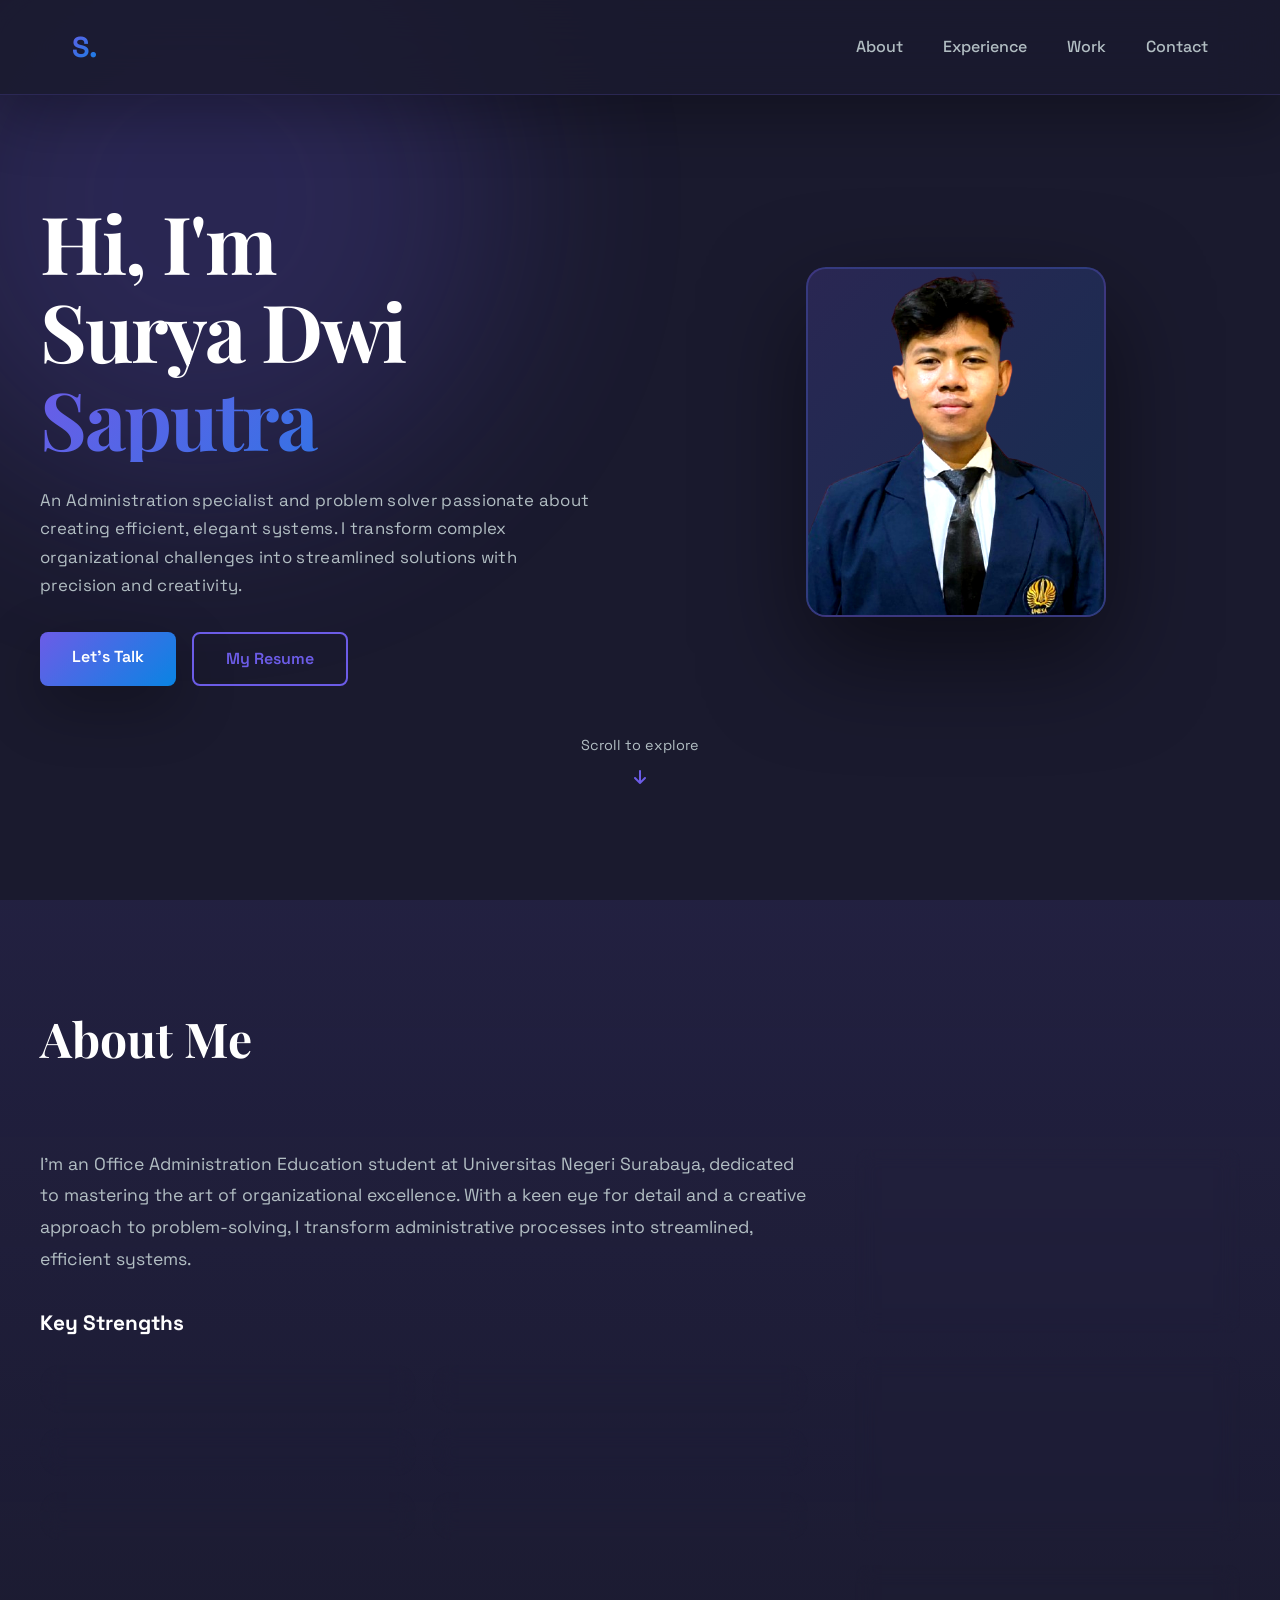
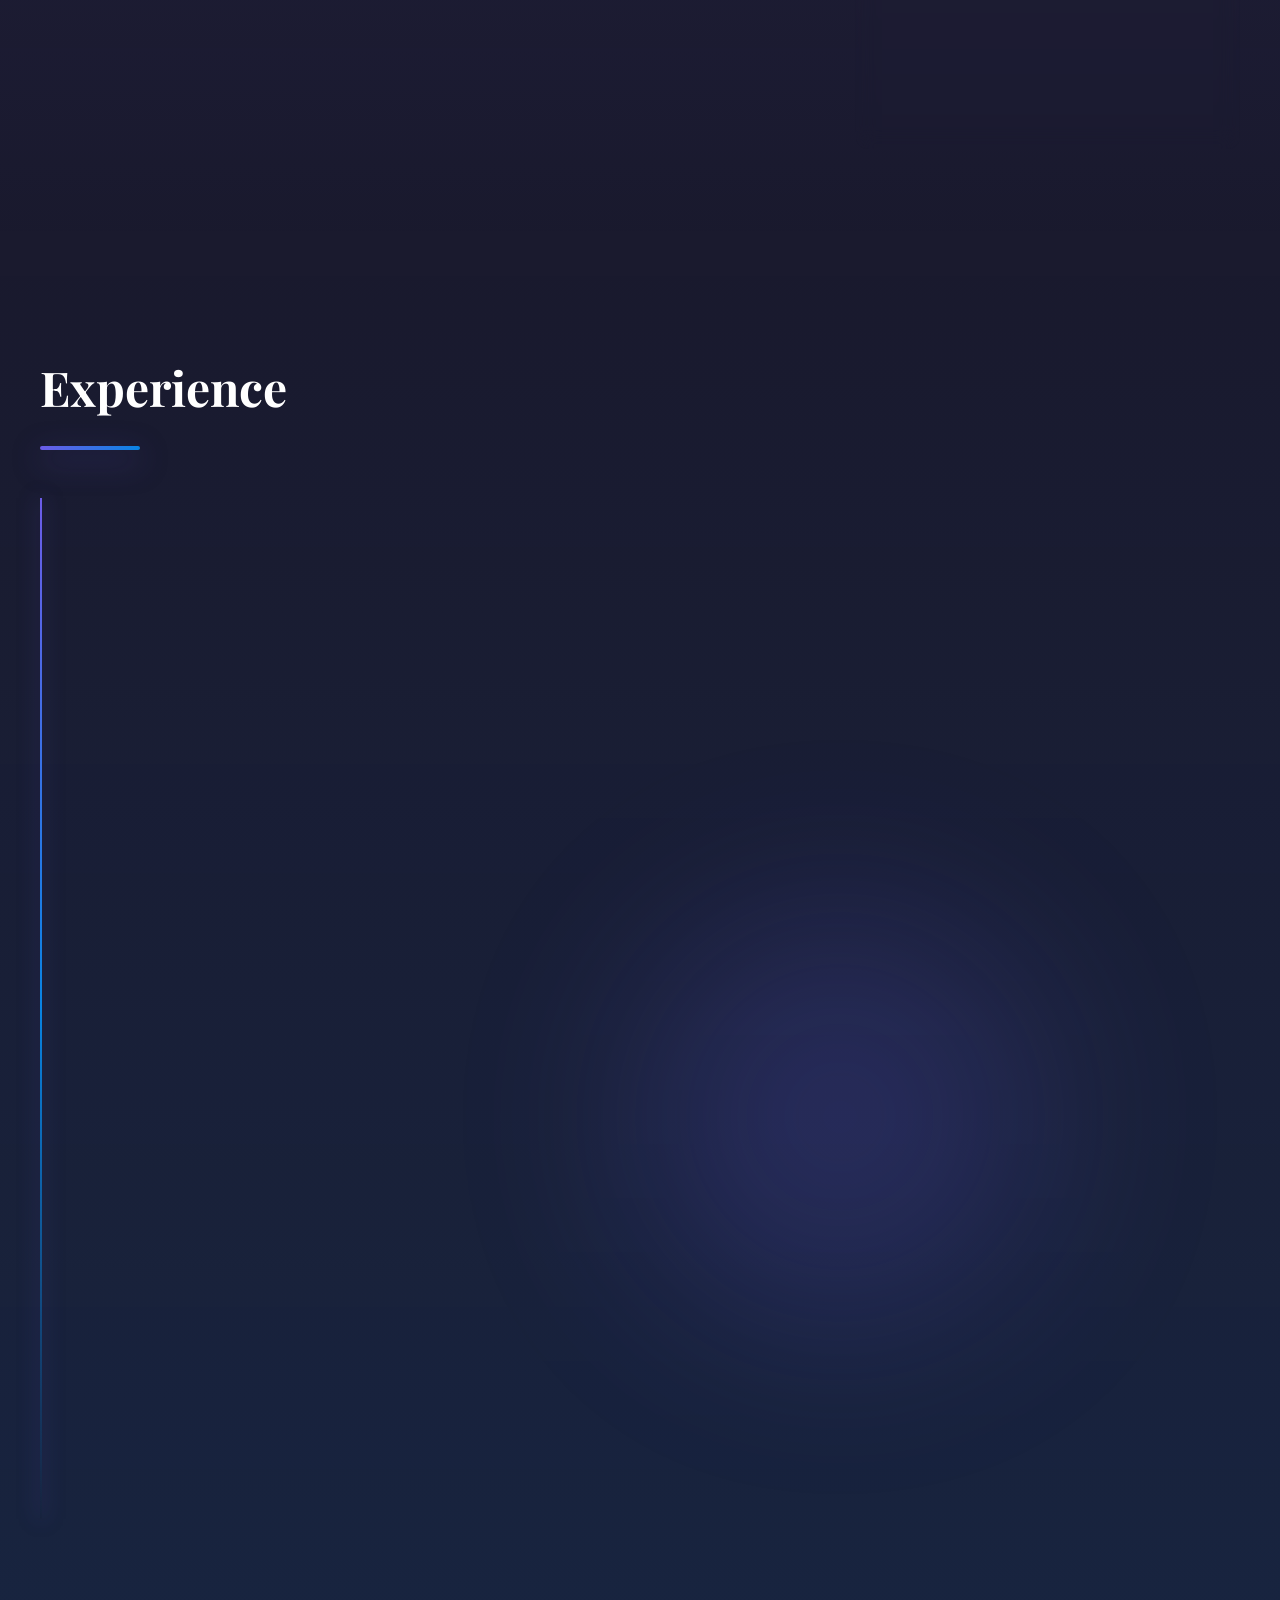
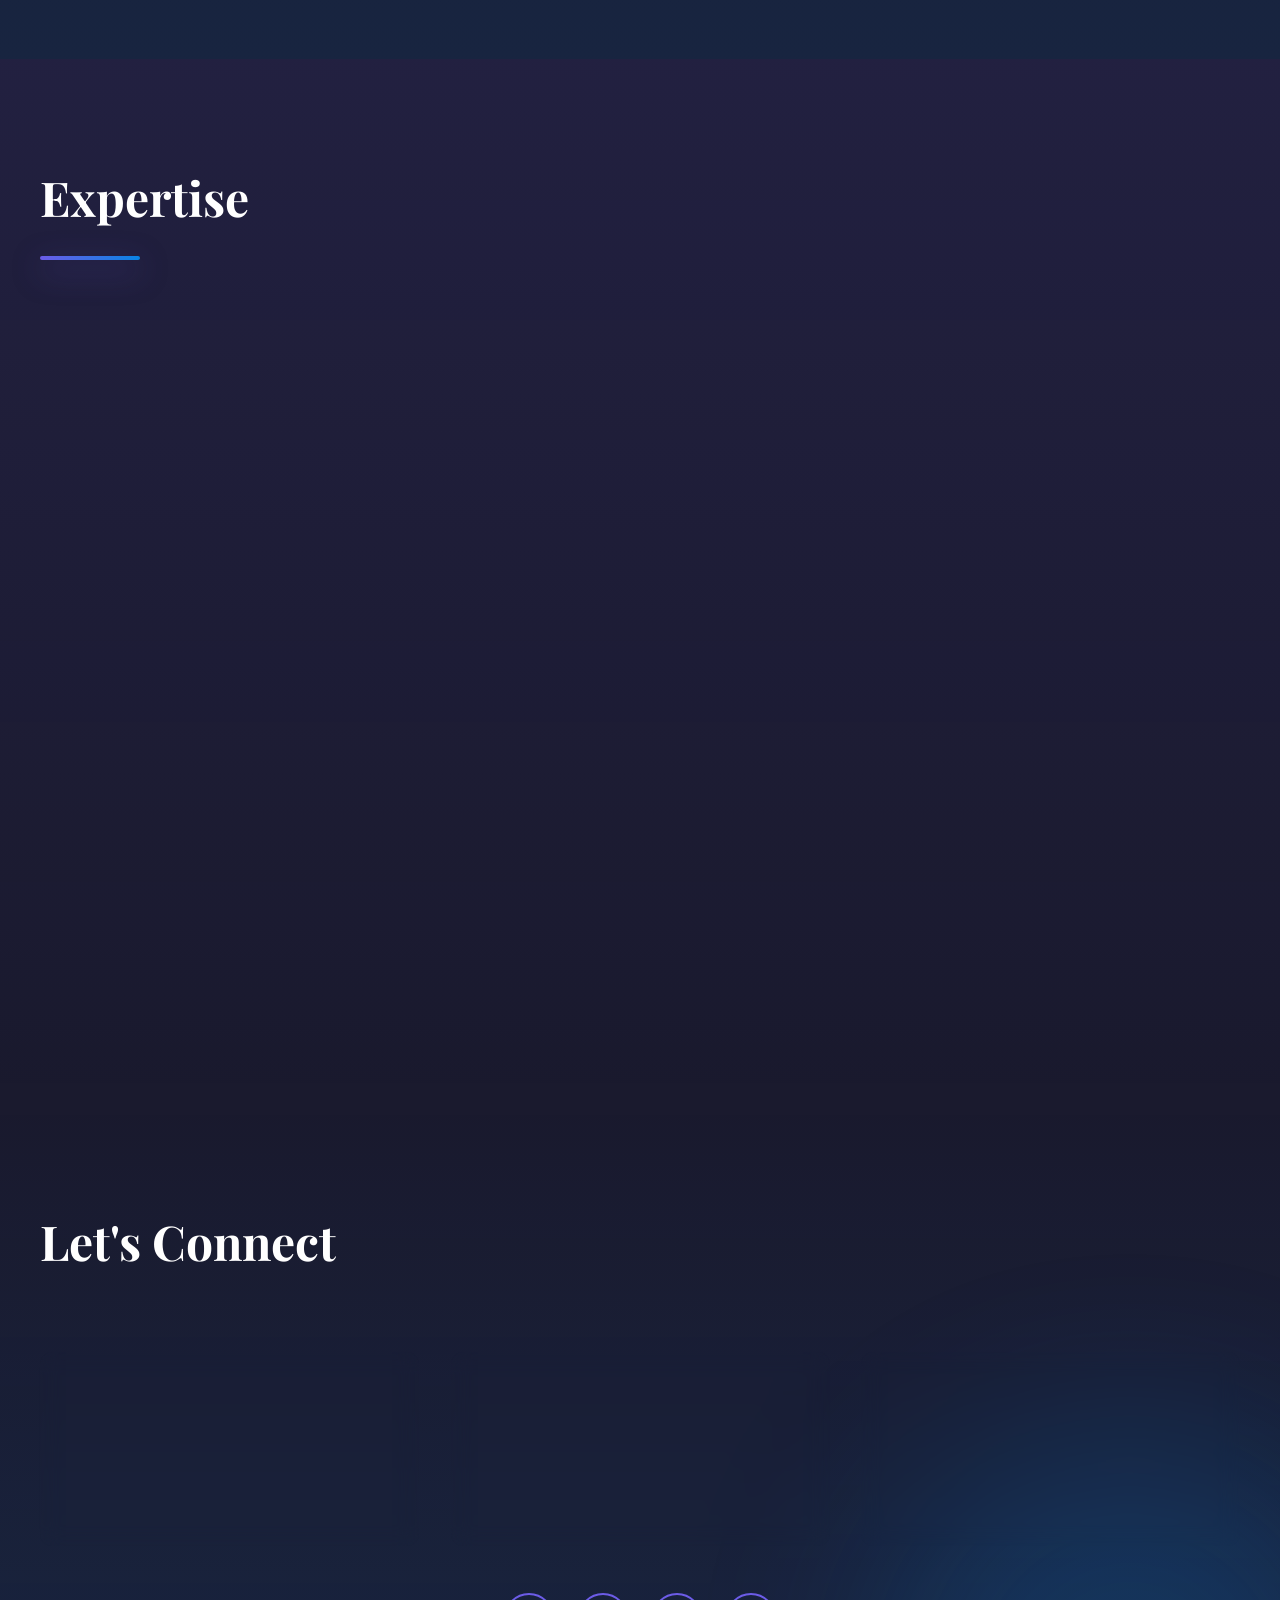
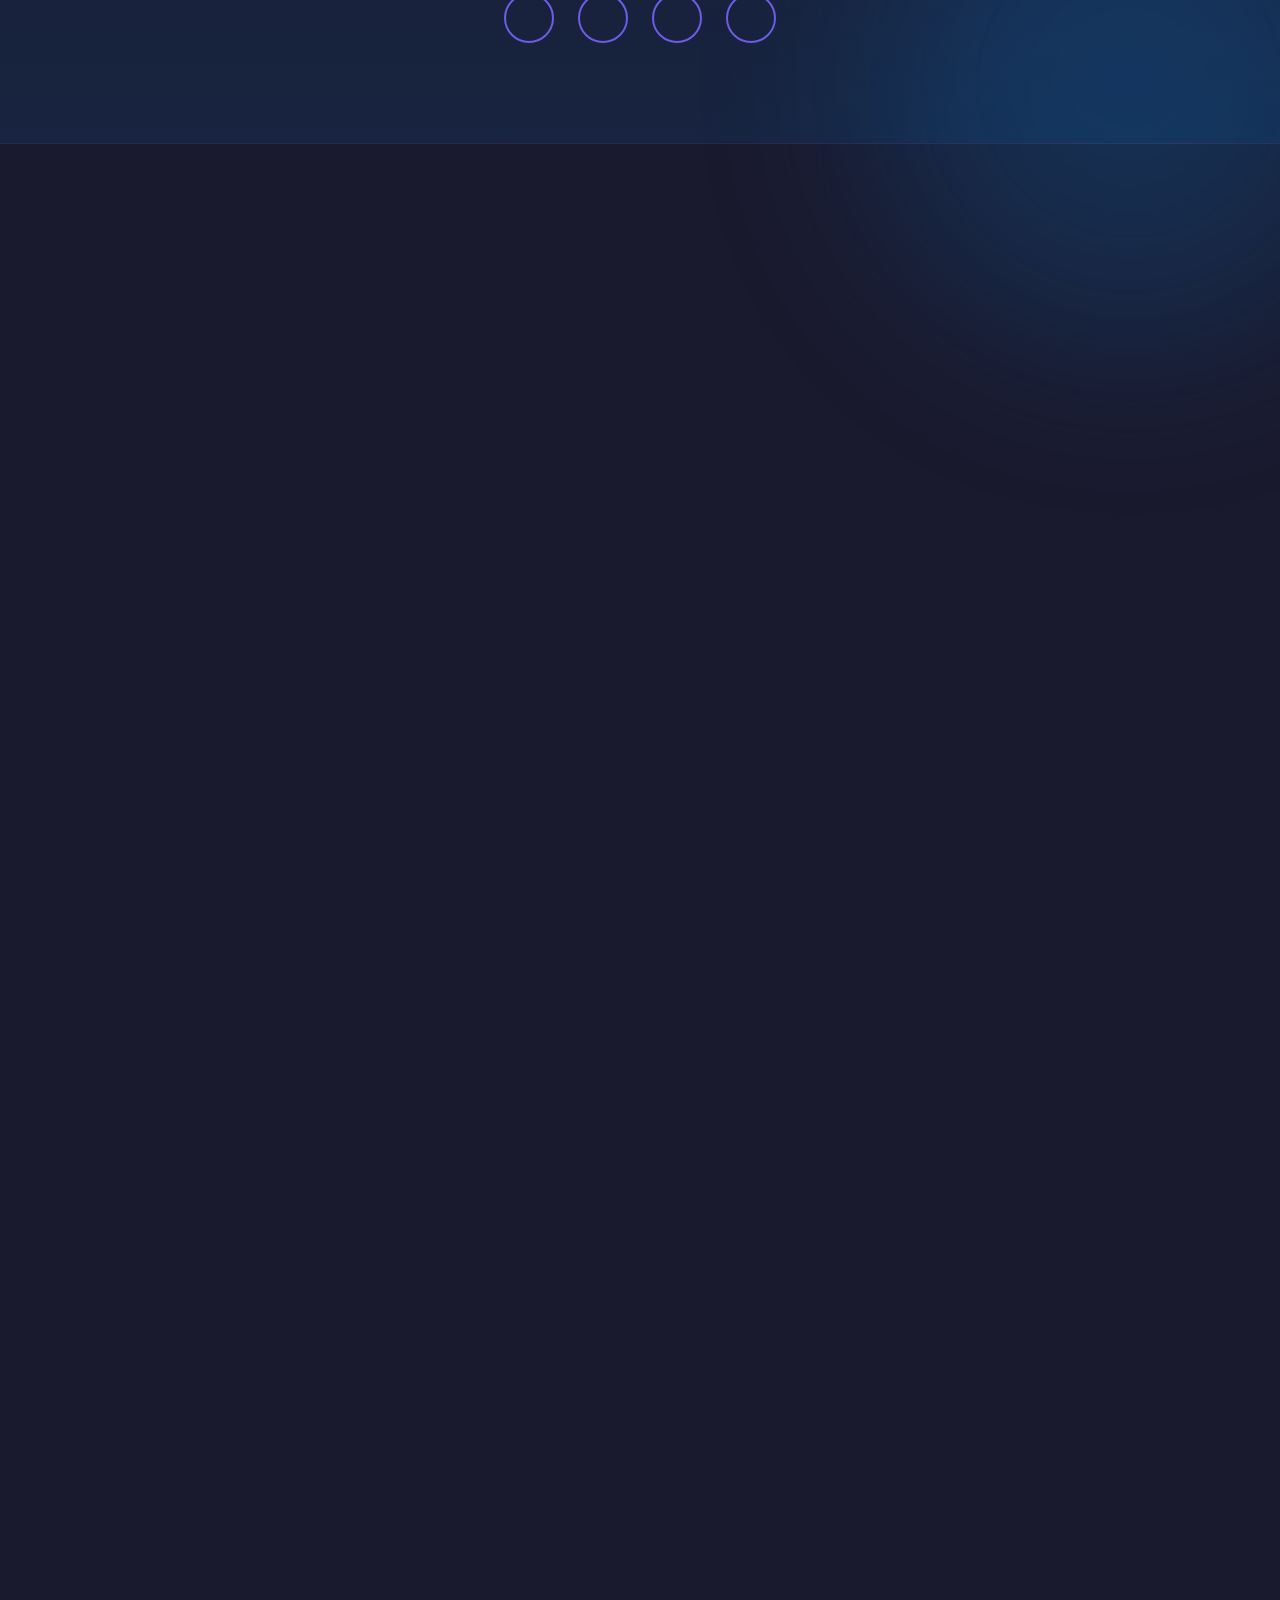
==== index.html @ d01beb4f "Add files via upload" ====
<!DOCTYPE html>
<html lang="en">
<head>
    <meta charset="UTF-8">
    <meta name="viewport" content="width=device-width, initial-scale=1.0">
    <title>Surya Dwi Saputra - Administration Professional</title>
    <link rel="stylesheet" href="https://cdnjs.cloudflare.com/ajax/libs/font-awesome/6.4.0/css/all.min.css">
    <link rel="preconnect" href="https://fonts.googleapis.com">
    <link rel="preconnect" href="https://fonts.gstatic.com" crossorigin>
    <link href="https://fonts.googleapis.com/css2?family=Space+Grotesk:wght@400;500;600;700&family=Playfair+Display:wght@400;500;600;700&display=swap" rel="stylesheet">
    <link rel="stylesheet" href="style.css">
</head>
<body>
    <!-- Animated 3D Background -->
    <div class="bg-animated">
        <div class="gradient-1"></div>
        <div class="gradient-2"></div>
        <div class="gradient-3"></div>
    </div>

    <!-- Navigation -->
    <nav class="navbar">
        <div class="nav-container">
            <a href="#" class="logo">S.</a>
            <ul class="nav-links">
                <li><a href="#about">About</a></li>
                <li><a href="#experience">Experience</a></li>
                <li><a href="#work">Work</a></li>
                <li><a href="#contact">Contact</a></li>
            </ul>
        </div>
    </nav>

    <!-- Hero Section -->
    <section class="hero">
        <div class="hero-wrapper">
            <div class="hero-content">
                <div class="hero-text">
                    <h1 class="hero-title">
                        <span class="title-word">Hi, I'm</span>
                        <span class="title-word">Surya Dwi</span>
                        <span class="title-word highlight">Saputra</span>
                    </h1>
                    <p class="hero-subtitle">An Administration specialist and problem solver passionate about creating efficient, elegant systems. I transform complex organizational challenges into streamlined solutions with precision and creativity.</p>
                    <div class="hero-cta">
                        <a href="#contact" class="btn btn-primary">Let's Talk</a>
                        <a href="cv.pdf" class="btn btn-secondary" download>My Resume</a>
                    </div>
                </div>

                <div class="hero-visual">
                    <div class="profile-container" id="profileContainer">
                        <div class="profile-card" id="profileCard">
                            <img src="profile.png" alt="Surya Dwi Saputra">
                            <div class="card-shine"></div>
                        </div>
                    </div>
                </div>
            </div>

            <div class="scroll-indicator">
                <span>Scroll to explore</span>
                <i class="fas fa-arrow-down"></i>
            </div>
        </div>
    </section>

    <!-- About Section -->
    <section class="about" id="about">
        <div class="section-container">
            <h2 class="section-title">About Me</h2>
            
            <div class="about-grid">
                <div class="about-content">
                    <p class="about-text">
                        I'm an Office Administration Education student at Universitas Negeri Surabaya, dedicated to mastering the art of organizational excellence. With a keen eye for detail and a creative approach to problem-solving, I transform administrative processes into streamlined, efficient systems.
                    </p>
                    
                    <div class="skills-showcase">
                        <h3>Key Strengths</h3>
                        <div class="skills-grid">
                            <div class="skill-badge">Leadership</div>
                            <div class="skill-badge">Communication</div>
                            <div class="skill-badge">Data Management</div>
                            <div class="skill-badge">Problem Solving</div>
                            <div class="skill-badge">Team Collaboration</div>
                            <div class="skill-badge">Strategic Planning</div>
                        </div>
                    </div>
                </div>

                <div class="about-highlights">
                    <div class="highlight-item">
                        <span class="highlight-number">Top 10</span>
                        <span class="highlight-label">Students<br>(2022-2025)</span>
                    </div>
                    <div class="highlight-item">
                        <span class="highlight-number">3 yrs</span>
                        <span class="highlight-label">Student Council<br>Leadership</span>
                    </div>
                    <div class="highlight-item">
                        <span class="highlight-number">12+</span>
                        <span class="highlight-label">Months<br>Professional Exp</span>
                    </div>
                </div>
            </div>
        </div>
    </section>

    <!-- Experience Section -->
    <section class="experience" id="experience">
        <div class="section-container">
            <h2 class="section-title">Experience</h2>

            <div class="timeline">
                <div class="timeline-item">
                    <div class="timeline-marker"></div>
                    <div class="timeline-content">
                        <h3>PT Loket Premium Game Indonesia</h3>
                        <p class="role">Customer Service & Administrative Specialist</p>
                        <p class="duration">6 Months</p>
                        <p class="description">Managed customer relationships and administrative operations. Coordinated with internal teams, processed transactions, and maintained detailed company records while ensuring high-quality customer satisfaction.</p>
                        <div class="role-tags">
                            <span>Customer Relations</span>
                            <span>Data Management</span>
                            <span>Team Coordination</span>
                        </div>
                    </div>
                </div>

                <div class="timeline-item">
                    <div class="timeline-marker"></div>
                    <div class="timeline-content">
                        <h3>Field Work Internship (PKL)</h3>
                        <p class="role">Administrative & Operations Support</p>
                        <p class="duration">6 Months</p>
                        <p class="description">Gained practical experience in real-world business operations. Handled customer interactions, managed data systems, coordinated daily operations, and supported management with administrative tasks.</p>
                        <div class="role-tags">
                            <span>Operations</span>
                            <span>Customer Service</span>
                            <span>Administrative Support</span>
                        </div>
                    </div>
                </div>

                <div class="timeline-item">
                    <div class="timeline-marker"></div>
                    <div class="timeline-content">
                        <h3>Universitas Negeri Surabaya</h3>
                        <p class="role">Office Administration Education Student</p>
                        <p class="duration">Ongoing</p>
                        <p class="description">Pursuing comprehensive education in office administration, developing expertise in business processes, organizational management, and administrative excellence through rigorous coursework and practical applications.</p>
                        <div class="role-tags">
                            <span>Education</span>
                            <span>Administration</span>
                            <span>Business Management</span>
                        </div>
                    </div>
                </div>
            </div>
        </div>
    </section>

    <!-- Skills Section -->
    <section class="skills" id="work">
        <div class="section-container">
            <h2 class="section-title">Expertise</h2>

            <div class="skills-matrix">
                <div class="skill-card">
                    <div class="skill-icon">
                        <i class="fas fa-file-alt"></i>
                    </div>
                    <h3>Office Management</h3>
                    <p>Strategic planning and coordination of office operations, resource management, and process optimization.</p>
                    <div class="skill-level">
                        <div class="level-bar" style="width: 95%"></div>
                    </div>
                </div>

                <div class="skill-card">
                    <div class="skill-icon">
                        <i class="fas fa-users"></i>
                    </div>
                    <h3>Team Leadership</h3>
                    <p>Building high-performing teams, fostering collaboration, and delivering results through effective leadership.</p>
                    <div class="skill-level">
                        <div class="level-bar" style="width: 92%"></div>
                    </div>
                </div>

                <div class="skill-card">
                    <div class="skill-icon">
                        <i class="fas fa-chart-line"></i>
                    </div>
                    <h3>Data Analysis</h3>
                    <p>Converting business data into actionable insights, creating reports, and supporting decision-making processes.</p>
                    <div class="skill-level">
                        <div class="level-bar" style="width: 88%"></div>
                    </div>
                </div>

                <div class="skill-card">
                    <div class="skill-icon">
                        <i class="fas fa-comments"></i>
                    </div>
                    <h3>Communication</h3>
                    <p>Clear and compelling written and verbal communication, presentation skills, and professional correspondence.</p>
                    <div class="skill-level">
                        <div class="level-bar" style="width: 96%"></div>
                    </div>
                </div>

                <div class="skill-card">
                    <div class="skill-icon">
                        <i class="fas fa-laptop"></i>
                    </div>
                    <h3>Digital Tools</h3>
                    <p>Proficient in Microsoft Office Suite, data management systems, and modern business software solutions.</p>
                    <div class="skill-level">
                        <div class="level-bar" style="width: 90%"></div>
                    </div>
                </div>

                <div class="skill-card">
                    <div class="skill-icon">
                        <i class="fas fa-lightbulb"></i>
                    </div>
                    <h3>Problem Solving</h3>
                    <p>Creative and analytical approach to identifying challenges and implementing innovative, sustainable solutions.</p>
                    <div class="skill-level">
                        <div class="level-bar" style="width: 91%"></div>
                    </div>
                </div>
            </div>
        </div>
    </section>

    <!-- Contact Section -->
    <section class="contact" id="contact">
        <div class="section-container">
            <h2 class="section-title">Let's Connect</h2>

            <div class="contact-grid">
                <div class="contact-card">
                    <i class="fas fa-envelope"></i>
                    <h3>Email</h3>
                    <a href="mailto:suryadwisaputra739@gmail.com">suryadwisaputra739@gmail.com</a>
                </div>

                <div class="contact-card">
                    <i class="fas fa-phone"></i>
                    <h3>WhatsApp</h3>
                    <a href="https://wa.me/6285730819709">+62 857 3081 9709</a>
                </div>

                <div class="contact-card">
                    <i class="fas fa-map-marker-alt"></i>
                    <h3>Location</h3>
                    <p>Surabaya, East Java, Indonesia</p>
                </div>
            </div>

            <div class="social-links">
                <a href="https://www.instagram.com/sryaasptraa" class="social-icon" title="Instagram" target="_blank" rel="noopener">
                    <i class="fab fa-instagram"></i>
                </a>
                <a href="https://www.linkedin.com/in/surya-dwi-saputra-48396b37a" class="social-icon" title="LinkedIn" target="_blank" rel="noopener">
                    <i class="fab fa-linkedin-in"></i>
                </a>
                <a href="https://www.tiktok.com/@sryaasptraa" class="social-icon" title="TikTok" target="_blank" rel="noopener">
                    <i class="fab fa-tiktok"></i>
                </a>
                <a href="cv.pdf" class="social-icon" title="Download Resume" download>
                    <i class="fas fa-file-pdf"></i>
                </a>
            </div>
        </div>
    </section>

    <!-- Footer -->
    <footer class="footer">
        <p>&copy; 2026 Surya Dwi Saputra. Designed with elegance and precision.</p>
    </footer>

    <script src="script.js"></script>
</body>
</html>
---- style.css ----
/* ============================================
   ELEGANT 3D PROFESSIONAL PORTFOLIO
   ============================================ */

:root {
    --primary: #1a1a2e;
    --secondary: #6c5ce7;
    --accent: #0984e3;
    --light: #f5f6fa;
    --text: #ffffff;
    --text-light: #b2bec3;
    --white: #ffffff;
    --shadow: 0 20px 60px rgba(0,0,0,0.3);
    --shadow-lg: 0 40px 100px rgba(0,0,0,0.5);
}

* {
    margin: 0;
    padding: 0;
    box-sizing: border-box;
}

html {
    scroll-behavior: smooth;
    perspective: 1200px;
}

body {
    font-family: 'Space Grotesk', sans-serif;
    background: var(--primary);
    color: var(--text);
    overflow-x: hidden;
    line-height: 1.6;
}

/* ============================================
   3D ANIMATED BACKGROUND
   ============================================ */

.bg-animated {
    position: fixed;
    width: 100%;
    height: 100%;
    top: 0;
    left: 0;
    z-index: -1;
    perspective: 1000px;
}

.gradient-1, .gradient-2, .gradient-3 {
    position: absolute;
    border-radius: 50%;
    filter: blur(100px);
    opacity: 0.2;
}

.gradient-1 {
    width: 600px;
    height: 600px;
    background: var(--secondary);
    top: -100px;
    left: -100px;
    animation: float3d 25s infinite ease-in-out;
}

.gradient-2 {
    width: 500px;
    height: 500px;
    background: var(--accent);
    bottom: -100px;
    right: -100px;
    animation: float3d 30s infinite ease-in-out;
    animation-delay: 3s;
}

.gradient-3 {
    width: 400px;
    height: 400px;
    background: var(--secondary);
    top: 50%;
    left: 50%;
    transform: translate(-50%, -50%);
    animation: float3d 35s infinite ease-in-out;
    animation-delay: 6s;
}

@keyframes float3d {
    0%, 100% { 
        transform: translateY(0) rotateZ(0deg);
    }
    33% { 
        transform: translateY(-80px) rotateZ(120deg);
    }
    66% { 
        transform: translateY(80px) rotateZ(240deg);
    }
}

/* ============================================
   NAVIGATION
   ============================================ */

.navbar {
    position: fixed;
    top: 0;
    width: 100%;
    background: rgba(26, 26, 46, 0.85);
    backdrop-filter: blur(30px);
    z-index: 1000;
    padding: 1.5rem 0;
    border-bottom: 1px solid rgba(108, 92, 231, 0.2);
    transform: translateZ(100px);
    box-shadow: var(--shadow);
}

.nav-container {
    max-width: 1200px;
    margin: 0 auto;
    padding: 0 2rem;
    display: flex;
    justify-content: space-between;
    align-items: center;
}

.logo {
    font-size: 1.8em;
    font-weight: 700;
    background: linear-gradient(135deg, var(--secondary), var(--accent));
    -webkit-background-clip: text;
    -webkit-text-fill-color: transparent;
    background-clip: text;
    text-decoration: none;
    transition: transform 0.3s;
    transform-style: preserve-3d;
}

.logo:hover {
    transform: rotateY(15deg) scale(1.1);
}

.nav-links {
    display: flex;
    list-style: none;
    gap: 2.5rem;
    perspective: 1000px;
}

.nav-links a {
    text-decoration: none;
    color: var(--text-light);
    font-weight: 500;
    position: relative;
    transition: all 0.3s;
    transform-style: preserve-3d;
    perspective: 1000px;
}

.nav-links a::after {
    content: '';
    position: absolute;
    bottom: -5px;
    left: 0;
    width: 0;
    height: 2px;
    background: linear-gradient(90deg, var(--secondary), var(--accent));
    transition: width 0.3s;
}

.nav-links a:hover {
    color: var(--secondary);
    transform: translateZ(10px) rotateX(5deg);
}

.nav-links a:hover::after {
    width: 100%;
}

/* ============================================
   HERO SECTION
   ============================================ */

.hero {
    min-height: 100vh;
    display: flex;
    align-items: center;
    padding: 120px 2rem 2rem;
    position: relative;
    perspective: 1200px;
}

.hero-wrapper {
    max-width: 1200px;
    margin: 0 auto;
    width: 100%;
}

.hero-content {
    display: grid;
    grid-template-columns: 1fr 1fr;
    gap: 4rem;
    align-items: center;
    margin-bottom: 3rem;
    perspective: 1000px;
}

.hero-text {
    transform-style: preserve-3d;
    animation: heroFloat 8s ease-in-out infinite;
}

@keyframes heroFloat {
    0%, 100% { 
        transform: translateZ(0) rotateX(0);
    }
    50% { 
        transform: translateZ(50px) rotateX(5deg);
    }
}

.hero-title {
    font-family: 'Playfair Display', serif;
    font-size: clamp(2.2em, 9vw, 5em);
    font-weight: 700;
    line-height: 1.1;
    margin-bottom: 1.5rem;
    color: var(--text);
    perspective: 1000px;
    letter-spacing: -2px;
}

.title-word {
    display: block;
    animation: slideUp 0.8s ease-out backwards;
    transform-style: preserve-3d;
    perspective: 1000px;
}

.title-word:nth-child(1) { animation-delay: 0.1s; }
.title-word:nth-child(2) { animation-delay: 0.2s; }
.title-word:nth-child(3) { animation-delay: 0.3s; }

.title-word:hover {
    transform: translateZ(20px) rotateX(-10deg);
}

.title-word.highlight {
    background: linear-gradient(135deg, var(--secondary), var(--accent));
    -webkit-background-clip: text;
    -webkit-text-fill-color: transparent;
    background-clip: text;
}

@keyframes slideUp {
    from {
        opacity: 0;
        transform: translateY(30px) translateZ(-50px);
    }
    to {
        opacity: 1;
        transform: translateY(0) translateZ(0);
    }
}

.hero-subtitle {
    font-size: 1.05em;
    color: var(--text-light);
    line-height: 1.7;
    margin-bottom: 2rem;
    max-width: 550px;
    transform-style: preserve-3d;
    animation: slideUp 1s ease-out 0.4s backwards;
    letter-spacing: 0.3px;
}

.hero-cta {
    display: flex;
    gap: 1rem;
    flex-wrap: wrap;
    animation: slideUp 1s ease-out 0.5s backwards;
    perspective: 1000px;
}

.btn {
    padding: 12px 32px;
    border: none;
    border-radius: 8px;
    font-weight: 600;
    cursor: pointer;
    text-decoration: none;
    transition: all 0.3s;
    display: inline-block;
    font-size: 1em;
    transform-style: preserve-3d;
    perspective: 1000px;
}

.btn-primary {
    background: linear-gradient(135deg, var(--secondary), var(--accent));
    color: var(--white);
    box-shadow: var(--shadow);
}

.btn-primary:hover {
    transform: translateZ(10px) rotateY(10deg) translateY(-5px);
    box-shadow: var(--shadow-lg);
}

.btn-secondary {
    background: transparent;
    border: 2px solid var(--secondary);
    color: var(--secondary);
}

.btn-secondary:hover {
    background: var(--secondary);
    color: var(--white);
    transform: translateZ(10px) rotateY(-10deg) translateY(-5px);
}

.hero-visual {
    position: relative;
    height: 400px;
    display: flex;
    align-items: center;
    justify-content: center;
    perspective: 1200px;
}

.profile-container {
    position: relative;
    width: 300px;
    height: 350px;
    perspective: 1200px;
}

.profile-card {
    width: 100%;
    height: 100%;
    border-radius: 20px;
    overflow: hidden;
    box-shadow: var(--shadow-lg);
    position: relative;
    transform-style: preserve-3d;
    background: linear-gradient(135deg, rgba(108, 92, 231, 0.2), rgba(9, 132, 227, 0.2));
    border: 2px solid rgba(108, 92, 231, 0.3);
    backdrop-filter: blur(10px);
    transition: all 0.1s ease-out;
    will-change: transform;
}

.profile-card img {
    width: 100%;
    height: 100%;
    object-fit: cover;
    filter: brightness(1.1) contrast(1.2);
    transition: transform 0.6s;
}

.profile-card:hover {
    animation: none;
}

.profile-card:hover img {
    transform: scale(1.1) rotateZ(5deg);
}

.card-shine {
    position: absolute;
    top: 0;
    left: -100%;
    width: 100%;
    height: 100%;
    background: linear-gradient(90deg, transparent, rgba(255,255,255,0.4), transparent);
    animation: shine 3s infinite;
    transform: translateZ(10px);
}

@keyframes shine {
    0% { left: -100%; }
    100% { left: 100%; }
}

.scroll-indicator {
    text-align: center;
    animation: bounce3d 2s infinite;
    transform-style: preserve-3d;
}

.scroll-indicator span {
    display: block;
    color: var(--text-light);
    font-size: 0.9em;
    margin-bottom: 0.5rem;
}

.scroll-indicator i {
    color: var(--secondary);
}

@keyframes bounce3d {
    0%, 100% { 
        transform: translateY(0) translateZ(0);
    }
    50% { 
        transform: translateY(10px) translateZ(20px);
    }
}

/* ============================================
   SECTIONS
   ============================================ */

section {
    padding: 100px 2rem;
    position: relative;
    z-index: 10;
    perspective: 1200px;
}

.section-container {
    max-width: 1200px;
    margin: 0 auto;
}

.section-title {
    font-family: 'Playfair Display', serif;
    font-size: 3em;
    font-weight: 700;
    margin-bottom: 3rem;
    position: relative;
    padding-bottom: 1.5rem;
    transform-style: preserve-3d;
    animation: slideUp 0.8s ease-out;
}

.section-title::after {
    content: '';
    position: absolute;
    bottom: 0;
    left: 0;
    width: 100px;
    height: 4px;
    background: linear-gradient(90deg, var(--secondary), var(--accent));
    border-radius: 2px;
    box-shadow: 0 10px 30px rgba(108, 92, 231, 0.5);
}

/* ============================================
   ABOUT SECTION
   ============================================ */

.about {
    background: linear-gradient(180deg, rgba(108, 92, 231, 0.1) 0%, transparent 100%);
}

.about-grid {
    display: grid;
    grid-template-columns: 2fr 1fr;
    gap: 3rem;
}

.about-text {
    font-size: 1.1em;
    line-height: 1.8;
    color: var(--text-light);
    margin-bottom: 2rem;
    transform-style: preserve-3d;
    animation: slideUp 0.8s ease-out 0.2s backwards;
}

.skills-showcase h3 {
    font-size: 1.3em;
    margin-bottom: 1.5rem;
    color: var(--text);
    transform-style: preserve-3d;
    animation: slideUp 0.8s ease-out 0.3s backwards;
}

.skills-grid {
    display: grid;
    grid-template-columns: repeat(2, 1fr);
    gap: 1rem;
}

.skill-badge {
    background: linear-gradient(135deg, rgba(108, 92, 231, 0.2), rgba(9, 132, 227, 0.2));
    padding: 10px 16px;
    border-radius: 20px;
    color: var(--secondary);
    font-weight: 600;
    border: 1px solid rgba(108, 92, 231, 0.3);
    transition: all 0.3s;
    text-align: center;
    transform-style: preserve-3d;
    backdrop-filter: blur(10px);
}

.skill-badge:hover {
    background: linear-gradient(135deg, var(--secondary), var(--accent));
    color: var(--white);
    border-color: transparent;
    transform: translateZ(20px) rotateX(10deg) translateY(-5px);
    box-shadow: 0 20px 50px rgba(108, 92, 231, 0.4);
}

.about-highlights {
    display: grid;
    grid-template-rows: repeat(3, 1fr);
    gap: 1.5rem;
}

.highlight-item {
    background: linear-gradient(135deg, rgba(108, 92, 231, 0.1), rgba(9, 132, 227, 0.1));
    padding: 2rem;
    border-radius: 12px;
    text-align: center;
    box-shadow: var(--shadow);
    transition: all 0.3s;
    transform-style: preserve-3d;
    backdrop-filter: blur(10px);
    border: 1px solid rgba(108, 92, 231, 0.2);
}

.highlight-item:hover {
    transform: translateZ(30px) rotateY(10deg) rotateX(10deg) translateY(-10px);
    box-shadow: var(--shadow-lg);
    background: linear-gradient(135deg, rgba(108, 92, 231, 0.2), rgba(9, 132, 227, 0.2));
}

.highlight-number {
    display: block;
    font-size: 2.5em;
    font-weight: 700;
    color: var(--secondary);
    margin-bottom: 0.5rem;
    transform-style: preserve-3d;
    animation: slideUp 0.8s ease-out 0.4s backwards;
}

.highlight-label {
    display: block;
    font-size: 0.9em;
    color: var(--text-light);
    line-height: 1.6;
    transform-style: preserve-3d;
    animation: slideUp 0.8s ease-out 0.5s backwards;
}

/* ============================================
   EXPERIENCE SECTION
   ============================================ */

.experience {
    background: linear-gradient(180deg, transparent 0%, rgba(9, 132, 227, 0.1) 100%);
}

.timeline {
    position: relative;
    padding-left: 2rem;
    perspective: 1000px;
}

.timeline::before {
    content: '';
    position: absolute;
    left: 0;
    top: 0;
    bottom: 0;
    width: 2px;
    background: linear-gradient(180deg, var(--secondary), var(--accent), transparent);
    box-shadow: 0 0 20px rgba(108, 92, 231, 0.5);
}

.timeline-item {
    position: relative;
    margin-bottom: 2.5rem;
    padding-bottom: 2.5rem;
    transform-style: preserve-3d;
    animation: slideUp 0.8s ease-out backwards;
}

.timeline-item:nth-child(1) { animation-delay: 0.2s; }
.timeline-item:nth-child(2) { animation-delay: 0.3s; }
.timeline-item:nth-child(3) { animation-delay: 0.4s; }

.timeline-marker {
    position: absolute;
    left: -11px;
    top: 5px;
    width: 20px;
    height: 20px;
    background: var(--secondary);
    border: 4px solid var(--primary);
    border-radius: 50%;
    transition: all 0.3s;
    transform-style: preserve-3d;
    box-shadow: 0 0 20px rgba(108, 92, 231, 0.5);
}

.timeline-item:hover .timeline-marker {
    background: var(--accent);
    transform: scale(1.3) translateZ(10px);
    box-shadow: 0 0 30px rgba(9, 132, 227, 0.8);
}

.timeline-content {
    background: linear-gradient(135deg, rgba(108, 92, 231, 0.1), rgba(9, 132, 227, 0.05));
    padding: 2rem;
    border-radius: 12px;
    box-shadow: var(--shadow);
    transition: all 0.3s;
    transform-style: preserve-3d;
    backdrop-filter: blur(10px);
    border: 1px solid rgba(108, 92, 231, 0.2);
}

.timeline-content:hover {
    transform: translateZ(30px) rotateY(5deg) rotateX(5deg);
    box-shadow: var(--shadow-lg);
    background: linear-gradient(135deg, rgba(108, 92, 231, 0.15), rgba(9, 132, 227, 0.1));
}

.timeline-content h3 {
    font-size: 1.3em;
    color: var(--text);
    margin-bottom: 0.5rem;
}

.role {
    color: var(--secondary);
    font-weight: 600;
    margin-bottom: 0.3rem;
}

.duration {
    font-size: 0.9em;
    color: var(--text-light);
    margin-bottom: 1rem;
}

.description {
    color: var(--text-light);
    line-height: 1.6;
    margin-bottom: 1rem;
}

.role-tags {
    display: flex;
    flex-wrap: wrap;
    gap: 0.5rem;
    perspective: 1000px;
}

.role-tags span {
    background: rgba(108, 92, 231, 0.2);
    color: var(--secondary);
    padding: 4px 12px;
    border-radius: 16px;
    font-size: 0.85em;
    font-weight: 500;
    transition: all 0.3s;
    transform-style: preserve-3d;
}

.role-tags span:hover {
    background: rgba(108, 92, 231, 0.4);
    transform: translateZ(10px) scale(1.1);
}

/* ============================================
   SKILLS SECTION
   ============================================ */

.skills {
    background: linear-gradient(180deg, rgba(108, 92, 231, 0.1) 0%, transparent 100%);
}

.skills-matrix {
    display: grid;
    grid-template-columns: repeat(auto-fit, minmax(300px, 1fr));
    gap: 2rem;
    perspective: 1000px;
}

.skill-card {
    background: linear-gradient(135deg, rgba(108, 92, 231, 0.15), rgba(9, 132, 227, 0.1));
    padding: 2rem;
    border-radius: 12px;
    box-shadow: var(--shadow);
    transition: all 0.4s;
    text-align: center;
    transform-style: preserve-3d;
    backdrop-filter: blur(10px);
    border: 1px solid rgba(108, 92, 231, 0.2);
    perspective: 1000px;
    animation: slideUp 0.8s ease-out backwards;
}

.skill-card:nth-child(1) { animation-delay: 0.2s; }
.skill-card:nth-child(2) { animation-delay: 0.3s; }
.skill-card:nth-child(3) { animation-delay: 0.4s; }
.skill-card:nth-child(4) { animation-delay: 0.5s; }
.skill-card:nth-child(5) { animation-delay: 0.6s; }
.skill-card:nth-child(6) { animation-delay: 0.7s; }

.skill-card:hover {
    transform: translateZ(50px) rotateX(10deg) rotateY(10deg) translateY(-10px);
    box-shadow: var(--shadow-lg);
    background: linear-gradient(135deg, rgba(108, 92, 231, 0.25), rgba(9, 132, 227, 0.15));
}

.skill-icon {
    width: 60px;
    height: 60px;
    background: linear-gradient(135deg, var(--secondary), var(--accent));
    border-radius: 12px;
    display: flex;
    align-items: center;
    justify-content: center;
    font-size: 1.8em;
    color: var(--white);
    margin: 0 auto 1.5rem;
    transform-style: preserve-3d;
    transition: all 0.3s;
    box-shadow: 0 10px 30px rgba(108, 92, 231, 0.4);
}

.skill-card:hover .skill-icon {
    transform: rotateY(180deg) translateZ(20px);
}

.skill-card h3 {
    font-size: 1.3em;
    margin-bottom: 1rem;
    color: var(--text);
    transform-style: preserve-3d;
}

.skill-card p {
    color: var(--text-light);
    line-height: 1.6;
    margin-bottom: 1.5rem;
    transform-style: preserve-3d;
}

.skill-level {
    height: 6px;
    background: rgba(108, 92, 231, 0.15);
    border-radius: 3px;
    overflow: hidden;
    transform-style: preserve-3d;
}

.level-bar {
    height: 100%;
    background: linear-gradient(90deg, var(--secondary), var(--accent));
    border-radius: 3px;
    animation: fillBar3d 1.5s ease-out;
    box-shadow: 0 0 20px rgba(108, 92, 231, 0.6);
}

@keyframes fillBar3d {
    from { 
        width: 0 !important;
        transform: translateZ(-10px);
    }
    to {
        width: 100% !important;
        transform: translateZ(5px);
    }
}

/* ============================================
   CONTACT SECTION
   ============================================ */

.contact {
    background: linear-gradient(180deg, transparent 0%, rgba(9, 132, 227, 0.1) 100%);
}

.contact-grid {
    display: grid;
    grid-template-columns: repeat(auto-fit, minmax(250px, 1fr));
    gap: 2rem;
    margin-bottom: 3rem;
    perspective: 1000px;
}

.contact-card {
    background: linear-gradient(135deg, rgba(108, 92, 231, 0.1), rgba(9, 132, 227, 0.1));
    padding: 2rem;
    border-radius: 12px;
    text-align: center;
    box-shadow: var(--shadow);
    transition: all 0.4s;
    transform-style: preserve-3d;
    backdrop-filter: blur(10px);
    border: 1px solid rgba(108, 92, 231, 0.2);
    animation: slideUp 0.8s ease-out backwards;
    perspective: 1000px;
}

.contact-card:nth-child(1) { animation-delay: 0.3s; }
.contact-card:nth-child(2) { animation-delay: 0.4s; }
.contact-card:nth-child(3) { animation-delay: 0.5s; }

.contact-card:hover {
    transform: translateZ(40px) rotateX(15deg) rotateY(-15deg) translateY(-10px);
    box-shadow: var(--shadow-lg);
    background: linear-gradient(135deg, rgba(108, 92, 231, 0.2), rgba(9, 132, 227, 0.15));
}

.contact-card i {
    font-size: 2.5em;
    color: var(--secondary);
    margin-bottom: 1rem;
    transition: all 0.3s;
    transform-style: preserve-3d;
}

.contact-card:hover i {
    transform: translateZ(20px) rotateZ(360deg);
    color: var(--accent);
}

.contact-card h3 {
    color: var(--text);
    margin-bottom: 1rem;
}

.contact-card a {
    color: var(--secondary);
    text-decoration: none;
    font-weight: 600;
    transition: color 0.3s;
}

.contact-card a:hover {
    color: var(--accent);
}

.social-links {
    display: flex;
    justify-content: center;
    gap: 1.5rem;
    flex-wrap: wrap;
    perspective: 1000px;
}

.social-icon {
    width: 50px;
    height: 50px;
    border-radius: 50%;
    display: flex;
    align-items: center;
    justify-content: center;
    border: 2px solid var(--secondary);
    color: var(--secondary);
    text-decoration: none;
    transition: all 0.3s;
    font-size: 1.2em;
    transform-style: preserve-3d;
}

.social-icon:hover {
    background: var(--secondary);
    color: var(--white);
    transform: translateZ(20px) rotateY(360deg) translateY(-5px);
    box-shadow: 0 20px 50px rgba(108, 92, 231, 0.4);
}

/* ============================================
   FOOTER
   ============================================ */

.footer {
    text-align: center;
    padding: 2rem;
    color: var(--text-light);
    border-top: 1px solid rgba(108, 92, 231, 0.2);
    transform-style: preserve-3d;
}

/* ============================================
   RESPONSIVE
   ============================================ */

@media (max-width: 768px) {
    .hero-content {
        grid-template-columns: 1fr;
    }

    .hero-visual {
        height: 300px;
    }

    .profile-container {
        width: 250px;
        height: 300px;
    }

    .about-grid {
        grid-template-columns: 1fr;
    }

    .nav-links {
        display: none;
    }

    .section-title {
        font-size: 2em;
    }
}
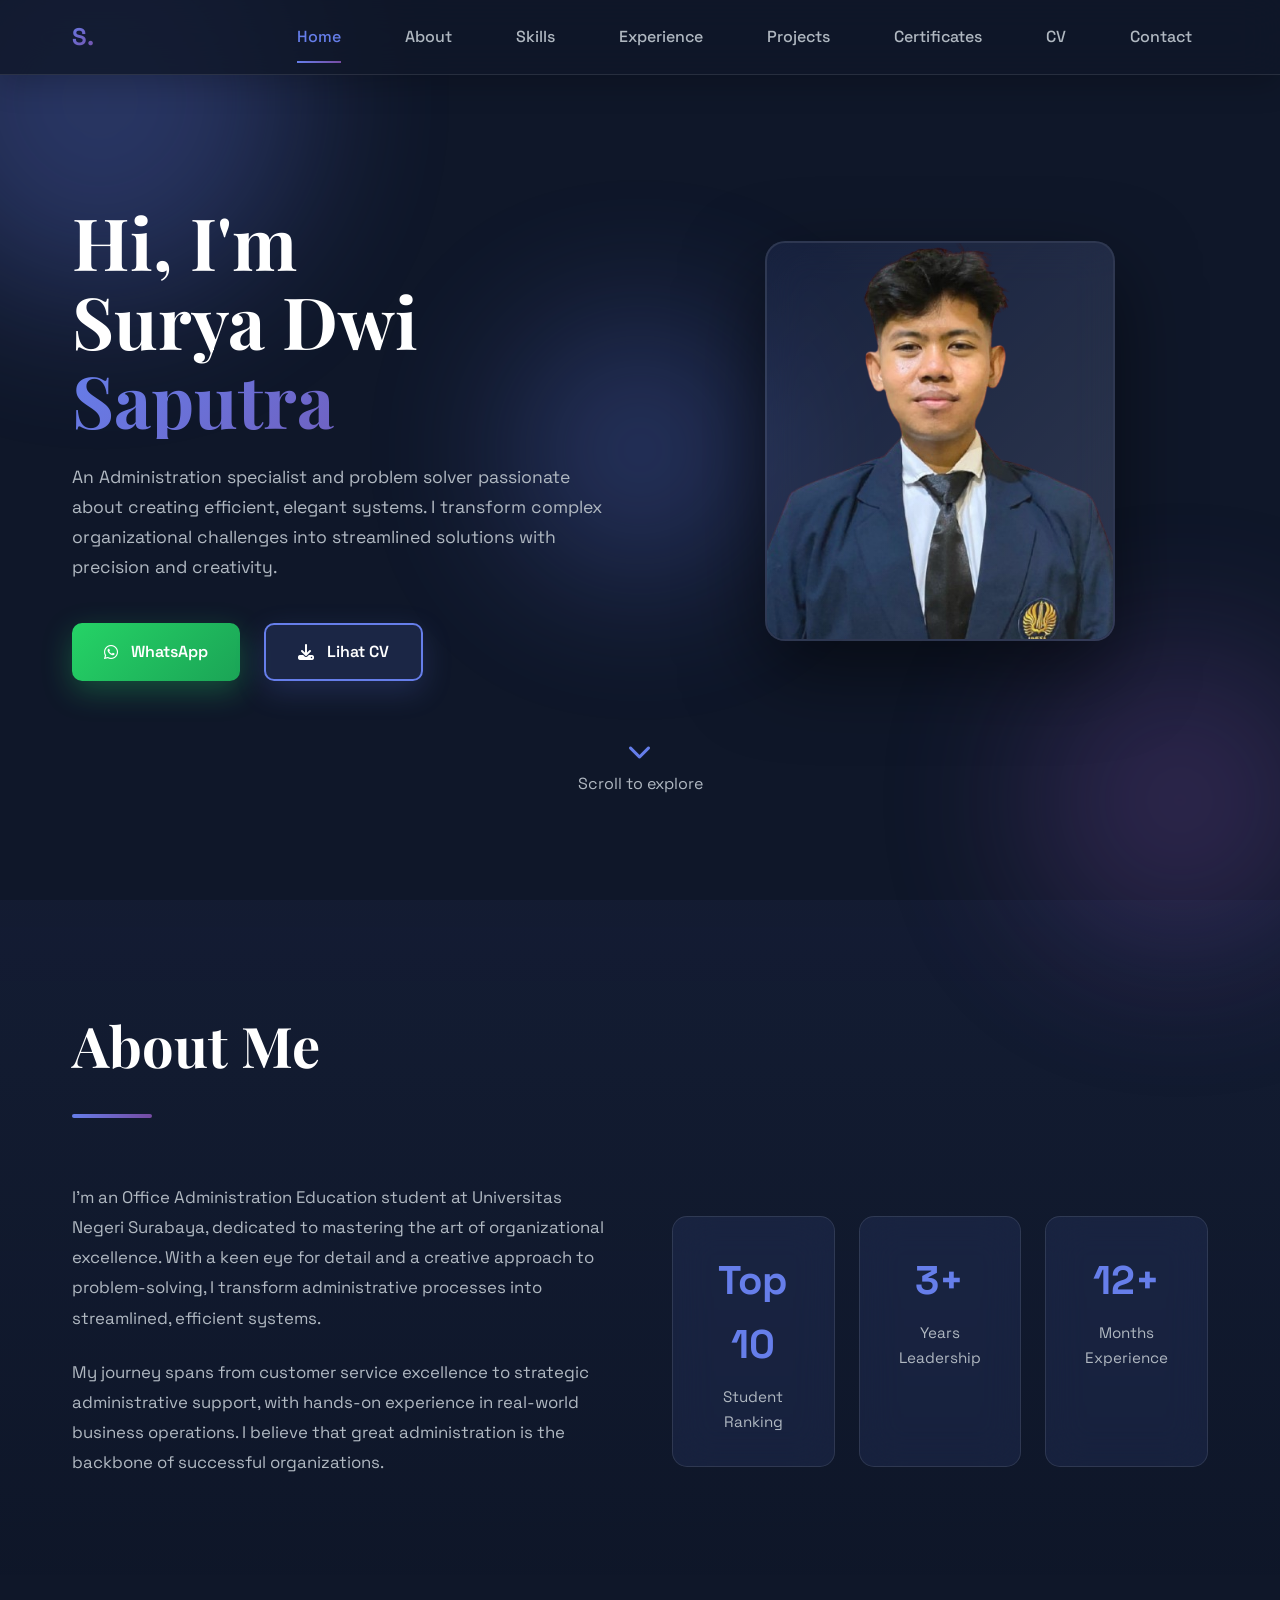
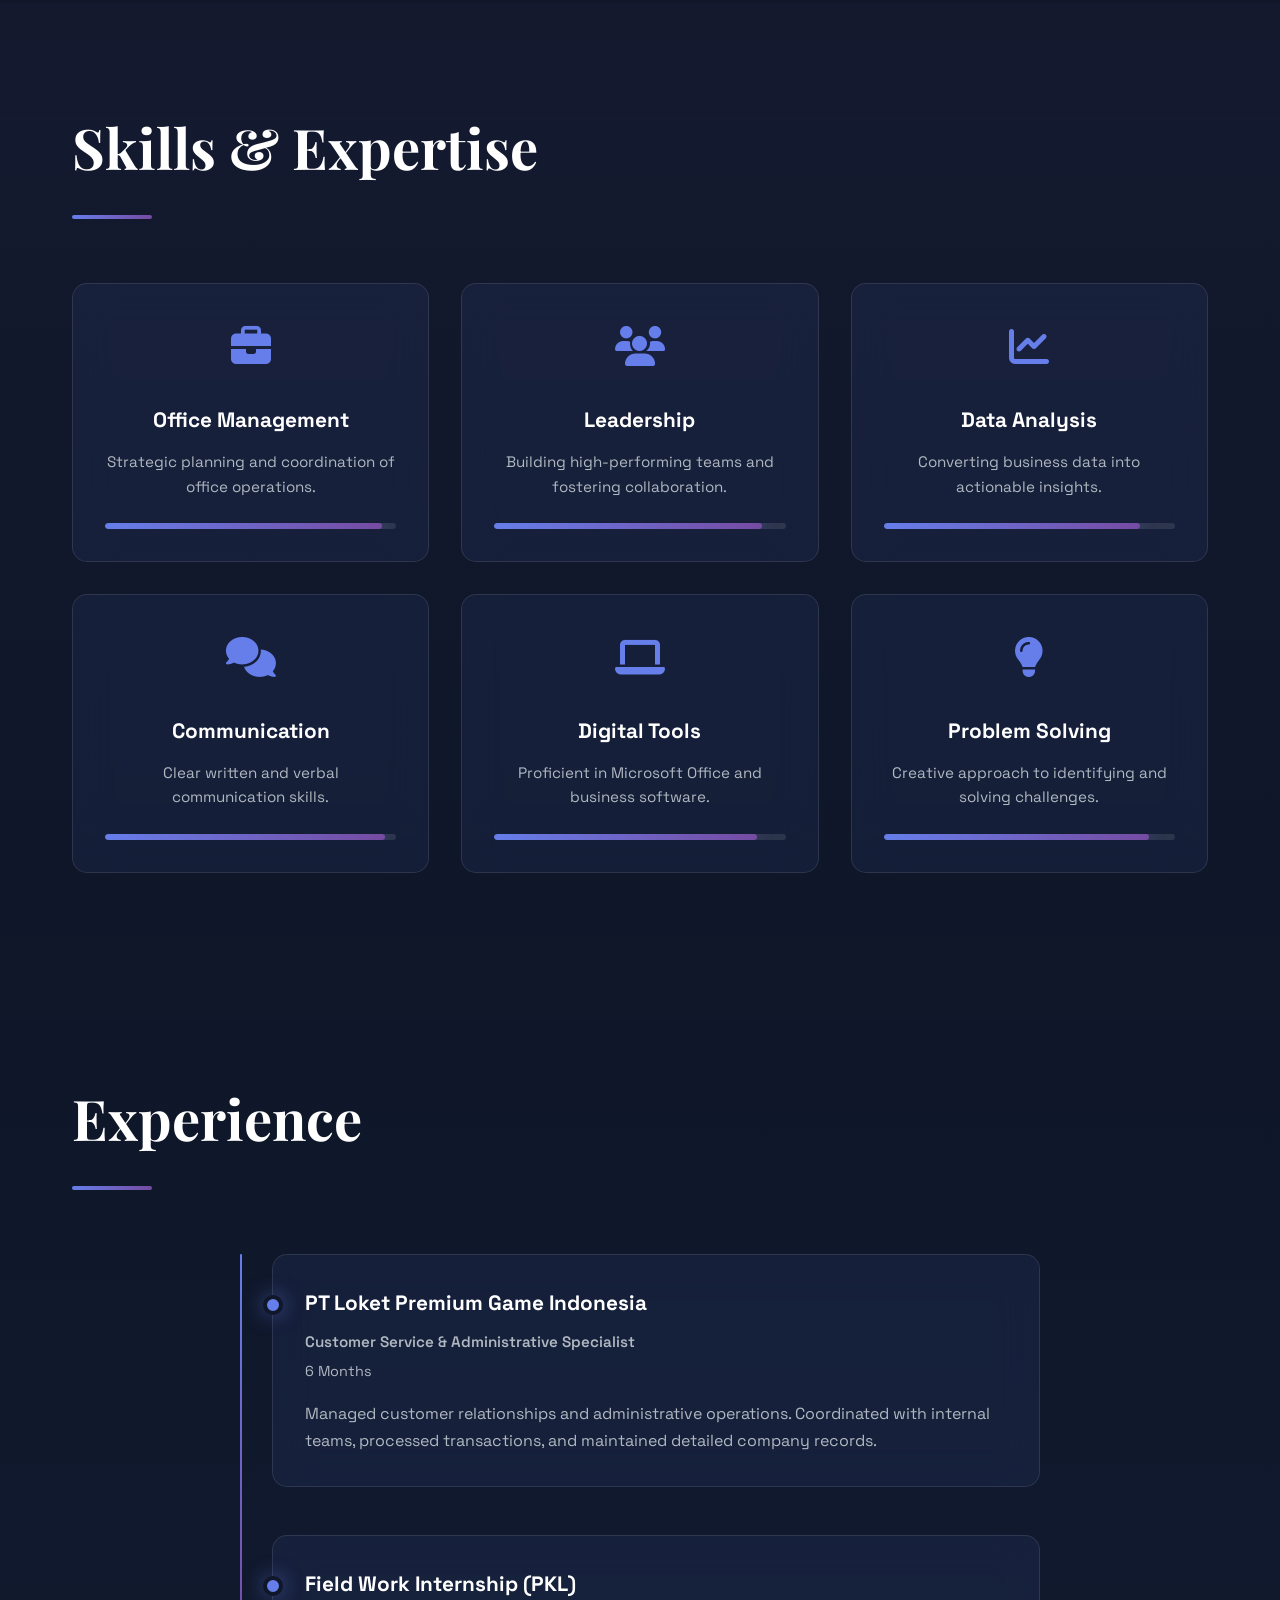
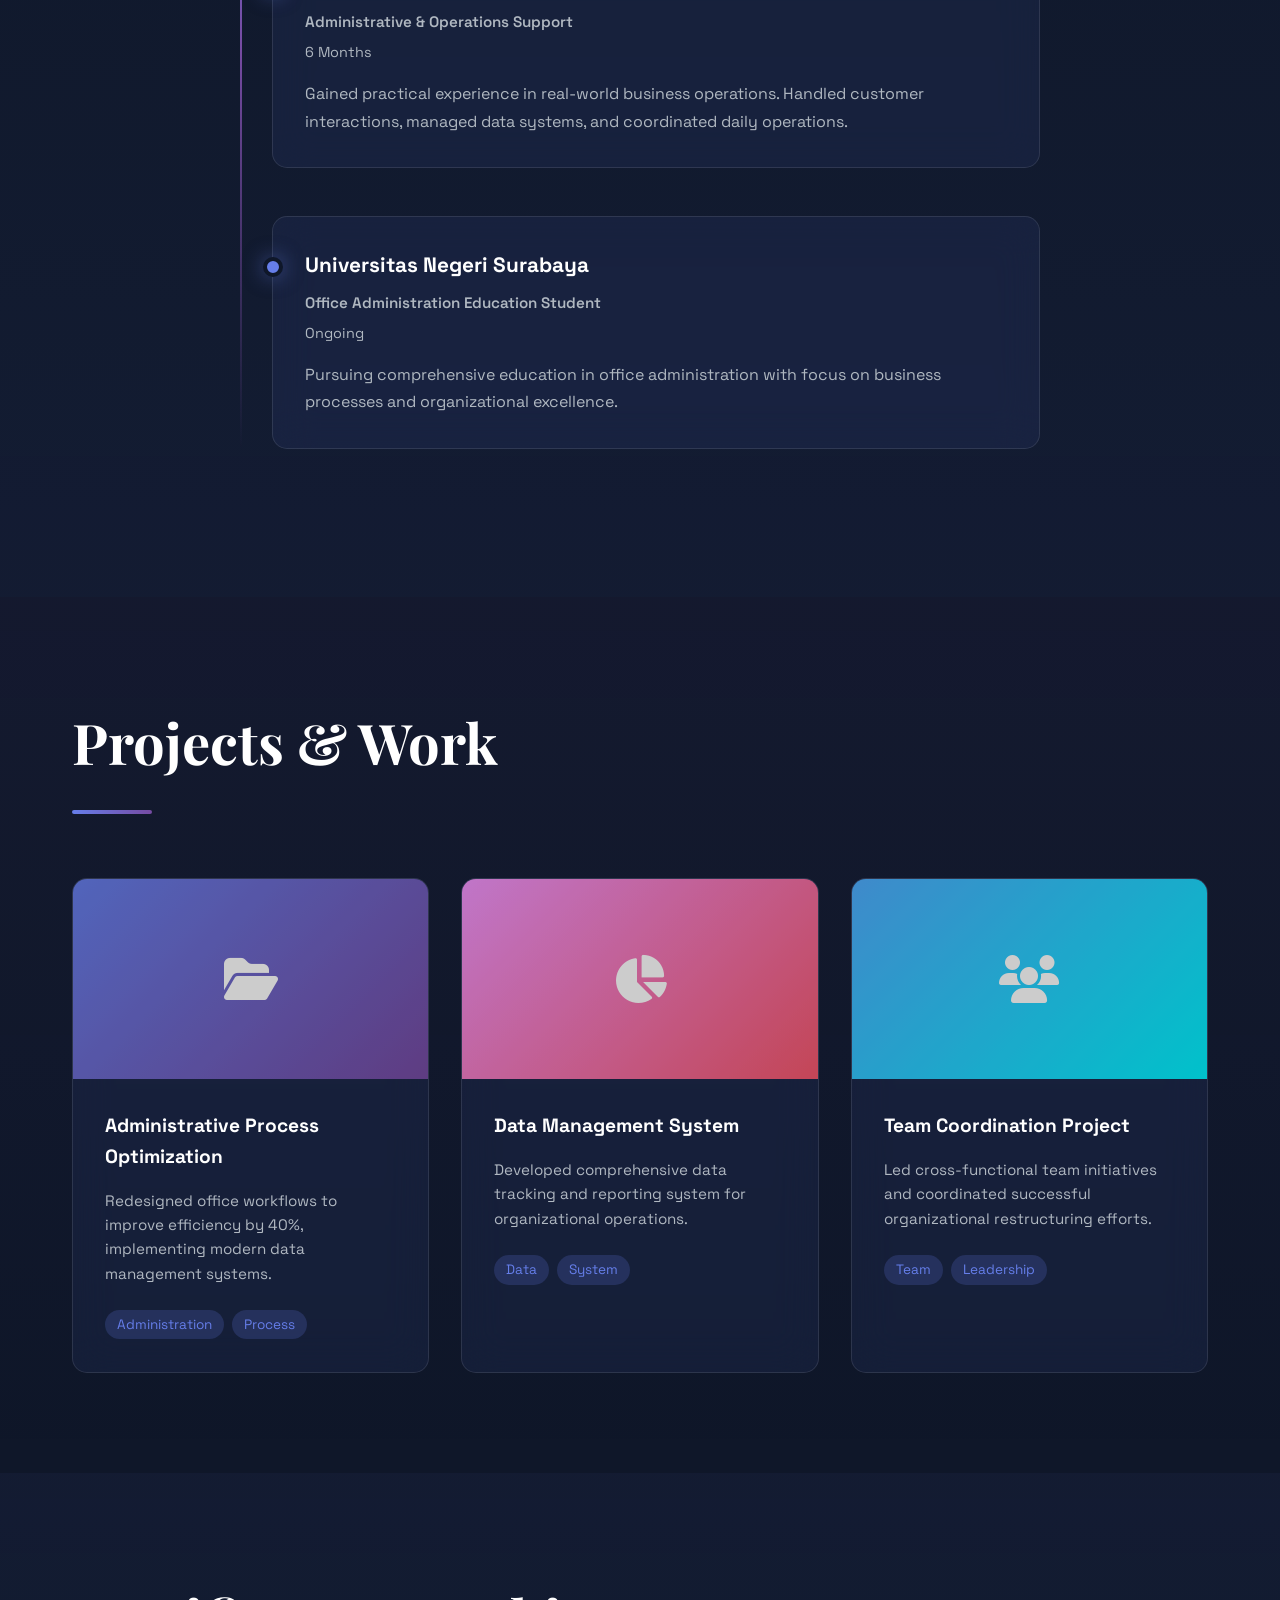
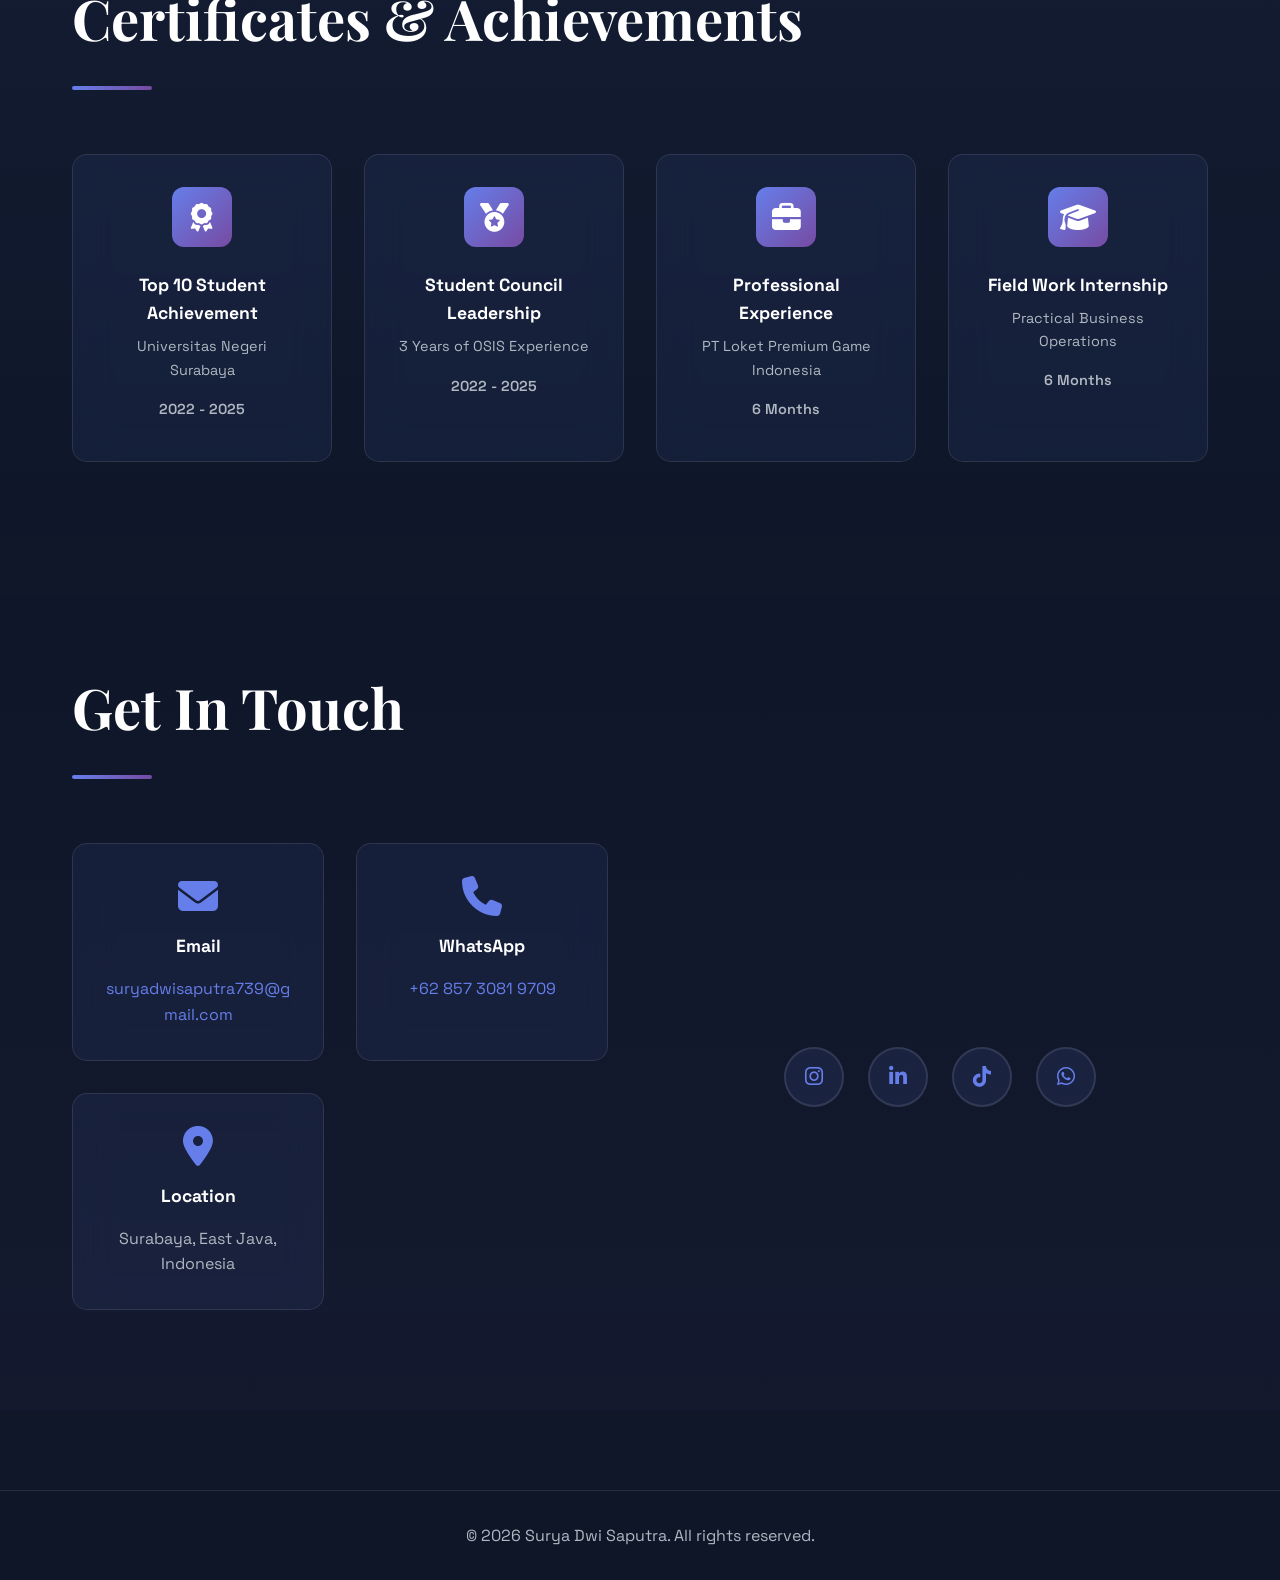
==== commit ea1f87de: "Add files via upload" ====
--- a/index.html
+++ b/index.html
@@ -1,39 +1,74 @@
 <!DOCTYPE html>
-<html lang="en">
+<html lang="id">
 <head>
     <meta charset="UTF-8">
     <meta name="viewport" content="width=device-width, initial-scale=1.0">
+    <meta name="description" content="Surya Dwi Saputra - Administration Professional Portfolio">
+    <meta name="keywords" content="Administration, Professional, Portfolio, Surya">
+    <meta name="author" content="Surya Dwi Saputra">
     <title>Surya Dwi Saputra - Administration Professional</title>
-    <link rel="stylesheet" href="https://cdnjs.cloudflare.com/ajax/libs/font-awesome/6.4.0/css/all.min.css">
+    
+    <!-- Preload Critical Resources -->
+    <link rel="preload" href="https://fonts.googleapis.com/css2?family=Space+Grotesk:wght@400;500;600;700&family=Playfair+Display:wght@400;500;600;700&display=swap" as="style">
+    <link rel="preload" href="https://cdnjs.cloudflare.com/ajax/libs/font-awesome/6.4.0/css/all.min.css" as="style">
+    
+    <!-- Fonts -->
     <link rel="preconnect" href="https://fonts.googleapis.com">
     <link rel="preconnect" href="https://fonts.gstatic.com" crossorigin>
     <link href="https://fonts.googleapis.com/css2?family=Space+Grotesk:wght@400;500;600;700&family=Playfair+Display:wght@400;500;600;700&display=swap" rel="stylesheet">
+    
+    <!-- Font Awesome -->
+    <link rel="stylesheet" href="https://cdnjs.cloudflare.com/ajax/libs/font-awesome/6.4.0/css/all.min.css">
+    
+    <!-- Styles -->
     <link rel="stylesheet" href="style.css">
 </head>
 <body>
-    <!-- Animated 3D Background -->
-    <div class="bg-animated">
-        <div class="gradient-1"></div>
-        <div class="gradient-2"></div>
-        <div class="gradient-3"></div>
+    <!-- Preloader -->
+    <div class="preloader" id="preloader">
+        <div class="preloader-content">
+            <div class="preloader-logo">S.</div>
+            <div class="preloader-text">Loading Portfolio</div>
+        </div>
     </div>
 
+    <!-- Scroll Progress Bar -->
+    <div class="scroll-progress" id="scrollProgress"></div>
+
+    <!-- Animated Background -->
+    <div class="bg-blur">
+        <div class="blur-element blur-1"></div>
+        <div class="blur-element blur-2"></div>
+        <div class="blur-element blur-3"></div>
+    </div>
+
     <!-- Navigation -->
-    <nav class="navbar">
+    <nav class="navbar" id="navbar">
         <div class="nav-container">
-            <a href="#" class="logo">S.</a>
-            <ul class="nav-links">
-                <li><a href="#about">About</a></li>
-                <li><a href="#experience">Experience</a></li>
-                <li><a href="#work">Work</a></li>
-                <li><a href="#contact">Contact</a></li>
-            </ul>
+            <a href="#home" class="nav-logo">S.</a>
+            
+            <div class="nav-menu" id="navMenu">
+                <a href="#home" class="nav-link">Home</a>
+                <a href="#about" class="nav-link">About</a>
+                <a href="#skills" class="nav-link">Skills</a>
+                <a href="#experience" class="nav-link">Experience</a>
+                <a href="#projects" class="nav-link">Projects</a>
+                <a href="#certificates" class="nav-link">Certificates</a>
+                <a href="cv.pdf" class="nav-link" download>CV</a>
+                <a href="#contact" class="nav-link">Contact</a>
+            </div>
+
+            <div class="hamburger" id="hamburger">
+                <span></span>
+                <span></span>
+                <span></span>
+            </div>
         </div>
     </nav>
 
     <!-- Hero Section -->
-    <section class="hero">
-        <div class="hero-wrapper">
+    <section class="hero" id="home">
+        <div class="container">
             <div class="hero-content">
                 <div class="hero-text">
                     <h1 class="hero-title">
@@ -41,66 +76,141 @@
                         <span class="title-word">Surya Dwi</span>
                         <span class="title-word highlight">Saputra</span>
                     </h1>
-                    <p class="hero-subtitle">An Administration specialist and problem solver passionate about creating efficient, elegant systems. I transform complex organizational challenges into streamlined solutions with precision and creativity.</p>
-                    <div class="hero-cta">
-                        <a href="#contact" class="btn btn-primary">Let's Talk</a>
-                        <a href="cv.pdf" class="btn btn-secondary" download>My Resume</a>
+                    <p class="hero-subtitle">
+                        An Administration specialist and problem solver passionate about creating efficient, elegant systems. I transform complex organizational challenges into streamlined solutions with precision and creativity.
+                    </p>
+                    <div class="hero-buttons">
+                        <a href="https://wa.me/6285730819709" class="btn btn-whatsapp" target="_blank" rel="noopener">
+                            <i class="fab fa-whatsapp"></i>
+                            WhatsApp
+                        </a>
+                        <a href="cv.pdf" class="btn btn-cv" download>
+                            <i class="fas fa-download"></i>
+                            Lihat CV
+                        </a>
                     </div>
                 </div>
 
                 <div class="hero-visual">
-                    <div class="profile-container" id="profileContainer">
-                        <div class="profile-card" id="profileCard">
-                            <img src="profile.png" alt="Surya Dwi Saputra">
-                            <div class="card-shine"></div>
-                        </div>
-                    </div>
-                </div>
-            </div>
-
-            <div class="scroll-indicator">
+                    <div class="profile-box" id="profileBox">
+                        <img src="profile.png" alt="Surya Dwi Saputra" class="profile-image" loading="lazy">
+                        <div class="profile-glow"></div>
+                    </div>
+                </div>
+            </div>
+
+            <div class="scroll-hint">
+                <i class="fas fa-chevron-down"></i>
                 <span>Scroll to explore</span>
-                <i class="fas fa-arrow-down"></i>
             </div>
         </div>
     </section>
 
     <!-- About Section -->
     <section class="about" id="about">
-        <div class="section-container">
-            <h2 class="section-title">About Me</h2>
-            
-            <div class="about-grid">
-                <div class="about-content">
-                    <p class="about-text">
-                        I'm an Office Administration Education student at Universitas Negeri Surabaya, dedicated to mastering the art of organizational excellence. With a keen eye for detail and a creative approach to problem-solving, I transform administrative processes into streamlined, efficient systems.
-                    </p>
+        <div class="container">
+            <div class="section-header">
+                <h2 class="section-title">About Me</h2>
+                <div class="title-underline"></div>
+            </div>
+
+            <div class="about-content">
+                <div class="about-text">
+                    <p>I'm an Office Administration Education student at Universitas Negeri Surabaya, dedicated to mastering the art of organizational excellence. With a keen eye for detail and a creative approach to problem-solving, I transform administrative processes into streamlined, efficient systems.</p>
                     
-                    <div class="skills-showcase">
-                        <h3>Key Strengths</h3>
-                        <div class="skills-grid">
-                            <div class="skill-badge">Leadership</div>
-                            <div class="skill-badge">Communication</div>
-                            <div class="skill-badge">Data Management</div>
-                            <div class="skill-badge">Problem Solving</div>
-                            <div class="skill-badge">Team Collaboration</div>
-                            <div class="skill-badge">Strategic Planning</div>
-                        </div>
-                    </div>
-                </div>
-
-                <div class="about-highlights">
-                    <div class="highlight-item">
-                        <span class="highlight-number">Top 10</span>
-                        <span class="highlight-label">Students<br>(2022-2025)</span>
-                    </div>
-                    <div class="highlight-item">
-                        <span class="highlight-number">3 yrs</span>
-                        <span class="highlight-label">Student Council<br>Leadership</span>
-                    </div>
-                    <div class="highlight-item">
-                        <span class="highlight-number">12+</span>
-                        <span class="highlight-label">Months<br>Professional Exp</span>
+                    <p>My journey spans from customer service excellence to strategic administrative support, with hands-on experience in real-world business operations. I believe that great administration is the backbone of successful organizations.</p>
+                </div>
+
+                <div class="about-stats">
+                    <div class="stat-card">
+                        <span class="stat-number">Top 10</span>
+                        <span class="stat-label">Student<br>Ranking</span>
+                    </div>
+                    <div class="stat-card">
+                        <span class="stat-number">3+</span>
+                        <span class="stat-label">Years<br>Leadership</span>
+                    </div>
+                    <div class="stat-card">
+                        <span class="stat-number">12+</span>
+                        <span class="stat-label">Months<br>Experience</span>
+                    </div>
+                </div>
+            </div>
+        </div>
+    </section>
+
+    <!-- Skills Section -->
+    <section class="skills" id="skills">
+        <div class="container">
+            <div class="section-header">
+                <h2 class="section-title">Skills & Expertise</h2>
+                <div class="title-underline"></div>
+            </div>
+
+            <div class="skills-grid">
+                <div class="skill-card">
+                    <div class="skill-icon">
+                        <i class="fas fa-briefcase"></i>
+                    </div>
+                    <h3>Office Management</h3>
+                    <p>Strategic planning and coordination of office operations.</p>
+                    <div class="skill-level">
+                        <div class="skill-bar" style="--percentage: 95%"></div>
+                    </div>
+                </div>
+
+                <div class="skill-card">
+                    <div class="skill-icon">
+                        <i class="fas fa-users"></i>
+                    </div>
+                    <h3>Leadership</h3>
+                    <p>Building high-performing teams and fostering collaboration.</p>
+                    <div class="skill-level">
+                        <div class="skill-bar" style="--percentage: 92%"></div>
+                    </div>
+                </div>
+
+                <div class="skill-card">
+                    <div class="skill-icon">
+                        <i class="fas fa-chart-line"></i>
+                    </div>
+                    <h3>Data Analysis</h3>
+                    <p>Converting business data into actionable insights.</p>
+                    <div class="skill-level">
+                        <div class="skill-bar" style="--percentage: 88%"></div>
+                    </div>
+                </div>
+
+                <div class="skill-card">
+                    <div class="skill-icon">
+                        <i class="fas fa-comments"></i>
+                    </div>
+                    <h3>Communication</h3>
+                    <p>Clear written and verbal communication skills.</p>
+                    <div class="skill-level">
+                        <div class="skill-bar" style="--percentage: 96%"></div>
+                    </div>
+                </div>
+
+                <div class="skill-card">
+                    <div class="skill-icon">
+                        <i class="fas fa-laptop"></i>
+                    </div>
+                    <h3>Digital Tools</h3>
+                    <p>Proficient in Microsoft Office and business software.</p>
+                    <div class="skill-level">
+                        <div class="skill-bar" style="--percentage: 90%"></div>
+                    </div>
+                </div>
+
+                <div class="skill-card">
+                    <div class="skill-icon">
+                        <i class="fas fa-lightbulb"></i>
+                    </div>
+                    <h3>Problem Solving</h3>
+                    <p>Creative approach to identifying and solving challenges.</p>
+                    <div class="skill-level">
+                        <div class="skill-bar" style="--percentage: 91%"></div>
                     </div>
                 </div>
             </div>
@@ -109,128 +219,143 @@
 
     <!-- Experience Section -->
     <section class="experience" id="experience">
-        <div class="section-container">
-            <h2 class="section-title">Experience</h2>
+        <div class="container">
+            <div class="section-header">
+                <h2 class="section-title">Experience</h2>
+                <div class="title-underline"></div>
+            </div>
 
             <div class="timeline">
                 <div class="timeline-item">
-                    <div class="timeline-marker"></div>
+                    <div class="timeline-dot"></div>
                     <div class="timeline-content">
                         <h3>PT Loket Premium Game Indonesia</h3>
-                        <p class="role">Customer Service & Administrative Specialist</p>
-                        <p class="duration">6 Months</p>
-                        <p class="description">Managed customer relationships and administrative operations. Coordinated with internal teams, processed transactions, and maintained detailed company records while ensuring high-quality customer satisfaction.</p>
-                        <div class="role-tags">
-                            <span>Customer Relations</span>
-                            <span>Data Management</span>
-                            <span>Team Coordination</span>
-                        </div>
+                        <p class="timeline-role">Customer Service & Administrative Specialist</p>
+                        <p class="timeline-period">6 Months</p>
+                        <p>Managed customer relationships and administrative operations. Coordinated with internal teams, processed transactions, and maintained detailed company records.</p>
                     </div>
                 </div>
 
                 <div class="timeline-item">
-                    <div class="timeline-marker"></div>
+                    <div class="timeline-dot"></div>
                     <div class="timeline-content">
                         <h3>Field Work Internship (PKL)</h3>
-                        <p class="role">Administrative & Operations Support</p>
-                        <p class="duration">6 Months</p>
-                        <p class="description">Gained practical experience in real-world business operations. Handled customer interactions, managed data systems, coordinated daily operations, and supported management with administrative tasks.</p>
-                        <div class="role-tags">
-                            <span>Operations</span>
-                            <span>Customer Service</span>
-                            <span>Administrative Support</span>
-                        </div>
+                        <p class="timeline-role">Administrative & Operations Support</p>
+                        <p class="timeline-period">6 Months</p>
+                        <p>Gained practical experience in real-world business operations. Handled customer interactions, managed data systems, and coordinated daily operations.</p>
                     </div>
                 </div>
 
                 <div class="timeline-item">
-                    <div class="timeline-marker"></div>
+                    <div class="timeline-dot"></div>
                     <div class="timeline-content">
                         <h3>Universitas Negeri Surabaya</h3>
-                        <p class="role">Office Administration Education Student</p>
-                        <p class="duration">Ongoing</p>
-                        <p class="description">Pursuing comprehensive education in office administration, developing expertise in business processes, organizational management, and administrative excellence through rigorous coursework and practical applications.</p>
-                        <div class="role-tags">
-                            <span>Education</span>
+                        <p class="timeline-role">Office Administration Education Student</p>
+                        <p class="timeline-period">Ongoing</p>
+                        <p>Pursuing comprehensive education in office administration with focus on business processes and organizational excellence.</p>
+                    </div>
+                </div>
+            </div>
+        </div>
+    </section>
+
+    <!-- Projects Section -->
+    <section class="projects" id="projects">
+        <div class="container">
+            <div class="section-header">
+                <h2 class="section-title">Projects & Work</h2>
+                <div class="title-underline"></div>
+            </div>
+
+            <div class="projects-grid">
+                <div class="project-card">
+                    <div class="project-image" style="background: linear-gradient(135deg, #667eea 0%, #764ba2 100%);">
+                        <i class="fas fa-folder-open"></i>
+                    </div>
+                    <div class="project-content">
+                        <h3>Administrative Process Optimization</h3>
+                        <p>Redesigned office workflows to improve efficiency by 40%, implementing modern data management systems.</p>
+                        <div class="project-tags">
                             <span>Administration</span>
-                            <span>Business Management</span>
+                            <span>Process</span>
                         </div>
                     </div>
                 </div>
-            </div>
-        </div>
-    </section>
-
-    <!-- Skills Section -->
-    <section class="skills" id="work">
-        <div class="section-container">
-            <h2 class="section-title">Expertise</h2>
-
-            <div class="skills-matrix">
-                <div class="skill-card">
-                    <div class="skill-icon">
-                        <i class="fas fa-file-alt"></i>
-                    </div>
-                    <h3>Office Management</h3>
-                    <p>Strategic planning and coordination of office operations, resource management, and process optimization.</p>
-                    <div class="skill-level">
-                        <div class="level-bar" style="width: 95%"></div>
-                    </div>
-                </div>
-
-                <div class="skill-card">
-                    <div class="skill-icon">
+
+                <div class="project-card">
+                    <div class="project-image" style="background: linear-gradient(135deg, #f093fb 0%, #f5576c 100%);">
+                        <i class="fas fa-chart-pie"></i>
+                    </div>
+                    <div class="project-content">
+                        <h3>Data Management System</h3>
+                        <p>Developed comprehensive data tracking and reporting system for organizational operations.</p>
+                        <div class="project-tags">
+                            <span>Data</span>
+                            <span>System</span>
+                        </div>
+                    </div>
+                </div>
+
+                <div class="project-card">
+                    <div class="project-image" style="background: linear-gradient(135deg, #4facfe 0%, #00f2fe 100%);">
                         <i class="fas fa-users"></i>
                     </div>
-                    <h3>Team Leadership</h3>
-                    <p>Building high-performing teams, fostering collaboration, and delivering results through effective leadership.</p>
-                    <div class="skill-level">
-                        <div class="level-bar" style="width: 92%"></div>
-                    </div>
-                </div>
-
-                <div class="skill-card">
-                    <div class="skill-icon">
-                        <i class="fas fa-chart-line"></i>
-                    </div>
-                    <h3>Data Analysis</h3>
-                    <p>Converting business data into actionable insights, creating reports, and supporting decision-making processes.</p>
-                    <div class="skill-level">
-                        <div class="level-bar" style="width: 88%"></div>
-                    </div>
-                </div>
-
-                <div class="skill-card">
-                    <div class="skill-icon">
-                        <i class="fas fa-comments"></i>
-                    </div>
-                    <h3>Communication</h3>
-                    <p>Clear and compelling written and verbal communication, presentation skills, and professional correspondence.</p>
-                    <div class="skill-level">
-                        <div class="level-bar" style="width: 96%"></div>
-                    </div>
-                </div>
-
-                <div class="skill-card">
-                    <div class="skill-icon">
-                        <i class="fas fa-laptop"></i>
-                    </div>
-                    <h3>Digital Tools</h3>
-                    <p>Proficient in Microsoft Office Suite, data management systems, and modern business software solutions.</p>
-                    <div class="skill-level">
-                        <div class="level-bar" style="width: 90%"></div>
-                    </div>
-                </div>
-
-                <div class="skill-card">
-                    <div class="skill-icon">
-                        <i class="fas fa-lightbulb"></i>
-                    </div>
-                    <h3>Problem Solving</h3>
-                    <p>Creative and analytical approach to identifying challenges and implementing innovative, sustainable solutions.</p>
-                    <div class="skill-level">
-                        <div class="level-bar" style="width: 91%"></div>
-                    </div>
+                    <div class="project-content">
+                        <h3>Team Coordination Project</h3>
+                        <p>Led cross-functional team initiatives and coordinated successful organizational restructuring efforts.</p>
+                        <div class="project-tags">
+                            <span>Team</span>
+                            <span>Leadership</span>
+                        </div>
+                    </div>
+                </div>
+            </div>
+        </div>
+    </section>
+
+    <!-- Certificates Section -->
+    <section class="certificates" id="certificates">
+        <div class="container">
+            <div class="section-header">
+                <h2 class="section-title">Certificates & Achievements</h2>
+                <div class="title-underline"></div>
+            </div>
+
+            <div class="certificates-grid">
+                <div class="cert-card">
+                    <div class="cert-header">
+                        <i class="fas fa-award"></i>
+                    </div>
+                    <h3>Top 10 Student Achievement</h3>
+                    <p>Universitas Negeri Surabaya</p>
+                    <p class="cert-year">2022 - 2025</p>
+                </div>
+
+                <div class="cert-card">
+                    <div class="cert-header">
+                        <i class="fas fa-medal"></i>
+                    </div>
+                    <h3>Student Council Leadership</h3>
+                    <p>3 Years of OSIS Experience</p>
+                    <p class="cert-year">2022 - 2025</p>
+                </div>
+
+                <div class="cert-card">
+                    <div class="cert-header">
+                        <i class="fas fa-briefcase"></i>
+                    </div>
+                    <h3>Professional Experience</h3>
+                    <p>PT Loket Premium Game Indonesia</p>
+                    <p class="cert-year">6 Months</p>
+                </div>
+
+                <div class="cert-card">
+                    <div class="cert-header">
+                        <i class="fas fa-graduation-cap"></i>
+                    </div>
+                    <h3>Field Work Internship</h3>
+                    <p>Practical Business Operations</p>
+                    <p class="cert-year">6 Months</p>
                 </div>
             </div>
         </div>
@@ -238,51 +363,64 @@
 
     <!-- Contact Section -->
     <section class="contact" id="contact">
-        <div class="section-container">
-            <h2 class="section-title">Let's Connect</h2>
-
-            <div class="contact-grid">
-                <div class="contact-card">
-                    <i class="fas fa-envelope"></i>
-                    <h3>Email</h3>
-                    <a href="mailto:suryadwisaputra739@gmail.com">suryadwisaputra739@gmail.com</a>
-                </div>
-
-                <div class="contact-card">
-                    <i class="fas fa-phone"></i>
-                    <h3>WhatsApp</h3>
-                    <a href="https://wa.me/6285730819709">+62 857 3081 9709</a>
-                </div>
-
-                <div class="contact-card">
-                    <i class="fas fa-map-marker-alt"></i>
-                    <h3>Location</h3>
-                    <p>Surabaya, East Java, Indonesia</p>
-                </div>
-            </div>
-
-            <div class="social-links">
-                <a href="https://www.instagram.com/sryaasptraa" class="social-icon" title="Instagram" target="_blank" rel="noopener">
-                    <i class="fab fa-instagram"></i>
-                </a>
-                <a href="https://www.linkedin.com/in/surya-dwi-saputra-48396b37a" class="social-icon" title="LinkedIn" target="_blank" rel="noopener">
-                    <i class="fab fa-linkedin-in"></i>
-                </a>
-                <a href="https://www.tiktok.com/@sryaasptraa" class="social-icon" title="TikTok" target="_blank" rel="noopener">
-                    <i class="fab fa-tiktok"></i>
-                </a>
-                <a href="cv.pdf" class="social-icon" title="Download Resume" download>
-                    <i class="fas fa-file-pdf"></i>
-                </a>
-            </div>
-        </div>
-    </section>
+        <div class="container">
+            <div class="section-header">
+                <h2 class="section-title">Get In Touch</h2>
+                <div class="title-underline"></div>
+            </div>
+
+            <div class="contact-wrapper">
+                <div class="contact-info">
+                    <div class="contact-card">
+                        <i class="fas fa-envelope"></i>
+                        <h3>Email</h3>
+                        <a href="mailto:suryadwisaputra739@gmail.com">suryadwisaputra739@gmail.com</a>
+                    </div>
+
+                    <div class="contact-card">
+                        <i class="fas fa-phone"></i>
+                        <h3>WhatsApp</h3>
+                        <a href="https://wa.me/6285730819709" target="_blank" rel="noopener">+62 857 3081 9709</a>
+                    </div>
+
+                    <div class="contact-card">
+                        <i class="fas fa-map-marker-alt"></i>
+                        <h3>Location</h3>
+                        <p>Surabaya, East Java, Indonesia</p>
+                    </div>
+                </div>
+
+                <div class="social-links">
+                    <a href="https://www.instagram.com/sryaasptraa" class="social-btn" title="Instagram" target="_blank" rel="noopener">
+                        <i class="fab fa-instagram"></i>
+                    </a>
+                    <a href="https://www.linkedin.com/in/surya-dwi-saputra-48396b37a" class="social-btn" title="LinkedIn" target="_blank" rel="noopener">
+                        <i class="fab fa-linkedin-in"></i>
+                    </a>
+                    <a href="https://www.tiktok.com/@sryaasptraa" class="social-btn" title="TikTok" target="_blank" rel="noopener">
+                        <i class="fab fa-tiktok"></i>
+                    </a>
+                    <a href="https://wa.me/6285730819709" class="social-btn" title="WhatsApp" target="_blank" rel="noopener">
+                        <i class="fab fa-whatsapp"></i>
+                    </a>
+                </div>
+            </div>
+        </div>
+    </section>
+
+    <!-- Back to Top Button -->
+    <button class="back-to-top" id="backToTop" aria-label="Back to top">
+        <i class="fas fa-arrow-up"></i>
+    </button>
 
     <!-- Footer -->
     <footer class="footer">
-        <p>&copy; 2026 Surya Dwi Saputra. Designed with elegance and precision.</p>
+        <div class="container">
+            <p>&copy; 2026 Surya Dwi Saputra. All rights reserved.</p>
+        </div>
     </footer>
 
-    <script src="script.js"></script>
+    <!-- Scripts -->
+    <script src="script.js" defer></script>
 </body>
 </html>
--- a/style.css
+++ b/style.css
@@ -1,17 +1,19 @@
 /* ============================================
-   ELEGANT 3D PROFESSIONAL PORTFOLIO
+   PREMIUM PORTFOLIO - MODERN & ELEGANT
    ============================================ */
 
 :root {
-    --primary: #1a1a2e;
-    --secondary: #6c5ce7;
-    --accent: #0984e3;
-    --light: #f5f6fa;
+    --primary: #0f1729;
+    --secondary: #667eea;
+    --accent: #764ba2;
+    --success: #25D366;
     --text: #ffffff;
-    --text-light: #b2bec3;
-    --white: #ffffff;
-    --shadow: 0 20px 60px rgba(0,0,0,0.3);
-    --shadow-lg: 0 40px 100px rgba(0,0,0,0.5);
+    --text-light: #b0b8c1;
+    --border: rgba(255, 255, 255, 0.1);
+    --shadow: 0 10px 30px rgba(0, 0, 0, 0.3);
+    --shadow-lg: 0 30px 80px rgba(0, 0, 0, 0.5);
+    --transition: all 0.4s cubic-bezier(0.22, 1, 0.36, 1);
+    --transition-fast: all 0.3s ease-out;
 }
 
 * {
@@ -22,7 +24,7 @@
 
 html {
     scroll-behavior: smooth;
-    perspective: 1200px;
+    scroll-padding-top: 80px;
 }
 
 body {
@@ -34,82 +36,189 @@
 }
 
 /* ============================================
-   3D ANIMATED BACKGROUND
-   ============================================ */
-
-.bg-animated {
+   SCROLL & SCROLLBAR
+   ============================================ */
+
+::-webkit-scrollbar {
+    width: 8px;
+}
+
+::-webkit-scrollbar-track {
+    background: transparent;
+}
+
+::-webkit-scrollbar-thumb {
+    background: linear-gradient(180deg, var(--secondary), var(--accent));
+    border-radius: 10px;
+    transition: background 0.3s;
+}
+
+::-webkit-scrollbar-thumb:hover {
+    background: var(--secondary);
+}
+
+/* ============================================
+   SCROLL PROGRESS BAR
+   ============================================ */
+
+.scroll-progress {
+    position: fixed;
+    top: 0;
+    left: 0;
+    height: 3px;
+    background: linear-gradient(90deg, var(--secondary), var(--accent));
+    width: 0%;
+    z-index: 999;
+    transition: width 0.2s ease;
+}
+
+/* ============================================
+   PRELOADER
+   ============================================ */
+
+.preloader {
+    position: fixed;
+    top: 0;
+    left: 0;
+    width: 100%;
+    height: 100%;
+    background: var(--primary);
+    display: flex;
+    align-items: center;
+    justify-content: center;
+    z-index: 10000;
+    animation: fadeOut 0.8s ease-out 1.5s forwards;
+}
+
+.preloader-content {
+    text-align: center;
+}
+
+.preloader-logo {
+    font-size: 4em;
+    font-weight: 700;
+    background: linear-gradient(135deg, var(--secondary), var(--accent));
+    -webkit-background-clip: text;
+    -webkit-text-fill-color: transparent;
+    background-clip: text;
+    margin-bottom: 1rem;
+    animation: pulse 1.5s ease-in-out infinite;
+}
+
+.preloader-text {
+    font-size: 1.1em;
+    color: var(--text-light);
+    animation: fadeInUp 0.8s ease-out;
+}
+
+@keyframes fadeOut {
+    to {
+        opacity: 0;
+        visibility: hidden;
+    }
+}
+
+@keyframes pulse {
+    0%, 100% { transform: scale(1); }
+    50% { transform: scale(1.1); }
+}
+
+@keyframes fadeInUp {
+    from {
+        opacity: 0;
+        transform: translateY(20px);
+    }
+    to {
+        opacity: 1;
+        transform: translateY(0);
+    }
+}
+
+/* ============================================
+   BACKGROUND ELEMENTS
+   ============================================ */
+
+.bg-blur {
     position: fixed;
     width: 100%;
     height: 100%;
     top: 0;
     left: 0;
     z-index: -1;
-    perspective: 1000px;
-}
-
-.gradient-1, .gradient-2, .gradient-3 {
+    pointer-events: none;
+}
+
+.blur-element {
     position: absolute;
     border-radius: 50%;
-    filter: blur(100px);
-    opacity: 0.2;
-}
-
-.gradient-1 {
-    width: 600px;
-    height: 600px;
+    filter: blur(80px);
+    opacity: 0.3;
+}
+
+.blur-1 {
+    width: 400px;
+    height: 400px;
     background: var(--secondary);
     top: -100px;
     left: -100px;
-    animation: float3d 25s infinite ease-in-out;
-}
-
-.gradient-2 {
-    width: 500px;
-    height: 500px;
+    animation: float 8s ease-in-out infinite;
+}
+
+.blur-2 {
+    width: 300px;
+    height: 300px;
     background: var(--accent);
-    bottom: -100px;
-    right: -100px;
-    animation: float3d 30s infinite ease-in-out;
-    animation-delay: 3s;
-}
-
-.gradient-3 {
-    width: 400px;
-    height: 400px;
+    bottom: -50px;
+    right: -50px;
+    animation: float 10s ease-in-out infinite;
+    animation-delay: 2s;
+}
+
+.blur-3 {
+    width: 250px;
+    height: 250px;
     background: var(--secondary);
     top: 50%;
     left: 50%;
     transform: translate(-50%, -50%);
-    animation: float3d 35s infinite ease-in-out;
-    animation-delay: 6s;
-}
-
-@keyframes float3d {
-    0%, 100% { 
-        transform: translateY(0) rotateZ(0deg);
-    }
-    33% { 
-        transform: translateY(-80px) rotateZ(120deg);
-    }
-    66% { 
-        transform: translateY(80px) rotateZ(240deg);
-    }
-}
-
-/* ============================================
-   NAVIGATION
+    animation: float 12s ease-in-out infinite;
+    animation-delay: 4s;
+}
+
+@keyframes float {
+    0%, 100% { transform: translateY(0) rotate(0deg); }
+    50% { transform: translateY(-40px) rotate(180deg); }
+}
+
+/* ============================================
+   CONTAINER
+   ============================================ */
+
+.container {
+    max-width: 1200px;
+    margin: 0 auto;
+    padding: 0 2rem;
+}
+
+/* ============================================
+   NAVBAR
    ============================================ */
 
 .navbar {
     position: fixed;
     top: 0;
     width: 100%;
-    background: rgba(26, 26, 46, 0.85);
-    backdrop-filter: blur(30px);
-    z-index: 1000;
-    padding: 1.5rem 0;
-    border-bottom: 1px solid rgba(108, 92, 231, 0.2);
-    transform: translateZ(100px);
+    background: rgba(15, 23, 41, 0.8);
+    backdrop-filter: blur(20px);
+    border-bottom: 1px solid var(--border);
+    z-index: 100;
+    padding: 1rem 0;
+    transition: var(--transition-fast);
+    box-shadow: 0 10px 30px rgba(0, 0, 0, 0.2);
+}
+
+.navbar.scroll {
+    background: rgba(15, 23, 41, 0.95);
     box-shadow: var(--shadow);
 }
 
@@ -122,57 +231,72 @@
     align-items: center;
 }
 
-.logo {
-    font-size: 1.8em;
+.nav-logo {
+    font-size: 1.5em;
     font-weight: 700;
     background: linear-gradient(135deg, var(--secondary), var(--accent));
     -webkit-background-clip: text;
     -webkit-text-fill-color: transparent;
     background-clip: text;
     text-decoration: none;
-    transition: transform 0.3s;
-    transform-style: preserve-3d;
-}
-
-.logo:hover {
-    transform: rotateY(15deg) scale(1.1);
-}
-
-.nav-links {
+    transition: var(--transition-fast);
+}
+
+.nav-logo:hover {
+    transform: scale(1.1);
+}
+
+.nav-menu {
     display: flex;
+    gap: 2rem;
     list-style: none;
-    gap: 2.5rem;
-    perspective: 1000px;
-}
-
-.nav-links a {
+}
+
+.nav-link {
     text-decoration: none;
     color: var(--text-light);
     font-weight: 500;
     position: relative;
-    transition: all 0.3s;
-    transform-style: preserve-3d;
-    perspective: 1000px;
-}
-
-.nav-links a::after {
+    transition: color 0.3s ease;
+    padding: 0.5rem 1rem;
+}
+
+.nav-link::after {
     content: '';
     position: absolute;
     bottom: -5px;
-    left: 0;
+    left: 1rem;
     width: 0;
     height: 2px;
     background: linear-gradient(90deg, var(--secondary), var(--accent));
-    transition: width 0.3s;
-}
-
-.nav-links a:hover {
+    transition: width 0.3s ease;
+}
+
+.nav-link:hover {
     color: var(--secondary);
-    transform: translateZ(10px) rotateX(5deg);
-}
-
-.nav-links a:hover::after {
-    width: 100%;
+}
+
+.nav-link:hover::after {
+    width: calc(100% - 2rem);
+}
+
+.nav-link.active {
+    color: var(--secondary);
+}
+
+.hamburger {
+    display: none;
+    flex-direction: column;
+    cursor: pointer;
+}
+
+.hamburger span {
+    width: 25px;
+    height: 3px;
+    background: var(--text);
+    margin: 5px 0;
+    transition: var(--transition-fast);
+    border-radius: 2px;
 }
 
 /* ============================================
@@ -183,14 +307,12 @@
     min-height: 100vh;
     display: flex;
     align-items: center;
-    padding: 120px 2rem 2rem;
+    padding: 120px 0 2rem;
     position: relative;
-    perspective: 1200px;
-}
-
-.hero-wrapper {
-    max-width: 1200px;
-    margin: 0 auto;
+    overflow: hidden;
+}
+
+.hero .container {
     width: 100%;
 }
 
@@ -200,48 +322,29 @@
     gap: 4rem;
     align-items: center;
     margin-bottom: 3rem;
-    perspective: 1000px;
 }
 
 .hero-text {
-    transform-style: preserve-3d;
-    animation: heroFloat 8s ease-in-out infinite;
-}
-
-@keyframes heroFloat {
-    0%, 100% { 
-        transform: translateZ(0) rotateX(0);
-    }
-    50% { 
-        transform: translateZ(50px) rotateX(5deg);
-    }
+    animation: fadeInUp 0.8s ease-out;
 }
 
 .hero-title {
     font-family: 'Playfair Display', serif;
-    font-size: clamp(2.2em, 9vw, 5em);
+    font-size: clamp(2.5em, 6vw, 4.5em);
     font-weight: 700;
     line-height: 1.1;
     margin-bottom: 1.5rem;
     color: var(--text);
-    perspective: 1000px;
-    letter-spacing: -2px;
 }
 
 .title-word {
     display: block;
-    animation: slideUp 0.8s ease-out backwards;
-    transform-style: preserve-3d;
-    perspective: 1000px;
+    animation: slideInUp 0.6s cubic-bezier(0.22, 1, 0.36, 1) backwards;
 }
 
 .title-word:nth-child(1) { animation-delay: 0.1s; }
 .title-word:nth-child(2) { animation-delay: 0.2s; }
 .title-word:nth-child(3) { animation-delay: 0.3s; }
-
-.title-word:hover {
-    transform: translateZ(20px) rotateX(-10deg);
-}
 
 .title-word.highlight {
     background: linear-gradient(135deg, var(--secondary), var(--accent));
@@ -250,160 +353,164 @@
     background-clip: text;
 }
 
-@keyframes slideUp {
+@keyframes slideInUp {
     from {
         opacity: 0;
-        transform: translateY(30px) translateZ(-50px);
+        transform: translateY(30px);
     }
     to {
         opacity: 1;
-        transform: translateY(0) translateZ(0);
+        transform: translateY(0);
     }
 }
 
 .hero-subtitle {
-    font-size: 1.05em;
+    font-size: 1.1em;
     color: var(--text-light);
     line-height: 1.7;
-    margin-bottom: 2rem;
+    margin-bottom: 2.5rem;
     max-width: 550px;
-    transform-style: preserve-3d;
-    animation: slideUp 1s ease-out 0.4s backwards;
-    letter-spacing: 0.3px;
-}
-
-.hero-cta {
+    animation: fadeInUp 0.8s ease-out 0.2s backwards;
+}
+
+.hero-buttons {
     display: flex;
-    gap: 1rem;
-    flex-wrap: wrap;
-    animation: slideUp 1s ease-out 0.5s backwards;
-    perspective: 1000px;
+    gap: 1.5rem;
+    animation: fadeInUp 0.8s ease-out 0.3s backwards;
 }
 
 .btn {
-    padding: 12px 32px;
+    padding: 14px 32px;
+    border-radius: 10px;
+    font-weight: 600;
+    text-decoration: none;
+    cursor: pointer;
     border: none;
-    border-radius: 8px;
-    font-weight: 600;
-    cursor: pointer;
-    text-decoration: none;
-    transition: all 0.3s;
-    display: inline-block;
+    display: inline-flex;
+    align-items: center;
+    gap: 0.8rem;
+    transition: var(--transition);
     font-size: 1em;
-    transform-style: preserve-3d;
-    perspective: 1000px;
-}
-
-.btn-primary {
-    background: linear-gradient(135deg, var(--secondary), var(--accent));
-    color: var(--white);
-    box-shadow: var(--shadow);
-}
-
-.btn-primary:hover {
-    transform: translateZ(10px) rotateY(10deg) translateY(-5px);
-    box-shadow: var(--shadow-lg);
-}
-
-.btn-secondary {
-    background: transparent;
-    border: 2px solid var(--secondary);
-    color: var(--secondary);
-}
-
-.btn-secondary:hover {
-    background: var(--secondary);
-    color: var(--white);
-    transform: translateZ(10px) rotateY(-10deg) translateY(-5px);
-}
-
-.hero-visual {
     position: relative;
-    height: 400px;
-    display: flex;
-    align-items: center;
-    justify-content: center;
-    perspective: 1200px;
-}
-
-.profile-container {
-    position: relative;
-    width: 300px;
-    height: 350px;
-    perspective: 1200px;
-}
-
-.profile-card {
-    width: 100%;
-    height: 100%;
-    border-radius: 20px;
     overflow: hidden;
-    box-shadow: var(--shadow-lg);
-    position: relative;
-    transform-style: preserve-3d;
-    background: linear-gradient(135deg, rgba(108, 92, 231, 0.2), rgba(9, 132, 227, 0.2));
-    border: 2px solid rgba(108, 92, 231, 0.3);
-    backdrop-filter: blur(10px);
-    transition: all 0.1s ease-out;
-    will-change: transform;
-}
-
-.profile-card img {
-    width: 100%;
-    height: 100%;
-    object-fit: cover;
-    filter: brightness(1.1) contrast(1.2);
-    transition: transform 0.6s;
-}
-
-.profile-card:hover {
-    animation: none;
-}
-
-.profile-card:hover img {
-    transform: scale(1.1) rotateZ(5deg);
-}
-
-.card-shine {
+}
+
+.btn::before {
+    content: '';
     position: absolute;
     top: 0;
     left: -100%;
     width: 100%;
     height: 100%;
-    background: linear-gradient(90deg, transparent, rgba(255,255,255,0.4), transparent);
-    animation: shine 3s infinite;
-    transform: translateZ(10px);
-}
-
-@keyframes shine {
-    0% { left: -100%; }
-    100% { left: 100%; }
-}
-
-.scroll-indicator {
+    background: rgba(255, 255, 255, 0.1);
+    transition: left 0.3s ease;
+    z-index: -1;
+}
+
+.btn:hover::before {
+    left: 100%;
+}
+
+.btn-whatsapp {
+    background: linear-gradient(135deg, #25D366, #1BA456);
+    color: white;
+    box-shadow: 0 10px 30px rgba(37, 211, 102, 0.3);
+}
+
+.btn-whatsapp:hover {
+    transform: translateY(-3px);
+    box-shadow: 0 20px 50px rgba(37, 211, 102, 0.5);
+}
+
+.btn-cv {
+    background: rgba(102, 126, 234, 0.15);
+    color: var(--text);
+    border: 2px solid var(--secondary);
+    box-shadow: 0 10px 30px rgba(102, 126, 234, 0.2);
+}
+
+.btn-cv:hover {
+    background: linear-gradient(135deg, rgba(102, 126, 234, 0.3), rgba(118, 75, 162, 0.3));
+    transform: translateY(-3px);
+    box-shadow: 0 20px 50px rgba(102, 126, 234, 0.4);
+}
+
+.hero-visual {
+    position: relative;
+    height: 500px;
+    display: flex;
+    align-items: center;
+    justify-content: center;
+    animation: fadeInRight 0.8s ease-out 0.2s backwards;
+}
+
+.profile-box {
+    position: relative;
+    width: 350px;
+    height: 400px;
+    border-radius: 20px;
+    overflow: hidden;
+    border: 2px solid var(--border);
+    background: rgba(102, 126, 234, 0.1);
+    backdrop-filter: blur(20px);
+    box-shadow: var(--shadow-lg);
+}
+
+.profile-image {
+    width: 100%;
+    height: 100%;
+    object-fit: cover;
+    transition: var(--transition);
+}
+
+.profile-box:hover .profile-image {
+    transform: scale(1.05);
+}
+
+.profile-glow {
+    position: absolute;
+    top: 0;
+    left: 0;
+    width: 100%;
+    height: 100%;
+    background: linear-gradient(135deg, transparent, rgba(255, 255, 255, 0.1));
+    pointer-events: none;
+    animation: glow 3s ease-in-out infinite;
+}
+
+@keyframes glow {
+    0%, 100% { opacity: 0; }
+    50% { opacity: 1; }
+}
+
+@keyframes fadeInRight {
+    from {
+        opacity: 0;
+        transform: translateX(50px);
+    }
+    to {
+        opacity: 1;
+        transform: translateX(0);
+    }
+}
+
+.scroll-hint {
     text-align: center;
-    animation: bounce3d 2s infinite;
-    transform-style: preserve-3d;
-}
-
-.scroll-indicator span {
+    color: var(--text-light);
+    animation: bounce 2s ease-in-out infinite;
+    margin-top: 2rem;
+}
+
+.scroll-hint i {
     display: block;
-    color: var(--text-light);
-    font-size: 0.9em;
+    font-size: 1.5em;
     margin-bottom: 0.5rem;
-}
-
-.scroll-indicator i {
     color: var(--secondary);
 }
 
-@keyframes bounce3d {
-    0%, 100% { 
-        transform: translateY(0) translateZ(0);
-    }
-    50% { 
-        transform: translateY(10px) translateZ(20px);
-    }
+@keyframes bounce {
+    0%, 100% { transform: translateY(0); }
+    50% { transform: translateY(10px); }
 }
 
 /* ============================================
@@ -411,38 +518,41 @@
    ============================================ */
 
 section {
-    padding: 100px 2rem;
+    padding: 100px 0;
     position: relative;
     z-index: 10;
-    perspective: 1200px;
-}
-
-.section-container {
-    max-width: 1200px;
-    margin: 0 auto;
+}
+
+.section-header {
+    margin-bottom: 4rem;
+    animation: fadeInUp 0.8s ease-out;
 }
 
 .section-title {
     font-family: 'Playfair Display', serif;
-    font-size: 3em;
+    font-size: clamp(2em, 5vw, 3.5em);
     font-weight: 700;
-    margin-bottom: 3rem;
-    position: relative;
-    padding-bottom: 1.5rem;
-    transform-style: preserve-3d;
-    animation: slideUp 0.8s ease-out;
-}
-
-.section-title::after {
-    content: '';
-    position: absolute;
-    bottom: 0;
-    left: 0;
-    width: 100px;
+    margin-bottom: 1.5rem;
+    color: var(--text);
+}
+
+.title-underline {
+    width: 80px;
     height: 4px;
     background: linear-gradient(90deg, var(--secondary), var(--accent));
     border-radius: 2px;
-    box-shadow: 0 10px 30px rgba(108, 92, 231, 0.5);
+    animation: slideRight 0.6s cubic-bezier(0.22, 1, 0.36, 1);
+}
+
+@keyframes slideRight {
+    from {
+        width: 0;
+        opacity: 0;
+    }
+    to {
+        width: 80px;
+        opacity: 1;
+    }
 }
 
 /* ============================================
@@ -450,100 +560,152 @@
    ============================================ */
 
 .about {
-    background: linear-gradient(180deg, rgba(108, 92, 231, 0.1) 0%, transparent 100%);
-}
-
-.about-grid {
+    background: linear-gradient(180deg, rgba(102, 126, 234, 0.05) 0%, transparent 100%);
+}
+
+.about-content {
     display: grid;
-    grid-template-columns: 2fr 1fr;
-    gap: 3rem;
-}
-
-.about-text {
-    font-size: 1.1em;
+    grid-template-columns: 1fr 1fr;
+    gap: 4rem;
+    align-items: center;
+}
+
+.about-text p {
+    font-size: 1.05em;
+    color: var(--text-light);
+    margin-bottom: 1.5rem;
     line-height: 1.8;
-    color: var(--text-light);
-    margin-bottom: 2rem;
-    transform-style: preserve-3d;
-    animation: slideUp 0.8s ease-out 0.2s backwards;
-}
-
-.skills-showcase h3 {
-    font-size: 1.3em;
-    margin-bottom: 1.5rem;
-    color: var(--text);
-    transform-style: preserve-3d;
-    animation: slideUp 0.8s ease-out 0.3s backwards;
-}
-
-.skills-grid {
+    animation: fadeInUp 0.8s ease-out backwards;
+}
+
+.about-text p:first-child { animation-delay: 0.1s; }
+.about-text p:last-child { animation-delay: 0.2s; }
+
+.about-stats {
     display: grid;
-    grid-template-columns: repeat(2, 1fr);
-    gap: 1rem;
-}
-
-.skill-badge {
-    background: linear-gradient(135deg, rgba(108, 92, 231, 0.2), rgba(9, 132, 227, 0.2));
-    padding: 10px 16px;
-    border-radius: 20px;
-    color: var(--secondary);
-    font-weight: 600;
-    border: 1px solid rgba(108, 92, 231, 0.3);
-    transition: all 0.3s;
+    grid-template-columns: repeat(3, 1fr);
+    gap: 1.5rem;
+}
+
+.stat-card {
+    background: rgba(102, 126, 234, 0.1);
+    border: 1px solid var(--border);
+    padding: 2rem;
+    border-radius: 15px;
     text-align: center;
-    transform-style: preserve-3d;
-    backdrop-filter: blur(10px);
-}
-
-.skill-badge:hover {
-    background: linear-gradient(135deg, var(--secondary), var(--accent));
-    color: var(--white);
-    border-color: transparent;
-    transform: translateZ(20px) rotateX(10deg) translateY(-5px);
-    box-shadow: 0 20px 50px rgba(108, 92, 231, 0.4);
-}
-
-.about-highlights {
-    display: grid;
-    grid-template-rows: repeat(3, 1fr);
-    gap: 1.5rem;
-}
-
-.highlight-item {
-    background: linear-gradient(135deg, rgba(108, 92, 231, 0.1), rgba(9, 132, 227, 0.1));
-    padding: 2rem;
-    border-radius: 12px;
-    text-align: center;
-    box-shadow: var(--shadow);
-    transition: all 0.3s;
-    transform-style: preserve-3d;
-    backdrop-filter: blur(10px);
-    border: 1px solid rgba(108, 92, 231, 0.2);
-}
-
-.highlight-item:hover {
-    transform: translateZ(30px) rotateY(10deg) rotateX(10deg) translateY(-10px);
-    box-shadow: var(--shadow-lg);
-    background: linear-gradient(135deg, rgba(108, 92, 231, 0.2), rgba(9, 132, 227, 0.2));
-}
-
-.highlight-number {
+    backdrop-filter: blur(20px);
+    transition: var(--transition);
+    animation: fadeInUp 0.8s ease-out backwards;
+}
+
+.stat-card:nth-child(1) { animation-delay: 0.3s; }
+.stat-card:nth-child(2) { animation-delay: 0.4s; }
+.stat-card:nth-child(3) { animation-delay: 0.5s; }
+
+.stat-card:hover {
+    background: rgba(102, 126, 234, 0.2);
+    border-color: var(--secondary);
+    transform: translateY(-10px);
+    box-shadow: 0 20px 50px rgba(102, 126, 234, 0.2);
+}
+
+.stat-number {
     display: block;
     font-size: 2.5em;
     font-weight: 700;
     color: var(--secondary);
     margin-bottom: 0.5rem;
-    transform-style: preserve-3d;
-    animation: slideUp 0.8s ease-out 0.4s backwards;
-}
-
-.highlight-label {
+}
+
+.stat-label {
     display: block;
-    font-size: 0.9em;
     color: var(--text-light);
+    font-size: 0.95em;
     line-height: 1.6;
-    transform-style: preserve-3d;
-    animation: slideUp 0.8s ease-out 0.5s backwards;
+}
+
+/* ============================================
+   SKILLS SECTION
+   ============================================ */
+
+.skills {
+    background: linear-gradient(180deg, rgba(118, 75, 162, 0.05) 0%, transparent 100%);
+}
+
+.skills-grid {
+    display: grid;
+    grid-template-columns: repeat(auto-fit, minmax(300px, 1fr));
+    gap: 2rem;
+}
+
+.skill-card {
+    background: rgba(102, 126, 234, 0.08);
+    border: 1px solid var(--border);
+    padding: 2rem;
+    border-radius: 15px;
+    text-align: center;
+    backdrop-filter: blur(20px);
+    transition: var(--transition);
+    animation: fadeInUp 0.8s ease-out backwards;
+}
+
+.skill-card:nth-child(1) { animation-delay: 0.1s; }
+.skill-card:nth-child(2) { animation-delay: 0.2s; }
+.skill-card:nth-child(3) { animation-delay: 0.3s; }
+.skill-card:nth-child(4) { animation-delay: 0.4s; }
+.skill-card:nth-child(5) { animation-delay: 0.5s; }
+.skill-card:nth-child(6) { animation-delay: 0.6s; }
+
+.skill-card:hover {
+    background: rgba(102, 126, 234, 0.15);
+    border-color: var(--secondary);
+    transform: translateY(-10px);
+    box-shadow: 0 20px 60px rgba(102, 126, 234, 0.3);
+}
+
+.skill-icon {
+    font-size: 2.5em;
+    color: var(--secondary);
+    margin-bottom: 1.5rem;
+    transition: var(--transition);
+}
+
+.skill-card:hover .skill-icon {
+    transform: scale(1.2) rotate(10deg);
+    color: var(--accent);
+}
+
+.skill-card h3 {
+    font-size: 1.3em;
+    margin-bottom: 0.8rem;
+    color: var(--text);
+}
+
+.skill-card p {
+    color: var(--text-light);
+    margin-bottom: 1.5rem;
+    font-size: 0.95em;
+}
+
+.skill-level {
+    height: 6px;
+    background: rgba(255, 255, 255, 0.1);
+    border-radius: 3px;
+    overflow: hidden;
+    margin-top: 1rem;
+}
+
+.skill-bar {
+    height: 100%;
+    background: linear-gradient(90deg, var(--secondary), var(--accent));
+    border-radius: 3px;
+    width: var(--percentage);
+    animation: fillBar 1.5s cubic-bezier(0.22, 1, 0.36, 1);
+    box-shadow: 0 0 15px rgba(102, 126, 234, 0.5);
+}
+
+@keyframes fillBar {
+    from { width: 0 !important; }
 }
 
 /* ============================================
@@ -551,13 +713,14 @@
    ============================================ */
 
 .experience {
-    background: linear-gradient(180deg, transparent 0%, rgba(9, 132, 227, 0.1) 100%);
+    background: linear-gradient(180deg, transparent 0%, rgba(102, 126, 234, 0.05) 100%);
 }
 
 .timeline {
     position: relative;
     padding-left: 2rem;
-    perspective: 1000px;
+    max-width: 800px;
+    margin: 0 auto;
 }
 
 .timeline::before {
@@ -568,56 +731,49 @@
     bottom: 0;
     width: 2px;
     background: linear-gradient(180deg, var(--secondary), var(--accent), transparent);
-    box-shadow: 0 0 20px rgba(108, 92, 231, 0.5);
+    border-radius: 2px;
 }
 
 .timeline-item {
     position: relative;
-    margin-bottom: 2.5rem;
-    padding-bottom: 2.5rem;
-    transform-style: preserve-3d;
-    animation: slideUp 0.8s ease-out backwards;
+    margin-bottom: 3rem;
+    padding: 2rem;
+    background: rgba(102, 126, 234, 0.08);
+    border: 1px solid var(--border);
+    border-radius: 15px;
+    backdrop-filter: blur(20px);
+    transition: var(--transition);
+    animation: fadeInUp 0.8s ease-out backwards;
 }
 
 .timeline-item:nth-child(1) { animation-delay: 0.2s; }
 .timeline-item:nth-child(2) { animation-delay: 0.3s; }
 .timeline-item:nth-child(3) { animation-delay: 0.4s; }
 
-.timeline-marker {
+.timeline-item:hover {
+    background: rgba(102, 126, 234, 0.15);
+    border-color: var(--secondary);
+    transform: translateX(10px);
+    box-shadow: 0 20px 60px rgba(102, 126, 234, 0.2);
+}
+
+.timeline-dot {
     position: absolute;
-    left: -11px;
-    top: 5px;
+    left: -10px;
+    top: 2.5rem;
     width: 20px;
     height: 20px;
     background: var(--secondary);
     border: 4px solid var(--primary);
     border-radius: 50%;
-    transition: all 0.3s;
-    transform-style: preserve-3d;
-    box-shadow: 0 0 20px rgba(108, 92, 231, 0.5);
-}
-
-.timeline-item:hover .timeline-marker {
+    transition: var(--transition-fast);
+    box-shadow: 0 0 20px rgba(102, 126, 234, 0.5);
+}
+
+.timeline-item:hover .timeline-dot {
+    transform: scale(1.3);
+    box-shadow: 0 0 30px rgba(102, 126, 234, 0.8);
     background: var(--accent);
-    transform: scale(1.3) translateZ(10px);
-    box-shadow: 0 0 30px rgba(9, 132, 227, 0.8);
-}
-
-.timeline-content {
-    background: linear-gradient(135deg, rgba(108, 92, 231, 0.1), rgba(9, 132, 227, 0.05));
-    padding: 2rem;
-    border-radius: 12px;
-    box-shadow: var(--shadow);
-    transition: all 0.3s;
-    transform-style: preserve-3d;
-    backdrop-filter: blur(10px);
-    border: 1px solid rgba(108, 92, 231, 0.2);
-}
-
-.timeline-content:hover {
-    transform: translateZ(30px) rotateY(5deg) rotateX(5deg);
-    box-shadow: var(--shadow-lg);
-    background: linear-gradient(135deg, rgba(108, 92, 231, 0.15), rgba(9, 132, 227, 0.1));
 }
 
 .timeline-content h3 {
@@ -626,90 +782,157 @@
     margin-bottom: 0.5rem;
 }
 
-.role {
+.timeline-role {
     color: var(--secondary);
     font-weight: 600;
     margin-bottom: 0.3rem;
-}
-
-.duration {
+    font-size: 0.95em;
+}
+
+.timeline-period {
+    color: var(--text-light);
     font-size: 0.9em;
+    margin-bottom: 1rem;
+}
+
+.timeline-content p {
     color: var(--text-light);
-    margin-bottom: 1rem;
-}
-
-.description {
-    color: var(--text-light);
-    line-height: 1.6;
-    margin-bottom: 1rem;
-}
-
-.role-tags {
-    display: flex;
-    flex-wrap: wrap;
-    gap: 0.5rem;
-    perspective: 1000px;
-}
-
-.role-tags span {
-    background: rgba(108, 92, 231, 0.2);
-    color: var(--secondary);
-    padding: 4px 12px;
-    border-radius: 16px;
-    font-size: 0.85em;
-    font-weight: 500;
-    transition: all 0.3s;
-    transform-style: preserve-3d;
-}
-
-.role-tags span:hover {
-    background: rgba(108, 92, 231, 0.4);
-    transform: translateZ(10px) scale(1.1);
-}
-
-/* ============================================
-   SKILLS SECTION
-   ============================================ */
-
-.skills {
-    background: linear-gradient(180deg, rgba(108, 92, 231, 0.1) 0%, transparent 100%);
-}
-
-.skills-matrix {
+    line-height: 1.7;
+}
+
+/* ============================================
+   PROJECTS SECTION
+   ============================================ */
+
+.projects {
+    background: linear-gradient(180deg, rgba(118, 75, 162, 0.05) 0%, transparent 100%);
+}
+
+.projects-grid {
     display: grid;
     grid-template-columns: repeat(auto-fit, minmax(300px, 1fr));
     gap: 2rem;
-    perspective: 1000px;
-}
-
-.skill-card {
-    background: linear-gradient(135deg, rgba(108, 92, 231, 0.15), rgba(9, 132, 227, 0.1));
+}
+
+.project-card {
+    background: rgba(102, 126, 234, 0.08);
+    border: 1px solid var(--border);
+    border-radius: 15px;
+    overflow: hidden;
+    backdrop-filter: blur(20px);
+    transition: var(--transition);
+    animation: fadeInUp 0.8s ease-out backwards;
+}
+
+.project-card:nth-child(1) { animation-delay: 0.1s; }
+.project-card:nth-child(2) { animation-delay: 0.2s; }
+.project-card:nth-child(3) { animation-delay: 0.3s; }
+
+.project-card:hover {
+    transform: translateY(-10px);
+    border-color: var(--secondary);
+    box-shadow: 0 20px 60px rgba(102, 126, 234, 0.3);
+}
+
+.project-image {
+    width: 100%;
+    height: 200px;
+    display: flex;
+    align-items: center;
+    justify-content: center;
+    font-size: 3em;
+    color: white;
+    position: relative;
+    overflow: hidden;
+    transition: var(--transition);
+}
+
+.project-card:hover .project-image {
+    transform: scale(1.1);
+}
+
+.project-image::before {
+    content: '';
+    position: absolute;
+    inset: 0;
+    background: rgba(0, 0, 0, 0.2);
+}
+
+.project-content {
     padding: 2rem;
-    border-radius: 12px;
-    box-shadow: var(--shadow);
-    transition: all 0.4s;
+}
+
+.project-card h3 {
+    font-size: 1.2em;
+    margin-bottom: 1rem;
+    color: var(--text);
+}
+
+.project-card p {
+    color: var(--text-light);
+    margin-bottom: 1.5rem;
+    line-height: 1.6;
+    font-size: 0.95em;
+}
+
+.project-tags {
+    display: flex;
+    gap: 0.5rem;
+    flex-wrap: wrap;
+}
+
+.project-tags span {
+    background: rgba(102, 126, 234, 0.2);
+    color: var(--secondary);
+    padding: 4px 12px;
+    border-radius: 20px;
+    font-size: 0.85em;
+    transition: var(--transition-fast);
+}
+
+.project-card:hover .project-tags span {
+    background: rgba(102, 126, 234, 0.4);
+    transform: scale(1.05);
+}
+
+/* ============================================
+   CERTIFICATES SECTION
+   ============================================ */
+
+.certificates {
+    background: linear-gradient(180deg, rgba(102, 126, 234, 0.05) 0%, transparent 100%);
+}
+
+.certificates-grid {
+    display: grid;
+    grid-template-columns: repeat(auto-fit, minmax(250px, 1fr));
+    gap: 2rem;
+}
+
+.cert-card {
+    background: rgba(102, 126, 234, 0.08);
+    border: 1px solid var(--border);
+    padding: 2rem;
+    border-radius: 15px;
     text-align: center;
-    transform-style: preserve-3d;
-    backdrop-filter: blur(10px);
-    border: 1px solid rgba(108, 92, 231, 0.2);
-    perspective: 1000px;
-    animation: slideUp 0.8s ease-out backwards;
-}
-
-.skill-card:nth-child(1) { animation-delay: 0.2s; }
-.skill-card:nth-child(2) { animation-delay: 0.3s; }
-.skill-card:nth-child(3) { animation-delay: 0.4s; }
-.skill-card:nth-child(4) { animation-delay: 0.5s; }
-.skill-card:nth-child(5) { animation-delay: 0.6s; }
-.skill-card:nth-child(6) { animation-delay: 0.7s; }
-
-.skill-card:hover {
-    transform: translateZ(50px) rotateX(10deg) rotateY(10deg) translateY(-10px);
-    box-shadow: var(--shadow-lg);
-    background: linear-gradient(135deg, rgba(108, 92, 231, 0.25), rgba(9, 132, 227, 0.15));
-}
-
-.skill-icon {
+    backdrop-filter: blur(20px);
+    transition: var(--transition);
+    animation: fadeInUp 0.8s ease-out backwards;
+}
+
+.cert-card:nth-child(1) { animation-delay: 0.1s; }
+.cert-card:nth-child(2) { animation-delay: 0.2s; }
+.cert-card:nth-child(3) { animation-delay: 0.3s; }
+.cert-card:nth-child(4) { animation-delay: 0.4s; }
+
+.cert-card:hover {
+    background: rgba(102, 126, 234, 0.15);
+    border-color: var(--secondary);
+    transform: translateY(-10px) scale(1.02);
+    box-shadow: 0 20px 60px rgba(102, 126, 234, 0.3);
+}
+
+.cert-header {
     width: 60px;
     height: 60px;
     background: linear-gradient(135deg, var(--secondary), var(--accent));
@@ -717,57 +940,32 @@
     display: flex;
     align-items: center;
     justify-content: center;
+    margin: 0 auto 1.5rem;
     font-size: 1.8em;
-    color: var(--white);
-    margin: 0 auto 1.5rem;
-    transform-style: preserve-3d;
-    transition: all 0.3s;
-    box-shadow: 0 10px 30px rgba(108, 92, 231, 0.4);
-}
-
-.skill-card:hover .skill-icon {
-    transform: rotateY(180deg) translateZ(20px);
-}
-
-.skill-card h3 {
-    font-size: 1.3em;
-    margin-bottom: 1rem;
+    color: white;
+    transition: var(--transition);
+}
+
+.cert-card:hover .cert-header {
+    transform: rotateY(180deg);
+}
+
+.cert-card h3 {
+    font-size: 1.1em;
+    margin-bottom: 0.5rem;
     color: var(--text);
-    transform-style: preserve-3d;
-}
-
-.skill-card p {
+}
+
+.cert-card p {
     color: var(--text-light);
-    line-height: 1.6;
-    margin-bottom: 1.5rem;
-    transform-style: preserve-3d;
-}
-
-.skill-level {
-    height: 6px;
-    background: rgba(108, 92, 231, 0.15);
-    border-radius: 3px;
-    overflow: hidden;
-    transform-style: preserve-3d;
-}
-
-.level-bar {
-    height: 100%;
-    background: linear-gradient(90deg, var(--secondary), var(--accent));
-    border-radius: 3px;
-    animation: fillBar3d 1.5s ease-out;
-    box-shadow: 0 0 20px rgba(108, 92, 231, 0.6);
-}
-
-@keyframes fillBar3d {
-    from { 
-        width: 0 !important;
-        transform: translateZ(-10px);
-    }
-    to {
-        width: 100% !important;
-        transform: translateZ(5px);
-    }
+    font-size: 0.9em;
+    margin-bottom: 0.5rem;
+}
+
+.cert-year {
+    color: var(--secondary);
+    font-weight: 600;
+    margin-top: 1rem;
 }
 
 /* ============================================
@@ -775,98 +973,142 @@
    ============================================ */
 
 .contact {
-    background: linear-gradient(180deg, transparent 0%, rgba(9, 132, 227, 0.1) 100%);
-}
-
-.contact-grid {
+    background: linear-gradient(180deg, transparent 0%, rgba(118, 75, 162, 0.05) 100%);
+}
+
+.contact-wrapper {
     display: grid;
-    grid-template-columns: repeat(auto-fit, minmax(250px, 1fr));
+    grid-template-columns: 1fr 1fr;
+    gap: 4rem;
+    align-items: center;
+}
+
+.contact-info {
+    display: grid;
+    grid-template-columns: repeat(auto-fit, minmax(200px, 1fr));
     gap: 2rem;
-    margin-bottom: 3rem;
-    perspective: 1000px;
 }
 
 .contact-card {
-    background: linear-gradient(135deg, rgba(108, 92, 231, 0.1), rgba(9, 132, 227, 0.1));
+    background: rgba(102, 126, 234, 0.08);
+    border: 1px solid var(--border);
     padding: 2rem;
-    border-radius: 12px;
+    border-radius: 15px;
     text-align: center;
-    box-shadow: var(--shadow);
-    transition: all 0.4s;
-    transform-style: preserve-3d;
-    backdrop-filter: blur(10px);
-    border: 1px solid rgba(108, 92, 231, 0.2);
-    animation: slideUp 0.8s ease-out backwards;
-    perspective: 1000px;
-}
-
-.contact-card:nth-child(1) { animation-delay: 0.3s; }
-.contact-card:nth-child(2) { animation-delay: 0.4s; }
-.contact-card:nth-child(3) { animation-delay: 0.5s; }
+    backdrop-filter: blur(20px);
+    transition: var(--transition);
+    animation: fadeInUp 0.8s ease-out backwards;
+}
+
+.contact-card:nth-child(1) { animation-delay: 0.2s; }
+.contact-card:nth-child(2) { animation-delay: 0.3s; }
+.contact-card:nth-child(3) { animation-delay: 0.4s; }
 
 .contact-card:hover {
-    transform: translateZ(40px) rotateX(15deg) rotateY(-15deg) translateY(-10px);
-    box-shadow: var(--shadow-lg);
-    background: linear-gradient(135deg, rgba(108, 92, 231, 0.2), rgba(9, 132, 227, 0.15));
+    background: rgba(102, 126, 234, 0.15);
+    border-color: var(--secondary);
+    transform: translateY(-10px);
+    box-shadow: 0 20px 60px rgba(102, 126, 234, 0.3);
 }
 
 .contact-card i {
     font-size: 2.5em;
     color: var(--secondary);
     margin-bottom: 1rem;
-    transition: all 0.3s;
-    transform-style: preserve-3d;
+    transition: var(--transition);
 }
 
 .contact-card:hover i {
-    transform: translateZ(20px) rotateZ(360deg);
+    transform: scale(1.2) rotate(10deg);
     color: var(--accent);
 }
 
 .contact-card h3 {
+    font-size: 1.1em;
+    margin-bottom: 1rem;
     color: var(--text);
-    margin-bottom: 1rem;
 }
 
 .contact-card a {
     color: var(--secondary);
     text-decoration: none;
-    font-weight: 600;
-    transition: color 0.3s;
+    transition: color 0.3s ease;
+    word-break: break-all;
 }
 
 .contact-card a:hover {
     color: var(--accent);
 }
 
+.contact-card p {
+    color: var(--text-light);
+}
+
 .social-links {
     display: flex;
-    justify-content: center;
     gap: 1.5rem;
     flex-wrap: wrap;
-    perspective: 1000px;
-}
-
-.social-icon {
-    width: 50px;
-    height: 50px;
+    justify-content: center;
+    animation: fadeInUp 0.8s ease-out 0.5s backwards;
+}
+
+.social-btn {
+    width: 60px;
+    height: 60px;
     border-radius: 50%;
     display: flex;
     align-items: center;
     justify-content: center;
-    border: 2px solid var(--secondary);
+    border: 2px solid var(--border);
+    background: rgba(102, 126, 234, 0.1);
     color: var(--secondary);
     text-decoration: none;
-    transition: all 0.3s;
+    transition: var(--transition);
+    font-size: 1.3em;
+}
+
+.social-btn:hover {
+    border-color: var(--secondary);
+    background: linear-gradient(135deg, var(--secondary), var(--accent));
+    color: white;
+    transform: translateY(-10px) scale(1.1);
+    box-shadow: 0 15px 40px rgba(102, 126, 234, 0.4);
+}
+
+/* ============================================
+   BACK TO TOP BUTTON
+   ============================================ */
+
+.back-to-top {
+    position: fixed;
+    bottom: 2rem;
+    right: 2rem;
+    width: 50px;
+    height: 50px;
+    background: linear-gradient(135deg, var(--secondary), var(--accent));
+    border: none;
+    border-radius: 50%;
+    color: white;
     font-size: 1.2em;
-    transform-style: preserve-3d;
-}
-
-.social-icon:hover {
-    background: var(--secondary);
-    color: var(--white);
-    transform: translateZ(20px) rotateY(360deg) translateY(-5px);
-    box-shadow: 0 20px 50px rgba(108, 92, 231, 0.4);
+    cursor: pointer;
+    display: flex;
+    align-items: center;
+    justify-content: center;
+    opacity: 0;
+    visibility: hidden;
+    transition: var(--transition);
+    z-index: 99;
+    box-shadow: var(--shadow);
+}
+
+.back-to-top.show {
+    opacity: 1;
+    visibility: visible;
+}
+
+.back-to-top:hover {
+    transform: translateY(-5px);
+    box-shadow: var(--shadow-lg);
 }
 
 /* ============================================
@@ -874,11 +1116,12 @@
    ============================================ */
 
 .footer {
+    background: rgba(15, 23, 41, 0.8);
+    border-top: 1px solid var(--border);
+    padding: 2rem 0;
     text-align: center;
-    padding: 2rem;
     color: var(--text-light);
-    border-top: 1px solid rgba(108, 92, 231, 0.2);
-    transform-style: preserve-3d;
+    margin-top: 5rem;
 }
 
 /* ============================================
@@ -886,28 +1129,111 @@
    ============================================ */
 
 @media (max-width: 768px) {
+    .nav-menu {
+        display: none;
+    }
+
+    .hamburger {
+        display: flex;
+    }
+
     .hero-content {
         grid-template-columns: 1fr;
+        gap: 2rem;
     }
 
     .hero-visual {
         height: 300px;
     }
 
-    .profile-container {
+    .profile-box {
         width: 250px;
         height: 300px;
     }
 
-    .about-grid {
+    .about-content {
         grid-template-columns: 1fr;
     }
 
-    .nav-links {
-        display: none;
+    .about-stats {
+        grid-template-columns: 1fr;
+    }
+
+    .contact-wrapper {
+        grid-template-columns: 1fr;
+        gap: 2rem;
+    }
+
+    .hero-buttons {
+        flex-direction: column;
+        width: 100%;
+    }
+
+    .btn {
+        width: 100%;
+        justify-content: center;
+    }
+
+    .hero-title {
+        font-size: 2em;
     }
 
     .section-title {
         font-size: 2em;
     }
 }
+
+/* ============================================
+   MOBILE HAMBURGER MENU STYLES
+   ============================================ */
+
+@media (max-width: 768px) {
+    .nav-menu {
+        position: fixed;
+        left: -100%;
+        top: 80px;
+        flex-direction: column;
+        background-color: rgba(15, 23, 41, 0.95);
+        width: 100%;
+        text-align: center;
+        transition: 0.3s;
+        gap: 0;
+        backdrop-filter: blur(20px);
+        border-bottom: 1px solid var(--border);
+    }
+
+    .nav-menu.active {
+        left: 0;
+    }
+
+    .nav-link {
+        padding: 1.5rem;
+        width: 100%;
+        display: table;
+        border-bottom: 1px solid var(--border);
+    }
+
+    .hamburger.active span:nth-child(1) {
+        transform: rotate(-45deg) translate(-8px, 8px);
+    }
+
+    .hamburger.active span:nth-child(2) {
+        opacity: 0;
+    }
+
+    .hamburger.active span:nth-child(3) {
+        transform: rotate(45deg) translate(-7px, -7px);
+    }
+}
+
+/* ============================================
+   ACTIVE NAVIGATION LINK
+   ============================================ */
+
+.nav-link.active {
+    color: var(--secondary) !important;
+}
+
+.nav-link.active::after {
+    width: calc(100% - 2rem) !important;
+}
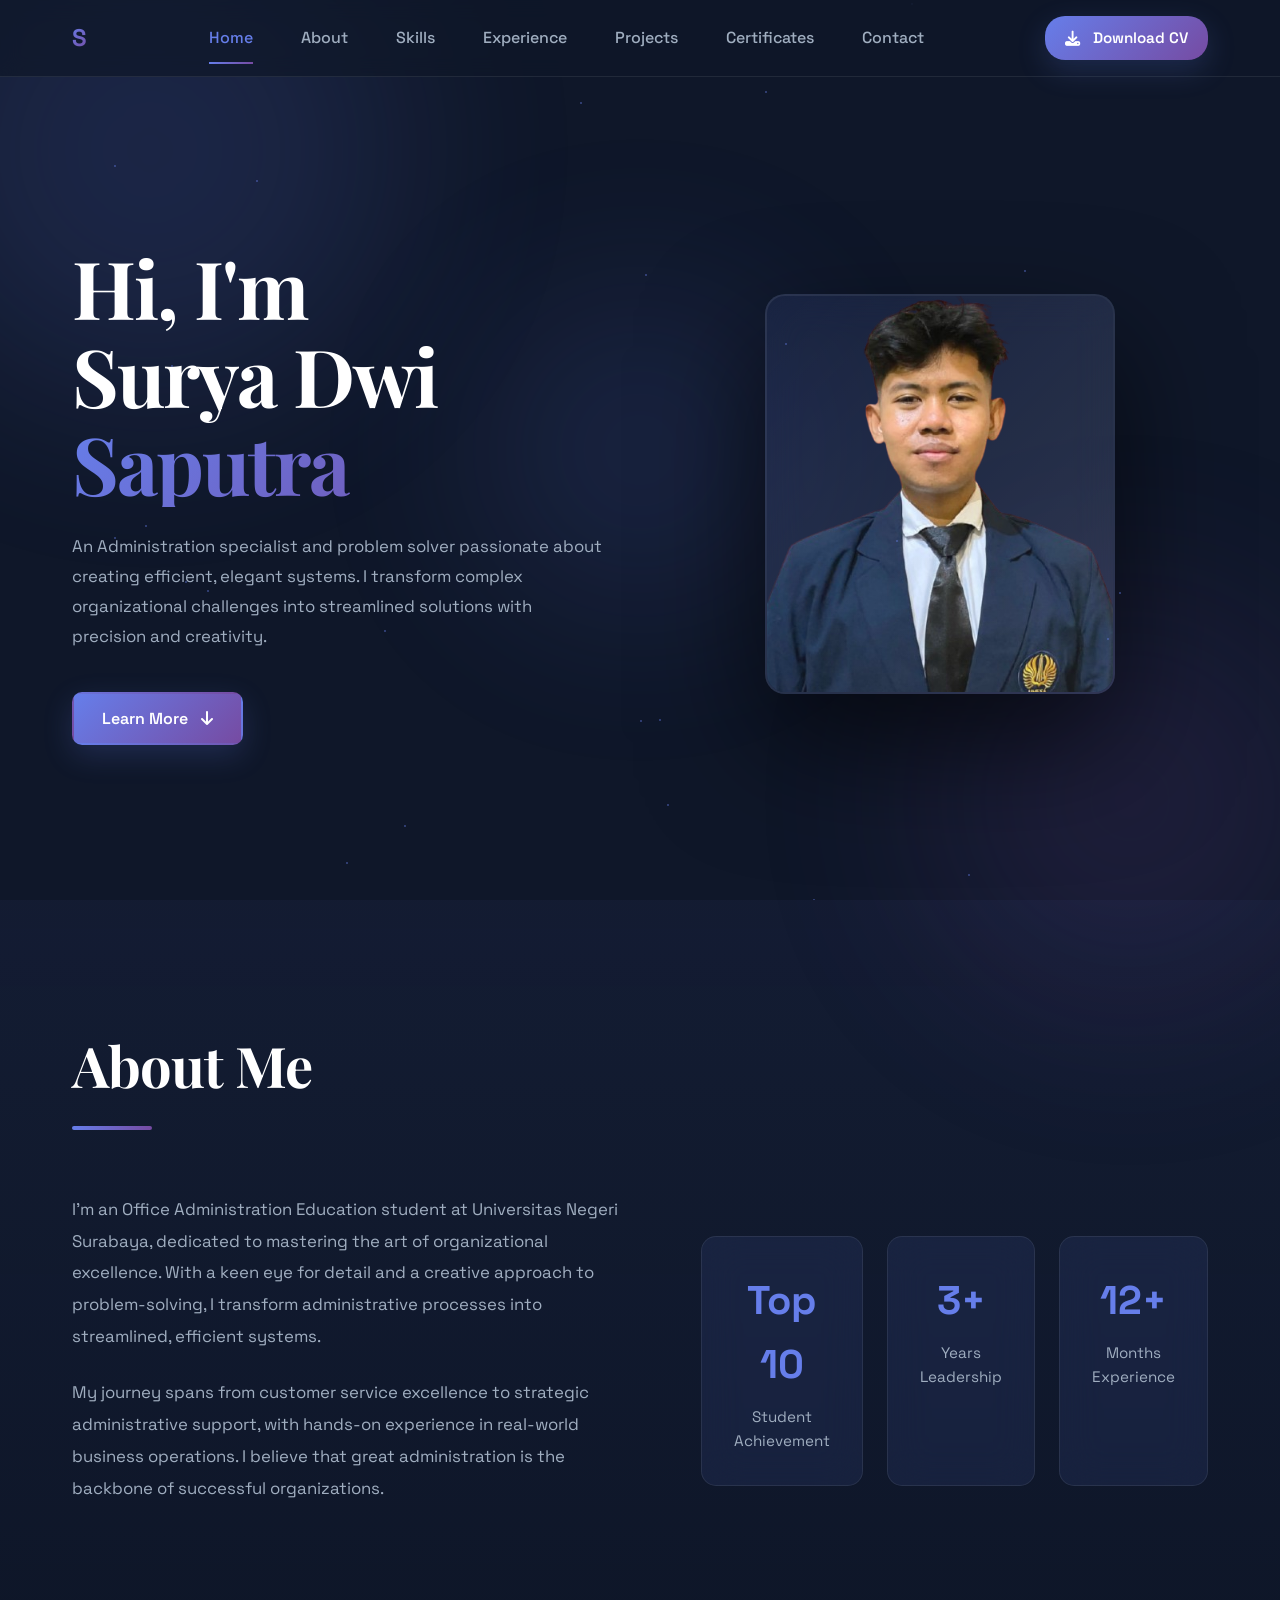
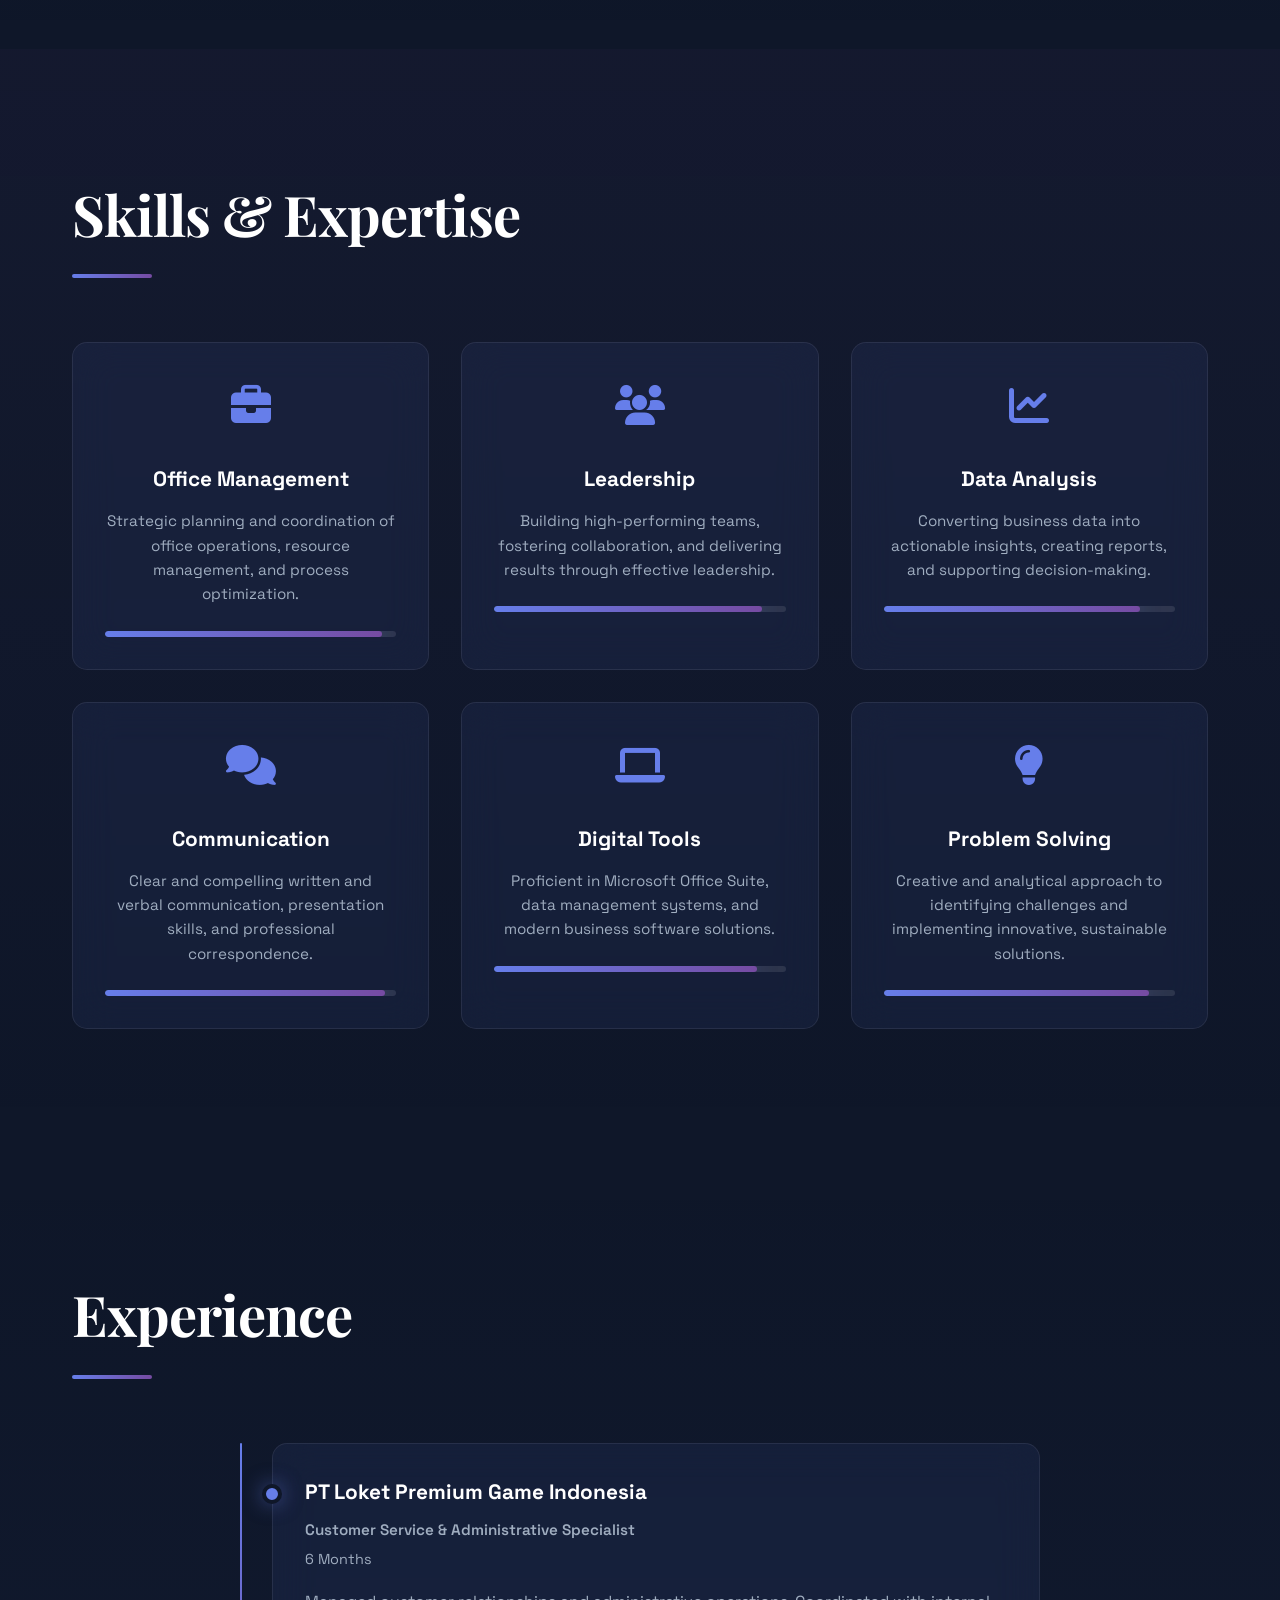
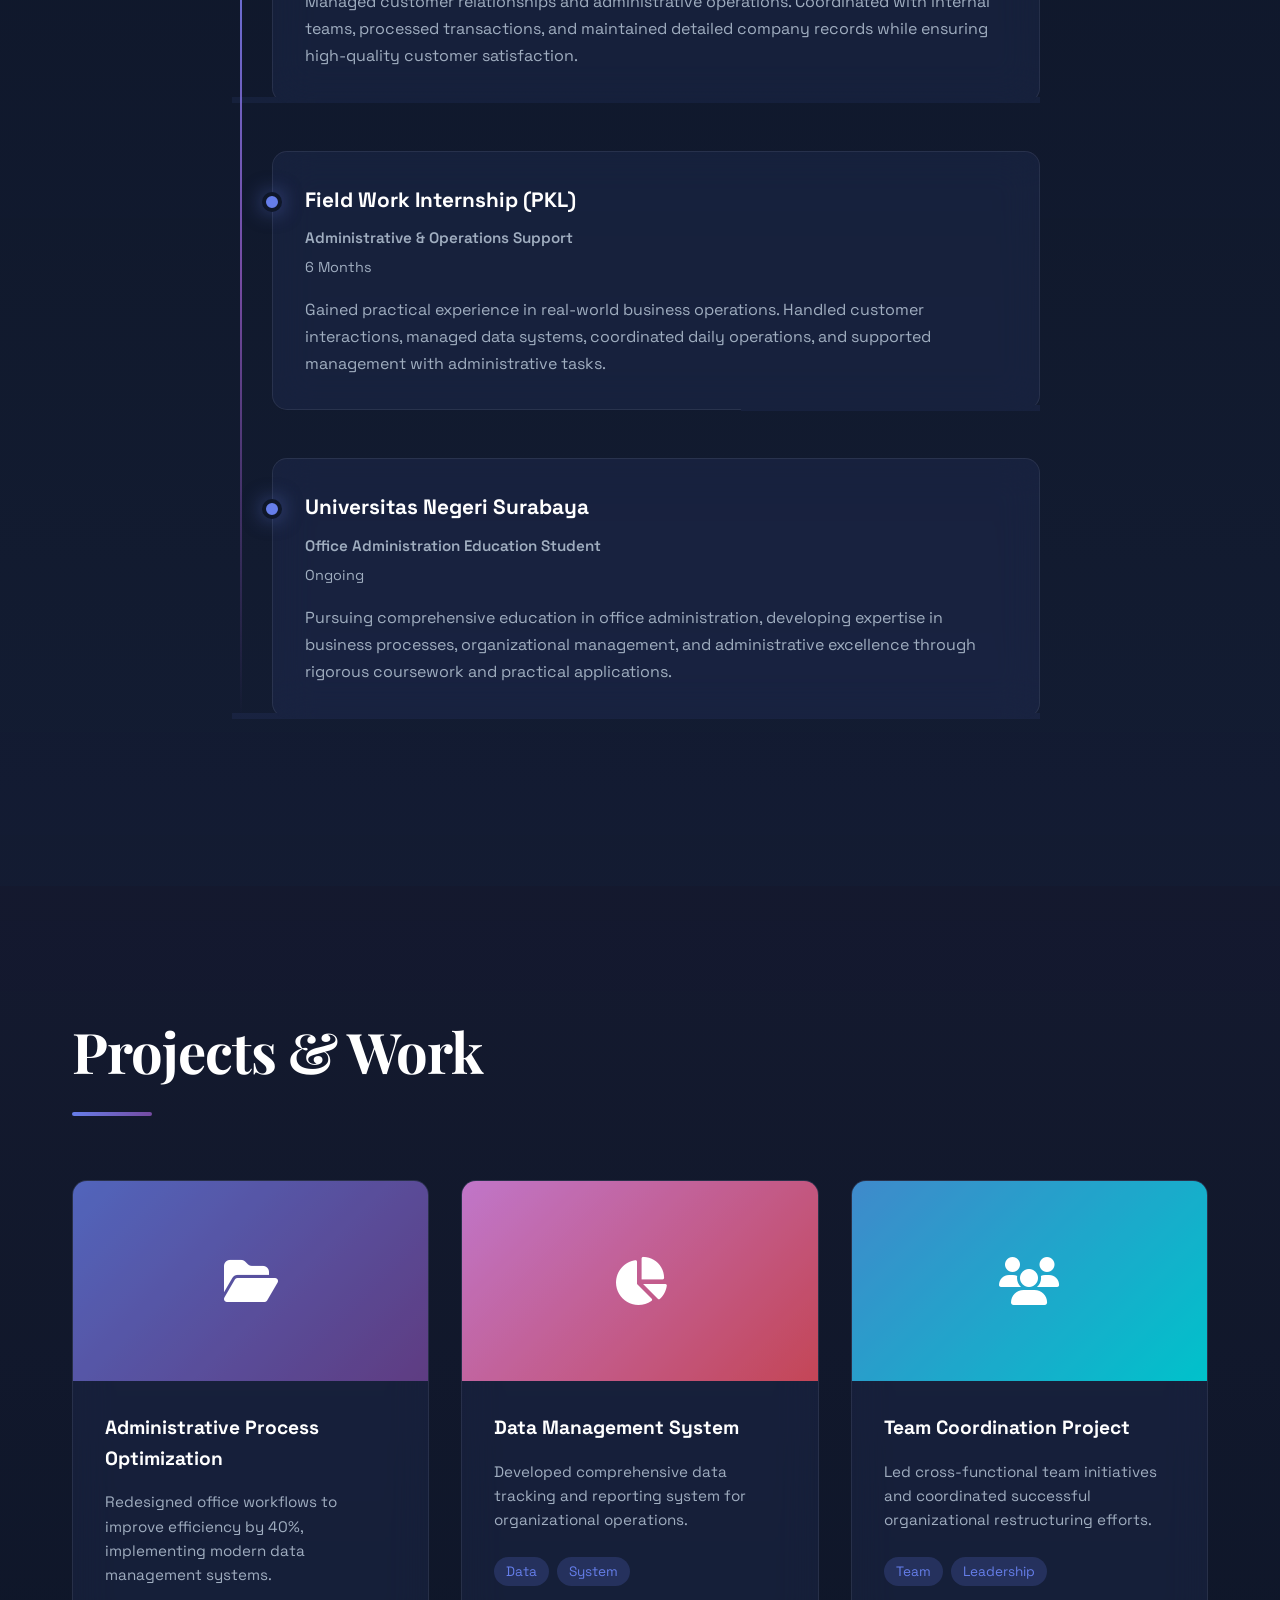
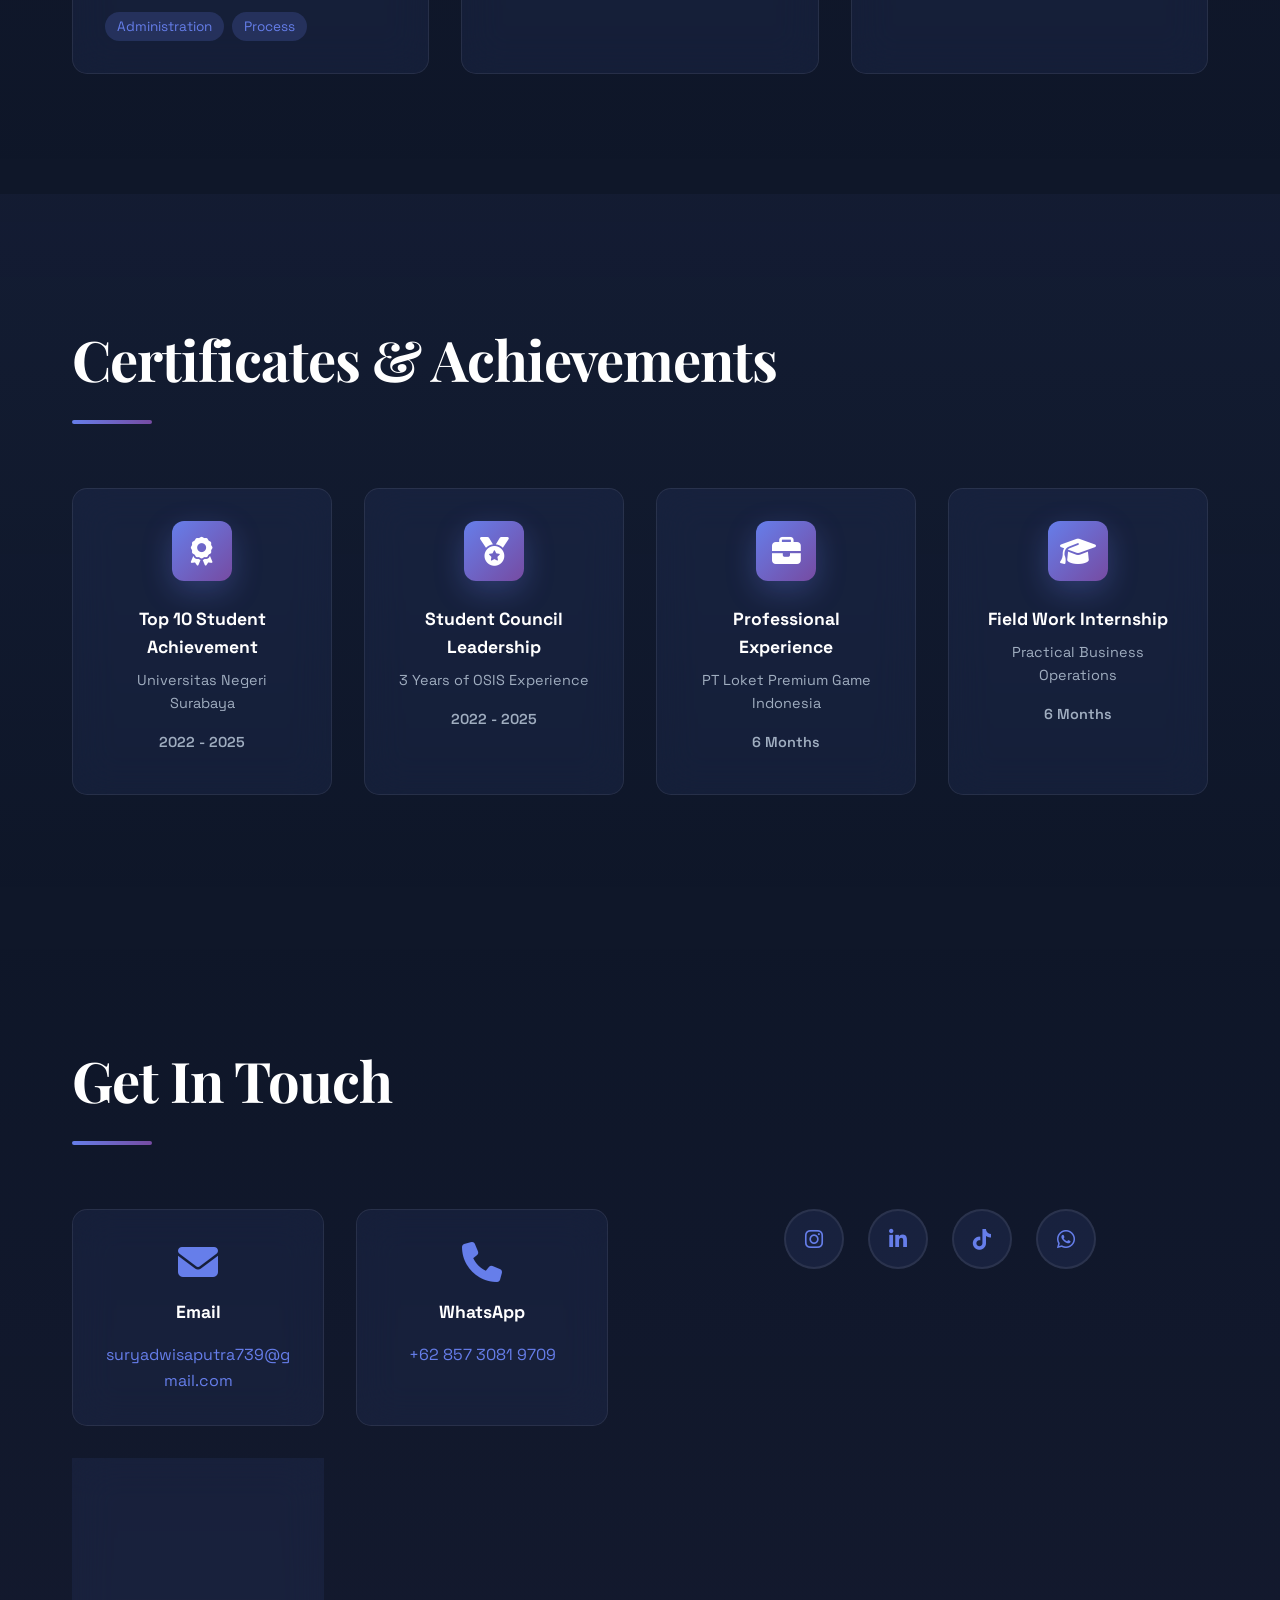
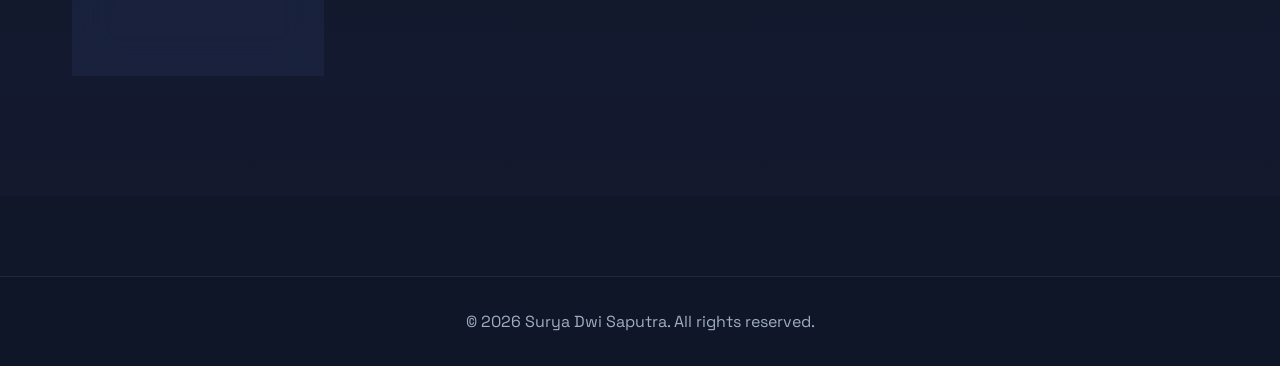
==== commit 0d95c2f3: "Add files via upload" ====
--- a/index.html
+++ b/index.html
@@ -4,59 +4,68 @@
     <meta charset="UTF-8">
     <meta name="viewport" content="width=device-width, initial-scale=1.0">
     <meta name="description" content="Surya Dwi Saputra - Administration Professional Portfolio">
-    <meta name="keywords" content="Administration, Professional, Portfolio, Surya">
-    <meta name="author" content="Surya Dwi Saputra">
+    <meta name="keywords" content="Administration, Professional, Portfolio">
     <title>Surya Dwi Saputra - Administration Professional</title>
     
-    <!-- Preload Critical Resources -->
-    <link rel="preload" href="https://fonts.googleapis.com/css2?family=Space+Grotesk:wght@400;500;600;700&family=Playfair+Display:wght@400;500;600;700&display=swap" as="style">
-    <link rel="preload" href="https://cdnjs.cloudflare.com/ajax/libs/font-awesome/6.4.0/css/all.min.css" as="style">
-    
-    <!-- Fonts -->
     <link rel="preconnect" href="https://fonts.googleapis.com">
     <link rel="preconnect" href="https://fonts.gstatic.com" crossorigin>
     <link href="https://fonts.googleapis.com/css2?family=Space+Grotesk:wght@400;500;600;700&family=Playfair+Display:wght@400;500;600;700&display=swap" rel="stylesheet">
-    
-    <!-- Font Awesome -->
     <link rel="stylesheet" href="https://cdnjs.cloudflare.com/ajax/libs/font-awesome/6.4.0/css/all.min.css">
     
-    <!-- Styles -->
     <link rel="stylesheet" href="style.css">
 </head>
 <body>
-    <!-- Preloader -->
-    <div class="preloader" id="preloader">
-        <div class="preloader-content">
-            <div class="preloader-logo">S.</div>
-            <div class="preloader-text">Loading Portfolio</div>
+    <!-- Opening Animation -->
+    <div class="opening-animation" id="openingAnimation">
+        <div class="opening-container">
+            <div class="opening-background">
+                <div class="opening-blur"></div>
+                <div class="opening-particles"></div>
+            </div>
+            
+            <div class="opening-content">
+                <h1 class="opening-title" id="openingTitle">Surya Dwi Saputra</h1>
+                <div class="opening-subtitle" id="openingSubtitle">
+                    <span class="subtitle-line">Administration Specialist</span>
+                    <span class="subtitle-line">Customer Service Expert</span>
+                    <span class="subtitle-line">Office Admin Student</span>
+                </div>
+                <div class="opening-line"></div>
+            </div>
         </div>
     </div>
 
     <!-- Scroll Progress Bar -->
     <div class="scroll-progress" id="scrollProgress"></div>
 
-    <!-- Animated Background -->
-    <div class="bg-blur">
-        <div class="blur-element blur-1"></div>
-        <div class="blur-element blur-2"></div>
-        <div class="blur-element blur-3"></div>
+    <!-- Background Elements -->
+    <div class="floating-bg">
+        <div class="floating-shape shape-1"></div>
+        <div class="floating-shape shape-2"></div>
+        <div class="floating-shape shape-3"></div>
     </div>
 
     <!-- Navigation -->
     <nav class="navbar" id="navbar">
         <div class="nav-container">
-            <a href="#home" class="nav-logo">S.</a>
+            <a href="#" class="nav-logo">
+                <span class="logo-icon">S</span>
+            </a>
             
             <div class="nav-menu" id="navMenu">
-                <a href="#home" class="nav-link">Home</a>
+                <a href="#home" class="nav-link active">Home</a>
                 <a href="#about" class="nav-link">About</a>
                 <a href="#skills" class="nav-link">Skills</a>
                 <a href="#experience" class="nav-link">Experience</a>
                 <a href="#projects" class="nav-link">Projects</a>
                 <a href="#certificates" class="nav-link">Certificates</a>
-                <a href="cv.pdf" class="nav-link" download>CV</a>
                 <a href="#contact" class="nav-link">Contact</a>
             </div>
+
+            <a href="cv.pdf" class="btn-cv-download" download title="Download CV">
+                <i class="fas fa-download"></i>
+                <span>Download CV</span>
+            </a>
 
             <div class="hamburger" id="hamburger">
                 <span></span>
@@ -68,50 +77,45 @@
 
     <!-- Hero Section -->
     <section class="hero" id="home">
-        <div class="container">
+        <div class="hero-container">
             <div class="hero-content">
-                <div class="hero-text">
-                    <h1 class="hero-title">
-                        <span class="title-word">Hi, I'm</span>
-                        <span class="title-word">Surya Dwi</span>
-                        <span class="title-word highlight">Saputra</span>
-                    </h1>
-                    <p class="hero-subtitle">
-                        An Administration specialist and problem solver passionate about creating efficient, elegant systems. I transform complex organizational challenges into streamlined solutions with precision and creativity.
-                    </p>
-                    <div class="hero-buttons">
-                        <a href="https://wa.me/6285730819709" class="btn btn-whatsapp" target="_blank" rel="noopener">
-                            <i class="fab fa-whatsapp"></i>
-                            WhatsApp
-                        </a>
-                        <a href="cv.pdf" class="btn btn-cv" download>
-                            <i class="fas fa-download"></i>
-                            Lihat CV
-                        </a>
-                    </div>
-                </div>
-
-                <div class="hero-visual">
-                    <div class="profile-box" id="profileBox">
-                        <img src="profile.png" alt="Surya Dwi Saputra" class="profile-image" loading="lazy">
-                        <div class="profile-glow"></div>
-                    </div>
-                </div>
-            </div>
-
-            <div class="scroll-hint">
-                <i class="fas fa-chevron-down"></i>
-                <span>Scroll to explore</span>
-            </div>
+                <h1 class="hero-title">
+                    <span class="title-line">Hi, I'm</span>
+                    <span class="title-line">Surya Dwi</span>
+                    <span class="title-line highlight">Saputra</span>
+                </h1>
+                <p class="hero-subtitle">
+                    An Administration specialist and problem solver passionate about creating efficient, elegant systems. I transform complex organizational challenges into streamlined solutions with precision and creativity.
+                </p>
+                <a href="#about" class="btn-learn-more">
+                    <span>Learn More</span>
+                    <i class="fas fa-arrow-down"></i>
+                </a>
+            </div>
+
+            <div class="hero-visual">
+                <div class="profile-card">
+                    <img src="profile.png" alt="Surya Dwi Saputra" loading="lazy">
+                    <div class="profile-glow"></div>
+                </div>
+            </div>
+        </div>
+
+        <div class="hero-particles">
+            <div class="particle"></div>
+            <div class="particle"></div>
+            <div class="particle"></div>
+            <div class="particle"></div>
+            <div class="particle"></div>
         </div>
     </section>
 
     <!-- About Section -->
     <section class="about" id="about">
-        <div class="container">
+        <div class="section-container">
             <div class="section-header">
                 <h2 class="section-title">About Me</h2>
-                <div class="title-underline"></div>
+                <div class="title-accent"></div>
             </div>
 
             <div class="about-content">
@@ -124,7 +128,7 @@
                 <div class="about-stats">
                     <div class="stat-card">
                         <span class="stat-number">Top 10</span>
-                        <span class="stat-label">Student<br>Ranking</span>
+                        <span class="stat-label">Student<br>Achievement</span>
                     </div>
                     <div class="stat-card">
                         <span class="stat-number">3+</span>
@@ -141,10 +145,10 @@
 
     <!-- Skills Section -->
     <section class="skills" id="skills">
-        <div class="container">
+        <div class="section-container">
             <div class="section-header">
                 <h2 class="section-title">Skills & Expertise</h2>
-                <div class="title-underline"></div>
+                <div class="title-accent"></div>
             </div>
 
             <div class="skills-grid">
@@ -153,9 +157,9 @@
                         <i class="fas fa-briefcase"></i>
                     </div>
                     <h3>Office Management</h3>
-                    <p>Strategic planning and coordination of office operations.</p>
-                    <div class="skill-level">
-                        <div class="skill-bar" style="--percentage: 95%"></div>
+                    <p>Strategic planning and coordination of office operations, resource management, and process optimization.</p>
+                    <div class="skill-bar">
+                        <div class="skill-progress" style="--progress: 95%"></div>
                     </div>
                 </div>
 
@@ -164,9 +168,9 @@
                         <i class="fas fa-users"></i>
                     </div>
                     <h3>Leadership</h3>
-                    <p>Building high-performing teams and fostering collaboration.</p>
-                    <div class="skill-level">
-                        <div class="skill-bar" style="--percentage: 92%"></div>
+                    <p>Building high-performing teams, fostering collaboration, and delivering results through effective leadership.</p>
+                    <div class="skill-bar">
+                        <div class="skill-progress" style="--progress: 92%"></div>
                     </div>
                 </div>
 
@@ -175,9 +179,9 @@
                         <i class="fas fa-chart-line"></i>
                     </div>
                     <h3>Data Analysis</h3>
-                    <p>Converting business data into actionable insights.</p>
-                    <div class="skill-level">
-                        <div class="skill-bar" style="--percentage: 88%"></div>
+                    <p>Converting business data into actionable insights, creating reports, and supporting decision-making.</p>
+                    <div class="skill-bar">
+                        <div class="skill-progress" style="--progress: 88%"></div>
                     </div>
                 </div>
 
@@ -186,9 +190,9 @@
                         <i class="fas fa-comments"></i>
                     </div>
                     <h3>Communication</h3>
-                    <p>Clear written and verbal communication skills.</p>
-                    <div class="skill-level">
-                        <div class="skill-bar" style="--percentage: 96%"></div>
+                    <p>Clear and compelling written and verbal communication, presentation skills, and professional correspondence.</p>
+                    <div class="skill-bar">
+                        <div class="skill-progress" style="--progress: 96%"></div>
                     </div>
                 </div>
 
@@ -197,9 +201,9 @@
                         <i class="fas fa-laptop"></i>
                     </div>
                     <h3>Digital Tools</h3>
-                    <p>Proficient in Microsoft Office and business software.</p>
-                    <div class="skill-level">
-                        <div class="skill-bar" style="--percentage: 90%"></div>
+                    <p>Proficient in Microsoft Office Suite, data management systems, and modern business software solutions.</p>
+                    <div class="skill-bar">
+                        <div class="skill-progress" style="--progress: 90%"></div>
                     </div>
                 </div>
 
@@ -208,9 +212,9 @@
                         <i class="fas fa-lightbulb"></i>
                     </div>
                     <h3>Problem Solving</h3>
-                    <p>Creative approach to identifying and solving challenges.</p>
-                    <div class="skill-level">
-                        <div class="skill-bar" style="--percentage: 91%"></div>
+                    <p>Creative and analytical approach to identifying challenges and implementing innovative, sustainable solutions.</p>
+                    <div class="skill-bar">
+                        <div class="skill-progress" style="--progress: 91%"></div>
                     </div>
                 </div>
             </div>
@@ -219,10 +223,10 @@
 
     <!-- Experience Section -->
     <section class="experience" id="experience">
-        <div class="container">
+        <div class="section-container">
             <div class="section-header">
                 <h2 class="section-title">Experience</h2>
-                <div class="title-underline"></div>
+                <div class="title-accent"></div>
             </div>
 
             <div class="timeline">
@@ -232,7 +236,7 @@
                         <h3>PT Loket Premium Game Indonesia</h3>
                         <p class="timeline-role">Customer Service & Administrative Specialist</p>
                         <p class="timeline-period">6 Months</p>
-                        <p>Managed customer relationships and administrative operations. Coordinated with internal teams, processed transactions, and maintained detailed company records.</p>
+                        <p>Managed customer relationships and administrative operations. Coordinated with internal teams, processed transactions, and maintained detailed company records while ensuring high-quality customer satisfaction.</p>
                     </div>
                 </div>
 
@@ -242,7 +246,7 @@
                         <h3>Field Work Internship (PKL)</h3>
                         <p class="timeline-role">Administrative & Operations Support</p>
                         <p class="timeline-period">6 Months</p>
-                        <p>Gained practical experience in real-world business operations. Handled customer interactions, managed data systems, and coordinated daily operations.</p>
+                        <p>Gained practical experience in real-world business operations. Handled customer interactions, managed data systems, coordinated daily operations, and supported management with administrative tasks.</p>
                     </div>
                 </div>
 
@@ -252,7 +256,7 @@
                         <h3>Universitas Negeri Surabaya</h3>
                         <p class="timeline-role">Office Administration Education Student</p>
                         <p class="timeline-period">Ongoing</p>
-                        <p>Pursuing comprehensive education in office administration with focus on business processes and organizational excellence.</p>
+                        <p>Pursuing comprehensive education in office administration, developing expertise in business processes, organizational management, and administrative excellence through rigorous coursework and practical applications.</p>
                     </div>
                 </div>
             </div>
@@ -261,10 +265,10 @@
 
     <!-- Projects Section -->
     <section class="projects" id="projects">
-        <div class="container">
+        <div class="section-container">
             <div class="section-header">
                 <h2 class="section-title">Projects & Work</h2>
-                <div class="title-underline"></div>
+                <div class="title-accent"></div>
             </div>
 
             <div class="projects-grid">
@@ -315,15 +319,15 @@
 
     <!-- Certificates Section -->
     <section class="certificates" id="certificates">
-        <div class="container">
+        <div class="section-container">
             <div class="section-header">
                 <h2 class="section-title">Certificates & Achievements</h2>
-                <div class="title-underline"></div>
+                <div class="title-accent"></div>
             </div>
 
             <div class="certificates-grid">
                 <div class="cert-card">
-                    <div class="cert-header">
+                    <div class="cert-icon">
                         <i class="fas fa-award"></i>
                     </div>
                     <h3>Top 10 Student Achievement</h3>
@@ -332,7 +336,7 @@
                 </div>
 
                 <div class="cert-card">
-                    <div class="cert-header">
+                    <div class="cert-icon">
                         <i class="fas fa-medal"></i>
                     </div>
                     <h3>Student Council Leadership</h3>
@@ -341,7 +345,7 @@
                 </div>
 
                 <div class="cert-card">
-                    <div class="cert-header">
+                    <div class="cert-icon">
                         <i class="fas fa-briefcase"></i>
                     </div>
                     <h3>Professional Experience</h3>
@@ -350,7 +354,7 @@
                 </div>
 
                 <div class="cert-card">
-                    <div class="cert-header">
+                    <div class="cert-icon">
                         <i class="fas fa-graduation-cap"></i>
                     </div>
                     <h3>Field Work Internship</h3>
@@ -363,10 +367,10 @@
 
     <!-- Contact Section -->
     <section class="contact" id="contact">
-        <div class="container">
+        <div class="section-container">
             <div class="section-header">
                 <h2 class="section-title">Get In Touch</h2>
-                <div class="title-underline"></div>
+                <div class="title-accent"></div>
             </div>
 
             <div class="contact-wrapper">
@@ -415,12 +419,11 @@
 
     <!-- Footer -->
     <footer class="footer">
-        <div class="container">
+        <div class="section-container">
             <p>&copy; 2026 Surya Dwi Saputra. All rights reserved.</p>
         </div>
     </footer>
 
-    <!-- Scripts -->
     <script src="script.js" defer></script>
 </body>
 </html>
--- a/style.css
+++ b/style.css
@@ -1,19 +1,16 @@
 /* ============================================
-   PREMIUM PORTFOLIO - MODERN & ELEGANT
+   PREMIUM PORTFOLIO - CINEMATIC DESIGN
    ============================================ */
 
 :root {
     --primary: #0f1729;
     --secondary: #667eea;
     --accent: #764ba2;
-    --success: #25D366;
     --text: #ffffff;
-    --text-light: #b0b8c1;
-    --border: rgba(255, 255, 255, 0.1);
-    --shadow: 0 10px 30px rgba(0, 0, 0, 0.3);
-    --shadow-lg: 0 30px 80px rgba(0, 0, 0, 0.5);
-    --transition: all 0.4s cubic-bezier(0.22, 1, 0.36, 1);
-    --transition-fast: all 0.3s ease-out;
+    --text-light: #a0aec0;
+    --border: rgba(255, 255, 255, 0.08);
+    --shadow: 0 20px 50px rgba(0, 0, 0, 0.4);
+    --shadow-lg: 0 50px 120px rgba(0, 0, 0, 0.6);
 }
 
 * {
@@ -35,12 +32,8 @@
     line-height: 1.6;
 }
 
-/* ============================================
-   SCROLL & SCROLLBAR
-   ============================================ */
-
 ::-webkit-scrollbar {
-    width: 8px;
+    width: 10px;
 }
 
 ::-webkit-scrollbar-track {
@@ -50,7 +43,6 @@
 ::-webkit-scrollbar-thumb {
     background: linear-gradient(180deg, var(--secondary), var(--accent));
     border-radius: 10px;
-    transition: background 0.3s;
 }
 
 ::-webkit-scrollbar-thumb:hover {
@@ -58,25 +50,10 @@
 }
 
 /* ============================================
-   SCROLL PROGRESS BAR
-   ============================================ */
-
-.scroll-progress {
-    position: fixed;
-    top: 0;
-    left: 0;
-    height: 3px;
-    background: linear-gradient(90deg, var(--secondary), var(--accent));
-    width: 0%;
-    z-index: 999;
-    transition: width 0.2s ease;
-}
-
-/* ============================================
-   PRELOADER
-   ============================================ */
-
-.preloader {
+   OPENING ANIMATION (Cinematic)
+   ============================================ */
+
+.opening-animation {
     position: fixed;
     top: 0;
     left: 0;
@@ -87,138 +64,254 @@
     align-items: center;
     justify-content: center;
     z-index: 10000;
-    animation: fadeOut 0.8s ease-out 1.5s forwards;
-}
-
-.preloader-content {
+    animation: openingFadeOut 0.8s ease-out 2.5s forwards;
+}
+
+.opening-container {
+    position: relative;
+    width: 100%;
+    height: 100%;
+    display: flex;
+    align-items: center;
+    justify-content: center;
+}
+
+.opening-background {
+    position: absolute;
+    inset: 0;
+    overflow: hidden;
+}
+
+.opening-blur {
+    position: absolute;
+    width: 500px;
+    height: 500px;
+    background: radial-gradient(circle, rgba(102, 126, 234, 0.3), transparent);
+    border-radius: 50%;
+    top: 50%;
+    left: 50%;
+    transform: translate(-50%, -50%);
+    filter: blur(80px);
+    animation: openingBlurPulse 2s ease-in-out;
+}
+
+@keyframes openingBlurPulse {
+    0%, 100% { transform: translate(-50%, -50%) scale(1); }
+    50% { transform: translate(-50%, -50%) scale(1.2); }
+}
+
+.opening-particles {
+    position: absolute;
+    inset: 0;
+}
+
+.opening-particles::before,
+.opening-particles::after {
+    content: '';
+    position: absolute;
+    width: 100%;
+    height: 100%;
+    background-image: 
+        radial-gradient(2px 2px at 20px 30px, #667eea, rgba(102, 126, 234, 0)),
+        radial-gradient(2px 2px at 60px 70px, #764ba2, rgba(118, 75, 162, 0)),
+        radial-gradient(1px 1px at 50px 50px, #667eea, rgba(102, 126, 234, 0)),
+        radial-gradient(1px 1px at 130px 80px, #764ba2, rgba(118, 75, 162, 0)),
+        radial-gradient(2px 2px at 90px 10px, #667eea, rgba(102, 126, 234, 0));
+    background-repeat: repeat;
+    background-size: 200px 200px;
+    animation: openingParticleFloat 3s ease-in-out infinite;
+    opacity: 0.4;
+}
+
+@keyframes openingParticleFloat {
+    0%, 100% { opacity: 0.4; transform: translateY(0); }
+    50% { opacity: 0.8; transform: translateY(-20px); }
+}
+
+.opening-content {
+    position: relative;
+    z-index: 10;
     text-align: center;
-}
-
-.preloader-logo {
-    font-size: 4em;
+    animation: openingContentReveal 0.8s ease-out 0.3s backwards;
+}
+
+@keyframes openingContentReveal {
+    from {
+        opacity: 0;
+        transform: scale(0.9);
+    }
+    to {
+        opacity: 1;
+        transform: scale(1);
+    }
+}
+
+.opening-title {
+    font-family: 'Playfair Display', serif;
+    font-size: clamp(3em, 10vw, 5.5em);
     font-weight: 700;
     background: linear-gradient(135deg, var(--secondary), var(--accent));
     -webkit-background-clip: text;
     -webkit-text-fill-color: transparent;
     background-clip: text;
-    margin-bottom: 1rem;
-    animation: pulse 1.5s ease-in-out infinite;
-}
-
-.preloader-text {
-    font-size: 1.1em;
+    margin-bottom: 2rem;
+    letter-spacing: -2px;
+    animation: openingTitleScale 1.2s cubic-bezier(0.22, 1, 0.36, 1) 0.5s backwards;
+}
+
+@keyframes openingTitleScale {
+    from {
+        opacity: 0;
+        transform: scale(0.8) translateY(30px);
+    }
+    to {
+        opacity: 1;
+        transform: scale(1) translateY(0);
+    }
+}
+
+.opening-subtitle {
+    display: flex;
+    flex-direction: column;
+    gap: 0.5rem;
+    margin-bottom: 2rem;
+}
+
+.subtitle-line {
+    font-size: clamp(1em, 2.5vw, 1.3em);
     color: var(--text-light);
-    animation: fadeInUp 0.8s ease-out;
-}
-
-@keyframes fadeOut {
+    animation: openingSubtitleSlide 0.8s cubic-bezier(0.22, 1, 0.36, 1) backwards;
+}
+
+.subtitle-line:nth-child(1) { animation-delay: 0.8s; }
+.subtitle-line:nth-child(2) { animation-delay: 1s; }
+.subtitle-line:nth-child(3) { animation-delay: 1.2s; }
+
+@keyframes openingSubtitleSlide {
+    from {
+        opacity: 0;
+        transform: translateX(-50px);
+    }
+    to {
+        opacity: 1;
+        transform: translateX(0);
+    }
+}
+
+.opening-line {
+    width: 60px;
+    height: 3px;
+    background: linear-gradient(90deg, var(--secondary), var(--accent));
+    margin: 0 auto;
+    border-radius: 2px;
+    animation: openingLineExpand 0.8s ease-out 1.5s backwards;
+}
+
+@keyframes openingLineExpand {
+    from {
+        width: 0;
+        opacity: 0;
+    }
+    to {
+        width: 60px;
+        opacity: 1;
+    }
+}
+
+@keyframes openingFadeOut {
     to {
         opacity: 0;
         visibility: hidden;
     }
 }
 
-@keyframes pulse {
-    0%, 100% { transform: scale(1); }
-    50% { transform: scale(1.1); }
-}
-
-@keyframes fadeInUp {
-    from {
-        opacity: 0;
-        transform: translateY(20px);
-    }
-    to {
-        opacity: 1;
-        transform: translateY(0);
-    }
-}
-
-/* ============================================
-   BACKGROUND ELEMENTS
-   ============================================ */
-
-.bg-blur {
+/* ============================================
+   SCROLL PROGRESS BAR
+   ============================================ */
+
+.scroll-progress {
     position: fixed;
-    width: 100%;
-    height: 100%;
     top: 0;
     left: 0;
+    height: 3px;
+    background: linear-gradient(90deg, var(--secondary), var(--accent));
+    width: 0%;
+    z-index: 999;
+    transition: width 0.3s ease;
+}
+
+/* ============================================
+   FLOATING BACKGROUND
+   ============================================ */
+
+.floating-bg {
+    position: fixed;
+    inset: 0;
     z-index: -1;
     pointer-events: none;
 }
 
-.blur-element {
+.floating-shape {
     position: absolute;
     border-radius: 50%;
-    filter: blur(80px);
-    opacity: 0.3;
-}
-
-.blur-1 {
-    width: 400px;
-    height: 400px;
+    filter: blur(100px);
+    opacity: 0.15;
+}
+
+.shape-1 {
+    width: 500px;
+    height: 500px;
     background: var(--secondary);
     top: -100px;
     left: -100px;
-    animation: float 8s ease-in-out infinite;
-}
-
-.blur-2 {
+    animation: float 15s ease-in-out infinite;
+}
+
+.shape-2 {
+    width: 400px;
+    height: 400px;
+    background: var(--accent);
+    bottom: -100px;
+    right: -50px;
+    animation: float 18s ease-in-out infinite;
+    animation-delay: 2s;
+}
+
+.shape-3 {
     width: 300px;
     height: 300px;
-    background: var(--accent);
-    bottom: -50px;
-    right: -50px;
-    animation: float 10s ease-in-out infinite;
-    animation-delay: 2s;
-}
-
-.blur-3 {
-    width: 250px;
-    height: 250px;
     background: var(--secondary);
     top: 50%;
     left: 50%;
     transform: translate(-50%, -50%);
-    animation: float 12s ease-in-out infinite;
+    animation: float 20s ease-in-out infinite;
     animation-delay: 4s;
 }
 
 @keyframes float {
     0%, 100% { transform: translateY(0) rotate(0deg); }
-    50% { transform: translateY(-40px) rotate(180deg); }
-}
-
-/* ============================================
-   CONTAINER
-   ============================================ */
-
-.container {
-    max-width: 1200px;
-    margin: 0 auto;
-    padding: 0 2rem;
-}
-
-/* ============================================
-   NAVBAR
+    50% { transform: translateY(-50px) rotate(180deg); }
+}
+
+/* ============================================
+   NAVIGATION
    ============================================ */
 
 .navbar {
     position: fixed;
     top: 0;
     width: 100%;
-    background: rgba(15, 23, 41, 0.8);
-    backdrop-filter: blur(20px);
+    background: rgba(15, 23, 41, 0.7);
+    backdrop-filter: blur(10px);
     border-bottom: 1px solid var(--border);
     z-index: 100;
     padding: 1rem 0;
-    transition: var(--transition-fast);
-    box-shadow: 0 10px 30px rgba(0, 0, 0, 0.2);
+    transition: all 0.3s ease;
 }
 
 .navbar.scroll {
     background: rgba(15, 23, 41, 0.95);
+    backdrop-filter: blur(20px);
     box-shadow: var(--shadow);
 }
 
@@ -229,17 +322,21 @@
     display: flex;
     justify-content: space-between;
     align-items: center;
+    gap: 2rem;
 }
 
 .nav-logo {
     font-size: 1.5em;
     font-weight: 700;
+    text-decoration: none;
+    transition: transform 0.3s ease;
+}
+
+.logo-icon {
     background: linear-gradient(135deg, var(--secondary), var(--accent));
     -webkit-background-clip: text;
     -webkit-text-fill-color: transparent;
     background-clip: text;
-    text-decoration: none;
-    transition: var(--transition-fast);
 }
 
 .nav-logo:hover {
@@ -248,8 +345,8 @@
 
 .nav-menu {
     display: flex;
-    gap: 2rem;
-    list-style: none;
+    gap: 3rem;
+    align-items: center;
 }
 
 .nav-link {
@@ -258,35 +355,73 @@
     font-weight: 500;
     position: relative;
     transition: color 0.3s ease;
-    padding: 0.5rem 1rem;
+    padding: 0.5rem 0;
 }
 
 .nav-link::after {
     content: '';
     position: absolute;
     bottom: -5px;
-    left: 1rem;
+    left: 0;
     width: 0;
     height: 2px;
     background: linear-gradient(90deg, var(--secondary), var(--accent));
     transition: width 0.3s ease;
 }
 
-.nav-link:hover {
-    color: var(--secondary);
-}
-
-.nav-link:hover::after {
-    width: calc(100% - 2rem);
-}
-
+.nav-link:hover,
 .nav-link.active {
     color: var(--secondary);
+}
+
+.nav-link:hover::after,
+.nav-link.active::after {
+    width: 100%;
+}
+
+.btn-cv-download {
+    display: flex;
+    align-items: center;
+    gap: 0.8rem;
+    padding: 10px 20px;
+    background: linear-gradient(135deg, var(--secondary), var(--accent));
+    border: none;
+    border-radius: 20px;
+    color: white;
+    text-decoration: none;
+    font-weight: 600;
+    font-size: 0.95em;
+    cursor: pointer;
+    transition: all 0.3s ease;
+    box-shadow: 0 10px 30px rgba(102, 126, 234, 0.2);
+    position: relative;
+    overflow: hidden;
+}
+
+.btn-cv-download::before {
+    content: '';
+    position: absolute;
+    inset: 0;
+    background: rgba(255, 255, 255, 0.1);
+    transform: scaleX(0);
+    transform-origin: left;
+    transition: transform 0.3s ease;
+    z-index: -1;
+}
+
+.btn-cv-download:hover {
+    transform: translateY(-3px);
+    box-shadow: 0 20px 50px rgba(102, 126, 234, 0.4);
+}
+
+.btn-cv-download:hover::before {
+    transform: scaleX(1);
 }
 
 .hamburger {
     display: none;
     flex-direction: column;
+    gap: 6px;
     cursor: pointer;
 }
 
@@ -294,9 +429,62 @@
     width: 25px;
     height: 3px;
     background: var(--text);
-    margin: 5px 0;
-    transition: var(--transition-fast);
     border-radius: 2px;
+    transition: all 0.3s ease;
+}
+
+.hamburger.active span:nth-child(1) {
+    transform: rotate(-45deg) translate(-8px, 8px);
+}
+
+.hamburger.active span:nth-child(2) {
+    opacity: 0;
+}
+
+.hamburger.active span:nth-child(3) {
+    transform: rotate(45deg) translate(-8px, -8px);
+}
+
+/* ============================================
+   SECTIONS
+   ============================================ */
+
+.section-container {
+    max-width: 1200px;
+    margin: 0 auto;
+    padding: 0 2rem;
+}
+
+section {
+    padding: 120px 0;
+    position: relative;
+    z-index: 10;
+}
+
+.section-header {
+    margin-bottom: 4rem;
+    animation: fadeInUp 0.8s ease-out;
+}
+
+.section-title {
+    font-family: 'Playfair Display', serif;
+    font-size: clamp(2em, 5vw, 3.5em);
+    font-weight: 700;
+    margin-bottom: 1rem;
+    letter-spacing: -1px;
+}
+
+.title-accent {
+    width: 80px;
+    height: 4px;
+    background: linear-gradient(90deg, var(--secondary), var(--accent));
+    border-radius: 2px;
+    animation: slideRight 0.8s cubic-bezier(0.22, 1, 0.36, 1);
+}
+
+@keyframes slideRight {
+    from { width: 0; }
+    to { width: 80px; }
 }
 
 /* ============================================
@@ -312,48 +500,47 @@
     overflow: hidden;
 }
 
-.hero .container {
-    width: 100%;
-}
-
-.hero-content {
+.hero-container {
     display: grid;
     grid-template-columns: 1fr 1fr;
     gap: 4rem;
     align-items: center;
-    margin-bottom: 3rem;
-}
-
-.hero-text {
+    max-width: 1200px;
+    margin: 0 auto;
+    padding: 0 2rem;
+    width: 100%;
+}
+
+.hero-content {
     animation: fadeInUp 0.8s ease-out;
 }
 
 .hero-title {
     font-family: 'Playfair Display', serif;
-    font-size: clamp(2.5em, 6vw, 4.5em);
+    font-size: clamp(2.5em, 8vw, 5em);
     font-weight: 700;
     line-height: 1.1;
     margin-bottom: 1.5rem;
-    color: var(--text);
-}
-
-.title-word {
+    letter-spacing: -2px;
+}
+
+.title-line {
     display: block;
-    animation: slideInUp 0.6s cubic-bezier(0.22, 1, 0.36, 1) backwards;
-}
-
-.title-word:nth-child(1) { animation-delay: 0.1s; }
-.title-word:nth-child(2) { animation-delay: 0.2s; }
-.title-word:nth-child(3) { animation-delay: 0.3s; }
-
-.title-word.highlight {
+    animation: slideUp 0.8s cubic-bezier(0.22, 1, 0.36, 1) backwards;
+}
+
+.title-line:nth-child(1) { animation-delay: 2.8s; }
+.title-line:nth-child(2) { animation-delay: 3s; }
+.title-line:nth-child(3) { animation-delay: 3.2s; }
+
+.title-line.highlight {
     background: linear-gradient(135deg, var(--secondary), var(--accent));
     -webkit-background-clip: text;
     -webkit-text-fill-color: transparent;
     background-clip: text;
 }
 
-@keyframes slideInUp {
+@keyframes slideUp {
     from {
         opacity: 0;
         transform: translateY(30px);
@@ -365,74 +552,53 @@
 }
 
 .hero-subtitle {
-    font-size: 1.1em;
+    font-size: 1.05em;
     color: var(--text-light);
-    line-height: 1.7;
+    line-height: 1.8;
     margin-bottom: 2.5rem;
     max-width: 550px;
-    animation: fadeInUp 0.8s ease-out 0.2s backwards;
-}
-
-.hero-buttons {
-    display: flex;
-    gap: 1.5rem;
-    animation: fadeInUp 0.8s ease-out 0.3s backwards;
-}
-
-.btn {
-    padding: 14px 32px;
-    border-radius: 10px;
-    font-weight: 600;
-    text-decoration: none;
-    cursor: pointer;
-    border: none;
+    animation: fadeInUp 0.8s ease-out 3.4s backwards;
+}
+
+@keyframes fadeInUp {
+    from {
+        opacity: 0;
+        transform: translateY(30px);
+    }
+    to {
+        opacity: 1;
+        transform: translateY(0);
+    }
+}
+
+.btn-learn-more {
     display: inline-flex;
     align-items: center;
     gap: 0.8rem;
-    transition: var(--transition);
-    font-size: 1em;
-    position: relative;
-    overflow: hidden;
-}
-
-.btn::before {
-    content: '';
-    position: absolute;
-    top: 0;
-    left: -100%;
-    width: 100%;
-    height: 100%;
-    background: rgba(255, 255, 255, 0.1);
-    transition: left 0.3s ease;
-    z-index: -1;
-}
-
-.btn:hover::before {
-    left: 100%;
-}
-
-.btn-whatsapp {
-    background: linear-gradient(135deg, #25D366, #1BA456);
+    padding: 12px 28px;
+    background: linear-gradient(135deg, var(--secondary), var(--accent));
+    border: 2px solid transparent;
+    border-radius: 10px;
     color: white;
-    box-shadow: 0 10px 30px rgba(37, 211, 102, 0.3);
-}
-
-.btn-whatsapp:hover {
-    transform: translateY(-3px);
-    box-shadow: 0 20px 50px rgba(37, 211, 102, 0.5);
-}
-
-.btn-cv {
-    background: rgba(102, 126, 234, 0.15);
-    color: var(--text);
-    border: 2px solid var(--secondary);
+    text-decoration: none;
+    font-weight: 600;
+    cursor: pointer;
+    transition: all 0.3s ease;
     box-shadow: 0 10px 30px rgba(102, 126, 234, 0.2);
-}
-
-.btn-cv:hover {
-    background: linear-gradient(135deg, rgba(102, 126, 234, 0.3), rgba(118, 75, 162, 0.3));
+    animation: fadeInUp 0.8s ease-out 3.6s backwards;
+}
+
+.btn-learn-more:hover {
     transform: translateY(-3px);
     box-shadow: 0 20px 50px rgba(102, 126, 234, 0.4);
+}
+
+.btn-learn-more i {
+    transition: transform 0.3s ease;
+}
+
+.btn-learn-more:hover i {
+    transform: translateY(5px);
 }
 
 .hero-visual {
@@ -441,10 +607,21 @@
     display: flex;
     align-items: center;
     justify-content: center;
-    animation: fadeInRight 0.8s ease-out 0.2s backwards;
-}
-
-.profile-box {
+    animation: fadeInRight 0.8s ease-out 3s backwards;
+}
+
+@keyframes fadeInRight {
+    from {
+        opacity: 0;
+        transform: translateX(50px);
+    }
+    to {
+        opacity: 1;
+        transform: translateX(0);
+    }
+}
+
+.profile-card {
     position: relative;
     width: 350px;
     height: 400px;
@@ -454,25 +631,30 @@
     background: rgba(102, 126, 234, 0.1);
     backdrop-filter: blur(20px);
     box-shadow: var(--shadow-lg);
-}
-
-.profile-image {
+    cursor: pointer;
+    transition: all 0.4s cubic-bezier(0.22, 1, 0.36, 1);
+}
+
+.profile-card:hover {
+    border-color: var(--secondary);
+    box-shadow: 0 0 60px rgba(102, 126, 234, 0.4), var(--shadow-lg);
+    transform: translateY(-10px);
+}
+
+.profile-card img {
     width: 100%;
     height: 100%;
     object-fit: cover;
-    transition: var(--transition);
-}
-
-.profile-box:hover .profile-image {
+    transition: all 0.4s ease;
+}
+
+.profile-card:hover img {
     transform: scale(1.05);
 }
 
 .profile-glow {
     position: absolute;
-    top: 0;
-    left: 0;
-    width: 100%;
-    height: 100%;
+    inset: 0;
     background: linear-gradient(135deg, transparent, rgba(255, 255, 255, 0.1));
     pointer-events: none;
     animation: glow 3s ease-in-out infinite;
@@ -483,76 +665,33 @@
     50% { opacity: 1; }
 }
 
-@keyframes fadeInRight {
-    from {
-        opacity: 0;
-        transform: translateX(50px);
-    }
-    to {
-        opacity: 1;
-        transform: translateX(0);
-    }
-}
-
-.scroll-hint {
-    text-align: center;
-    color: var(--text-light);
-    animation: bounce 2s ease-in-out infinite;
-    margin-top: 2rem;
-}
-
-.scroll-hint i {
-    display: block;
-    font-size: 1.5em;
-    margin-bottom: 0.5rem;
-    color: var(--secondary);
-}
-
-@keyframes bounce {
-    0%, 100% { transform: translateY(0); }
-    50% { transform: translateY(10px); }
-}
-
-/* ============================================
-   SECTIONS
-   ============================================ */
-
-section {
-    padding: 100px 0;
-    position: relative;
-    z-index: 10;
-}
-
-.section-header {
-    margin-bottom: 4rem;
-    animation: fadeInUp 0.8s ease-out;
-}
-
-.section-title {
-    font-family: 'Playfair Display', serif;
-    font-size: clamp(2em, 5vw, 3.5em);
-    font-weight: 700;
-    margin-bottom: 1.5rem;
-    color: var(--text);
-}
-
-.title-underline {
-    width: 80px;
-    height: 4px;
-    background: linear-gradient(90deg, var(--secondary), var(--accent));
-    border-radius: 2px;
-    animation: slideRight 0.6s cubic-bezier(0.22, 1, 0.36, 1);
-}
-
-@keyframes slideRight {
-    from {
-        width: 0;
-        opacity: 0;
-    }
-    to {
-        width: 80px;
-        opacity: 1;
-    }
+.hero-particles {
+    position: absolute;
+    inset: 0;
+    pointer-events: none;
+}
+
+.particle {
+    position: absolute;
+    width: 2px;
+    height: 2px;
+    background: var(--secondary);
+    border-radius: 50%;
+    opacity: 0.5;
+    animation: particleFloat 20s infinite ease-in;
+}
+
+.particle:nth-child(1) { left: 20%; top: 20%; animation-delay: 0s; }
+.particle:nth-child(2) { left: 80%; top: 30%; animation-delay: 2s; }
+.particle:nth-child(3) { left: 30%; top: 70%; animation-delay: 4s; }
+.particle:nth-child(4) { left: 70%; top: 60%; animation-delay: 6s; }
+.particle:nth-child(5) { left: 50%; top: 80%; animation-delay: 8s; }
+
+@keyframes particleFloat {
+    0%, 100% { transform: translateY(0) translateX(0); opacity: 0; }
+    10% { opacity: 0.5; }
+    90% { opacity: 0.5; }
+    100% { transform: translateY(-100vh) translateX(100px); opacity: 0; }
 }
 
 /* ============================================
@@ -565,7 +704,7 @@
 
 .about-content {
     display: grid;
-    grid-template-columns: 1fr 1fr;
+    grid-template-columns: 1.2fr 1fr;
     gap: 4rem;
     align-items: center;
 }
@@ -574,7 +713,7 @@
     font-size: 1.05em;
     color: var(--text-light);
     margin-bottom: 1.5rem;
-    line-height: 1.8;
+    line-height: 1.9;
     animation: fadeInUp 0.8s ease-out backwards;
 }
 
@@ -594,7 +733,7 @@
     border-radius: 15px;
     text-align: center;
     backdrop-filter: blur(20px);
-    transition: var(--transition);
+    transition: all 0.4s cubic-bezier(0.22, 1, 0.36, 1);
     animation: fadeInUp 0.8s ease-out backwards;
 }
 
@@ -603,10 +742,10 @@
 .stat-card:nth-child(3) { animation-delay: 0.5s; }
 
 .stat-card:hover {
-    background: rgba(102, 126, 234, 0.2);
+    background: rgba(102, 126, 234, 0.15);
     border-color: var(--secondary);
     transform: translateY(-10px);
-    box-shadow: 0 20px 50px rgba(102, 126, 234, 0.2);
+    box-shadow: 0 20px 60px rgba(102, 126, 234, 0.2);
 }
 
 .stat-number {
@@ -645,7 +784,7 @@
     border-radius: 15px;
     text-align: center;
     backdrop-filter: blur(20px);
-    transition: var(--transition);
+    transition: all 0.4s cubic-bezier(0.22, 1, 0.36, 1);
     animation: fadeInUp 0.8s ease-out backwards;
 }
 
@@ -667,11 +806,11 @@
     font-size: 2.5em;
     color: var(--secondary);
     margin-bottom: 1.5rem;
-    transition: var(--transition);
+    transition: all 0.4s ease;
 }
 
 .skill-card:hover .skill-icon {
-    transform: scale(1.2) rotate(10deg);
+    transform: scale(1.3) rotate(10deg);
     color: var(--accent);
 }
 
@@ -687,25 +826,24 @@
     font-size: 0.95em;
 }
 
-.skill-level {
+.skill-bar {
     height: 6px;
     background: rgba(255, 255, 255, 0.1);
     border-radius: 3px;
     overflow: hidden;
-    margin-top: 1rem;
-}
-
-.skill-bar {
+}
+
+.skill-progress {
     height: 100%;
     background: linear-gradient(90deg, var(--secondary), var(--accent));
     border-radius: 3px;
-    width: var(--percentage);
-    animation: fillBar 1.5s cubic-bezier(0.22, 1, 0.36, 1);
-    box-shadow: 0 0 15px rgba(102, 126, 234, 0.5);
-}
-
-@keyframes fillBar {
-    from { width: 0 !important; }
+    width: var(--progress);
+    animation: skillFill 1.5s cubic-bezier(0.22, 1, 0.36, 1);
+    box-shadow: 0 0 20px rgba(102, 126, 234, 0.5);
+}
+
+@keyframes skillFill {
+    from { width: 0; }
 }
 
 /* ============================================
@@ -718,9 +856,9 @@
 
 .timeline {
     position: relative;
-    padding-left: 2rem;
     max-width: 800px;
     margin: 0 auto;
+    padding-left: 2rem;
 }
 
 .timeline::before {
@@ -742,7 +880,7 @@
     border: 1px solid var(--border);
     border-radius: 15px;
     backdrop-filter: blur(20px);
-    transition: var(--transition);
+    transition: all 0.4s cubic-bezier(0.22, 1, 0.36, 1);
     animation: fadeInUp 0.8s ease-out backwards;
 }
 
@@ -759,21 +897,21 @@
 
 .timeline-dot {
     position: absolute;
-    left: -10px;
+    left: -11px;
     top: 2.5rem;
     width: 20px;
     height: 20px;
     background: var(--secondary);
     border: 4px solid var(--primary);
     border-radius: 50%;
-    transition: var(--transition-fast);
+    transition: all 0.4s ease;
     box-shadow: 0 0 20px rgba(102, 126, 234, 0.5);
 }
 
 .timeline-item:hover .timeline-dot {
     transform: scale(1.3);
-    box-shadow: 0 0 30px rgba(102, 126, 234, 0.8);
     background: var(--accent);
+    box-shadow: 0 0 30px rgba(118, 75, 162, 0.8);
 }
 
 .timeline-content h3 {
@@ -820,7 +958,7 @@
     border-radius: 15px;
     overflow: hidden;
     backdrop-filter: blur(20px);
-    transition: var(--transition);
+    transition: all 0.4s cubic-bezier(0.22, 1, 0.36, 1);
     animation: fadeInUp 0.8s ease-out backwards;
 }
 
@@ -829,8 +967,8 @@
 .project-card:nth-child(3) { animation-delay: 0.3s; }
 
 .project-card:hover {
+    border-color: var(--secondary);
     transform: translateY(-10px);
-    border-color: var(--secondary);
     box-shadow: 0 20px 60px rgba(102, 126, 234, 0.3);
 }
 
@@ -844,7 +982,7 @@
     color: white;
     position: relative;
     overflow: hidden;
-    transition: var(--transition);
+    transition: all 0.4s ease;
 }
 
 .project-card:hover .project-image {
@@ -856,6 +994,12 @@
     position: absolute;
     inset: 0;
     background: rgba(0, 0, 0, 0.2);
+    z-index: 1;
+}
+
+.project-image i {
+    position: relative;
+    z-index: 2;
 }
 
 .project-content {
@@ -887,7 +1031,7 @@
     padding: 4px 12px;
     border-radius: 20px;
     font-size: 0.85em;
-    transition: var(--transition-fast);
+    transition: all 0.3s ease;
 }
 
 .project-card:hover .project-tags span {
@@ -916,7 +1060,7 @@
     border-radius: 15px;
     text-align: center;
     backdrop-filter: blur(20px);
-    transition: var(--transition);
+    transition: all 0.4s cubic-bezier(0.22, 1, 0.36, 1);
     animation: fadeInUp 0.8s ease-out backwards;
 }
 
@@ -932,7 +1076,7 @@
     box-shadow: 0 20px 60px rgba(102, 126, 234, 0.3);
 }
 
-.cert-header {
+.cert-icon {
     width: 60px;
     height: 60px;
     background: linear-gradient(135deg, var(--secondary), var(--accent));
@@ -943,11 +1087,12 @@
     margin: 0 auto 1.5rem;
     font-size: 1.8em;
     color: white;
-    transition: var(--transition);
-}
-
-.cert-card:hover .cert-header {
-    transform: rotateY(180deg);
+    transition: all 0.4s ease;
+    box-shadow: 0 10px 30px rgba(102, 126, 234, 0.3);
+}
+
+.cert-card:hover .cert-icon {
+    transform: rotateY(360deg);
 }
 
 .cert-card h3 {
@@ -980,7 +1125,7 @@
     display: grid;
     grid-template-columns: 1fr 1fr;
     gap: 4rem;
-    align-items: center;
+    align-items: start;
 }
 
 .contact-info {
@@ -996,7 +1141,7 @@
     border-radius: 15px;
     text-align: center;
     backdrop-filter: blur(20px);
-    transition: var(--transition);
+    transition: all 0.4s cubic-bezier(0.22, 1, 0.36, 1);
     animation: fadeInUp 0.8s ease-out backwards;
 }
 
@@ -1015,11 +1160,11 @@
     font-size: 2.5em;
     color: var(--secondary);
     margin-bottom: 1rem;
-    transition: var(--transition);
+    transition: all 0.4s ease;
 }
 
 .contact-card:hover i {
-    transform: scale(1.2) rotate(10deg);
+    transform: scale(1.3) rotate(10deg);
     color: var(--accent);
 }
 
@@ -1063,7 +1208,7 @@
     background: rgba(102, 126, 234, 0.1);
     color: var(--secondary);
     text-decoration: none;
-    transition: var(--transition);
+    transition: all 0.4s cubic-bezier(0.22, 1, 0.36, 1);
     font-size: 1.3em;
 }
 
@@ -1071,8 +1216,8 @@
     border-color: var(--secondary);
     background: linear-gradient(135deg, var(--secondary), var(--accent));
     color: white;
-    transform: translateY(-10px) scale(1.1);
-    box-shadow: 0 15px 40px rgba(102, 126, 234, 0.4);
+    transform: translateY(-10px) scale(1.15);
+    box-shadow: 0 20px 50px rgba(102, 126, 234, 0.4);
 }
 
 /* ============================================
@@ -1096,7 +1241,7 @@
     justify-content: center;
     opacity: 0;
     visibility: hidden;
-    transition: var(--transition);
+    transition: all 0.4s cubic-bezier(0.22, 1, 0.36, 1);
     z-index: 99;
     box-shadow: var(--shadow);
 }
@@ -1107,7 +1252,7 @@
 }
 
 .back-to-top:hover {
-    transform: translateY(-5px);
+    transform: translateY(-5px) scale(1.1);
     box-shadow: var(--shadow-lg);
 }
 
@@ -1137,7 +1282,7 @@
         display: flex;
     }
 
-    .hero-content {
+    .hero-container {
         grid-template-columns: 1fr;
         gap: 2rem;
     }
@@ -1146,7 +1291,7 @@
         height: 300px;
     }
 
-    .profile-box {
+    .profile-card {
         width: 250px;
         height: 300px;
     }
@@ -1164,16 +1309,6 @@
         gap: 2rem;
     }
 
-    .hero-buttons {
-        flex-direction: column;
-        width: 100%;
-    }
-
-    .btn {
-        width: 100%;
-        justify-content: center;
-    }
-
     .hero-title {
         font-size: 2em;
     }
@@ -1181,17 +1316,69 @@
     .section-title {
         font-size: 2em;
     }
-}
-
-/* ============================================
-   MOBILE HAMBURGER MENU STYLES
+
+    section {
+        padding: 80px 0;
+    }
+}
+
+@media (max-width: 480px) {
+    .nav-container {
+        padding: 0 1rem;
+    }
+
+    .btn-cv-download {
+        padding: 8px 16px;
+        font-size: 0.85em;
+    }
+
+    .btn-cv-download span {
+        display: none;
+    }
+
+    .section-container {
+        padding: 0 1rem;
+    }
+
+    .hero-particles {
+        display: none;
+    }
+}
+
+/* ============================================
+   ADDITIONAL ANIMATIONS
+   ============================================ */
+
+@keyframes float {
+    0%, 100% { transform: translateY(0px); }
+    50% { transform: translateY(-15px); }
+}
+
+@keyframes ripple {
+    to {
+        transform: scale(4);
+        opacity: 0;
+    }
+}
+
+.ripple {
+    position: absolute;
+    border-radius: 50%;
+    background: rgba(255, 255, 255, 0.5);
+    transform: scale(0);
+    animation: ripple 0.6s ease-out;
+    pointer-events: none;
+}
+
+/* ============================================
+   MOBILE MENU RESPONSIVE
    ============================================ */
 
 @media (max-width: 768px) {
     .nav-menu {
         position: fixed;
         left: -100%;
-        top: 80px;
+        top: 70px;
         flex-direction: column;
         background-color: rgba(15, 23, 41, 0.95);
         width: 100%;
@@ -1200,6 +1387,7 @@
         gap: 0;
         backdrop-filter: blur(20px);
         border-bottom: 1px solid var(--border);
+        padding: 2rem 0;
     }
 
     .nav-menu.active {
@@ -1207,33 +1395,87 @@
     }
 
     .nav-link {
-        padding: 1.5rem;
-        width: 100%;
-        display: table;
+        display: block;
+        padding: 1rem;
         border-bottom: 1px solid var(--border);
     }
 
-    .hamburger.active span:nth-child(1) {
-        transform: rotate(-45deg) translate(-8px, 8px);
-    }
-
-    .hamburger.active span:nth-child(2) {
-        opacity: 0;
-    }
-
-    .hamburger.active span:nth-child(3) {
-        transform: rotate(45deg) translate(-7px, -7px);
-    }
-}
-
-/* ============================================
-   ACTIVE NAVIGATION LINK
-   ============================================ */
-
-.nav-link.active {
-    color: var(--secondary) !important;
-}
-
-.nav-link.active::after {
-    width: calc(100% - 2rem) !important;
-}
+    .nav-link::after {
+        display: none;
+    }
+
+    .btn-cv-download {
+        margin: 1rem;
+        width: calc(100% - 2rem);
+    }
+}
+
+/* ============================================
+   LOADING STATES
+   ============================================ */
+
+.loading {
+    pointer-events: none;
+    opacity: 0.6;
+}
+
+/* ============================================
+   TRANSITIONS
+   ============================================ */
+
+* {
+    transition: background-color 0.3s ease, color 0.3s ease, border-color 0.3s ease;
+}
+
+a, button {
+    transition: all 0.3s cubic-bezier(0.22, 1, 0.36, 1);
+}
+
+/* ============================================
+   FOCUS STATES (Accessibility)
+   ============================================ */
+
+button:focus,
+a:focus,
+input:focus,
+textarea:focus {
+    outline: 2px solid var(--secondary);
+    outline-offset: 2px;
+}
+
+/* ============================================
+   PRINT STYLES
+   ============================================ */
+
+@media print {
+    .navbar,
+    .scroll-progress,
+    .back-to-top,
+    .hamburger {
+        display: none;
+    }
+}
+
+/* ============================================
+   DARK MODE SUPPORT (future)
+   ============================================ */
+
+@media (prefers-color-scheme: dark) {
+    :root {
+        --primary: #0f1729;
+        --text: #ffffff;
+        --text-light: #a0aec0;
+    }
+}
+
+/* ============================================
+   REDUCED MOTION
+   ============================================ */
+
+@media (prefers-reduced-motion: reduce) {
+    * {
+        animation-duration: 0.01ms !important;
+        animation-iteration-count: 1 !important;
+        transition-duration: 0.01ms !important;
+    }
+}
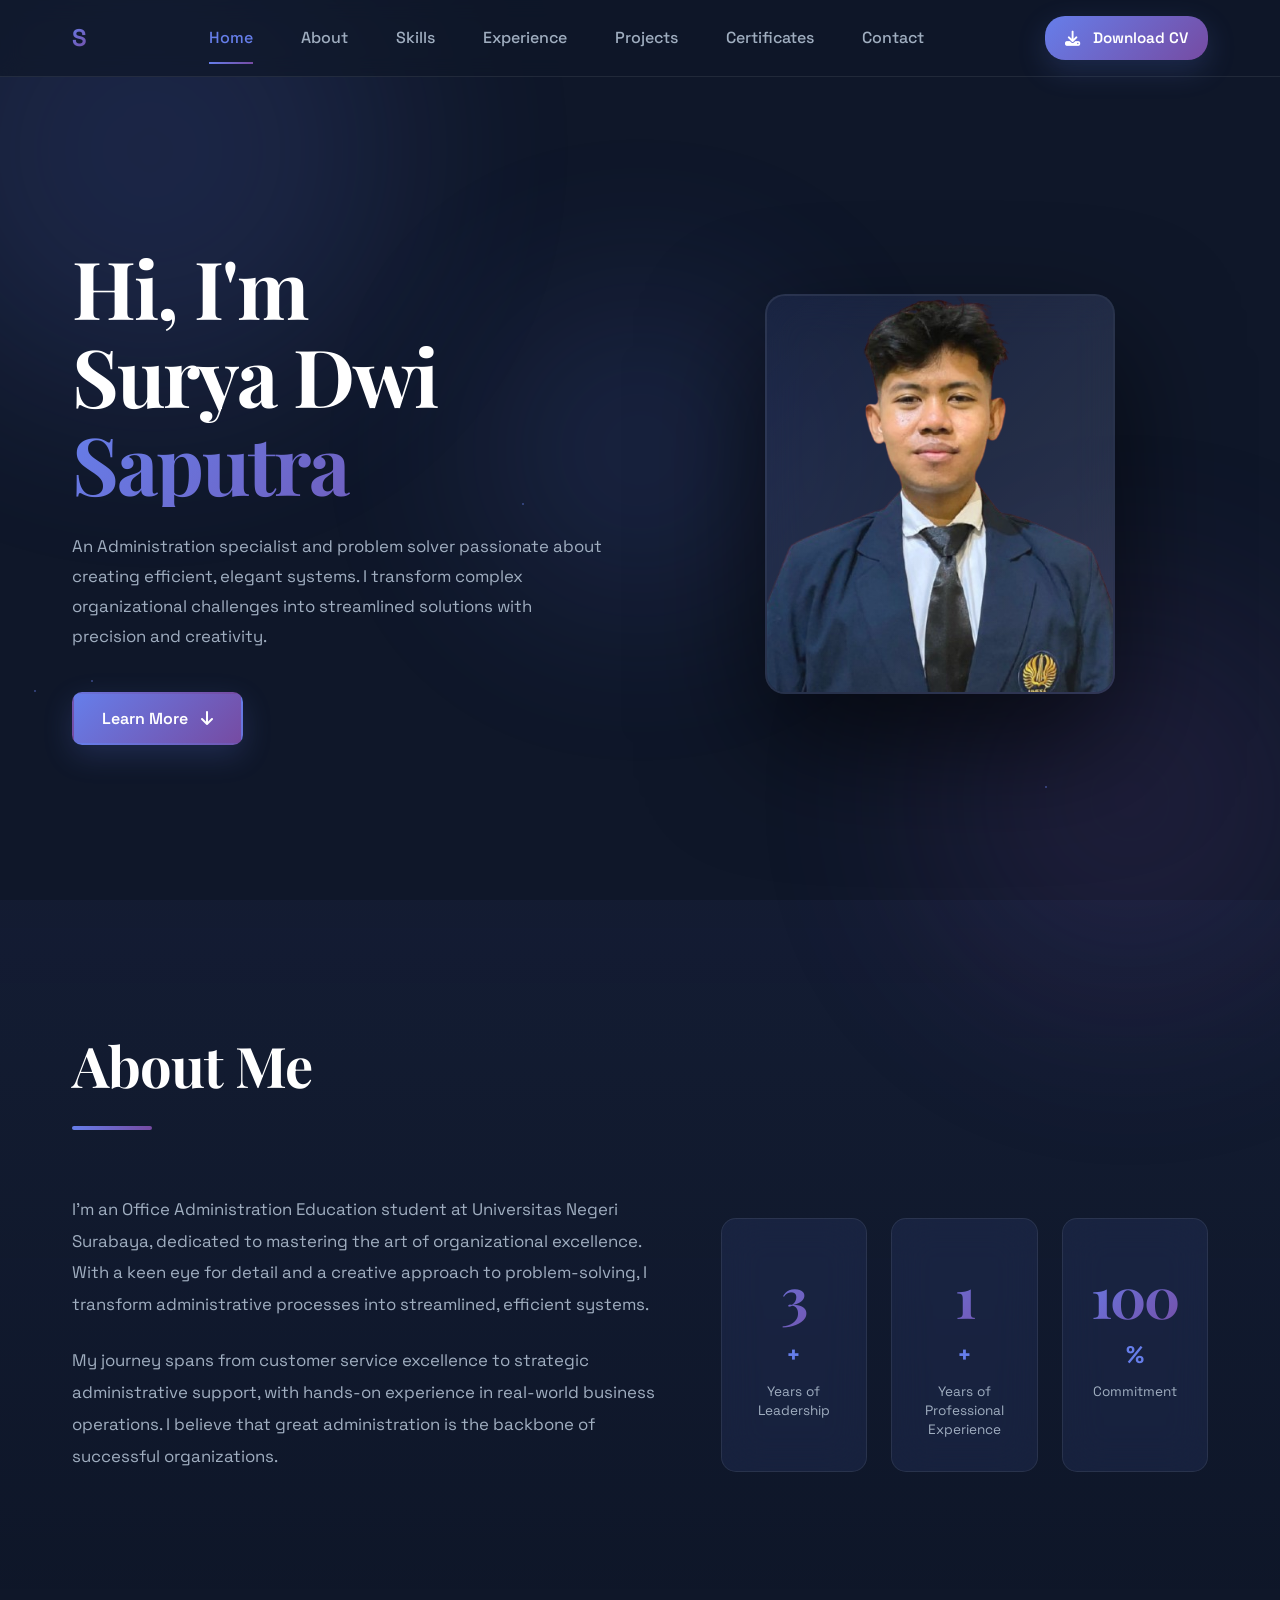
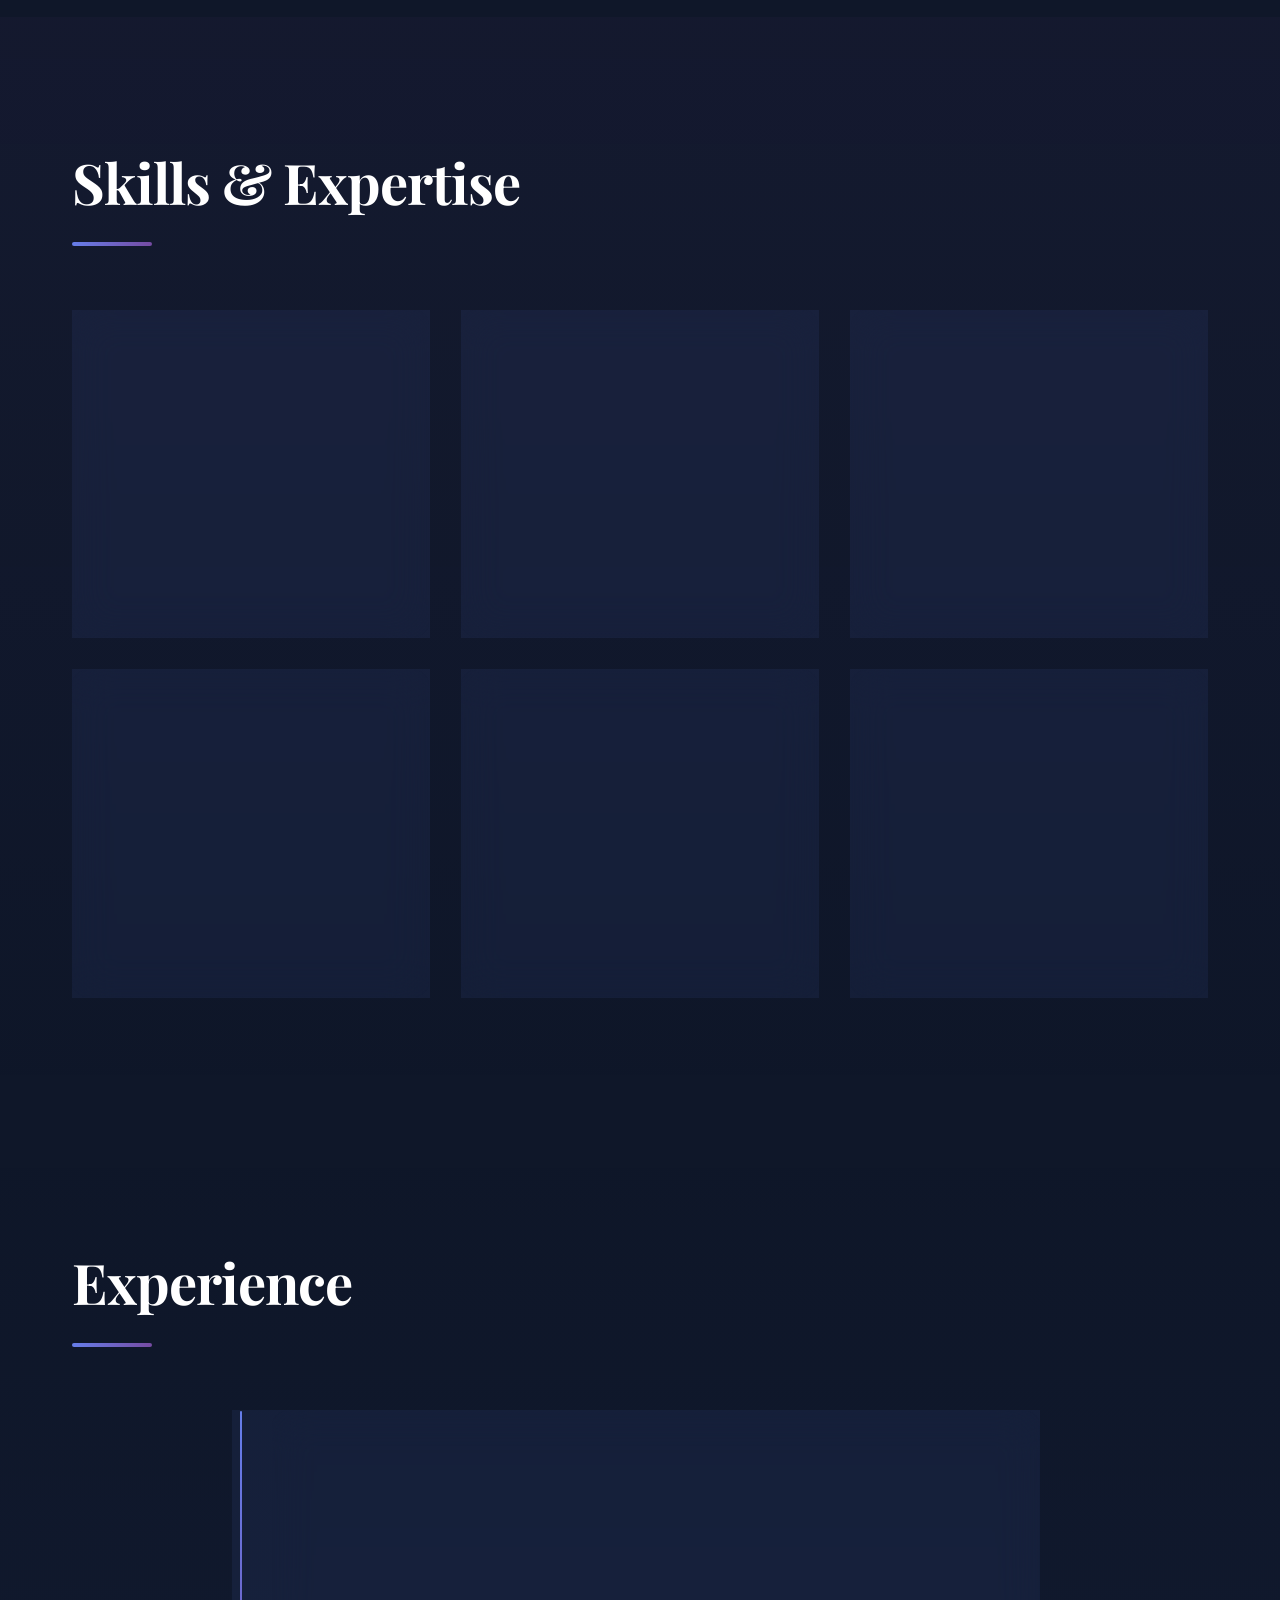
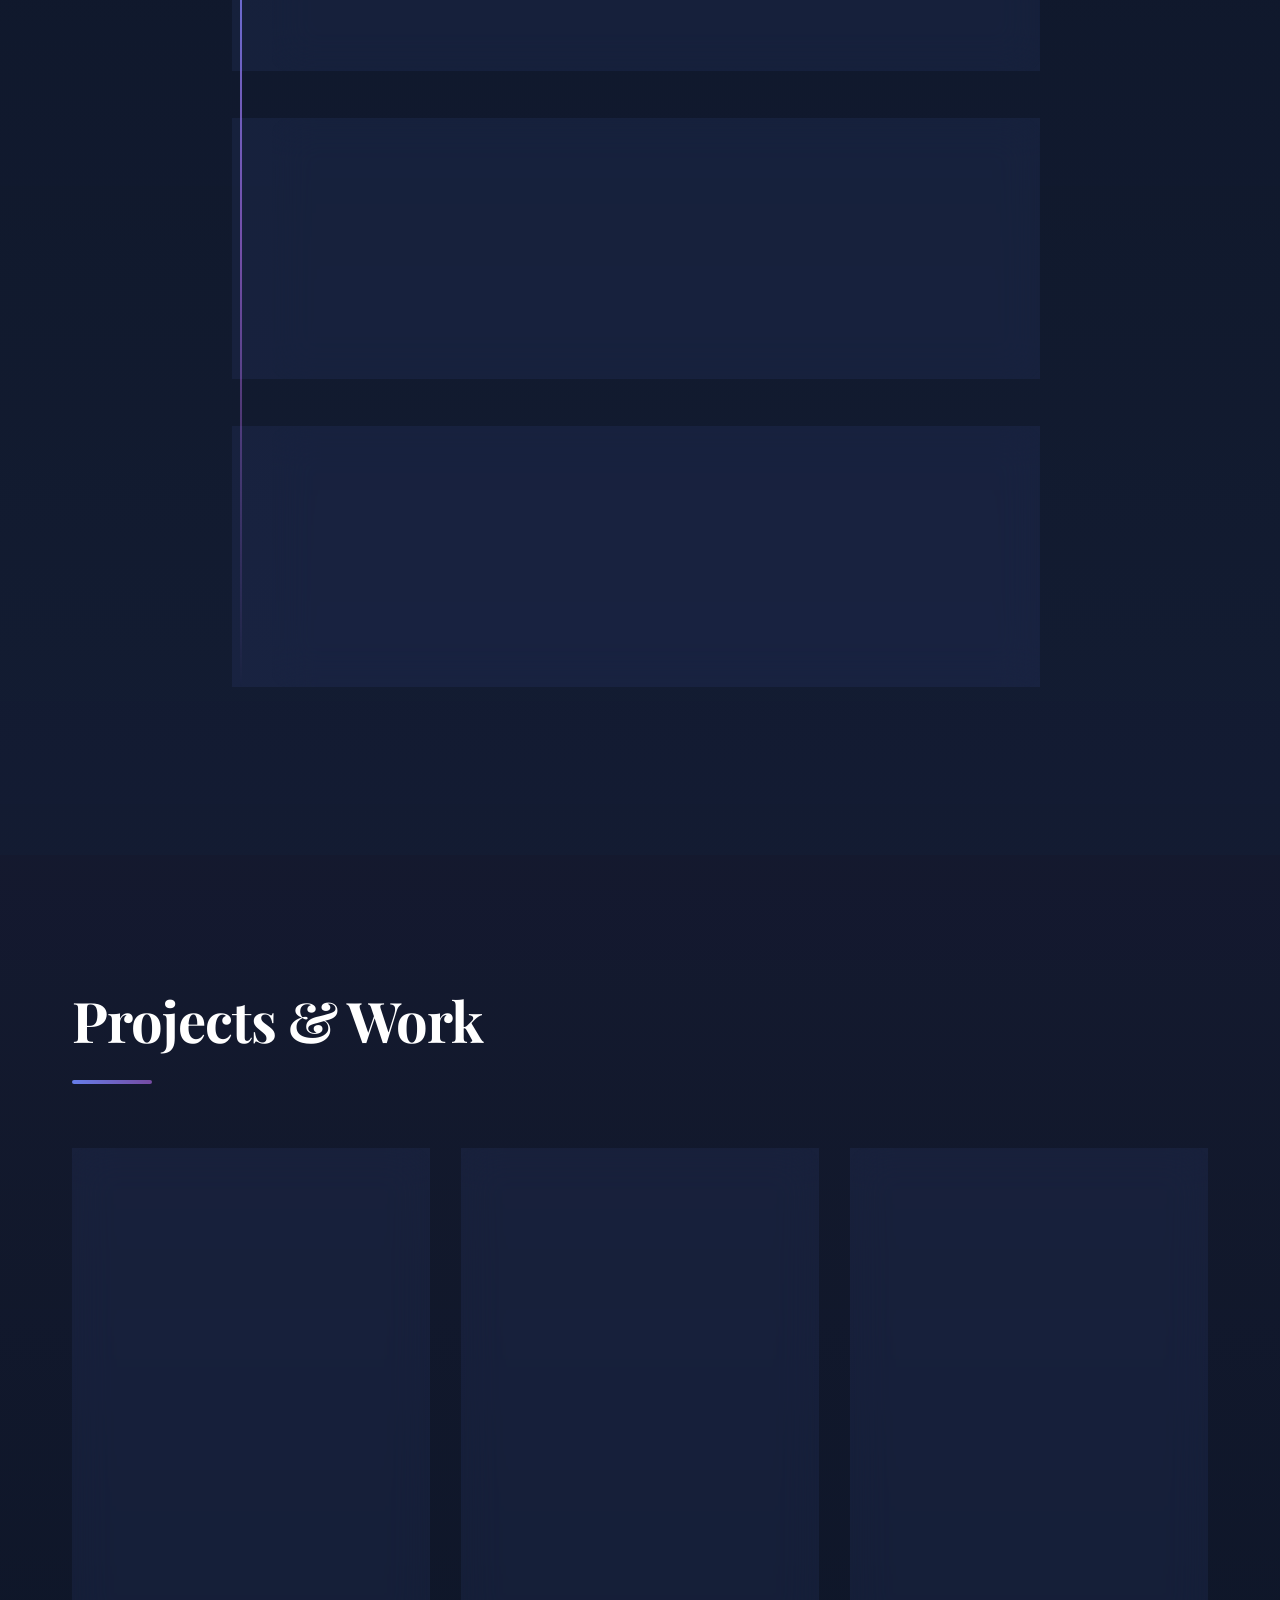
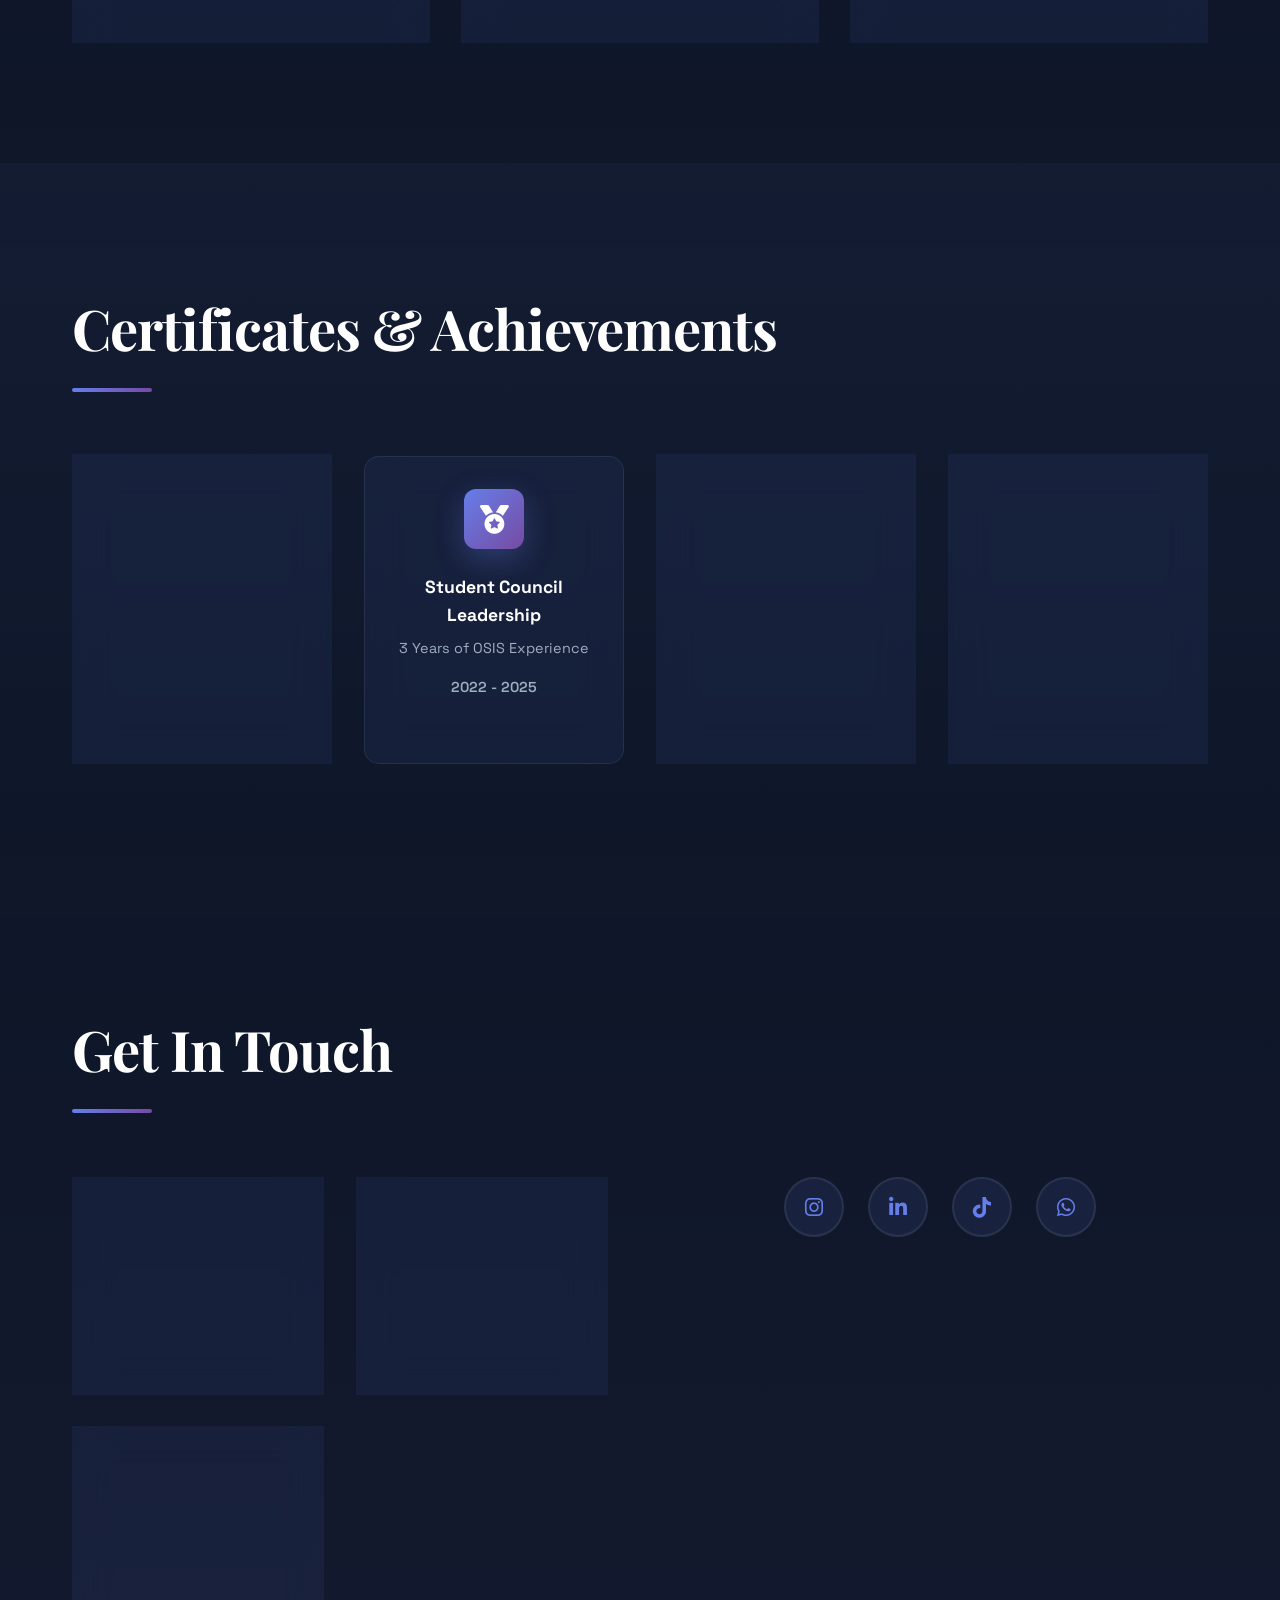
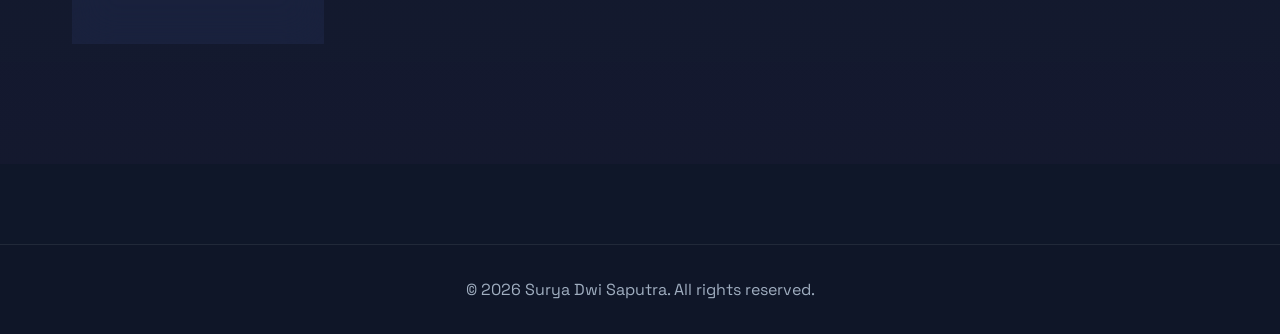
==== commit 32871c9d: "Add files via upload" ====
--- a/index.html
+++ b/index.html
@@ -68,9 +68,32 @@
             </a>
 
             <div class="hamburger" id="hamburger">
-                <span></span>
-                <span></span>
-                <span></span>
+                <span class="hamburger-line"></span>
+                <span class="hamburger-line"></span>
+                <span class="hamburger-line"></span>
+            </div>
+        </div>
+
+        <!-- Mobile Menu Overlay -->
+        <div class="mobile-menu-overlay" id="mobileMenuOverlay"></div>
+        
+        <!-- Mobile Menu -->
+        <div class="mobile-menu" id="mobileMenu">
+            <div class="mobile-menu-content">
+                <a href="#home" class="mobile-nav-link">Home</a>
+                <a href="#about" class="mobile-nav-link">About</a>
+                <a href="#skills" class="mobile-nav-link">Skills</a>
+                <a href="#experience" class="mobile-nav-link">Experience</a>
+                <a href="#projects" class="mobile-nav-link">Projects</a>
+                <a href="#certificates" class="mobile-nav-link">Certificates</a>
+                <a href="#contact" class="mobile-nav-link">Contact</a>
+                
+                <div class="mobile-menu-divider"></div>
+                
+                <a href="cv.pdf" class="mobile-btn-cv-download" download>
+                    <i class="fas fa-download"></i>
+                    <span>Download CV</span>
+                </a>
             </div>
         </div>
     </nav>
@@ -127,16 +150,19 @@
 
                 <div class="about-stats">
                     <div class="stat-card">
-                        <span class="stat-number">Top 10</span>
-                        <span class="stat-label">Student<br>Achievement</span>
+                        <span class="stat-number" data-target="3">0</span>
+                        <span class="stat-plus">+</span>
+                        <span class="stat-label">Years of<br>Leadership</span>
                     </div>
                     <div class="stat-card">
-                        <span class="stat-number">3+</span>
-                        <span class="stat-label">Years<br>Leadership</span>
+                        <span class="stat-number" data-target="1">0</span>
+                        <span class="stat-plus">+</span>
+                        <span class="stat-label">Years of<br>Professional Experience</span>
                     </div>
                     <div class="stat-card">
-                        <span class="stat-number">12+</span>
-                        <span class="stat-label">Months<br>Experience</span>
+                        <span class="stat-number" data-target="100">0</span>
+                        <span class="stat-percent">%</span>
+                        <span class="stat-label">Commitment</span>
                     </div>
                 </div>
             </div>
--- a/style.css
+++ b/style.css
@@ -330,6 +330,8 @@
     font-weight: 700;
     text-decoration: none;
     transition: transform 0.3s ease;
+    z-index: 110;
+    position: relative;
 }
 
 .logo-icon {
@@ -396,6 +398,7 @@
     box-shadow: 0 10px 30px rgba(102, 126, 234, 0.2);
     position: relative;
     overflow: hidden;
+    z-index: 110;
 }
 
 .btn-cv-download::before {
@@ -418,31 +421,198 @@
     transform: scaleX(1);
 }
 
+/* ============================================
+   HAMBURGER MENU
+   ============================================ */
+
 .hamburger {
     display: none;
     flex-direction: column;
     gap: 6px;
     cursor: pointer;
-}
-
-.hamburger span {
+    background: none;
+    border: none;
+    padding: 0;
+    z-index: 120;
+    position: relative;
+    width: 35px;
+    height: 35px;
+    justify-content: center;
+    align-items: center;
+}
+
+.hamburger-line {
     width: 25px;
     height: 3px;
     background: var(--text);
     border-radius: 2px;
+    transition: all 0.4s cubic-bezier(0.22, 1, 0.36, 1);
+    display: block;
+}
+
+.hamburger.active .hamburger-line:nth-child(1) {
+    transform: rotate(-45deg) translate(-8px, 8px);
+}
+
+.hamburger.active .hamburger-line:nth-child(2) {
+    opacity: 0;
+}
+
+.hamburger.active .hamburger-line:nth-child(3) {
+    transform: rotate(45deg) translate(-8px, -8px);
+}
+
+/* ============================================
+   MOBILE MENU OVERLAY
+   ============================================ */
+
+.mobile-menu-overlay {
+    display: none;
+    position: fixed;
+    inset: 0;
+    background: rgba(0, 0, 0, 0.3);
+    backdrop-filter: blur(5px);
+    z-index: 105;
+    opacity: 0;
+    visibility: hidden;
+    transition: all 0.4s ease;
+}
+
+.mobile-menu-overlay.active {
+    opacity: 1;
+    visibility: visible;
+}
+
+/* ============================================
+   MOBILE MENU
+   ============================================ */
+
+.mobile-menu {
+    display: none;
+    position: fixed;
+    top: 70px;
+    left: 0;
+    width: 100%;
+    background: rgba(15, 23, 41, 0.98);
+    backdrop-filter: blur(20px);
+    border-bottom: 1px solid var(--border);
+    z-index: 110;
+    max-height: calc(100vh - 70px);
+    overflow-y: auto;
+    transform: translateY(-100%);
+    transition: transform 0.4s cubic-bezier(0.22, 1, 0.36, 1);
+}
+
+.mobile-menu.active {
+    transform: translateY(0);
+}
+
+.mobile-menu-content {
+    padding: 2rem 1rem;
+    display: flex;
+    flex-direction: column;
+    gap: 0;
+}
+
+.mobile-nav-link {
+    text-decoration: none;
+    color: var(--text-light);
+    padding: 1rem 1.5rem;
+    border-bottom: 1px solid var(--border);
+    font-weight: 500;
     transition: all 0.3s ease;
-}
-
-.hamburger.active span:nth-child(1) {
-    transform: rotate(-45deg) translate(-8px, 8px);
-}
-
-.hamburger.active span:nth-child(2) {
+    display: block;
     opacity: 0;
-}
-
-.hamburger.active span:nth-child(3) {
-    transform: rotate(45deg) translate(-8px, -8px);
+    transform: translateX(-20px);
+    animation: none;
+}
+
+.mobile-menu.active .mobile-nav-link {
+    opacity: 1;
+    transform: translateX(0);
+    animation: slideInLeft 0.4s cubic-bezier(0.22, 1, 0.36, 1) forwards;
+}
+
+.mobile-nav-link:nth-child(1) { animation-delay: 0.1s; }
+.mobile-nav-link:nth-child(2) { animation-delay: 0.2s; }
+.mobile-nav-link:nth-child(3) { animation-delay: 0.3s; }
+.mobile-nav-link:nth-child(4) { animation-delay: 0.4s; }
+.mobile-nav-link:nth-child(5) { animation-delay: 0.5s; }
+.mobile-nav-link:nth-child(6) { animation-delay: 0.6s; }
+.mobile-nav-link:nth-child(7) { animation-delay: 0.7s; }
+
+@keyframes slideInLeft {
+    from {
+        opacity: 0;
+        transform: translateX(-20px);
+    }
+    to {
+        opacity: 1;
+        transform: translateX(0);
+    }
+}
+
+.mobile-nav-link:hover {
+    background: rgba(102, 126, 234, 0.1);
+    color: var(--secondary);
+    padding-left: 2rem;
+}
+
+.mobile-menu-divider {
+    height: 1px;
+    background: var(--border);
+    margin: 1rem 0;
+    opacity: 0;
+    animation: fadeIn 0.4s ease 0.8s forwards;
+}
+
+@keyframes fadeIn {
+    from { opacity: 0; }
+    to { opacity: 1; }
+}
+
+.mobile-btn-cv-download {
+    display: flex;
+    align-items: center;
+    justify-content: center;
+    gap: 0.8rem;
+    padding: 14px 20px;
+    background: linear-gradient(135deg, var(--secondary), var(--accent));
+    border: none;
+    border-radius: 12px;
+    color: white;
+    text-decoration: none;
+    font-weight: 600;
+    font-size: 0.95em;
+    cursor: pointer;
+    transition: all 0.3s ease;
+    box-shadow: 0 10px 30px rgba(102, 126, 234, 0.3);
+    width: 100%;
+    margin-top: 1rem;
+    opacity: 0;
+    transform: translateY(20px);
+    animation: none;
+}
+
+.mobile-menu.active .mobile-btn-cv-download {
+    opacity: 1;
+    transform: translateY(0);
+    animation: slideUp 0.4s cubic-bezier(0.22, 1, 0.36, 1) 0.8s forwards;
+}
+
+@keyframes slideUp {
+    from {
+        opacity: 0;
+        transform: translateY(20px);
+    }
+    to {
+        opacity: 1;
+        transform: translateY(0);
+    }
+}
+
+.mobile-btn-cv-download:active {
+    transform: scale(0.95);
 }
 
 /* ============================================
@@ -729,12 +899,24 @@
 .stat-card {
     background: rgba(102, 126, 234, 0.1);
     border: 1px solid var(--border);
-    padding: 2rem;
+    padding: 2rem 1.5rem;
     border-radius: 15px;
     text-align: center;
     backdrop-filter: blur(20px);
     transition: all 0.4s cubic-bezier(0.22, 1, 0.36, 1);
     animation: fadeInUp 0.8s ease-out backwards;
+    position: relative;
+}
+
+.stat-card::before {
+    content: '';
+    position: absolute;
+    inset: 0;
+    background: linear-gradient(135deg, rgba(102, 126, 234, 0.1), transparent);
+    border-radius: 15px;
+    opacity: 0;
+    transition: opacity 0.4s ease;
+    pointer-events: none;
 }
 
 .stat-card:nth-child(1) { animation-delay: 0.3s; }
@@ -744,23 +926,45 @@
 .stat-card:hover {
     background: rgba(102, 126, 234, 0.15);
     border-color: var(--secondary);
-    transform: translateY(-10px);
+    transform: translateY(-8px) scale(1.03);
     box-shadow: 0 20px 60px rgba(102, 126, 234, 0.2);
+}
+
+.stat-card:hover::before {
+    opacity: 1;
 }
 
 .stat-number {
     display: block;
-    font-size: 2.5em;
+    font-size: 3.5em;
     font-weight: 700;
+    background: linear-gradient(135deg, var(--secondary), var(--accent));
+    -webkit-background-clip: text;
+    -webkit-text-fill-color: transparent;
+    background-clip: text;
+    margin-bottom: -0.3rem;
+    font-family: 'Playfair Display', serif;
+    letter-spacing: -2px;
+}
+
+.stat-plus {
     color: var(--secondary);
-    margin-bottom: 0.5rem;
+    font-size: 1.5em;
+    font-weight: 700;
+}
+
+.stat-percent {
+    color: var(--secondary);
+    font-size: 1.5em;
+    font-weight: 700;
 }
 
 .stat-label {
     display: block;
     color: var(--text-light);
-    font-size: 0.95em;
-    line-height: 1.6;
+    font-size: 0.85em;
+    line-height: 1.4;
+    margin-top: 0.5rem;
 }
 
 /* ============================================
@@ -1270,7 +1474,30 @@
 }
 
 /* ============================================
-   RESPONSIVE
+   RESPONSIVE - TABLET (768px - 1024px)
+   ============================================ */
+
+@media (max-width: 1024px) {
+    .hero-container {
+        gap: 2rem;
+    }
+
+    .profile-card {
+        width: 280px;
+        height: 330px;
+    }
+
+    section {
+        padding: 80px 0;
+    }
+
+    .about-stats {
+        grid-template-columns: 1fr;
+    }
+}
+
+/* ============================================
+   RESPONSIVE - MOBILE (max-width: 768px)
    ============================================ */
 
 @media (max-width: 768px) {
@@ -1278,8 +1505,20 @@
         display: none;
     }
 
+    .btn-cv-download {
+        display: none;
+    }
+
     .hamburger {
         display: flex;
+    }
+
+    .mobile-menu-overlay {
+        display: block;
+    }
+
+    .mobile-menu {
+        display: block;
     }
 
     .hero-container {
@@ -1301,7 +1540,20 @@
     }
 
     .about-stats {
-        grid-template-columns: 1fr;
+        grid-template-columns: repeat(3, 1fr);
+        gap: 1rem;
+    }
+
+    .stat-card {
+        padding: 1.5rem 1rem;
+    }
+
+    .stat-number {
+        font-size: 2.8em;
+    }
+
+    .stat-label {
+        font-size: 0.8em;
     }
 
     .contact-wrapper {
@@ -1318,24 +1570,23 @@
     }
 
     section {
-        padding: 80px 0;
-    }
-}
+        padding: 60px 0;
+    }
+
+    .hero {
+        padding: 100px 0 2rem;
+    }
+}
+
+/* ============================================
+   RESPONSIVE - SMALL MOBILE (max-width: 480px)
+   ============================================ */
 
 @media (max-width: 480px) {
     .nav-container {
         padding: 0 1rem;
     }
 
-    .btn-cv-download {
-        padding: 8px 16px;
-        font-size: 0.85em;
-    }
-
-    .btn-cv-download span {
-        display: none;
-    }
-
     .section-container {
         padding: 0 1rem;
     }
@@ -1343,10 +1594,50 @@
     .hero-particles {
         display: none;
     }
-}
-
-/* ============================================
-   ADDITIONAL ANIMATIONS
+
+    .hero-container {
+        padding: 0 1rem;
+    }
+
+    .about-stats {
+        grid-template-columns: 1fr;
+        gap: 1rem;
+    }
+
+    .stat-number {
+        font-size: 2.2em;
+    }
+
+    .skills-grid {
+        grid-template-columns: 1fr;
+    }
+
+    .certificates-grid {
+        grid-template-columns: 1fr;
+    }
+
+    .social-links {
+        gap: 1rem;
+    }
+
+    .social-btn {
+        width: 50px;
+        height: 50px;
+        font-size: 1.1em;
+    }
+
+    .mobile-nav-link {
+        padding: 0.8rem 1.2rem;
+    }
+
+    .mobile-btn-cv-download {
+        font-size: 0.9em;
+        padding: 12px 16px;
+    }
+}
+
+/* ============================================
+   ANIMATIONS & UTILITIES
    ============================================ */
 
 @keyframes float {
@@ -1371,101 +1662,14 @@
 }
 
 /* ============================================
-   MOBILE MENU RESPONSIVE
-   ============================================ */
-
-@media (max-width: 768px) {
-    .nav-menu {
-        position: fixed;
-        left: -100%;
-        top: 70px;
-        flex-direction: column;
-        background-color: rgba(15, 23, 41, 0.95);
-        width: 100%;
-        text-align: center;
-        transition: 0.3s;
-        gap: 0;
-        backdrop-filter: blur(20px);
-        border-bottom: 1px solid var(--border);
-        padding: 2rem 0;
-    }
-
-    .nav-menu.active {
-        left: 0;
-    }
-
-    .nav-link {
-        display: block;
-        padding: 1rem;
-        border-bottom: 1px solid var(--border);
-    }
-
-    .nav-link::after {
-        display: none;
-    }
-
-    .btn-cv-download {
-        margin: 1rem;
-        width: calc(100% - 2rem);
-    }
-}
-
-/* ============================================
-   LOADING STATES
-   ============================================ */
-
-.loading {
-    pointer-events: none;
-    opacity: 0.6;
-}
-
-/* ============================================
-   TRANSITIONS
-   ============================================ */
-
-* {
-    transition: background-color 0.3s ease, color 0.3s ease, border-color 0.3s ease;
-}
-
-a, button {
-    transition: all 0.3s cubic-bezier(0.22, 1, 0.36, 1);
-}
-
-/* ============================================
-   FOCUS STATES (Accessibility)
+   ACCESSIBILITY
    ============================================ */
 
 button:focus,
 a:focus,
-input:focus,
-textarea:focus {
+input:focus {
     outline: 2px solid var(--secondary);
     outline-offset: 2px;
-}
-
-/* ============================================
-   PRINT STYLES
-   ============================================ */
-
-@media print {
-    .navbar,
-    .scroll-progress,
-    .back-to-top,
-    .hamburger {
-        display: none;
-    }
-}
-
-/* ============================================
-   DARK MODE SUPPORT (future)
-   ============================================ */
-
-@media (prefers-color-scheme: dark) {
-    :root {
-        --primary: #0f1729;
-        --text: #ffffff;
-        --text-light: #a0aec0;
-    }
 }
 
 /* ============================================
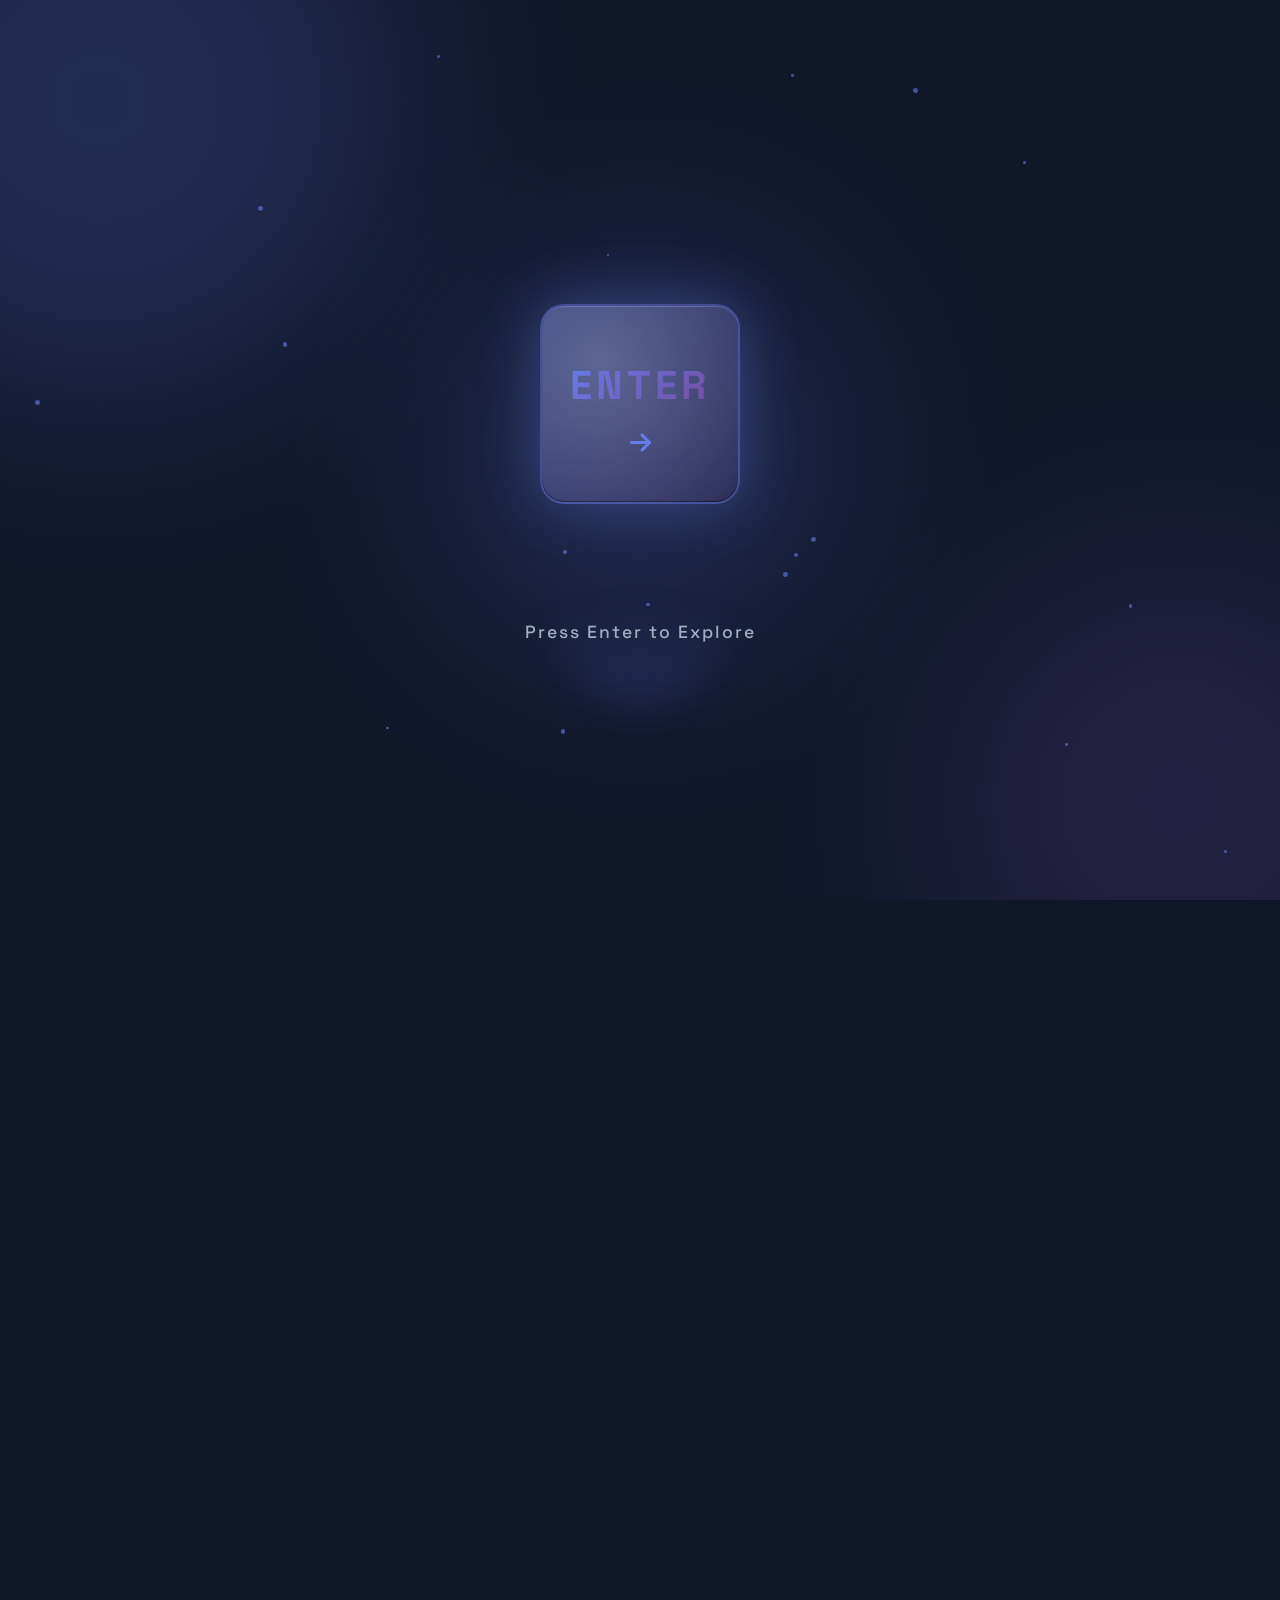
==== commit 38713960: "Add files via upload" ====
--- a/index.html
+++ b/index.html
@@ -15,440 +15,453 @@
     <link rel="stylesheet" href="style.css">
 </head>
 <body>
-    <!-- Opening Animation -->
-    <div class="opening-animation" id="openingAnimation">
-        <div class="opening-container">
-            <div class="opening-background">
-                <div class="opening-blur"></div>
-                <div class="opening-particles"></div>
-            </div>
-            
-            <div class="opening-content">
-                <h1 class="opening-title" id="openingTitle">Surya Dwi Saputra</h1>
-                <div class="opening-subtitle" id="openingSubtitle">
-                    <span class="subtitle-line">Administration Specialist</span>
-                    <span class="subtitle-line">Customer Service Expert</span>
-                    <span class="subtitle-line">Office Admin Student</span>
-                </div>
-                <div class="opening-line"></div>
-            </div>
+    <!-- Interactive Intro Screen -->
+    <div class="intro-screen" id="introScreen">
+        <div class="intro-background">
+            <div class="intro-blur blur-1"></div>
+            <div class="intro-blur blur-2"></div>
+            <div class="intro-blur blur-3"></div>
+            <div class="intro-particles" id="introParticles"></div>
         </div>
+
+        <div class="intro-content">
+            <div class="intro-button-container">
+                <div class="intro-button" id="introButton">
+                    <div class="button-3d-wrapper">
+                        <div class="button-cap">
+                            <span class="button-text">ENTER</span>
+                            <i class="fas fa-arrow-right button-icon"></i>
+                        </div>
+                        <div class="button-shadow"></div>
+                    </div>
+                </div>
+            </div>
+
+            <div class="intro-hint">
+                <span class="hint-text">Press Enter to Explore</span>
+            </div>
+        </div>
+
+        <div class="intro-overlay"></div>
     </div>
 
-    <!-- Scroll Progress Bar -->
-    <div class="scroll-progress" id="scrollProgress"></div>
-
-    <!-- Background Elements -->
-    <div class="floating-bg">
-        <div class="floating-shape shape-1"></div>
-        <div class="floating-shape shape-2"></div>
-        <div class="floating-shape shape-3"></div>
-    </div>
-
-    <!-- Navigation -->
-    <nav class="navbar" id="navbar">
-        <div class="nav-container">
-            <a href="#" class="nav-logo">
-                <span class="logo-icon">S</span>
-            </a>
-            
-            <div class="nav-menu" id="navMenu">
-                <a href="#home" class="nav-link active">Home</a>
-                <a href="#about" class="nav-link">About</a>
-                <a href="#skills" class="nav-link">Skills</a>
-                <a href="#experience" class="nav-link">Experience</a>
-                <a href="#projects" class="nav-link">Projects</a>
-                <a href="#certificates" class="nav-link">Certificates</a>
-                <a href="#contact" class="nav-link">Contact</a>
-            </div>
-
-            <a href="cv.pdf" class="btn-cv-download" download title="Download CV">
-                <i class="fas fa-download"></i>
-                <span>Download CV</span>
-            </a>
-
-            <div class="hamburger" id="hamburger">
-                <span class="hamburger-line"></span>
-                <span class="hamburger-line"></span>
-                <span class="hamburger-line"></span>
-            </div>
+    <!-- Main Portfolio -->
+    <div class="portfolio-wrapper" id="portfolioWrapper">
+        <!-- Scroll Progress Bar -->
+        <div class="scroll-progress" id="scrollProgress"></div>
+
+        <!-- Background Elements -->
+        <div class="floating-bg">
+            <div class="floating-shape shape-1"></div>
+            <div class="floating-shape shape-2"></div>
+            <div class="floating-shape shape-3"></div>
         </div>
 
-        <!-- Mobile Menu Overlay -->
-        <div class="mobile-menu-overlay" id="mobileMenuOverlay"></div>
-        
-        <!-- Mobile Menu -->
-        <div class="mobile-menu" id="mobileMenu">
-            <div class="mobile-menu-content">
-                <a href="#home" class="mobile-nav-link">Home</a>
-                <a href="#about" class="mobile-nav-link">About</a>
-                <a href="#skills" class="mobile-nav-link">Skills</a>
-                <a href="#experience" class="mobile-nav-link">Experience</a>
-                <a href="#projects" class="mobile-nav-link">Projects</a>
-                <a href="#certificates" class="mobile-nav-link">Certificates</a>
-                <a href="#contact" class="mobile-nav-link">Contact</a>
+        <!-- Navigation -->
+        <nav class="navbar" id="navbar">
+            <div class="nav-container">
+                <a href="#" class="nav-logo">
+                    <span class="logo-icon">S</span>
+                </a>
                 
-                <div class="mobile-menu-divider"></div>
-                
-                <a href="cv.pdf" class="mobile-btn-cv-download" download>
+                <div class="nav-menu" id="navMenu">
+                    <a href="#home" class="nav-link active">Home</a>
+                    <a href="#about" class="nav-link">About</a>
+                    <a href="#skills" class="nav-link">Skills</a>
+                    <a href="#experience" class="nav-link">Experience</a>
+                    <a href="#projects" class="nav-link">Projects</a>
+                    <a href="#certificates" class="nav-link">Certificates</a>
+                    <a href="#contact" class="nav-link">Contact</a>
+                </div>
+
+                <a href="cv.pdf" class="btn-cv-download" download title="Download CV">
                     <i class="fas fa-download"></i>
                     <span>Download CV</span>
                 </a>
-            </div>
-        </div>
-    </nav>
-
-    <!-- Hero Section -->
-    <section class="hero" id="home">
-        <div class="hero-container">
-            <div class="hero-content">
-                <h1 class="hero-title">
-                    <span class="title-line">Hi, I'm</span>
-                    <span class="title-line">Surya Dwi</span>
-                    <span class="title-line highlight">Saputra</span>
-                </h1>
-                <p class="hero-subtitle">
-                    An Administration specialist and problem solver passionate about creating efficient, elegant systems. I transform complex organizational challenges into streamlined solutions with precision and creativity.
-                </p>
-                <a href="#about" class="btn-learn-more">
-                    <span>Learn More</span>
-                    <i class="fas fa-arrow-down"></i>
-                </a>
-            </div>
-
-            <div class="hero-visual">
-                <div class="profile-card">
-                    <img src="profile.png" alt="Surya Dwi Saputra" loading="lazy">
-                    <div class="profile-glow"></div>
-                </div>
-            </div>
-        </div>
-
-        <div class="hero-particles">
-            <div class="particle"></div>
-            <div class="particle"></div>
-            <div class="particle"></div>
-            <div class="particle"></div>
-            <div class="particle"></div>
-        </div>
-    </section>
-
-    <!-- About Section -->
-    <section class="about" id="about">
-        <div class="section-container">
-            <div class="section-header">
-                <h2 class="section-title">About Me</h2>
-                <div class="title-accent"></div>
-            </div>
-
-            <div class="about-content">
-                <div class="about-text">
-                    <p>I'm an Office Administration Education student at Universitas Negeri Surabaya, dedicated to mastering the art of organizational excellence. With a keen eye for detail and a creative approach to problem-solving, I transform administrative processes into streamlined, efficient systems.</p>
+
+                <div class="hamburger" id="hamburger">
+                    <span class="hamburger-line"></span>
+                    <span class="hamburger-line"></span>
+                    <span class="hamburger-line"></span>
+                </div>
+            </div>
+
+            <!-- Mobile Menu Overlay -->
+            <div class="mobile-menu-overlay" id="mobileMenuOverlay"></div>
+            
+            <!-- Mobile Menu -->
+            <div class="mobile-menu" id="mobileMenu">
+                <div class="mobile-menu-content">
+                    <a href="#home" class="mobile-nav-link">Home</a>
+                    <a href="#about" class="mobile-nav-link">About</a>
+                    <a href="#skills" class="mobile-nav-link">Skills</a>
+                    <a href="#experience" class="mobile-nav-link">Experience</a>
+                    <a href="#projects" class="mobile-nav-link">Projects</a>
+                    <a href="#certificates" class="mobile-nav-link">Certificates</a>
+                    <a href="#contact" class="mobile-nav-link">Contact</a>
                     
-                    <p>My journey spans from customer service excellence to strategic administrative support, with hands-on experience in real-world business operations. I believe that great administration is the backbone of successful organizations.</p>
-                </div>
-
-                <div class="about-stats">
-                    <div class="stat-card">
-                        <span class="stat-number" data-target="3">0</span>
-                        <span class="stat-plus">+</span>
-                        <span class="stat-label">Years of<br>Leadership</span>
-                    </div>
-                    <div class="stat-card">
-                        <span class="stat-number" data-target="1">0</span>
-                        <span class="stat-plus">+</span>
-                        <span class="stat-label">Years of<br>Professional Experience</span>
-                    </div>
-                    <div class="stat-card">
-                        <span class="stat-number" data-target="100">0</span>
-                        <span class="stat-percent">%</span>
-                        <span class="stat-label">Commitment</span>
-                    </div>
-                </div>
-            </div>
-        </div>
-    </section>
-
-    <!-- Skills Section -->
-    <section class="skills" id="skills">
-        <div class="section-container">
-            <div class="section-header">
-                <h2 class="section-title">Skills & Expertise</h2>
-                <div class="title-accent"></div>
-            </div>
-
-            <div class="skills-grid">
-                <div class="skill-card">
-                    <div class="skill-icon">
-                        <i class="fas fa-briefcase"></i>
-                    </div>
-                    <h3>Office Management</h3>
-                    <p>Strategic planning and coordination of office operations, resource management, and process optimization.</p>
-                    <div class="skill-bar">
-                        <div class="skill-progress" style="--progress: 95%"></div>
-                    </div>
-                </div>
-
-                <div class="skill-card">
-                    <div class="skill-icon">
-                        <i class="fas fa-users"></i>
-                    </div>
-                    <h3>Leadership</h3>
-                    <p>Building high-performing teams, fostering collaboration, and delivering results through effective leadership.</p>
-                    <div class="skill-bar">
-                        <div class="skill-progress" style="--progress: 92%"></div>
-                    </div>
-                </div>
-
-                <div class="skill-card">
-                    <div class="skill-icon">
-                        <i class="fas fa-chart-line"></i>
-                    </div>
-                    <h3>Data Analysis</h3>
-                    <p>Converting business data into actionable insights, creating reports, and supporting decision-making.</p>
-                    <div class="skill-bar">
-                        <div class="skill-progress" style="--progress: 88%"></div>
-                    </div>
-                </div>
-
-                <div class="skill-card">
-                    <div class="skill-icon">
-                        <i class="fas fa-comments"></i>
-                    </div>
-                    <h3>Communication</h3>
-                    <p>Clear and compelling written and verbal communication, presentation skills, and professional correspondence.</p>
-                    <div class="skill-bar">
-                        <div class="skill-progress" style="--progress: 96%"></div>
-                    </div>
-                </div>
-
-                <div class="skill-card">
-                    <div class="skill-icon">
-                        <i class="fas fa-laptop"></i>
-                    </div>
-                    <h3>Digital Tools</h3>
-                    <p>Proficient in Microsoft Office Suite, data management systems, and modern business software solutions.</p>
-                    <div class="skill-bar">
-                        <div class="skill-progress" style="--progress: 90%"></div>
-                    </div>
-                </div>
-
-                <div class="skill-card">
-                    <div class="skill-icon">
-                        <i class="fas fa-lightbulb"></i>
-                    </div>
-                    <h3>Problem Solving</h3>
-                    <p>Creative and analytical approach to identifying challenges and implementing innovative, sustainable solutions.</p>
-                    <div class="skill-bar">
-                        <div class="skill-progress" style="--progress: 91%"></div>
-                    </div>
-                </div>
-            </div>
-        </div>
-    </section>
-
-    <!-- Experience Section -->
-    <section class="experience" id="experience">
-        <div class="section-container">
-            <div class="section-header">
-                <h2 class="section-title">Experience</h2>
-                <div class="title-accent"></div>
-            </div>
-
-            <div class="timeline">
-                <div class="timeline-item">
-                    <div class="timeline-dot"></div>
-                    <div class="timeline-content">
-                        <h3>PT Loket Premium Game Indonesia</h3>
-                        <p class="timeline-role">Customer Service & Administrative Specialist</p>
-                        <p class="timeline-period">6 Months</p>
-                        <p>Managed customer relationships and administrative operations. Coordinated with internal teams, processed transactions, and maintained detailed company records while ensuring high-quality customer satisfaction.</p>
-                    </div>
-                </div>
-
-                <div class="timeline-item">
-                    <div class="timeline-dot"></div>
-                    <div class="timeline-content">
-                        <h3>Field Work Internship (PKL)</h3>
-                        <p class="timeline-role">Administrative & Operations Support</p>
-                        <p class="timeline-period">6 Months</p>
-                        <p>Gained practical experience in real-world business operations. Handled customer interactions, managed data systems, coordinated daily operations, and supported management with administrative tasks.</p>
-                    </div>
-                </div>
-
-                <div class="timeline-item">
-                    <div class="timeline-dot"></div>
-                    <div class="timeline-content">
-                        <h3>Universitas Negeri Surabaya</h3>
-                        <p class="timeline-role">Office Administration Education Student</p>
-                        <p class="timeline-period">Ongoing</p>
-                        <p>Pursuing comprehensive education in office administration, developing expertise in business processes, organizational management, and administrative excellence through rigorous coursework and practical applications.</p>
-                    </div>
-                </div>
-            </div>
-        </div>
-    </section>
-
-    <!-- Projects Section -->
-    <section class="projects" id="projects">
-        <div class="section-container">
-            <div class="section-header">
-                <h2 class="section-title">Projects & Work</h2>
-                <div class="title-accent"></div>
-            </div>
-
-            <div class="projects-grid">
-                <div class="project-card">
-                    <div class="project-image" style="background: linear-gradient(135deg, #667eea 0%, #764ba2 100%);">
-                        <i class="fas fa-folder-open"></i>
-                    </div>
-                    <div class="project-content">
-                        <h3>Administrative Process Optimization</h3>
-                        <p>Redesigned office workflows to improve efficiency by 40%, implementing modern data management systems.</p>
-                        <div class="project-tags">
-                            <span>Administration</span>
-                            <span>Process</span>
-                        </div>
-                    </div>
-                </div>
-
-                <div class="project-card">
-                    <div class="project-image" style="background: linear-gradient(135deg, #f093fb 0%, #f5576c 100%);">
-                        <i class="fas fa-chart-pie"></i>
-                    </div>
-                    <div class="project-content">
-                        <h3>Data Management System</h3>
-                        <p>Developed comprehensive data tracking and reporting system for organizational operations.</p>
-                        <div class="project-tags">
-                            <span>Data</span>
-                            <span>System</span>
-                        </div>
-                    </div>
-                </div>
-
-                <div class="project-card">
-                    <div class="project-image" style="background: linear-gradient(135deg, #4facfe 0%, #00f2fe 100%);">
-                        <i class="fas fa-users"></i>
-                    </div>
-                    <div class="project-content">
-                        <h3>Team Coordination Project</h3>
-                        <p>Led cross-functional team initiatives and coordinated successful organizational restructuring efforts.</p>
-                        <div class="project-tags">
-                            <span>Team</span>
-                            <span>Leadership</span>
-                        </div>
-                    </div>
-                </div>
-            </div>
-        </div>
-    </section>
-
-    <!-- Certificates Section -->
-    <section class="certificates" id="certificates">
-        <div class="section-container">
-            <div class="section-header">
-                <h2 class="section-title">Certificates & Achievements</h2>
-                <div class="title-accent"></div>
-            </div>
-
-            <div class="certificates-grid">
-                <div class="cert-card">
-                    <div class="cert-icon">
-                        <i class="fas fa-award"></i>
-                    </div>
-                    <h3>Top 10 Student Achievement</h3>
-                    <p>Universitas Negeri Surabaya</p>
-                    <p class="cert-year">2022 - 2025</p>
-                </div>
-
-                <div class="cert-card">
-                    <div class="cert-icon">
-                        <i class="fas fa-medal"></i>
-                    </div>
-                    <h3>Student Council Leadership</h3>
-                    <p>3 Years of OSIS Experience</p>
-                    <p class="cert-year">2022 - 2025</p>
-                </div>
-
-                <div class="cert-card">
-                    <div class="cert-icon">
-                        <i class="fas fa-briefcase"></i>
-                    </div>
-                    <h3>Professional Experience</h3>
-                    <p>PT Loket Premium Game Indonesia</p>
-                    <p class="cert-year">6 Months</p>
-                </div>
-
-                <div class="cert-card">
-                    <div class="cert-icon">
-                        <i class="fas fa-graduation-cap"></i>
-                    </div>
-                    <h3>Field Work Internship</h3>
-                    <p>Practical Business Operations</p>
-                    <p class="cert-year">6 Months</p>
-                </div>
-            </div>
-        </div>
-    </section>
-
-    <!-- Contact Section -->
-    <section class="contact" id="contact">
-        <div class="section-container">
-            <div class="section-header">
-                <h2 class="section-title">Get In Touch</h2>
-                <div class="title-accent"></div>
-            </div>
-
-            <div class="contact-wrapper">
-                <div class="contact-info">
-                    <div class="contact-card">
-                        <i class="fas fa-envelope"></i>
-                        <h3>Email</h3>
-                        <a href="mailto:suryadwisaputra739@gmail.com">suryadwisaputra739@gmail.com</a>
-                    </div>
-
-                    <div class="contact-card">
-                        <i class="fas fa-phone"></i>
-                        <h3>WhatsApp</h3>
-                        <a href="https://wa.me/6285730819709" target="_blank" rel="noopener">+62 857 3081 9709</a>
-                    </div>
-
-                    <div class="contact-card">
-                        <i class="fas fa-map-marker-alt"></i>
-                        <h3>Location</h3>
-                        <p>Surabaya, East Java, Indonesia</p>
-                    </div>
-                </div>
-
-                <div class="social-links">
-                    <a href="https://www.instagram.com/sryaasptraa" class="social-btn" title="Instagram" target="_blank" rel="noopener">
-                        <i class="fab fa-instagram"></i>
+                    <div class="mobile-menu-divider"></div>
+                    
+                    <a href="cv.pdf" class="mobile-btn-cv-download" download>
+                        <i class="fas fa-download"></i>
+                        <span>Download CV</span>
                     </a>
-                    <a href="https://www.linkedin.com/in/surya-dwi-saputra-48396b37a" class="social-btn" title="LinkedIn" target="_blank" rel="noopener">
-                        <i class="fab fa-linkedin-in"></i>
+                </div>
+            </div>
+        </nav>
+
+        <!-- Hero Section -->
+        <section class="hero" id="home">
+            <div class="hero-container">
+                <div class="hero-content">
+                    <h1 class="hero-title">
+                        <span class="title-line">Hi, I'm</span>
+                        <span class="title-line">Surya Dwi</span>
+                        <span class="title-line highlight">Saputra</span>
+                    </h1>
+                    <p class="hero-subtitle">
+                        An Administration specialist and problem solver passionate about creating efficient, elegant systems. I transform complex organizational challenges into streamlined solutions with precision and creativity.
+                    </p>
+                    <a href="#about" class="btn-learn-more">
+                        <span>Learn More</span>
+                        <i class="fas fa-arrow-down"></i>
                     </a>
-                    <a href="https://www.tiktok.com/@sryaasptraa" class="social-btn" title="TikTok" target="_blank" rel="noopener">
-                        <i class="fab fa-tiktok"></i>
-                    </a>
-                    <a href="https://wa.me/6285730819709" class="social-btn" title="WhatsApp" target="_blank" rel="noopener">
-                        <i class="fab fa-whatsapp"></i>
-                    </a>
-                </div>
-            </div>
-        </div>
-    </section>
-
-    <!-- Back to Top Button -->
-    <button class="back-to-top" id="backToTop" aria-label="Back to top">
-        <i class="fas fa-arrow-up"></i>
-    </button>
-
-    <!-- Footer -->
-    <footer class="footer">
-        <div class="section-container">
-            <p>&copy; 2026 Surya Dwi Saputra. All rights reserved.</p>
-        </div>
-    </footer>
+                </div>
+
+                <div class="hero-visual">
+                    <div class="profile-card">
+                        <img src="profile.png" alt="Surya Dwi Saputra" loading="lazy">
+                        <div class="profile-glow"></div>
+                    </div>
+                </div>
+            </div>
+
+            <div class="hero-particles">
+                <div class="particle"></div>
+                <div class="particle"></div>
+                <div class="particle"></div>
+                <div class="particle"></div>
+                <div class="particle"></div>
+            </div>
+        </section>
+
+        <!-- About Section -->
+        <section class="about" id="about">
+            <div class="section-container">
+                <div class="section-header">
+                    <h2 class="section-title">About Me</h2>
+                    <div class="title-accent"></div>
+                </div>
+
+                <div class="about-content">
+                    <div class="about-text">
+                        <p>I'm an Office Administration Education student at Universitas Negeri Surabaya, dedicated to mastering the art of organizational excellence. With a keen eye for detail and a creative approach to problem-solving, I transform administrative processes into streamlined, efficient systems.</p>
+                        
+                        <p>My journey spans from customer service excellence to strategic administrative support, with hands-on experience in real-world business operations. I believe that great administration is the backbone of successful organizations.</p>
+                    </div>
+
+                    <div class="about-stats">
+                        <div class="stat-card">
+                            <span class="stat-number" data-target="3">0</span>
+                            <span class="stat-plus">+</span>
+                            <span class="stat-label">Years of<br>Leadership</span>
+                        </div>
+                        <div class="stat-card">
+                            <span class="stat-number" data-target="1">0</span>
+                            <span class="stat-plus">+</span>
+                            <span class="stat-label">Years of<br>Professional Experience</span>
+                        </div>
+                        <div class="stat-card">
+                            <span class="stat-number" data-target="100">0</span>
+                            <span class="stat-percent">%</span>
+                            <span class="stat-label">Commitment</span>
+                        </div>
+                    </div>
+                </div>
+            </div>
+        </section>
+
+        <!-- Skills Section -->
+        <section class="skills" id="skills">
+            <div class="section-container">
+                <div class="section-header">
+                    <h2 class="section-title">Skills & Expertise</h2>
+                    <div class="title-accent"></div>
+                </div>
+
+                <div class="skills-grid">
+                    <div class="skill-card">
+                        <div class="skill-icon">
+                            <i class="fas fa-briefcase"></i>
+                        </div>
+                        <h3>Office Management</h3>
+                        <p>Strategic planning and coordination of office operations, resource management, and process optimization.</p>
+                        <div class="skill-bar">
+                            <div class="skill-progress" style="--progress: 95%"></div>
+                        </div>
+                    </div>
+
+                    <div class="skill-card">
+                        <div class="skill-icon">
+                            <i class="fas fa-users"></i>
+                        </div>
+                        <h3>Leadership</h3>
+                        <p>Building high-performing teams, fostering collaboration, and delivering results through effective leadership.</p>
+                        <div class="skill-bar">
+                            <div class="skill-progress" style="--progress: 92%"></div>
+                        </div>
+                    </div>
+
+                    <div class="skill-card">
+                        <div class="skill-icon">
+                            <i class="fas fa-chart-line"></i>
+                        </div>
+                        <h3>Data Analysis</h3>
+                        <p>Converting business data into actionable insights, creating reports, and supporting decision-making.</p>
+                        <div class="skill-bar">
+                            <div class="skill-progress" style="--progress: 88%"></div>
+                        </div>
+                    </div>
+
+                    <div class="skill-card">
+                        <div class="skill-icon">
+                            <i class="fas fa-comments"></i>
+                        </div>
+                        <h3>Communication</h3>
+                        <p>Clear and compelling written and verbal communication, presentation skills, and professional correspondence.</p>
+                        <div class="skill-bar">
+                            <div class="skill-progress" style="--progress: 96%"></div>
+                        </div>
+                    </div>
+
+                    <div class="skill-card">
+                        <div class="skill-icon">
+                            <i class="fas fa-laptop"></i>
+                        </div>
+                        <h3>Digital Tools</h3>
+                        <p>Proficient in Microsoft Office Suite, data management systems, and modern business software solutions.</p>
+                        <div class="skill-bar">
+                            <div class="skill-progress" style="--progress: 90%"></div>
+                        </div>
+                    </div>
+
+                    <div class="skill-card">
+                        <div class="skill-icon">
+                            <i class="fas fa-lightbulb"></i>
+                        </div>
+                        <h3>Problem Solving</h3>
+                        <p>Creative and analytical approach to identifying challenges and implementing innovative, sustainable solutions.</p>
+                        <div class="skill-bar">
+                            <div class="skill-progress" style="--progress: 91%"></div>
+                        </div>
+                    </div>
+                </div>
+            </div>
+        </section>
+
+        <!-- Experience Section -->
+        <section class="experience" id="experience">
+            <div class="section-container">
+                <div class="section-header">
+                    <h2 class="section-title">Experience</h2>
+                    <div class="title-accent"></div>
+                </div>
+
+                <div class="timeline">
+                    <div class="timeline-item">
+                        <div class="timeline-dot"></div>
+                        <div class="timeline-content">
+                            <h3>PT Loket Premium Game Indonesia</h3>
+                            <p class="timeline-role">Customer Service & Administrative Specialist</p>
+                            <p class="timeline-period">6 Months</p>
+                            <p>Managed customer relationships and administrative operations. Coordinated with internal teams, processed transactions, and maintained detailed company records while ensuring high-quality customer satisfaction.</p>
+                        </div>
+                    </div>
+
+                    <div class="timeline-item">
+                        <div class="timeline-dot"></div>
+                        <div class="timeline-content">
+                            <h3>Field Work Internship (PKL)</h3>
+                            <p class="timeline-role">Administrative & Operations Support</p>
+                            <p class="timeline-period">6 Months</p>
+                            <p>Gained practical experience in real-world business operations. Handled customer interactions, managed data systems, coordinated daily operations, and supported management with administrative tasks.</p>
+                        </div>
+                    </div>
+
+                    <div class="timeline-item">
+                        <div class="timeline-dot"></div>
+                        <div class="timeline-content">
+                            <h3>Universitas Negeri Surabaya</h3>
+                            <p class="timeline-role">Office Administration Education Student</p>
+                            <p class="timeline-period">Ongoing</p>
+                            <p>Pursuing comprehensive education in office administration, developing expertise in business processes, organizational management, and administrative excellence through rigorous coursework and practical applications.</p>
+                        </div>
+                    </div>
+                </div>
+            </div>
+        </section>
+
+        <!-- Projects Section -->
+        <section class="projects" id="projects">
+            <div class="section-container">
+                <div class="section-header">
+                    <h2 class="section-title">Projects & Work</h2>
+                    <div class="title-accent"></div>
+                </div>
+
+                <div class="projects-grid">
+                    <div class="project-card">
+                        <div class="project-image" style="background: linear-gradient(135deg, #667eea 0%, #764ba2 100%);">
+                            <i class="fas fa-folder-open"></i>
+                        </div>
+                        <div class="project-content">
+                            <h3>Administrative Process Optimization</h3>
+                            <p>Redesigned office workflows to improve efficiency by 40%, implementing modern data management systems.</p>
+                            <div class="project-tags">
+                                <span>Administration</span>
+                                <span>Process</span>
+                            </div>
+                        </div>
+                    </div>
+
+                    <div class="project-card">
+                        <div class="project-image" style="background: linear-gradient(135deg, #f093fb 0%, #f5576c 100%);">
+                            <i class="fas fa-chart-pie"></i>
+                        </div>
+                        <div class="project-content">
+                            <h3>Data Management System</h3>
+                            <p>Developed comprehensive data tracking and reporting system for organizational operations.</p>
+                            <div class="project-tags">
+                                <span>Data</span>
+                                <span>System</span>
+                            </div>
+                        </div>
+                    </div>
+
+                    <div class="project-card">
+                        <div class="project-image" style="background: linear-gradient(135deg, #4facfe 0%, #00f2fe 100%);">
+                            <i class="fas fa-users"></i>
+                        </div>
+                        <div class="project-content">
+                            <h3>Team Coordination Project</h3>
+                            <p>Led cross-functional team initiatives and coordinated successful organizational restructuring efforts.</p>
+                            <div class="project-tags">
+                                <span>Team</span>
+                                <span>Leadership</span>
+                            </div>
+                        </div>
+                    </div>
+                </div>
+            </div>
+        </section>
+
+        <!-- Certificates Section -->
+        <section class="certificates" id="certificates">
+            <div class="section-container">
+                <div class="section-header">
+                    <h2 class="section-title">Certificates & Achievements</h2>
+                    <div class="title-accent"></div>
+                </div>
+
+                <div class="certificates-grid">
+                    <div class="cert-card">
+                        <div class="cert-icon">
+                            <i class="fas fa-award"></i>
+                        </div>
+                        <h3>Top 10 Student Achievement</h3>
+                        <p>Universitas Negeri Surabaya</p>
+                        <p class="cert-year">2022 - 2025</p>
+                    </div>
+
+                    <div class="cert-card">
+                        <div class="cert-icon">
+                            <i class="fas fa-medal"></i>
+                        </div>
+                        <h3>Student Council Leadership</h3>
+                        <p>3 Years of OSIS Experience</p>
+                        <p class="cert-year">2022 - 2025</p>
+                    </div>
+
+                    <div class="cert-card">
+                        <div class="cert-icon">
+                            <i class="fas fa-briefcase"></i>
+                        </div>
+                        <h3>Professional Experience</h3>
+                        <p>PT Loket Premium Game Indonesia</p>
+                        <p class="cert-year">6 Months</p>
+                    </div>
+
+                    <div class="cert-card">
+                        <div class="cert-icon">
+                            <i class="fas fa-graduation-cap"></i>
+                        </div>
+                        <h3>Field Work Internship</h3>
+                        <p>Practical Business Operations</p>
+                        <p class="cert-year">6 Months</p>
+                    </div>
+                </div>
+            </div>
+        </section>
+
+        <!-- Contact Section -->
+        <section class="contact" id="contact">
+            <div class="section-container">
+                <div class="section-header">
+                    <h2 class="section-title">Get In Touch</h2>
+                    <div class="title-accent"></div>
+                </div>
+
+                <div class="contact-wrapper">
+                    <div class="contact-info">
+                        <div class="contact-card">
+                            <i class="fas fa-envelope"></i>
+                            <h3>Email</h3>
+                            <a href="mailto:suryadwisaputra739@gmail.com">suryadwisaputra739@gmail.com</a>
+                        </div>
+
+                        <div class="contact-card">
+                            <i class="fas fa-phone"></i>
+                            <h3>WhatsApp</h3>
+                            <a href="https://wa.me/6285730819709" target="_blank" rel="noopener">+62 857 3081 9709</a>
+                        </div>
+
+                        <div class="contact-card">
+                            <i class="fas fa-map-marker-alt"></i>
+                            <h3>Location</h3>
+                            <p>Surabaya, East Java, Indonesia</p>
+                        </div>
+                    </div>
+
+                    <div class="social-links">
+                        <a href="https://www.instagram.com/sryaasptraa" class="social-btn" title="Instagram" target="_blank" rel="noopener">
+                            <i class="fab fa-instagram"></i>
+                        </a>
+                        <a href="https://www.linkedin.com/in/surya-dwi-saputra-48396b37a" class="social-btn" title="LinkedIn" target="_blank" rel="noopener">
+                            <i class="fab fa-linkedin-in"></i>
+                        </a>
+                        <a href="https://www.tiktok.com/@sryaasptraa" class="social-btn" title="TikTok" target="_blank" rel="noopener">
+                            <i class="fab fa-tiktok"></i>
+                        </a>
+                        <a href="https://wa.me/6285730819709" class="social-btn" title="WhatsApp" target="_blank" rel="noopener">
+                            <i class="fab fa-whatsapp"></i>
+                        </a>
+                    </div>
+                </div>
+            </div>
+        </section>
+
+        <!-- Back to Top Button -->
+        <button class="back-to-top" id="backToTop" aria-label="Back to top">
+            <i class="fas fa-arrow-up"></i>
+        </button>
+
+        <!-- Footer -->
+        <footer class="footer">
+            <div class="section-container">
+                <p>&copy; 2026 Surya Dwi Saputra. All rights reserved.</p>
+            </div>
+        </footer>
+    </div>
 
     <script src="script.js" defer></script>
 </body>
--- a/style.css
+++ b/style.css
@@ -1,5 +1,5 @@
 /* ============================================
-   PREMIUM PORTFOLIO - CINEMATIC DESIGN
+   PREMIUM PORTFOLIO - INTERACTIVE INTRO SCREEN
    ============================================ */
 
 :root {
@@ -50,179 +50,344 @@
 }
 
 /* ============================================
-   OPENING ANIMATION (Cinematic)
-   ============================================ */
-
-.opening-animation {
+   INTRO SCREEN - FULLSCREEN INTERACTIVE
+   ============================================ */
+
+.intro-screen {
     position: fixed;
-    top: 0;
-    left: 0;
+    inset: 0;
     width: 100%;
     height: 100%;
     background: var(--primary);
     display: flex;
     align-items: center;
     justify-content: center;
-    z-index: 10000;
-    animation: openingFadeOut 0.8s ease-out 2.5s forwards;
-}
-
-.opening-container {
+    z-index: 5000;
+    overflow: hidden;
+    transition: opacity 0.8s ease-out 0.6s, visibility 0.8s ease-out 0.6s;
+}
+
+.intro-screen.hidden {
+    opacity: 0;
+    visibility: hidden;
+    pointer-events: none;
+}
+
+.intro-background {
+    position: absolute;
+    inset: 0;
+    overflow: hidden;
+}
+
+.intro-blur {
+    position: absolute;
+    border-radius: 50%;
+    filter: blur(100px);
+    opacity: 0.2;
+}
+
+.blur-1 {
+    width: 600px;
+    height: 600px;
+    background: var(--secondary);
+    top: -200px;
+    left: -200px;
+    animation: floatBlur 15s ease-in-out infinite;
+}
+
+.blur-2 {
+    width: 500px;
+    height: 500px;
+    background: var(--accent);
+    bottom: -150px;
+    right: -150px;
+    animation: floatBlur 18s ease-in-out infinite;
+    animation-delay: 2s;
+}
+
+.blur-3 {
+    width: 400px;
+    height: 400px;
+    background: var(--secondary);
+    top: 50%;
+    left: 50%;
+    transform: translate(-50%, -50%);
+    animation: floatBlur 20s ease-in-out infinite;
+    animation-delay: 4s;
+}
+
+@keyframes floatBlur {
+    0%, 100% { transform: translate(0, 0) scale(1); }
+    50% { transform: translate(50px, -50px) scale(1.1); }
+}
+
+.intro-particles {
+    position: absolute;
+    inset: 0;
+}
+
+.intro-content {
+    position: relative;
+    z-index: 10;
+    display: flex;
+    flex-direction: column;
+    align-items: center;
+    justify-content: center;
+    gap: 4rem;
+    animation: fadeInContent 0.8s ease-out;
+}
+
+@keyframes fadeInContent {
+    from {
+        opacity: 0;
+        transform: scale(0.95);
+    }
+    to {
+        opacity: 1;
+        transform: scale(1);
+    }
+}
+
+/* ============================================
+   3D MECHANICAL BUTTON
+   ============================================ */
+
+.intro-button-container {
     position: relative;
     width: 100%;
-    height: 100%;
     display: flex;
     align-items: center;
     justify-content: center;
-}
-
-.opening-background {
+    height: 300px;
+    perspective: 1000px;
+}
+
+.intro-button {
+    position: relative;
+    cursor: pointer;
+    transition: all 0.3s cubic-bezier(0.22, 1, 0.36, 1);
+    animation: floatButton 3s ease-in-out infinite;
+}
+
+@keyframes floatButton {
+    0%, 100% {
+        transform: translateY(0) rotateX(0);
+    }
+    50% {
+        transform: translateY(-20px) rotateX(5deg);
+    }
+}
+
+.button-3d-wrapper {
+    position: relative;
+    width: 200px;
+    height: 200px;
+    perspective: 1200px;
+}
+
+.button-cap {
+    position: relative;
+    width: 100%;
+    height: 100%;
+    background: linear-gradient(135deg, rgba(102, 126, 234, 0.3), rgba(118, 75, 162, 0.2));
+    border: 2px solid rgba(102, 126, 234, 0.4);
+    border-radius: 24px;
+    display: flex;
+    flex-direction: column;
+    align-items: center;
+    justify-content: center;
+    gap: 0.8rem;
+    backdrop-filter: blur(20px);
+    box-shadow: 
+        0 0 60px rgba(102, 126, 234, 0.4),
+        inset 0 1px 1px rgba(255, 255, 255, 0.2),
+        inset 0 -1px 1px rgba(0, 0, 0, 0.5);
+    transition: all 0.4s cubic-bezier(0.22, 1, 0.36, 1);
+    position: relative;
+    overflow: hidden;
+}
+
+.button-cap::before {
+    content: '';
     position: absolute;
     inset: 0;
-    overflow: hidden;
-}
-
-.opening-blur {
-    position: absolute;
-    width: 500px;
-    height: 500px;
-    background: radial-gradient(circle, rgba(102, 126, 234, 0.3), transparent);
-    border-radius: 50%;
-    top: 50%;
-    left: 50%;
-    transform: translate(-50%, -50%);
-    filter: blur(80px);
-    animation: openingBlurPulse 2s ease-in-out;
-}
-
-@keyframes openingBlurPulse {
-    0%, 100% { transform: translate(-50%, -50%) scale(1); }
-    50% { transform: translate(-50%, -50%) scale(1.2); }
-}
-
-.opening-particles {
+    background: linear-gradient(135deg, rgba(102, 126, 234, 0.1), transparent);
+    border-radius: 24px;
+    animation: glowPulse 2s ease-in-out infinite;
+}
+
+@keyframes glowPulse {
+    0%, 100% {
+        opacity: 0.5;
+        box-shadow: 0 0 20px rgba(102, 126, 234, 0.3);
+    }
+    50% {
+        opacity: 1;
+        box-shadow: 0 0 40px rgba(102, 126, 234, 0.6);
+    }
+}
+
+.button-cap::after {
+    content: '';
     position: absolute;
     inset: 0;
-}
-
-.opening-particles::before,
-.opening-particles::after {
-    content: '';
-    position: absolute;
-    width: 100%;
-    height: 100%;
-    background-image: 
-        radial-gradient(2px 2px at 20px 30px, #667eea, rgba(102, 126, 234, 0)),
-        radial-gradient(2px 2px at 60px 70px, #764ba2, rgba(118, 75, 162, 0)),
-        radial-gradient(1px 1px at 50px 50px, #667eea, rgba(102, 126, 234, 0)),
-        radial-gradient(1px 1px at 130px 80px, #764ba2, rgba(118, 75, 162, 0)),
-        radial-gradient(2px 2px at 90px 10px, #667eea, rgba(102, 126, 234, 0));
-    background-repeat: repeat;
-    background-size: 200px 200px;
-    animation: openingParticleFloat 3s ease-in-out infinite;
-    opacity: 0.4;
-}
-
-@keyframes openingParticleFloat {
-    0%, 100% { opacity: 0.4; transform: translateY(0); }
-    50% { opacity: 0.8; transform: translateY(-20px); }
-}
-
-.opening-content {
-    position: relative;
-    z-index: 10;
-    text-align: center;
-    animation: openingContentReveal 0.8s ease-out 0.3s backwards;
-}
-
-@keyframes openingContentReveal {
-    from {
-        opacity: 0;
-        transform: scale(0.9);
-    }
-    to {
-        opacity: 1;
-        transform: scale(1);
-    }
-}
-
-.opening-title {
-    font-family: 'Playfair Display', serif;
-    font-size: clamp(3em, 10vw, 5.5em);
+    background: radial-gradient(circle at 30% 30%, rgba(255, 255, 255, 0.2), transparent);
+    border-radius: 24px;
+    pointer-events: none;
+}
+
+.button-text {
+    font-size: 2.5em;
     font-weight: 700;
     background: linear-gradient(135deg, var(--secondary), var(--accent));
     -webkit-background-clip: text;
     -webkit-text-fill-color: transparent;
     background-clip: text;
-    margin-bottom: 2rem;
-    letter-spacing: -2px;
-    animation: openingTitleScale 1.2s cubic-bezier(0.22, 1, 0.36, 1) 0.5s backwards;
-}
-
-@keyframes openingTitleScale {
-    from {
+    letter-spacing: 4px;
+    z-index: 2;
+    position: relative;
+}
+
+.button-icon {
+    font-size: 1.5em;
+    color: var(--secondary);
+    animation: slideArrow 1.5s ease-in-out infinite;
+    z-index: 2;
+    position: relative;
+}
+
+@keyframes slideArrow {
+    0%, 100% {
+        transform: translateX(0);
+        opacity: 0.7;
+    }
+    50% {
+        transform: translateX(8px);
+        opacity: 1;
+    }
+}
+
+.button-shadow {
+    position: absolute;
+    width: 100%;
+    height: 100%;
+    background: radial-gradient(ellipse 100% 50% at 50% 100%, rgba(102, 126, 234, 0.3), transparent);
+    border-radius: 50%;
+    top: 100%;
+    left: 0;
+    filter: blur(20px);
+    opacity: 0.6;
+    animation: shadowShift 3s ease-in-out infinite;
+}
+
+@keyframes shadowShift {
+    0%, 100% {
+        transform: scaleX(1) translateY(10px);
+        opacity: 0.6;
+    }
+    50% {
+        transform: scaleX(1.2) translateY(20px);
+        opacity: 0.8;
+    }
+}
+
+/* Button Hover State */
+.intro-button:hover .button-cap {
+    background: linear-gradient(135deg, rgba(102, 126, 234, 0.4), rgba(118, 75, 162, 0.3));
+    border-color: rgba(102, 126, 234, 0.6);
+    box-shadow: 
+        0 0 80px rgba(102, 126, 234, 0.6),
+        inset 0 1px 1px rgba(255, 255, 255, 0.3),
+        inset 0 -1px 1px rgba(0, 0, 0, 0.5);
+    transform: scale(1.03);
+}
+
+/* Button Active State (Pressed) */
+.intro-button.pressed .button-cap {
+    transform: translateY(8px) scale(1);
+    box-shadow: 
+        0 0 40px rgba(102, 126, 234, 0.3),
+        inset 0 1px 1px rgba(255, 255, 255, 0.1),
+        inset 0 -1px 1px rgba(0, 0, 0, 0.8);
+}
+
+.intro-button.pressed .button-shadow {
+    opacity: 0.2;
+    transform: scaleX(0.8) translateY(5px);
+}
+
+/* ============================================
+   INTRO HINT TEXT
+   ============================================ */
+
+.intro-hint {
+    position: relative;
+    z-index: 10;
+    text-align: center;
+}
+
+.hint-text {
+    display: inline-block;
+    font-size: 1.1em;
+    color: var(--text-light);
+    font-weight: 500;
+    letter-spacing: 2px;
+    animation: hintFadeInOut 2.5s ease-in-out infinite;
+}
+
+@keyframes hintFadeInOut {
+    0%, 100% {
+        opacity: 0.4;
+    }
+    50% {
+        opacity: 1;
+    }
+}
+
+/* ============================================
+   INTRO PARTICLES
+   ============================================ */
+
+.intro-particle {
+    position: absolute;
+    width: 3px;
+    height: 3px;
+    background: var(--secondary);
+    border-radius: 50%;
+    opacity: 0.6;
+    animation: floatParticle 20s infinite ease-in;
+}
+
+@keyframes floatParticle {
+    0% {
         opacity: 0;
-        transform: scale(0.8) translateY(30px);
-    }
-    to {
-        opacity: 1;
-        transform: scale(1) translateY(0);
-    }
-}
-
-.opening-subtitle {
-    display: flex;
-    flex-direction: column;
-    gap: 0.5rem;
-    margin-bottom: 2rem;
-}
-
-.subtitle-line {
-    font-size: clamp(1em, 2.5vw, 1.3em);
-    color: var(--text-light);
-    animation: openingSubtitleSlide 0.8s cubic-bezier(0.22, 1, 0.36, 1) backwards;
-}
-
-.subtitle-line:nth-child(1) { animation-delay: 0.8s; }
-.subtitle-line:nth-child(2) { animation-delay: 1s; }
-.subtitle-line:nth-child(3) { animation-delay: 1.2s; }
-
-@keyframes openingSubtitleSlide {
-    from {
+        transform: translateY(0) translateX(0);
+    }
+    10% {
+        opacity: 0.6;
+    }
+    90% {
+        opacity: 0.6;
+    }
+    100% {
         opacity: 0;
-        transform: translateX(-50px);
-    }
-    to {
-        opacity: 1;
-        transform: translateX(0);
-    }
-}
-
-.opening-line {
-    width: 60px;
-    height: 3px;
-    background: linear-gradient(90deg, var(--secondary), var(--accent));
-    margin: 0 auto;
-    border-radius: 2px;
-    animation: openingLineExpand 0.8s ease-out 1.5s backwards;
-}
-
-@keyframes openingLineExpand {
-    from {
-        width: 0;
-        opacity: 0;
-    }
-    to {
-        width: 60px;
-        opacity: 1;
-    }
-}
-
-@keyframes openingFadeOut {
-    to {
-        opacity: 0;
-        visibility: hidden;
-    }
+        transform: translateY(-100vh) translateX(50px);
+    }
+}
+
+/* ============================================
+   PORTFOLIO WRAPPER - HIDDEN INITIALLY
+   ============================================ */
+
+.portfolio-wrapper {
+    opacity: 0;
+    visibility: hidden;
+    transition: opacity 0.8s ease-out, visibility 0.8s ease-out;
+}
+
+.portfolio-wrapper.visible {
+    opacity: 1;
+    visibility: visible;
 }
 
 /* ============================================
@@ -699,9 +864,9 @@
     animation: slideUp 0.8s cubic-bezier(0.22, 1, 0.36, 1) backwards;
 }
 
-.title-line:nth-child(1) { animation-delay: 2.8s; }
-.title-line:nth-child(2) { animation-delay: 3s; }
-.title-line:nth-child(3) { animation-delay: 3.2s; }
+.title-line:nth-child(1) { animation-delay: 0.1s; }
+.title-line:nth-child(2) { animation-delay: 0.2s; }
+.title-line:nth-child(3) { animation-delay: 0.3s; }
 
 .title-line.highlight {
     background: linear-gradient(135deg, var(--secondary), var(--accent));
@@ -727,7 +892,7 @@
     line-height: 1.8;
     margin-bottom: 2.5rem;
     max-width: 550px;
-    animation: fadeInUp 0.8s ease-out 3.4s backwards;
+    animation: fadeInUp 0.8s ease-out 0.2s backwards;
 }
 
 @keyframes fadeInUp {
@@ -755,7 +920,7 @@
     cursor: pointer;
     transition: all 0.3s ease;
     box-shadow: 0 10px 30px rgba(102, 126, 234, 0.2);
-    animation: fadeInUp 0.8s ease-out 3.6s backwards;
+    animation: fadeInUp 0.8s ease-out 0.3s backwards;
 }
 
 .btn-learn-more:hover {
@@ -777,7 +942,7 @@
     display: flex;
     align-items: center;
     justify-content: center;
-    animation: fadeInRight 0.8s ease-out 3s backwards;
+    animation: fadeInRight 0.8s ease-out 0.2s backwards;
 }
 
 @keyframes fadeInRight {
@@ -1474,7 +1639,7 @@
 }
 
 /* ============================================
-   RESPONSIVE - TABLET (768px - 1024px)
+   RESPONSIVE
    ============================================ */
 
 @media (max-width: 1024px) {
@@ -1496,10 +1661,6 @@
     }
 }
 
-/* ============================================
-   RESPONSIVE - MOBILE (max-width: 768px)
-   ============================================ */
-
 @media (max-width: 768px) {
     .nav-menu {
         display: none;
@@ -1576,11 +1737,25 @@
     .hero {
         padding: 100px 0 2rem;
     }
-}
-
-/* ============================================
-   RESPONSIVE - SMALL MOBILE (max-width: 480px)
-   ============================================ */
+
+    .intro-button {
+        animation: none;
+    }
+
+    .button-cap {
+        width: 160px;
+        height: 160px;
+    }
+
+    .button-text {
+        font-size: 1.8em;
+        letter-spacing: 2px;
+    }
+
+    .button-icon {
+        font-size: 1.2em;
+    }
+}
 
 @media (max-width: 480px) {
     .nav-container {
@@ -1593,10 +1768,6 @@
 
     .hero-particles {
         display: none;
-    }
-
-    .hero-container {
-        padding: 0 1rem;
     }
 
     .about-stats {
@@ -1633,6 +1804,33 @@
     .mobile-btn-cv-download {
         font-size: 0.9em;
         padding: 12px 16px;
+    }
+
+    .intro-button-container {
+        height: 250px;
+    }
+
+    .button-3d-wrapper {
+        width: 140px;
+        height: 140px;
+    }
+
+    .button-text {
+        font-size: 1.4em;
+        letter-spacing: 1px;
+    }
+
+    .button-icon {
+        font-size: 1em;
+    }
+
+    .intro-hint {
+        gap: 1rem;
+    }
+
+    .hint-text {
+        font-size: 0.95em;
+        letter-spacing: 1px;
     }
 }
 
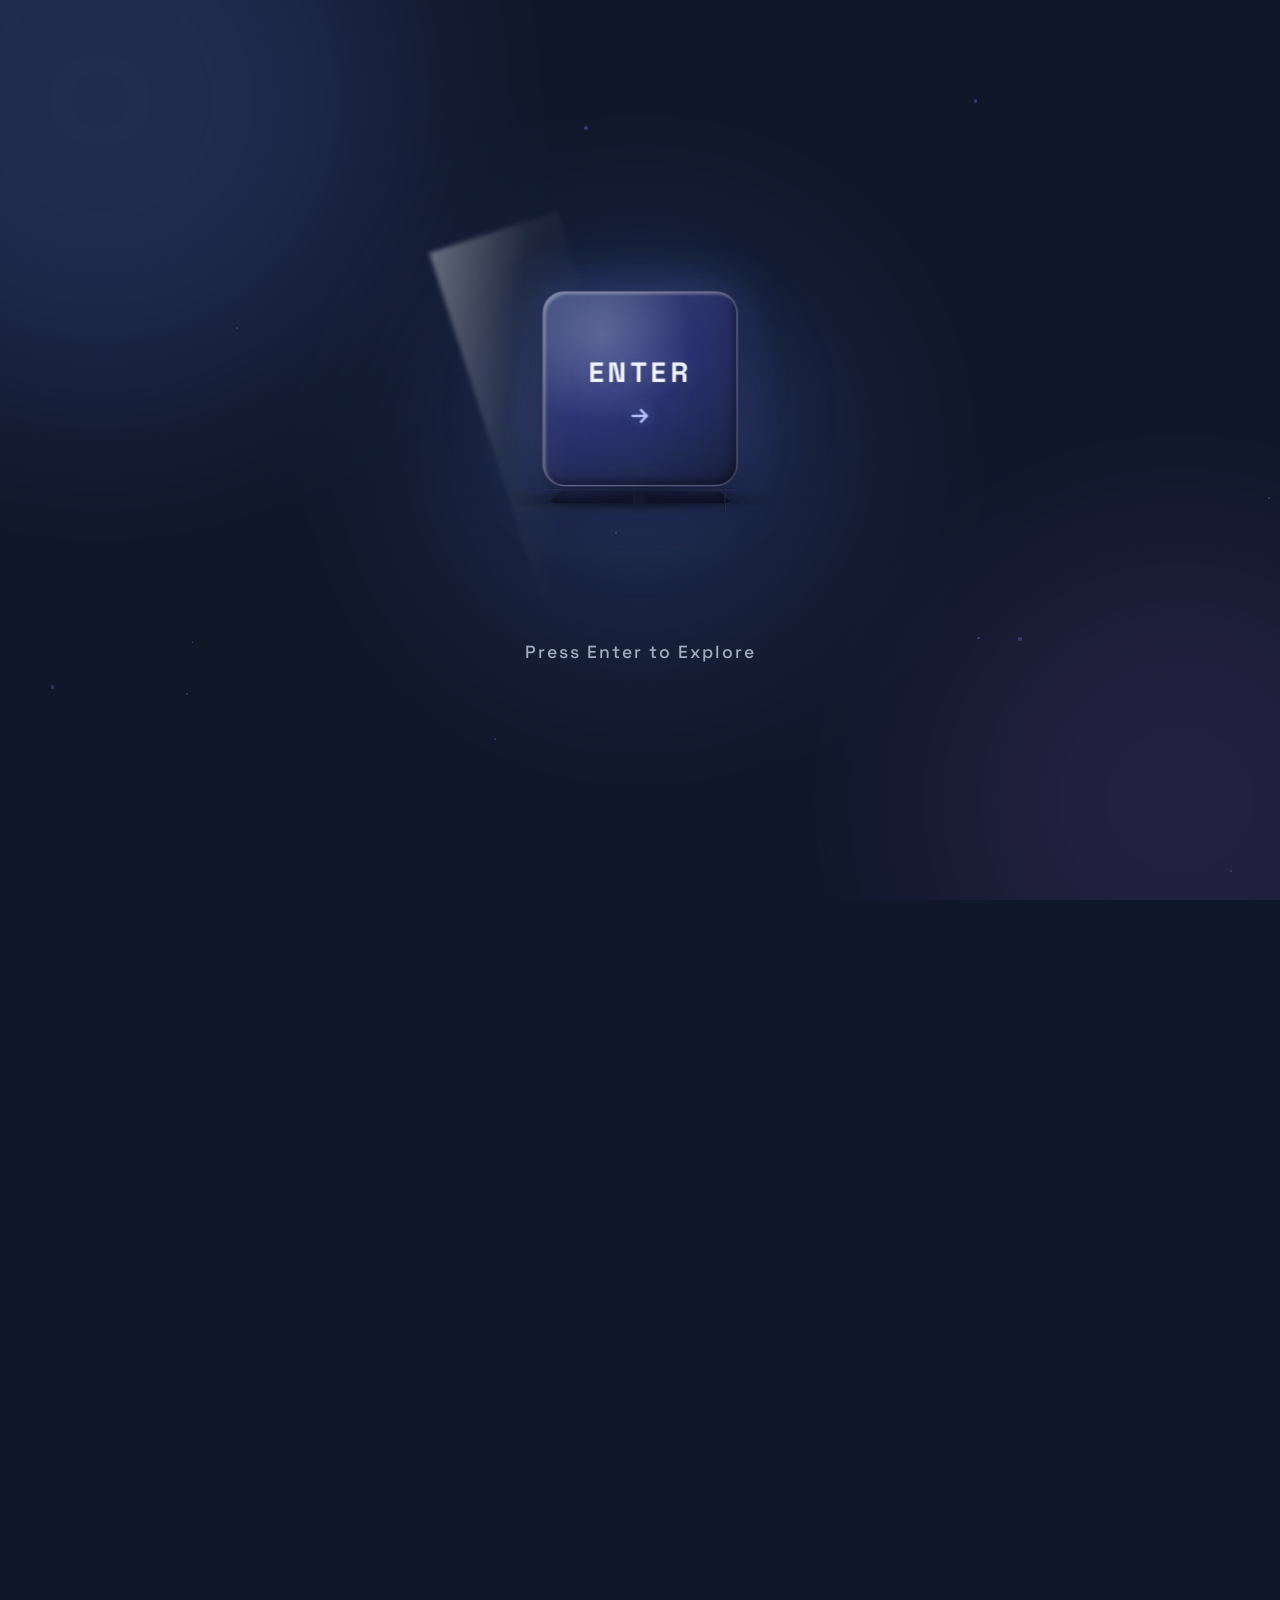
==== commit e06dd8ce: "Add files via upload" ====
--- a/index.html
+++ b/index.html
@@ -26,14 +26,31 @@
 
         <div class="intro-content">
             <div class="intro-button-container">
-                <div class="intro-button" id="introButton">
-                    <div class="button-3d-wrapper">
-                        <div class="button-cap">
+                <!-- Mechanical Keycap: Base -> Switch -> Keycap -->
+                <div class="key-assembly" id="introButton" tabindex="0" role="button" aria-label="Enter portfolio">
+                    <!-- Base plate (keyboard frame) -->
+                    <div class="key-base">
+                        <div class="key-base-top"></div>
+                    </div>
+                    <!-- Switch stem (visible when key is pressed) -->
+                    <div class="key-switch">
+                        <div class="switch-stem"></div>
+                        <div class="switch-glow"></div>
+                    </div>
+                    <!-- Keycap (the visible pressable cap) -->
+                    <div class="key-cap">
+                        <div class="keycap-face">
                             <span class="button-text">ENTER</span>
                             <i class="fas fa-arrow-right button-icon"></i>
                         </div>
-                        <div class="button-shadow"></div>
-                    </div>
+                        <div class="keycap-side keycap-side-front"></div>
+                        <div class="keycap-side keycap-side-right"></div>
+                        <div class="keycap-reflection"></div>
+                    </div>
+                    <!-- Contact shadow on base -->
+                    <div class="key-contact-shadow"></div>
+                    <!-- Ambient glow -->
+                    <div class="key-ambient-glow"></div>
                 </div>
             </div>
 
--- a/style.css
+++ b/style.css
@@ -149,7 +149,7 @@
 }
 
 /* ============================================
-   3D MECHANICAL BUTTON
+   MECHANICAL KEYCAP — BASE / SWITCH / KEYCAP
    ============================================ */
 
 .intro-button-container {
@@ -158,162 +158,325 @@
     display: flex;
     align-items: center;
     justify-content: center;
-    height: 300px;
-    perspective: 1000px;
-}
-
-.intro-button {
+    height: 340px;
+    perspective: 1400px;
+}
+
+.key-assembly {
     position: relative;
+    width: 220px;
+    height: 220px;
     cursor: pointer;
-    transition: all 0.3s cubic-bezier(0.22, 1, 0.36, 1);
-    animation: floatButton 3s ease-in-out infinite;
-}
-
-@keyframes floatButton {
+    transform-style: preserve-3d;
+    outline: none;
+    animation: keyBreathe 4.5s ease-in-out infinite;
+}
+
+/* Idle breathing + slow rotate + tiny float */
+@keyframes keyBreathe {
     0%, 100% {
-        transform: translateY(0) rotateX(0);
+        transform: translateY(0) rotateX(8deg) rotateY(-6deg) rotateZ(0deg);
+    }
+    25% {
+        transform: translateY(-6px) rotateX(9deg) rotateY(-4deg) rotateZ(0.3deg);
     }
     50% {
-        transform: translateY(-20px) rotateX(5deg);
-    }
-}
-
-.button-3d-wrapper {
+        transform: translateY(-10px) rotateX(7deg) rotateY(-7deg) rotateZ(-0.2deg);
+    }
+    75% {
+        transform: translateY(-6px) rotateX(9deg) rotateY(-5deg) rotateZ(0.2deg);
+    }
+}
+
+/* ---- BASE (keyboard frame under the switch) ---- */
+.key-base {
+    position: absolute;
+    left: 50%;
+    bottom: 8px;
+    width: 190px;
+    height: 190px;
+    transform: translateX(-50%) translateZ(-40px) rotateX(90deg);
+    transform-origin: center bottom;
+    border-radius: 22px;
+    background: linear-gradient(155deg, #1a2035 0%, #0d1120 55%, #080a14 100%);
+    box-shadow:
+        0 30px 60px rgba(0,0,0,0.6),
+        inset 0 2px 4px rgba(255,255,255,0.05),
+        inset 0 -6px 14px rgba(0,0,0,0.6);
+    border: 1px solid rgba(255,255,255,0.06);
+}
+
+.key-base-top {
+    position: absolute;
+    inset: 10px;
+    border-radius: 16px;
+    background: linear-gradient(155deg, rgba(102,126,234,0.06), transparent 60%);
+    box-shadow: inset 0 1px 2px rgba(255,255,255,0.06);
+}
+
+/* ---- SWITCH (stem connecting keycap to base) ---- */
+.key-switch {
+    position: absolute;
+    left: 50%;
+    bottom: 8px;
+    transform: translateX(-50%) translateZ(-20px);
+    width: 34px;
+    height: 46px;
+    display: flex;
+    align-items: flex-end;
+    justify-content: center;
+}
+
+.switch-stem {
+    width: 14px;
+    height: 100%;
+    background: linear-gradient(180deg, #3a4468 0%, #232a44 60%, #171b2e 100%);
+    border-radius: 3px;
+    box-shadow:
+        inset 1px 0 2px rgba(255,255,255,0.12),
+        inset -1px 0 2px rgba(0,0,0,0.5);
+}
+
+.switch-glow {
+    position: absolute;
+    bottom: 0;
+    left: 50%;
+    transform: translateX(-50%);
+    width: 30px;
+    height: 30px;
+    border-radius: 50%;
+    background: radial-gradient(circle, rgba(102,126,234,0.55), transparent 70%);
+    filter: blur(6px);
+    opacity: 0;
+    transition: opacity 0.25s ease;
+}
+
+/* ---- KEYCAP (the pressable cap itself) ---- */
+.key-cap {
+    position: absolute;
+    inset: 0;
+    transform-style: preserve-3d;
+    transform: translateZ(38px);
+    transition: transform 0.18s cubic-bezier(0.22, 1, 0.36, 1);
+}
+
+/* Front bevel face - gives the cap extruded depth */
+.keycap-side {
+    position: absolute;
+    left: 50%;
+    bottom: 0;
+    width: 190px;
+    height: 26px;
+    transform-origin: top center;
+    border-radius: 0 0 20px 20px;
+}
+
+.keycap-side-front {
+    transform: translateX(-50%) rotateX(-90deg) translateY(13px);
+    background: linear-gradient(180deg, rgba(80,95,150,0.55) 0%, rgba(30,36,60,0.85) 100%);
+    box-shadow: inset 0 -6px 10px rgba(0,0,0,0.5);
+}
+
+.keycap-side-right {
+    width: 26px;
+    height: 190px;
+    left: auto;
+    right: 0;
+    bottom: 0;
+    border-radius: 0 20px 20px 0;
+    transform: translateY(0) rotateY(90deg) translateX(13px);
+    transform-origin: left center;
+    background: linear-gradient(90deg, rgba(70,84,135,0.5) 0%, rgba(25,30,52,0.85) 100%);
+    box-shadow: inset -6px 0 10px rgba(0,0,0,0.45);
+}
+
+/* Top glass/acrylic face */
+.keycap-face {
     position: relative;
-    width: 200px;
-    height: 200px;
-    perspective: 1200px;
-}
-
-.button-cap {
-    position: relative;
-    width: 100%;
-    height: 100%;
-    background: linear-gradient(135deg, rgba(102, 126, 234, 0.3), rgba(118, 75, 162, 0.2));
-    border: 2px solid rgba(102, 126, 234, 0.4);
-    border-radius: 24px;
+    width: 190px;
+    height: 190px;
+    margin: 0 auto;
+    border-radius: 22px;
     display: flex;
     flex-direction: column;
     align-items: center;
     justify-content: center;
-    gap: 0.8rem;
-    backdrop-filter: blur(20px);
-    box-shadow: 
-        0 0 60px rgba(102, 126, 234, 0.4),
-        inset 0 1px 1px rgba(255, 255, 255, 0.2),
-        inset 0 -1px 1px rgba(0, 0, 0, 0.5);
-    transition: all 0.4s cubic-bezier(0.22, 1, 0.36, 1);
-    position: relative;
+    gap: 0.7rem;
+
+    /* Frosted acrylic glass material - dark to light gradient */
+    background:
+        radial-gradient(circle at 30% 22%, rgba(255,255,255,0.22), transparent 45%),
+        linear-gradient(150deg, rgba(112,132,214,0.35) 0%, rgba(76,58,140,0.28) 45%, rgba(20,24,42,0.65) 100%);
+    backdrop-filter: blur(18px) saturate(140%);
+    border: 1.5px solid rgba(255,255,255,0.28);
+
+    box-shadow:
+        /* bevel highlight top-left */
+        inset 2px 2px 3px rgba(255,255,255,0.35),
+        /* bevel shadow bottom-right (ambient occlusion) */
+        inset -3px -4px 8px rgba(0,0,0,0.35),
+        /* outer ambient shadow (contact / depth) */
+        0 18px 34px rgba(5,8,20,0.55),
+        /* soft blue product glow */
+        0 0 46px rgba(102,126,234,0.35);
+
+    transition: box-shadow 0.25s ease, background 0.25s ease;
     overflow: hidden;
 }
 
-.button-cap::before {
-    content: '';
-    position: absolute;
-    inset: 0;
-    background: linear-gradient(135deg, rgba(102, 126, 234, 0.1), transparent);
-    border-radius: 24px;
-    animation: glowPulse 2s ease-in-out infinite;
-}
-
-@keyframes glowPulse {
-    0%, 100% {
-        opacity: 0.5;
-        box-shadow: 0 0 20px rgba(102, 126, 234, 0.3);
-    }
-    50% {
-        opacity: 1;
-        box-shadow: 0 0 40px rgba(102, 126, 234, 0.6);
-    }
-}
-
-.button-cap::after {
-    content: '';
-    position: absolute;
-    inset: 0;
-    background: radial-gradient(circle at 30% 30%, rgba(255, 255, 255, 0.2), transparent);
-    border-radius: 24px;
+/* soft reflection sweep */
+.keycap-reflection {
+    position: absolute;
+    top: -30%;
+    left: -20%;
+    width: 60%;
+    height: 160%;
+    background: linear-gradient(115deg, rgba(255,255,255,0.35) 0%, rgba(255,255,255,0.05) 35%, transparent 60%);
+    transform: rotate(-18deg);
     pointer-events: none;
+    filter: blur(2px);
+    transition: transform 0.4s ease;
 }
 
 .button-text {
-    font-size: 2.5em;
+    font-size: 1.7em;
     font-weight: 700;
-    background: linear-gradient(135deg, var(--secondary), var(--accent));
-    -webkit-background-clip: text;
-    -webkit-text-fill-color: transparent;
-    background-clip: text;
     letter-spacing: 4px;
+    color: #f3f5ff;
+    text-shadow: 0 2px 10px rgba(0,0,0,0.35), 0 0 18px rgba(150,170,255,0.4);
     z-index: 2;
     position: relative;
 }
 
 .button-icon {
-    font-size: 1.5em;
-    color: var(--secondary);
+    font-size: 1.15em;
+    color: #b9c4ff;
     animation: slideArrow 1.5s ease-in-out infinite;
     z-index: 2;
     position: relative;
+    filter: drop-shadow(0 0 6px rgba(150,170,255,0.5));
 }
 
 @keyframes slideArrow {
-    0%, 100% {
-        transform: translateX(0);
-        opacity: 0.7;
-    }
-    50% {
-        transform: translateX(8px);
-        opacity: 1;
-    }
-}
-
-.button-shadow {
-    position: absolute;
-    width: 100%;
-    height: 100%;
-    background: radial-gradient(ellipse 100% 50% at 50% 100%, rgba(102, 126, 234, 0.3), transparent);
+    0%, 100% { transform: translateX(0); opacity: 0.7; }
+    50%      { transform: translateX(8px); opacity: 1; }
+}
+
+/* ---- Contact shadow projected onto base ---- */
+.key-contact-shadow {
+    position: absolute;
+    left: 50%;
+    bottom: 4px;
+    transform: translateX(-50%);
+    width: 150px;
+    height: 34px;
+    background: radial-gradient(ellipse, rgba(0,0,0,0.55) 0%, transparent 72%);
+    filter: blur(6px);
     border-radius: 50%;
-    top: 100%;
-    left: 0;
-    filter: blur(20px);
-    opacity: 0.6;
-    animation: shadowShift 3s ease-in-out infinite;
-}
-
-@keyframes shadowShift {
-    0%, 100% {
-        transform: scaleX(1) translateY(10px);
-        opacity: 0.6;
-    }
-    50% {
-        transform: scaleX(1.2) translateY(20px);
-        opacity: 0.8;
-    }
-}
-
-/* Button Hover State */
-.intro-button:hover .button-cap {
-    background: linear-gradient(135deg, rgba(102, 126, 234, 0.4), rgba(118, 75, 162, 0.3));
-    border-color: rgba(102, 126, 234, 0.6);
-    box-shadow: 
-        0 0 80px rgba(102, 126, 234, 0.6),
-        inset 0 1px 1px rgba(255, 255, 255, 0.3),
-        inset 0 -1px 1px rgba(0, 0, 0, 0.5);
-    transform: scale(1.03);
-}
-
-/* Button Active State (Pressed) */
-.intro-button.pressed .button-cap {
-    transform: translateY(8px) scale(1);
-    box-shadow: 
-        0 0 40px rgba(102, 126, 234, 0.3),
-        inset 0 1px 1px rgba(255, 255, 255, 0.1),
-        inset 0 -1px 1px rgba(0, 0, 0, 0.8);
-}
-
-.intro-button.pressed .button-shadow {
-    opacity: 0.2;
-    transform: scaleX(0.8) translateY(5px);
+    transition: all 0.2s ease;
+}
+
+/* ---- Ambient product glow (bloom around whole assembly) ---- */
+.key-ambient-glow {
+    position: absolute;
+    inset: -60px;
+    background: radial-gradient(circle, rgba(102,126,234,0.22) 0%, transparent 68%);
+    filter: blur(30px);
+    pointer-events: none;
+    animation: ambientPulse 3.2s ease-in-out infinite;
+    z-index: -1;
+}
+
+@keyframes ambientPulse {
+    0%, 100% { opacity: 0.55; transform: scale(1); }
+    50%      { opacity: 0.9;  transform: scale(1.08); }
+}
+
+/* ============================================
+   HOVER STATE — glow up, lift, mouse-follow tilt
+   ============================================ */
+.key-assembly:hover {
+    animation-play-state: paused;
+}
+
+.key-assembly:hover .keycap-face {
+    box-shadow:
+        inset 2px 2px 3px rgba(255,255,255,0.45),
+        inset -3px -4px 8px rgba(0,0,0,0.3),
+        0 26px 50px rgba(5,8,20,0.6),
+        0 0 70px rgba(102,126,234,0.55);
+}
+
+.key-assembly:hover .switch-glow {
+    opacity: 0.7;
+}
+
+.key-assembly:hover .key-ambient-glow {
+    opacity: 1;
+}
+
+/* ============================================
+   PRESSED STATE — full mechanical sequence
+   Keycap sinks -> shadow shrinks -> glow dims ->
+   base reveals -> ripple -> bounce back
+   ============================================ */
+.key-assembly.pressed .key-cap {
+    transform: translateZ(10px);
+    transition: transform 0.11s cubic-bezier(0.4, 0, 0.6, 1);
+}
+
+.key-assembly.pressed .keycap-face {
+    box-shadow:
+        inset 2px 2px 3px rgba(255,255,255,0.2),
+        inset -2px -3px 6px rgba(0,0,0,0.4),
+        0 4px 10px rgba(5,8,20,0.5),
+        0 0 16px rgba(102,126,234,0.15);
+}
+
+.key-assembly.pressed .key-contact-shadow {
+    width: 110px;
+    opacity: 0.4;
+}
+
+.key-assembly.pressed .key-ambient-glow {
+    opacity: 0.15;
+    animation: none;
+}
+
+.key-assembly.pressed .switch-glow {
+    opacity: 1;
+}
+
+/* Bounce-back after release */
+.key-assembly.bounce .key-cap {
+    animation: keycapBounce 0.42s cubic-bezier(0.34, 1.56, 0.64, 1);
+}
+
+@keyframes keycapBounce {
+    0%   { transform: translateZ(10px); }
+    55%  { transform: translateZ(46px); }
+    80%  { transform: translateZ(34px); }
+    100% { transform: translateZ(38px); }
+}
+
+/* Click ripple (mechanical, radiates from switch) */
+.key-ripple {
+    position: absolute;
+    left: 50%;
+    top: 50%;
+    width: 10px;
+    height: 10px;
+    border-radius: 50%;
+    background: radial-gradient(circle, rgba(150,170,255,0.5), transparent 70%);
+    transform: translate(-50%, -50%) scale(0);
+    pointer-events: none;
+    animation: keyRippleOut 0.7s ease-out forwards;
+    z-index: 5;
+}
+
+@keyframes keyRippleOut {
+    0%   { transform: translate(-50%, -50%) scale(0);  opacity: 0.9; }
+    100% { transform: translate(-50%, -50%) scale(14); opacity: 0; }
 }
 
 /* ============================================
@@ -345,7 +508,7 @@
 }
 
 /* ============================================
-   INTRO PARTICLES
+   AMBIENT DRIFT PARTICLES (around keycap, subtle)
    ============================================ */
 
 .intro-particle {
@@ -354,7 +517,8 @@
     height: 3px;
     background: var(--secondary);
     border-radius: 50%;
-    opacity: 0.6;
+    opacity: 0.35;
+    filter: blur(0.5px);
     animation: floatParticle 20s infinite ease-in;
 }
 
@@ -1738,22 +1902,31 @@
         padding: 100px 0 2rem;
     }
 
-    .intro-button {
-        animation: none;
-    }
-
-    .button-cap {
-        width: 160px;
-        height: 160px;
-    }
+    .key-assembly {
+        width: 170px;
+        height: 170px;
+        animation-duration: 5s;
+    }
+
+    .key-base {
+        width: 148px;
+        height: 148px;
+    }
+
+    .keycap-face,
+    .keycap-side-front,
+    .keycap-side-right {
+        width: 148px;
+    }
+    .keycap-side-right { height: 148px; }
 
     .button-text {
-        font-size: 1.8em;
+        font-size: 1.4em;
         letter-spacing: 2px;
     }
 
     .button-icon {
-        font-size: 1.2em;
+        font-size: 1em;
     }
 }
 
@@ -1807,21 +1980,33 @@
     }
 
     .intro-button-container {
-        height: 250px;
-    }
-
-    .button-3d-wrapper {
-        width: 140px;
-        height: 140px;
-    }
+        height: 220px;
+    }
+
+    .key-assembly {
+        width: 130px;
+        height: 130px;
+    }
+
+    .key-base {
+        width: 112px;
+        height: 112px;
+    }
+
+    .keycap-face,
+    .keycap-side-front,
+    .keycap-side-right {
+        width: 112px;
+    }
+    .keycap-side-right { height: 112px; }
 
     .button-text {
-        font-size: 1.4em;
+        font-size: 1.05em;
         letter-spacing: 1px;
     }
 
     .button-icon {
-        font-size: 1em;
+        font-size: 0.85em;
     }
 
     .intro-hint {
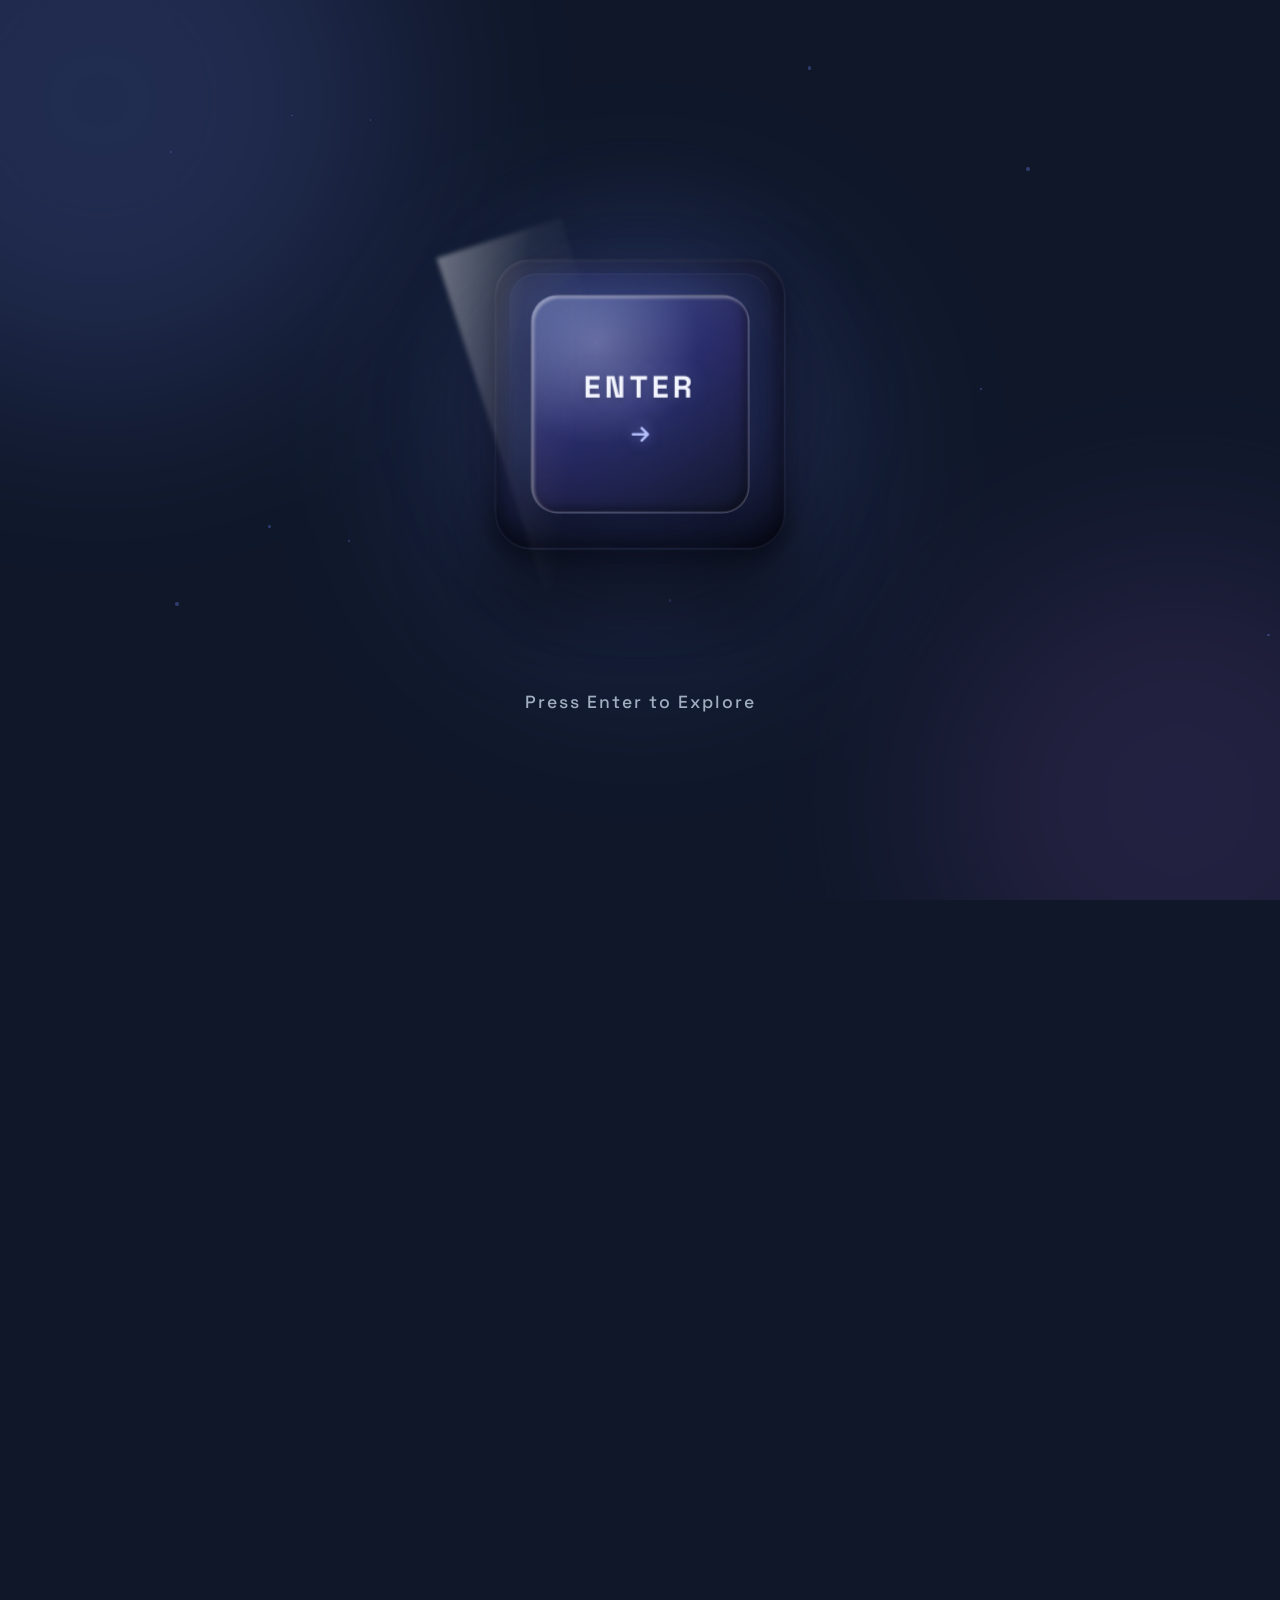
==== commit 062166f8: "Add files via upload" ====
--- a/index.html
+++ b/index.html
@@ -28,15 +28,20 @@
             <div class="intro-button-container">
                 <!-- Mechanical Keycap: Base -> Switch -> Keycap -->
                 <div class="key-assembly" id="introButton" tabindex="0" role="button" aria-label="Enter portfolio">
-                    <!-- Base plate (keyboard frame) -->
+                    <!-- Base plate (keyboard deck) -->
                     <div class="key-base">
                         <div class="key-base-top"></div>
-                    </div>
+                        <div class="key-base-well"></div>
+                    </div>
+                    <!-- Rim glow bleeding from cap onto deck -->
+                    <div class="key-rim-glow"></div>
                     <!-- Switch stem (visible when key is pressed) -->
                     <div class="key-switch">
                         <div class="switch-stem"></div>
                         <div class="switch-glow"></div>
                     </div>
+                    <!-- Contact shadow on base -->
+                    <div class="key-contact-shadow"></div>
                     <!-- Keycap (the visible pressable cap) -->
                     <div class="key-cap">
                         <div class="keycap-face">
@@ -47,8 +52,6 @@
                         <div class="keycap-side keycap-side-right"></div>
                         <div class="keycap-reflection"></div>
                     </div>
-                    <!-- Contact shadow on base -->
-                    <div class="key-contact-shadow"></div>
                     <!-- Ambient glow -->
                     <div class="key-ambient-glow"></div>
                 </div>
--- a/style.css
+++ b/style.css
@@ -149,7 +149,9 @@
 }
 
 /* ============================================
-   MECHANICAL KEYCAP — BASE / SWITCH / KEYCAP
+   MECHANICAL KEYCAP — ISOMETRIC CAMERA VIEW
+   Base deck / switch / elevated keycap, viewed
+   from an angled top-front perspective
    ============================================ */
 
 .intro-button-container {
@@ -158,80 +160,97 @@
     display: flex;
     align-items: center;
     justify-content: center;
-    height: 340px;
-    perspective: 1400px;
-}
-
+    height: 440px;
+    perspective: 1900px;
+}
+
+/* Outer assembly: fixed isometric tilt + gentle breathing float */
 .key-assembly {
     position: relative;
-    width: 220px;
-    height: 220px;
+    width: 320px;
+    height: 320px;
     cursor: pointer;
     transform-style: preserve-3d;
     outline: none;
-    animation: keyBreathe 4.5s ease-in-out infinite;
-}
-
-/* Idle breathing + slow rotate + tiny float */
+    animation: keyBreathe 5s ease-in-out infinite;
+}
+
+/* Idle: isometric baseline with subtle organic drift */
 @keyframes keyBreathe {
     0%, 100% {
-        transform: translateY(0) rotateX(8deg) rotateY(-6deg) rotateZ(0deg);
+        transform: translateY(0)    rotateX(54deg) rotateZ(-15deg);
     }
     25% {
-        transform: translateY(-6px) rotateX(9deg) rotateY(-4deg) rotateZ(0.3deg);
+        transform: translateY(-7px) rotateX(52deg) rotateZ(-13deg);
     }
     50% {
-        transform: translateY(-10px) rotateX(7deg) rotateY(-7deg) rotateZ(-0.2deg);
+        transform: translateY(-12px) rotateX(56deg) rotateZ(-16deg);
     }
     75% {
-        transform: translateY(-6px) rotateX(9deg) rotateY(-5deg) rotateZ(0.2deg);
-    }
-}
-
-/* ---- BASE (keyboard frame under the switch) ---- */
+        transform: translateY(-7px) rotateX(53deg) rotateZ(-14deg);
+    }
+}
+
+/* ---- BASE DECK (large plate the key sits on, clearly visible) ---- */
 .key-base {
     position: absolute;
     left: 50%;
-    bottom: 8px;
-    width: 190px;
-    height: 190px;
-    transform: translateX(-50%) translateZ(-40px) rotateX(90deg);
-    transform-origin: center bottom;
-    border-radius: 22px;
-    background: linear-gradient(155deg, #1a2035 0%, #0d1120 55%, #080a14 100%);
+    top: 50%;
+    width: 300px;
+    height: 300px;
+    transform: translate(-50%, -50%) translateZ(-64px);
+    border-radius: 38px;
+    background:
+        radial-gradient(circle at 32% 28%, rgba(102,126,234,0.10), transparent 55%),
+        linear-gradient(155deg, #1b2138 0%, #10142a 55%, #090b18 100%);
     box-shadow:
-        0 30px 60px rgba(0,0,0,0.6),
-        inset 0 2px 4px rgba(255,255,255,0.05),
-        inset 0 -6px 14px rgba(0,0,0,0.6);
-    border: 1px solid rgba(255,255,255,0.06);
-}
-
+        0 60px 90px rgba(0,0,0,0.65),
+        0 8px 20px rgba(0,0,0,0.5),
+        inset 0 2px 3px rgba(255,255,255,0.06),
+        inset 0 -10px 24px rgba(0,0,0,0.6);
+    border: 1px solid rgba(255,255,255,0.07);
+}
+
+/* Subtle plate texture: faint concentric sheen */
 .key-base-top {
     position: absolute;
-    inset: 10px;
-    border-radius: 16px;
-    background: linear-gradient(155deg, rgba(102,126,234,0.06), transparent 60%);
-    box-shadow: inset 0 1px 2px rgba(255,255,255,0.06);
-}
-
-/* ---- SWITCH (stem connecting keycap to base) ---- */
+    inset: 14px;
+    border-radius: 28px;
+    background: linear-gradient(155deg, rgba(102,126,234,0.08), transparent 55%);
+    box-shadow: inset 0 1px 2px rgba(255,255,255,0.07);
+}
+
+/* Recessed well beneath the keycap — implies the socket it sits in */
+.key-base-well {
+    position: absolute;
+    left: 50%;
+    top: 50%;
+    width: 210px;
+    height: 210px;
+    transform: translate(-50%, -50%) translateZ(-2px);
+    border-radius: 30px;
+    background: radial-gradient(circle, rgba(0,0,0,0.55) 0%, transparent 70%);
+    filter: blur(2px);
+}
+
+/* ---- SWITCH (short stem, mostly hidden beneath cap, gives contact glow) ---- */
 .key-switch {
     position: absolute;
     left: 50%;
-    bottom: 8px;
-    transform: translateX(-50%) translateZ(-20px);
-    width: 34px;
-    height: 46px;
-    display: flex;
-    align-items: flex-end;
-    justify-content: center;
+    top: 50%;
+    width: 40px;
+    height: 40px;
+    transform: translate(-50%, -50%) translateZ(-28px);
 }
 
 .switch-stem {
-    width: 14px;
-    height: 100%;
+    position: absolute;
+    inset: 0;
+    margin: auto;
+    width: 16px;
+    height: 16px;
+    border-radius: 4px;
     background: linear-gradient(180deg, #3a4468 0%, #232a44 60%, #171b2e 100%);
-    border-radius: 3px;
     box-shadow:
         inset 1px 0 2px rgba(255,255,255,0.12),
         inset -1px 0 2px rgba(0,0,0,0.5);
@@ -239,99 +258,92 @@
 
 .switch-glow {
     position: absolute;
-    bottom: 0;
-    left: 50%;
-    transform: translateX(-50%);
-    width: 30px;
-    height: 30px;
+    inset: -20px;
     border-radius: 50%;
-    background: radial-gradient(circle, rgba(102,126,234,0.55), transparent 70%);
-    filter: blur(6px);
+    background: radial-gradient(circle, rgba(120,140,255,0.6), transparent 70%);
+    filter: blur(10px);
     opacity: 0;
     transition: opacity 0.25s ease;
 }
 
-/* ---- KEYCAP (the pressable cap itself) ---- */
+/* ---- KEYCAP (elevated, pressable cap) ---- */
 .key-cap {
     position: absolute;
-    inset: 0;
+    left: 50%;
+    top: 50%;
+    width: 210px;
+    height: 210px;
+    transform: translate(-50%, -50%) translateZ(72px);
     transform-style: preserve-3d;
-    transform: translateZ(38px);
     transition: transform 0.18s cubic-bezier(0.22, 1, 0.36, 1);
 }
 
-/* Front bevel face - gives the cap extruded depth */
+/* Extruded side walls give the cap real thickness */
 .keycap-side {
     position: absolute;
     left: 50%;
     bottom: 0;
-    width: 190px;
-    height: 26px;
+    width: 210px;
+    height: 34px;
     transform-origin: top center;
-    border-radius: 0 0 20px 20px;
+    border-radius: 0 0 26px 26px;
 }
 
 .keycap-side-front {
-    transform: translateX(-50%) rotateX(-90deg) translateY(13px);
-    background: linear-gradient(180deg, rgba(80,95,150,0.55) 0%, rgba(30,36,60,0.85) 100%);
-    box-shadow: inset 0 -6px 10px rgba(0,0,0,0.5);
+    transform: translateX(-50%) rotateX(-90deg) translateY(17px);
+    background: linear-gradient(180deg, rgba(96,112,175,0.6) 0%, rgba(28,33,56,0.92) 100%);
+    box-shadow: inset 0 -8px 14px rgba(0,0,0,0.55);
 }
 
 .keycap-side-right {
-    width: 26px;
-    height: 190px;
+    width: 34px;
+    height: 210px;
     left: auto;
     right: 0;
     bottom: 0;
-    border-radius: 0 20px 20px 0;
-    transform: translateY(0) rotateY(90deg) translateX(13px);
+    border-radius: 0 26px 26px 0;
+    transform: translateY(0) rotateY(90deg) translateX(17px);
     transform-origin: left center;
-    background: linear-gradient(90deg, rgba(70,84,135,0.5) 0%, rgba(25,30,52,0.85) 100%);
-    box-shadow: inset -6px 0 10px rgba(0,0,0,0.45);
+    background: linear-gradient(90deg, rgba(80,95,152,0.55) 0%, rgba(22,26,46,0.92) 100%);
+    box-shadow: inset -8px 0 14px rgba(0,0,0,0.5);
 }
 
 /* Top glass/acrylic face */
 .keycap-face {
     position: relative;
-    width: 190px;
-    height: 190px;
+    width: 210px;
+    height: 210px;
     margin: 0 auto;
-    border-radius: 22px;
+    border-radius: 26px;
     display: flex;
     flex-direction: column;
     align-items: center;
     justify-content: center;
     gap: 0.7rem;
 
-    /* Frosted acrylic glass material - dark to light gradient */
     background:
-        radial-gradient(circle at 30% 22%, rgba(255,255,255,0.22), transparent 45%),
-        linear-gradient(150deg, rgba(112,132,214,0.35) 0%, rgba(76,58,140,0.28) 45%, rgba(20,24,42,0.65) 100%);
+        radial-gradient(circle at 30% 22%, rgba(255,255,255,0.24), transparent 45%),
+        linear-gradient(150deg, rgba(112,132,214,0.4) 0%, rgba(76,58,140,0.3) 45%, rgba(20,24,42,0.7) 100%);
     backdrop-filter: blur(18px) saturate(140%);
-    border: 1.5px solid rgba(255,255,255,0.28);
+    border: 1.5px solid rgba(255,255,255,0.3);
 
     box-shadow:
-        /* bevel highlight top-left */
-        inset 2px 2px 3px rgba(255,255,255,0.35),
-        /* bevel shadow bottom-right (ambient occlusion) */
+        inset 2px 2px 3px rgba(255,255,255,0.38),
         inset -3px -4px 8px rgba(0,0,0,0.35),
-        /* outer ambient shadow (contact / depth) */
-        0 18px 34px rgba(5,8,20,0.55),
-        /* soft blue product glow */
-        0 0 46px rgba(102,126,234,0.35);
+        0 22px 40px rgba(5,8,20,0.6),
+        0 0 56px rgba(102,126,234,0.4);
 
     transition: box-shadow 0.25s ease, background 0.25s ease;
     overflow: hidden;
 }
 
-/* soft reflection sweep */
 .keycap-reflection {
     position: absolute;
     top: -30%;
     left: -20%;
     width: 60%;
     height: 160%;
-    background: linear-gradient(115deg, rgba(255,255,255,0.35) 0%, rgba(255,255,255,0.05) 35%, transparent 60%);
+    background: linear-gradient(115deg, rgba(255,255,255,0.38) 0%, rgba(255,255,255,0.06) 35%, transparent 60%);
     transform: rotate(-18deg);
     pointer-events: none;
     filter: blur(2px);
@@ -339,7 +351,7 @@
 }
 
 .button-text {
-    font-size: 1.7em;
+    font-size: 1.85em;
     font-weight: 700;
     letter-spacing: 4px;
     color: #f3f5ff;
@@ -349,7 +361,7 @@
 }
 
 .button-icon {
-    font-size: 1.15em;
+    font-size: 1.2em;
     color: #b9c4ff;
     animation: slideArrow 1.5s ease-in-out infinite;
     z-index: 2;
@@ -362,34 +374,50 @@
     50%      { transform: translateX(8px); opacity: 1; }
 }
 
-/* ---- Contact shadow projected onto base ---- */
+/* ---- Rim glow: bleeds from the cap's base onto the deck (signature look) ---- */
+.key-rim-glow {
+    position: absolute;
+    left: 50%;
+    top: 50%;
+    width: 260px;
+    height: 260px;
+    transform: translate(-50%, -50%) translateZ(-8px);
+    border-radius: 50%;
+    background: radial-gradient(circle, rgba(102,126,234,0.5) 0%, rgba(102,126,234,0.15) 45%, transparent 72%);
+    filter: blur(18px);
+    opacity: 0.55;
+    transition: opacity 0.3s ease, transform 0.3s ease;
+    pointer-events: none;
+}
+
+/* ---- Contact shadow the cap casts onto the deck ---- */
 .key-contact-shadow {
     position: absolute;
     left: 50%;
-    bottom: 4px;
-    transform: translateX(-50%);
-    width: 150px;
-    height: 34px;
-    background: radial-gradient(ellipse, rgba(0,0,0,0.55) 0%, transparent 72%);
-    filter: blur(6px);
+    top: 50%;
+    width: 190px;
+    height: 190px;
+    transform: translate(-50%, -50%) translateZ(-60px);
+    background: radial-gradient(circle, rgba(0,0,0,0.55) 0%, transparent 70%);
+    filter: blur(10px);
     border-radius: 50%;
     transition: all 0.2s ease;
 }
 
-/* ---- Ambient product glow (bloom around whole assembly) ---- */
+/* ---- Ambient product bloom around the whole assembly ---- */
 .key-ambient-glow {
     position: absolute;
-    inset: -60px;
-    background: radial-gradient(circle, rgba(102,126,234,0.22) 0%, transparent 68%);
-    filter: blur(30px);
+    inset: -80px;
+    background: radial-gradient(circle, rgba(102,126,234,0.2) 0%, transparent 68%);
+    filter: blur(36px);
     pointer-events: none;
     animation: ambientPulse 3.2s ease-in-out infinite;
     z-index: -1;
 }
 
 @keyframes ambientPulse {
-    0%, 100% { opacity: 0.55; transform: scale(1); }
-    50%      { opacity: 0.9;  transform: scale(1.08); }
+    0%, 100% { opacity: 0.5; transform: scale(1); }
+    50%      { opacity: 0.85; transform: scale(1.08); }
 }
 
 /* ============================================
@@ -401,18 +429,23 @@
 
 .key-assembly:hover .keycap-face {
     box-shadow:
-        inset 2px 2px 3px rgba(255,255,255,0.45),
+        inset 2px 2px 3px rgba(255,255,255,0.5),
         inset -3px -4px 8px rgba(0,0,0,0.3),
-        0 26px 50px rgba(5,8,20,0.6),
-        0 0 70px rgba(102,126,234,0.55);
+        0 30px 56px rgba(5,8,20,0.65),
+        0 0 80px rgba(102,126,234,0.6);
 }
 
 .key-assembly:hover .switch-glow {
-    opacity: 0.7;
+    opacity: 0.75;
 }
 
 .key-assembly:hover .key-ambient-glow {
     opacity: 1;
+}
+
+.key-assembly:hover .key-rim-glow {
+    opacity: 0.85;
+    transform: translate(-50%, -50%) translateZ(-8px) scale(1.08);
 }
 
 /* ============================================
@@ -421,7 +454,7 @@
    base reveals -> ripple -> bounce back
    ============================================ */
 .key-assembly.pressed .key-cap {
-    transform: translateZ(10px);
+    transform: translate(-50%, -50%) translateZ(24px);
     transition: transform 0.11s cubic-bezier(0.4, 0, 0.6, 1);
 }
 
@@ -429,12 +462,13 @@
     box-shadow:
         inset 2px 2px 3px rgba(255,255,255,0.2),
         inset -2px -3px 6px rgba(0,0,0,0.4),
-        0 4px 10px rgba(5,8,20,0.5),
-        0 0 16px rgba(102,126,234,0.15);
+        0 6px 14px rgba(5,8,20,0.5),
+        0 0 18px rgba(102,126,234,0.18);
 }
 
 .key-assembly.pressed .key-contact-shadow {
-    width: 110px;
+    width: 140px;
+    height: 140px;
     opacity: 0.4;
 }
 
@@ -443,6 +477,10 @@
     animation: none;
 }
 
+.key-assembly.pressed .key-rim-glow {
+    opacity: 0.2;
+}
+
 .key-assembly.pressed .switch-glow {
     opacity: 1;
 }
@@ -453,10 +491,10 @@
 }
 
 @keyframes keycapBounce {
-    0%   { transform: translateZ(10px); }
-    55%  { transform: translateZ(46px); }
-    80%  { transform: translateZ(34px); }
-    100% { transform: translateZ(38px); }
+    0%   { transform: translate(-50%, -50%) translateZ(24px); }
+    55%  { transform: translate(-50%, -50%) translateZ(84px); }
+    80%  { transform: translate(-50%, -50%) translateZ(64px); }
+    100% { transform: translate(-50%, -50%) translateZ(72px); }
 }
 
 /* Click ripple (mechanical, radiates from switch) */
@@ -476,7 +514,7 @@
 
 @keyframes keyRippleOut {
     0%   { transform: translate(-50%, -50%) scale(0);  opacity: 0.9; }
-    100% { transform: translate(-50%, -50%) scale(14); opacity: 0; }
+    100% { transform: translate(-50%, -50%) scale(16); opacity: 0; }
 }
 
 /* ============================================
@@ -1902,23 +1940,70 @@
         padding: 100px 0 2rem;
     }
 
+    .intro-button-container {
+        height: 340px;
+        perspective: 1600px;
+    }
+
     .key-assembly {
-        width: 170px;
-        height: 170px;
+        width: 240px;
+        height: 240px;
         animation-duration: 5s;
     }
 
     .key-base {
-        width: 148px;
-        height: 148px;
-    }
-
-    .keycap-face,
-    .keycap-side-front,
+        width: 225px;
+        height: 225px;
+        border-radius: 28px;
+    }
+
+    .key-base-well {
+        width: 158px;
+        height: 158px;
+        border-radius: 22px;
+    }
+
+    .key-switch {
+        width: 30px;
+        height: 30px;
+    }
+
+    .switch-stem {
+        width: 12px;
+        height: 12px;
+        border-radius: 3px;
+    }
+
+    .key-cap {
+        width: 158px;
+        height: 158px;
+    }
+
+    .keycap-side {
+        width: 158px;
+        height: 26px;
+    }
+
     .keycap-side-right {
-        width: 148px;
-    }
-    .keycap-side-right { height: 148px; }
+        width: 26px;
+        height: 158px;
+    }
+
+    .keycap-face {
+        width: 158px;
+        height: 158px;
+        border-radius: 20px;
+    }
+
+    .key-rim-glow {
+        width: 195px;
+        height: 195px;
+    }
+
+    .key-contact-shadow {
+        width: 142px;
+        height: 142px;
+    }
 
     .button-text {
         font-size: 1.4em;
@@ -1980,25 +2065,68 @@
     }
 
     .intro-button-container {
-        height: 220px;
+        height: 260px;
+        perspective: 1300px;
     }
 
     .key-assembly {
-        width: 130px;
-        height: 130px;
+        width: 175px;
+        height: 175px;
     }
 
     .key-base {
-        width: 112px;
-        height: 112px;
-    }
-
-    .keycap-face,
-    .keycap-side-front,
+        width: 164px;
+        height: 164px;
+        border-radius: 20px;
+    }
+
+    .key-base-well {
+        width: 115px;
+        height: 115px;
+        border-radius: 16px;
+    }
+
+    .key-switch {
+        width: 22px;
+        height: 22px;
+    }
+
+    .switch-stem {
+        width: 9px;
+        height: 9px;
+        border-radius: 2px;
+    }
+
+    .key-cap {
+        width: 115px;
+        height: 115px;
+    }
+
+    .keycap-side {
+        width: 115px;
+        height: 19px;
+    }
+
     .keycap-side-right {
-        width: 112px;
-    }
-    .keycap-side-right { height: 112px; }
+        width: 19px;
+        height: 115px;
+    }
+
+    .keycap-face {
+        width: 115px;
+        height: 115px;
+        border-radius: 15px;
+    }
+
+    .key-rim-glow {
+        width: 142px;
+        height: 142px;
+    }
+
+    .key-contact-shadow {
+        width: 104px;
+        height: 104px;
+    }
 
     .button-text {
         font-size: 1.05em;
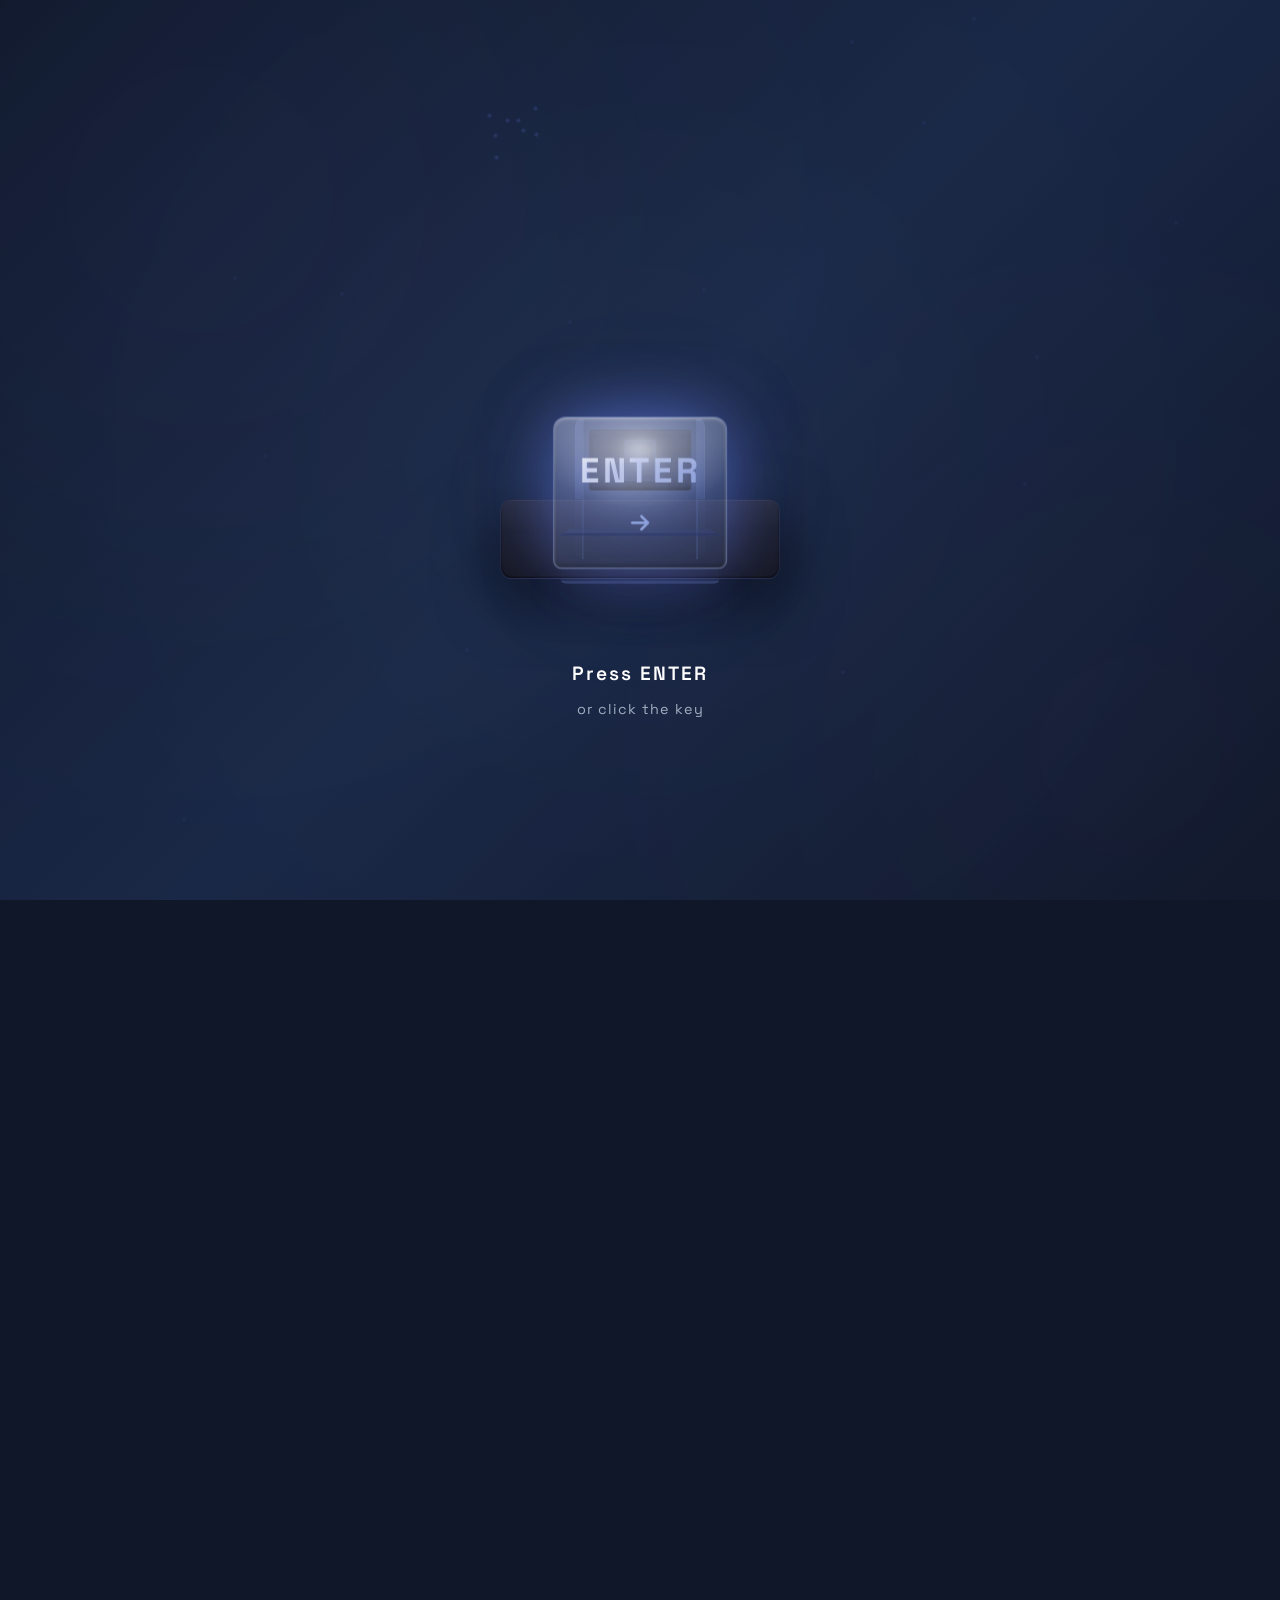
==== commit 17f18bcf: "Add files via upload" ====
--- a/index.html
+++ b/index.html
@@ -17,51 +17,94 @@
 <body>
     <!-- Interactive Intro Screen -->
     <div class="intro-screen" id="introScreen">
+        <!-- Ambient Background -->
         <div class="intro-background">
-            <div class="intro-blur blur-1"></div>
-            <div class="intro-blur blur-2"></div>
-            <div class="intro-blur blur-3"></div>
-            <div class="intro-particles" id="introParticles"></div>
+            <div class="ambient-light light-1"></div>
+            <div class="ambient-light light-2"></div>
+            <div class="ambient-light light-3"></div>
+            <div class="ambient-particles" id="ambientParticles"></div>
         </div>
 
-        <div class="intro-content">
-            <div class="intro-button-container">
-                <!-- Mechanical Keycap: Base -> Switch -> Keycap -->
-                <div class="key-assembly" id="introButton" tabindex="0" role="button" aria-label="Enter portfolio">
-                    <!-- Base plate (keyboard deck) -->
-                    <div class="key-base">
-                        <div class="key-base-top"></div>
-                        <div class="key-base-well"></div>
-                    </div>
-                    <!-- Rim glow bleeding from cap onto deck -->
-                    <div class="key-rim-glow"></div>
-                    <!-- Switch stem (visible when key is pressed) -->
-                    <div class="key-switch">
-                        <div class="switch-stem"></div>
-                        <div class="switch-glow"></div>
-                    </div>
-                    <!-- Contact shadow on base -->
-                    <div class="key-contact-shadow"></div>
-                    <!-- Keycap (the visible pressable cap) -->
-                    <div class="key-cap">
-                        <div class="keycap-face">
-                            <span class="button-text">ENTER</span>
-                            <i class="fas fa-arrow-right button-icon"></i>
-                        </div>
-                        <div class="keycap-side keycap-side-front"></div>
-                        <div class="keycap-side keycap-side-right"></div>
-                        <div class="keycap-reflection"></div>
-                    </div>
-                    <!-- Ambient glow -->
-                    <div class="key-ambient-glow"></div>
-                </div>
-            </div>
-
-            <div class="intro-hint">
-                <span class="hint-text">Press Enter to Explore</span>
+        <!-- Main Content Container -->
+        <div class="intro-content-wrapper">
+            <div class="intro-scene">
+                <!-- Base Plate -->
+                <div class="keyboard-base">
+                    <div class="base-inner">
+                        <div class="base-reflection"></div>
+                    </div>
+                </div>
+
+                <!-- Mechanical Switch -->
+                <div class="keyboard-switch">
+                    <div class="switch-stem"></div>
+                    <div class="switch-housing"></div>
+                </div>
+
+                <!-- Premium Keycap -->
+                <div class="mechanical-keycap" id="mechanicalKeycap">
+                    <!-- Keycap 3D Structure -->
+                    <div class="keycap-container">
+                        <!-- Top Surface with Lighting -->
+                        <div class="keycap-top">
+                            <div class="keycap-surface">
+                                <div class="surface-gradient"></div>
+                                <div class="surface-reflection"></div>
+                                <div class="surface-shine"></div>
+                            </div>
+                            
+                            <!-- Text Layer -->
+                            <div class="keycap-text">
+                                <span class="text-main">ENTER</span>
+                                <span class="text-icon">
+                                    <i class="fas fa-arrow-right"></i>
+                                </span>
+                            </div>
+                        </div>
+
+                        <!-- Front Face -->
+                        <div class="keycap-front">
+                            <div class="front-gradient"></div>
+                        </div>
+
+                        <!-- Left Side -->
+                        <div class="keycap-left">
+                            <div class="side-gradient"></div>
+                        </div>
+
+                        <!-- Right Side -->
+                        <div class="keycap-right">
+                            <div class="side-gradient"></div>
+                        </div>
+
+                        <!-- Bottom Face -->
+                        <div class="keycap-bottom">
+                            <div class="bottom-inner"></div>
+                        </div>
+
+                        <!-- Glow Effect Layer -->
+                        <div class="keycap-glow"></div>
+                    </div>
+
+                    <!-- Light Bloom Effect -->
+                    <div class="keycap-bloom"></div>
+
+                    <!-- Ambient Occlusion (Shadow) -->
+                    <div class="keycap-shadow"></div>
+                </div>
+
+                <!-- Particles Around Keycap -->
+                <div class="keycap-particles" id="keycapParticles"></div>
+            </div>
+
+            <!-- Hint Text -->
+            <div class="intro-hint-text">
+                <span class="hint-primary">Press ENTER</span>
+                <span class="hint-secondary">or click the key</span>
             </div>
         </div>
 
+        <!-- Screen Overlay for Transition -->
         <div class="intro-overlay"></div>
     </div>
 
--- a/style.css
+++ b/style.css
@@ -1,5 +1,5 @@
 /* ============================================
-   PREMIUM PORTFOLIO - INTERACTIVE INTRO SCREEN
+   PREMIUM MECHANICAL KEYCAP - 3D INTRO SCREEN
    ============================================ */
 
 :root {
@@ -45,12 +45,8 @@
     border-radius: 10px;
 }
 
-::-webkit-scrollbar-thumb:hover {
-    background: var(--secondary);
-}
-
-/* ============================================
-   INTRO SCREEN - FULLSCREEN INTERACTIVE
+/* ============================================
+   INTRO SCREEN - FULLSCREEN
    ============================================ */
 
 .intro-screen {
@@ -58,13 +54,14 @@
     inset: 0;
     width: 100%;
     height: 100%;
-    background: var(--primary);
+    background: linear-gradient(135deg, #0f1729 0%, #1a2847 50%, #0f1729 100%);
     display: flex;
     align-items: center;
     justify-content: center;
     z-index: 5000;
     overflow: hidden;
     transition: opacity 0.8s ease-out 0.6s, visibility 0.8s ease-out 0.6s;
+    perspective: 1000px;
 }
 
 .intro-screen.hidden {
@@ -73,67 +70,109 @@
     pointer-events: none;
 }
 
+/* ============================================
+   AMBIENT LIGHTING & BACKGROUND
+   ============================================ */
+
 .intro-background {
     position: absolute;
     inset: 0;
     overflow: hidden;
 }
 
-.intro-blur {
+.ambient-light {
     position: absolute;
     border-radius: 50%;
-    filter: blur(100px);
-    opacity: 0.2;
-}
-
-.blur-1 {
+    filter: blur(120px);
+    opacity: 0.15;
+    mix-blend-mode: screen;
+}
+
+.light-1 {
+    width: 800px;
+    height: 800px;
+    background: radial-gradient(circle, rgba(102, 126, 234, 0.4), transparent);
+    top: -200px;
+    left: -200px;
+    animation: ambientFloat 20s ease-in-out infinite;
+}
+
+.light-2 {
     width: 600px;
     height: 600px;
-    background: var(--secondary);
-    top: -200px;
-    left: -200px;
-    animation: floatBlur 15s ease-in-out infinite;
-}
-
-.blur-2 {
-    width: 500px;
-    height: 500px;
-    background: var(--accent);
+    background: radial-gradient(circle, rgba(118, 75, 162, 0.3), transparent);
     bottom: -150px;
     right: -150px;
-    animation: floatBlur 18s ease-in-out infinite;
-    animation-delay: 2s;
-}
-
-.blur-3 {
-    width: 400px;
-    height: 400px;
-    background: var(--secondary);
+    animation: ambientFloat 25s ease-in-out infinite;
+    animation-delay: 3s;
+}
+
+.light-3 {
+    width: 700px;
+    height: 700px;
+    background: radial-gradient(circle, rgba(102, 126, 234, 0.25), transparent);
     top: 50%;
     left: 50%;
     transform: translate(-50%, -50%);
-    animation: floatBlur 20s ease-in-out infinite;
-    animation-delay: 4s;
-}
-
-@keyframes floatBlur {
+    animation: ambientFloat 22s ease-in-out infinite;
+    animation-delay: 6s;
+}
+
+@keyframes ambientFloat {
     0%, 100% { transform: translate(0, 0) scale(1); }
-    50% { transform: translate(50px, -50px) scale(1.1); }
-}
-
-.intro-particles {
+    50% { transform: translate(30px, -30px) scale(1.05); }
+}
+
+/* ============================================
+   AMBIENT PARTICLES
+   ============================================ */
+
+.ambient-particles {
     position: absolute;
     inset: 0;
 }
 
-.intro-content {
+.ambient-particle {
+    position: absolute;
+    width: 2px;
+    height: 2px;
+    background: var(--secondary);
+    border-radius: 50%;
+    opacity: 0.3;
+    filter: blur(1px);
+    animation: particleFloat 25s infinite ease-in;
+}
+
+@keyframes particleFloat {
+    0% {
+        opacity: 0;
+        transform: translateY(0) translateX(0);
+    }
+    10% {
+        opacity: 0.3;
+    }
+    90% {
+        opacity: 0.3;
+    }
+    100% {
+        opacity: 0;
+        transform: translateY(-100px) translateX(var(--x-offset, 50px));
+    }
+}
+
+/* ============================================
+   INTRO CONTENT WRAPPER
+   ============================================ */
+
+.intro-content-wrapper {
     position: relative;
     z-index: 10;
     display: flex;
     flex-direction: column;
     align-items: center;
     justify-content: center;
-    gap: 4rem;
+    gap: 5rem;
+    perspective: 1200px;
     animation: fadeInContent 0.8s ease-out;
 }
 
@@ -149,451 +188,549 @@
 }
 
 /* ============================================
-   MECHANICAL KEYCAP — ISOMETRIC CAMERA VIEW
-   Base deck / switch / elevated keycap, viewed
-   from an angled top-front perspective
-   ============================================ */
-
-.intro-button-container {
+   3D SCENE - KEYCAP SETUP
+   ============================================ */
+
+.intro-scene {
     position: relative;
     width: 100%;
+    height: 400px;
+    display: flex;
+    align-items: flex-end;
+    justify-content: center;
+    perspective: 1500px;
+    transform-style: preserve-3d;
+}
+
+/* ============================================
+   KEYBOARD BASE PLATE
+   ============================================ */
+
+.keyboard-base {
+    position: absolute;
+    bottom: 0;
+    width: 280px;
+    height: 80px;
+    background: linear-gradient(180deg, rgba(30, 30, 40, 0.8), rgba(20, 20, 30, 0.95));
+    border-radius: 12px;
+    border: 1px solid rgba(102, 126, 234, 0.15);
+    box-shadow: 
+        0 20px 60px rgba(0, 0, 0, 0.7),
+        inset 0 1px 0 rgba(255, 255, 255, 0.05),
+        inset 0 -1px 2px rgba(0, 0, 0, 0.8);
+    transform: translateZ(0);
+    animation: baseGlow 3s ease-in-out infinite;
+}
+
+@keyframes baseGlow {
+    0%, 100% {
+        box-shadow: 
+            0 20px 60px rgba(0, 0, 0, 0.7),
+            inset 0 1px 0 rgba(255, 255, 255, 0.05),
+            inset 0 -1px 2px rgba(0, 0, 0, 0.8);
+    }
+    50% {
+        box-shadow: 
+            0 20px 60px rgba(102, 126, 234, 0.1),
+            inset 0 1px 0 rgba(255, 255, 255, 0.1),
+            inset 0 -1px 2px rgba(0, 0, 0, 0.8);
+    }
+}
+
+.base-inner {
+    position: relative;
+    width: 100%;
+    height: 100%;
+    background: linear-gradient(180deg, rgba(102, 126, 234, 0.05), rgba(50, 50, 60, 0.1));
+    border-radius: 12px;
+    overflow: hidden;
+}
+
+.base-reflection {
+    position: absolute;
+    width: 100%;
+    height: 40%;
+    background: linear-gradient(180deg, rgba(255, 255, 255, 0.03), transparent);
+    top: 0;
+}
+
+/* ============================================
+   MECHANICAL SWITCH
+   ============================================ */
+
+.keyboard-switch {
+    position: absolute;
+    bottom: 80px;
+    width: 100px;
+    height: 80px;
     display: flex;
     align-items: center;
     justify-content: center;
-    height: 440px;
-    perspective: 1900px;
-}
-
-/* Outer assembly: fixed isometric tilt + gentle breathing float */
-.key-assembly {
+    transform: translateZ(20px);
+}
+
+.switch-housing {
+    position: absolute;
+    width: 100px;
+    height: 60px;
+    background: linear-gradient(180deg, rgba(30, 30, 40, 0.6), rgba(15, 15, 25, 0.8));
+    border: 1px solid rgba(102, 126, 234, 0.1);
+    border-radius: 4px;
+    box-shadow: 
+        inset 0 2px 4px rgba(255, 255, 255, 0.05),
+        inset 0 -2px 4px rgba(0, 0, 0, 0.5);
+}
+
+.switch-stem {
+    position: absolute;
+    width: 30px;
+    height: 40px;
+    background: linear-gradient(90deg, rgba(102, 126, 234, 0.15), rgba(102, 126, 234, 0.05));
+    border: 1px solid rgba(102, 126, 234, 0.2);
+    border-radius: 2px;
+    transform: translateZ(10px);
+    z-index: 5;
+}
+
+/* ============================================
+   PREMIUM 3D MECHANICAL KEYCAP
+   ============================================ */
+
+.mechanical-keycap {
     position: relative;
-    width: 320px;
-    height: 320px;
+    width: 160px;
+    height: 160px;
+    perspective: 1200px;
     cursor: pointer;
     transform-style: preserve-3d;
-    outline: none;
-    animation: keyBreathe 5s ease-in-out infinite;
-}
-
-/* Idle: isometric baseline with subtle organic drift */
-@keyframes keyBreathe {
+    animation: keycapIdle 3.5s ease-in-out infinite;
+    transition: transform 0.3s cubic-bezier(0.22, 1, 0.36, 1);
+    z-index: 20;
+}
+
+@keyframes keycapIdle {
     0%, 100% {
-        transform: translateY(0)    rotateX(54deg) rotateZ(-15deg);
+        transform: translateY(0) rotateZ(0deg);
     }
     25% {
-        transform: translateY(-7px) rotateX(52deg) rotateZ(-13deg);
+        transform: translateY(-15px) rotateZ(-1deg);
     }
     50% {
-        transform: translateY(-12px) rotateX(56deg) rotateZ(-16deg);
+        transform: translateY(-25px) rotateZ(0deg);
     }
     75% {
-        transform: translateY(-7px) rotateX(53deg) rotateZ(-14deg);
-    }
-}
-
-/* ---- BASE DECK (large plate the key sits on, clearly visible) ---- */
-.key-base {
-    position: absolute;
-    left: 50%;
-    top: 50%;
-    width: 300px;
-    height: 300px;
-    transform: translate(-50%, -50%) translateZ(-64px);
-    border-radius: 38px;
-    background:
-        radial-gradient(circle at 32% 28%, rgba(102,126,234,0.10), transparent 55%),
-        linear-gradient(155deg, #1b2138 0%, #10142a 55%, #090b18 100%);
-    box-shadow:
-        0 60px 90px rgba(0,0,0,0.65),
-        0 8px 20px rgba(0,0,0,0.5),
-        inset 0 2px 3px rgba(255,255,255,0.06),
-        inset 0 -10px 24px rgba(0,0,0,0.6);
-    border: 1px solid rgba(255,255,255,0.07);
-}
-
-/* Subtle plate texture: faint concentric sheen */
-.key-base-top {
-    position: absolute;
-    inset: 14px;
-    border-radius: 28px;
-    background: linear-gradient(155deg, rgba(102,126,234,0.08), transparent 55%);
-    box-shadow: inset 0 1px 2px rgba(255,255,255,0.07);
-}
-
-/* Recessed well beneath the keycap — implies the socket it sits in */
-.key-base-well {
-    position: absolute;
-    left: 50%;
-    top: 50%;
-    width: 210px;
-    height: 210px;
-    transform: translate(-50%, -50%) translateZ(-2px);
-    border-radius: 30px;
-    background: radial-gradient(circle, rgba(0,0,0,0.55) 0%, transparent 70%);
-    filter: blur(2px);
-}
-
-/* ---- SWITCH (short stem, mostly hidden beneath cap, gives contact glow) ---- */
-.key-switch {
-    position: absolute;
-    left: 50%;
-    top: 50%;
-    width: 40px;
-    height: 40px;
-    transform: translate(-50%, -50%) translateZ(-28px);
-}
-
-.switch-stem {
-    position: absolute;
-    inset: 0;
-    margin: auto;
-    width: 16px;
-    height: 16px;
-    border-radius: 4px;
-    background: linear-gradient(180deg, #3a4468 0%, #232a44 60%, #171b2e 100%);
-    box-shadow:
-        inset 1px 0 2px rgba(255,255,255,0.12),
-        inset -1px 0 2px rgba(0,0,0,0.5);
-}
-
-.switch-glow {
-    position: absolute;
-    inset: -20px;
-    border-radius: 50%;
-    background: radial-gradient(circle, rgba(120,140,255,0.6), transparent 70%);
-    filter: blur(10px);
-    opacity: 0;
-    transition: opacity 0.25s ease;
-}
-
-/* ---- KEYCAP (elevated, pressable cap) ---- */
-.key-cap {
-    position: absolute;
-    left: 50%;
-    top: 50%;
-    width: 210px;
-    height: 210px;
-    transform: translate(-50%, -50%) translateZ(72px);
+        transform: translateY(-15px) rotateZ(1deg);
+    }
+}
+
+.mechanical-keycap:hover {
+    transform: translateY(-35px) scale(1.05);
+}
+
+.mechanical-keycap.pressed {
+    animation: none !important;
+    transform: translateY(12px) !important;
+}
+
+/* ============================================
+   KEYCAP CONTAINER - 3D STRUCTURE
+   ============================================ */
+
+.keycap-container {
+    position: relative;
+    width: 100%;
+    height: 100%;
     transform-style: preserve-3d;
-    transition: transform 0.18s cubic-bezier(0.22, 1, 0.36, 1);
-}
-
-/* Extruded side walls give the cap real thickness */
-.keycap-side {
-    position: absolute;
-    left: 50%;
-    bottom: 0;
-    width: 210px;
-    height: 34px;
-    transform-origin: top center;
-    border-radius: 0 0 26px 26px;
-}
-
-.keycap-side-front {
-    transform: translateX(-50%) rotateX(-90deg) translateY(17px);
-    background: linear-gradient(180deg, rgba(96,112,175,0.6) 0%, rgba(28,33,56,0.92) 100%);
-    box-shadow: inset 0 -8px 14px rgba(0,0,0,0.55);
-}
-
-.keycap-side-right {
-    width: 34px;
-    height: 210px;
-    left: auto;
-    right: 0;
-    bottom: 0;
-    border-radius: 0 26px 26px 0;
-    transform: translateY(0) rotateY(90deg) translateX(17px);
-    transform-origin: left center;
-    background: linear-gradient(90deg, rgba(80,95,152,0.55) 0%, rgba(22,26,46,0.92) 100%);
-    box-shadow: inset -8px 0 14px rgba(0,0,0,0.5);
-}
-
-/* Top glass/acrylic face */
-.keycap-face {
-    position: relative;
-    width: 210px;
-    height: 210px;
-    margin: 0 auto;
-    border-radius: 26px;
+    transition: transform 0.4s cubic-bezier(0.22, 1, 0.36, 1);
+}
+
+/* Main Top Surface */
+.keycap-top {
+    position: absolute;
+    width: 160px;
+    height: 140px;
+    top: 0;
+    left: 0;
+    background: linear-gradient(135deg, 
+        rgba(150, 160, 220, 0.4) 0%,
+        rgba(120, 140, 200, 0.3) 50%,
+        rgba(100, 120, 180, 0.25) 100%);
+    border-radius: 12px 12px 8px 8px;
+    border: 1px solid rgba(150, 170, 230, 0.4);
+    transform: translateZ(35px);
+    box-shadow: 
+        0 0 60px rgba(102, 126, 234, 0.5),
+        inset 0 1px 3px rgba(255, 255, 255, 0.4),
+        inset 0 -2px 5px rgba(0, 0, 0, 0.3);
     display: flex;
     flex-direction: column;
     align-items: center;
     justify-content: center;
-    gap: 0.7rem;
-
-    background:
-        radial-gradient(circle at 30% 22%, rgba(255,255,255,0.24), transparent 45%),
-        linear-gradient(150deg, rgba(112,132,214,0.4) 0%, rgba(76,58,140,0.3) 45%, rgba(20,24,42,0.7) 100%);
-    backdrop-filter: blur(18px) saturate(140%);
-    border: 1.5px solid rgba(255,255,255,0.3);
-
-    box-shadow:
-        inset 2px 2px 3px rgba(255,255,255,0.38),
-        inset -3px -4px 8px rgba(0,0,0,0.35),
-        0 22px 40px rgba(5,8,20,0.6),
-        0 0 56px rgba(102,126,234,0.4);
-
-    transition: box-shadow 0.25s ease, background 0.25s ease;
+    gap: 1rem;
     overflow: hidden;
-}
-
-.keycap-reflection {
-    position: absolute;
-    top: -30%;
-    left: -20%;
+    position: relative;
+}
+
+.keycap-top::before {
+    content: '';
+    position: absolute;
+    inset: 0;
+    background: radial-gradient(ellipse 60% 40% at 50% 20%, rgba(255, 255, 255, 0.3), transparent);
+    border-radius: 12px 12px 8px 8px;
+    pointer-events: none;
+    animation: glowBreathe 2s ease-in-out infinite;
+}
+
+@keyframes glowBreathe {
+    0%, 100% { opacity: 0.3; }
+    50% { opacity: 0.6; }
+}
+
+/* Surface Details */
+.keycap-surface {
+    position: absolute;
+    inset: 0;
+    border-radius: 12px 12px 8px 8px;
+}
+
+.surface-gradient {
+    position: absolute;
+    inset: 0;
+    background: linear-gradient(180deg,
+        rgba(255, 255, 255, 0.15) 0%,
+        rgba(255, 255, 255, 0.05) 30%,
+        transparent 60%,
+        rgba(0, 0, 0, 0.1) 100%);
+    border-radius: 12px 12px 8px 8px;
+}
+
+.surface-reflection {
+    position: absolute;
     width: 60%;
-    height: 160%;
-    background: linear-gradient(115deg, rgba(255,255,255,0.38) 0%, rgba(255,255,255,0.06) 35%, transparent 60%);
-    transform: rotate(-18deg);
-    pointer-events: none;
-    filter: blur(2px);
-    transition: transform 0.4s ease;
-}
-
-.button-text {
-    font-size: 1.85em;
-    font-weight: 700;
-    letter-spacing: 4px;
-    color: #f3f5ff;
-    text-shadow: 0 2px 10px rgba(0,0,0,0.35), 0 0 18px rgba(150,170,255,0.4);
-    z-index: 2;
-    position: relative;
-}
-
-.button-icon {
-    font-size: 1.2em;
-    color: #b9c4ff;
-    animation: slideArrow 1.5s ease-in-out infinite;
-    z-index: 2;
-    position: relative;
-    filter: drop-shadow(0 0 6px rgba(150,170,255,0.5));
-}
-
-@keyframes slideArrow {
-    0%, 100% { transform: translateX(0); opacity: 0.7; }
-    50%      { transform: translateX(8px); opacity: 1; }
-}
-
-/* ---- Rim glow: bleeds from the cap's base onto the deck (signature look) ---- */
-.key-rim-glow {
-    position: absolute;
+    height: 50%;
+    background: radial-gradient(ellipse at 30% 30%, rgba(255, 255, 255, 0.4), transparent);
+    top: 10%;
+    left: 20%;
+    border-radius: 50%;
+    filter: blur(20px);
+}
+
+.surface-shine {
+    position: absolute;
+    width: 40px;
+    height: 20px;
+    background: linear-gradient(90deg, transparent, rgba(255, 255, 255, 0.6), transparent);
+    top: 15%;
     left: 50%;
-    top: 50%;
-    width: 260px;
-    height: 260px;
-    transform: translate(-50%, -50%) translateZ(-8px);
+    transform: translateX(-50%);
     border-radius: 50%;
-    background: radial-gradient(circle, rgba(102,126,234,0.5) 0%, rgba(102,126,234,0.15) 45%, transparent 72%);
-    filter: blur(18px);
-    opacity: 0.55;
-    transition: opacity 0.3s ease, transform 0.3s ease;
-    pointer-events: none;
-}
-
-/* ---- Contact shadow the cap casts onto the deck ---- */
-.key-contact-shadow {
-    position: absolute;
-    left: 50%;
-    top: 50%;
-    width: 190px;
-    height: 190px;
-    transform: translate(-50%, -50%) translateZ(-60px);
-    background: radial-gradient(circle, rgba(0,0,0,0.55) 0%, transparent 70%);
-    filter: blur(10px);
-    border-radius: 50%;
-    transition: all 0.2s ease;
-}
-
-/* ---- Ambient product bloom around the whole assembly ---- */
-.key-ambient-glow {
-    position: absolute;
-    inset: -80px;
-    background: radial-gradient(circle, rgba(102,126,234,0.2) 0%, transparent 68%);
-    filter: blur(36px);
-    pointer-events: none;
-    animation: ambientPulse 3.2s ease-in-out infinite;
-    z-index: -1;
-}
-
-@keyframes ambientPulse {
-    0%, 100% { opacity: 0.5; transform: scale(1); }
-    50%      { opacity: 0.85; transform: scale(1.08); }
-}
-
-/* ============================================
-   HOVER STATE — glow up, lift, mouse-follow tilt
-   ============================================ */
-.key-assembly:hover {
-    animation-play-state: paused;
-}
-
-.key-assembly:hover .keycap-face {
-    box-shadow:
-        inset 2px 2px 3px rgba(255,255,255,0.5),
-        inset -3px -4px 8px rgba(0,0,0,0.3),
-        0 30px 56px rgba(5,8,20,0.65),
-        0 0 80px rgba(102,126,234,0.6);
-}
-
-.key-assembly:hover .switch-glow {
-    opacity: 0.75;
-}
-
-.key-assembly:hover .key-ambient-glow {
-    opacity: 1;
-}
-
-.key-assembly:hover .key-rim-glow {
-    opacity: 0.85;
-    transform: translate(-50%, -50%) translateZ(-8px) scale(1.08);
-}
-
-/* ============================================
-   PRESSED STATE — full mechanical sequence
-   Keycap sinks -> shadow shrinks -> glow dims ->
-   base reveals -> ripple -> bounce back
-   ============================================ */
-.key-assembly.pressed .key-cap {
-    transform: translate(-50%, -50%) translateZ(24px);
-    transition: transform 0.11s cubic-bezier(0.4, 0, 0.6, 1);
-}
-
-.key-assembly.pressed .keycap-face {
-    box-shadow:
-        inset 2px 2px 3px rgba(255,255,255,0.2),
-        inset -2px -3px 6px rgba(0,0,0,0.4),
-        0 6px 14px rgba(5,8,20,0.5),
-        0 0 18px rgba(102,126,234,0.18);
-}
-
-.key-assembly.pressed .key-contact-shadow {
-    width: 140px;
-    height: 140px;
-    opacity: 0.4;
-}
-
-.key-assembly.pressed .key-ambient-glow {
-    opacity: 0.15;
-    animation: none;
-}
-
-.key-assembly.pressed .key-rim-glow {
-    opacity: 0.2;
-}
-
-.key-assembly.pressed .switch-glow {
-    opacity: 1;
-}
-
-/* Bounce-back after release */
-.key-assembly.bounce .key-cap {
-    animation: keycapBounce 0.42s cubic-bezier(0.34, 1.56, 0.64, 1);
-}
-
-@keyframes keycapBounce {
-    0%   { transform: translate(-50%, -50%) translateZ(24px); }
-    55%  { transform: translate(-50%, -50%) translateZ(84px); }
-    80%  { transform: translate(-50%, -50%) translateZ(64px); }
-    100% { transform: translate(-50%, -50%) translateZ(72px); }
-}
-
-/* Click ripple (mechanical, radiates from switch) */
-.key-ripple {
-    position: absolute;
-    left: 50%;
-    top: 50%;
-    width: 10px;
-    height: 10px;
-    border-radius: 50%;
-    background: radial-gradient(circle, rgba(150,170,255,0.5), transparent 70%);
-    transform: translate(-50%, -50%) scale(0);
-    pointer-events: none;
-    animation: keyRippleOut 0.7s ease-out forwards;
-    z-index: 5;
-}
-
-@keyframes keyRippleOut {
-    0%   { transform: translate(-50%, -50%) scale(0);  opacity: 0.9; }
-    100% { transform: translate(-50%, -50%) scale(16); opacity: 0; }
-}
-
-/* ============================================
-   INTRO HINT TEXT
-   ============================================ */
-
-.intro-hint {
+    filter: blur(8px);
+    animation: shineMove 4s ease-in-out infinite;
+}
+
+@keyframes shineMove {
+    0%, 100% { opacity: 0.3; transform: translateX(-50%) translateY(0); }
+    50% { opacity: 0.8; transform: translateX(-50%) translateY(30px); }
+}
+
+/* Text Layer */
+.keycap-text {
     position: relative;
     z-index: 10;
+    display: flex;
+    flex-direction: column;
+    align-items: center;
+    gap: 0.5rem;
     text-align: center;
 }
 
-.hint-text {
-    display: inline-block;
-    font-size: 1.1em;
-    color: var(--text-light);
-    font-weight: 500;
-    letter-spacing: 2px;
-    animation: hintFadeInOut 2.5s ease-in-out infinite;
-}
-
-@keyframes hintFadeInOut {
+.text-main {
+    font-size: 2em;
+    font-weight: 700;
+    letter-spacing: 3px;
+    background: linear-gradient(135deg, rgba(255, 255, 255, 0.9), rgba(150, 170, 230, 0.8));
+    -webkit-background-clip: text;
+    -webkit-text-fill-color: transparent;
+    background-clip: text;
+    text-shadow: 0 2px 10px rgba(102, 126, 234, 0.3);
+}
+
+.text-icon {
+    display: block;
+    font-size: 1.2em;
+    color: rgba(150, 170, 230, 0.9);
+    animation: iconBounce 2s ease-in-out infinite;
+}
+
+@keyframes iconBounce {
+    0%, 100% { transform: translateY(0); opacity: 0.7; }
+    50% { transform: translateY(8px); opacity: 1; }
+}
+
+/* Front Face - 3D */
+.keycap-front {
+    position: absolute;
+    width: 160px;
+    height: 20px;
+    bottom: 0;
+    left: 0;
+    background: linear-gradient(180deg, rgba(100, 120, 180, 0.25), rgba(70, 80, 140, 0.35));
+    border: 1px solid rgba(100, 120, 180, 0.2);
+    transform: rotateX(55deg) translateZ(-10px);
+    border-radius: 0 0 8px 8px;
+    box-shadow: inset 0 1px 2px rgba(255, 255, 255, 0.1);
+}
+
+.front-gradient {
+    position: absolute;
+    inset: 0;
+    background: linear-gradient(180deg, 
+        rgba(150, 170, 230, 0.2) 0%,
+        rgba(100, 120, 180, 0.1) 100%);
+}
+
+/* Left Side - 3D */
+.keycap-left {
+    position: absolute;
+    width: 20px;
+    height: 140px;
+    top: 0;
+    left: 0;
+    background: linear-gradient(90deg, rgba(80, 100, 160, 0.35), rgba(100, 120, 180, 0.2));
+    border: 1px solid rgba(80, 100, 160, 0.25);
+    transform: rotateY(-55deg) translateZ(-10px);
+    border-radius: 12px 0 0 8px;
+    box-shadow: inset 1px 0 2px rgba(255, 255, 255, 0.05);
+}
+
+.side-gradient {
+    position: absolute;
+    inset: 0;
+    background: linear-gradient(90deg, 
+        rgba(60, 80, 140, 0.2) 0%,
+        transparent 100%);
+}
+
+/* Right Side - 3D */
+.keycap-right {
+    position: absolute;
+    width: 20px;
+    height: 140px;
+    top: 0;
+    right: 0;
+    background: linear-gradient(90deg, rgba(100, 120, 180, 0.2), rgba(80, 100, 160, 0.35));
+    border: 1px solid rgba(80, 100, 160, 0.25);
+    transform: rotateY(55deg) translateZ(-10px);
+    border-radius: 0 12px 8px 0;
+    box-shadow: inset -1px 0 2px rgba(255, 255, 255, 0.1);
+}
+
+/* Bottom Face - 3D */
+.keycap-bottom {
+    position: absolute;
+    width: 140px;
+    height: 120px;
+    bottom: -20px;
+    left: 10px;
+    background: linear-gradient(180deg, rgba(40, 50, 100, 0.4), rgba(30, 40, 80, 0.5));
+    border: 1px solid rgba(50, 70, 120, 0.3);
+    transform: rotateX(-85deg) translateZ(-10px);
+    border-radius: 6px;
+}
+
+.bottom-inner {
+    position: absolute;
+    inset: 0;
+    background: linear-gradient(135deg, 
+        rgba(60, 80, 140, 0.15) 0%,
+        rgba(40, 60, 120, 0.1) 100%);
+}
+
+/* ============================================
+   KEYCAP GLOW & LIGHTING EFFECTS
+   ============================================ */
+
+.keycap-glow {
+    position: absolute;
+    inset: -20px;
+    background: radial-gradient(circle at 50% 40%, 
+        rgba(102, 126, 234, 0.4) 0%,
+        rgba(102, 126, 234, 0.2) 30%,
+        transparent 70%);
+    border-radius: 50%;
+    filter: blur(30px);
+    animation: glowPulse 2.5s ease-in-out infinite;
+    z-index: -1;
+}
+
+@keyframes glowPulse {
     0%, 100% {
-        opacity: 0.4;
+        opacity: 0.5;
+        transform: scale(1);
     }
     50% {
         opacity: 1;
-    }
-}
-
-/* ============================================
-   AMBIENT DRIFT PARTICLES (around keycap, subtle)
-   ============================================ */
-
-.intro-particle {
+        transform: scale(1.15);
+    }
+}
+
+/* Bloom Effect */
+.keycap-bloom {
+    position: absolute;
+    inset: -40px;
+    background: radial-gradient(circle at 50% 50%, 
+        rgba(102, 126, 234, 0.15) 0%,
+        transparent 80%);
+    border-radius: 50%;
+    filter: blur(50px);
+    animation: bloomPulse 3s ease-in-out infinite;
+    pointer-events: none;
+}
+
+@keyframes bloomPulse {
+    0%, 100% {
+        opacity: 0.3;
+        transform: scale(1);
+    }
+    50% {
+        opacity: 0.6;
+        transform: scale(1.2);
+    }
+}
+
+/* Shadow / Ambient Occlusion */
+.keycap-shadow {
+    position: absolute;
+    bottom: -15px;
+    left: 50%;
+    transform: translateX(-50%);
+    width: 180px;
+    height: 30px;
+    background: radial-gradient(ellipse 100% 50% at 50% 100%, 
+        rgba(102, 126, 234, 0.3) 0%,
+        rgba(102, 126, 234, 0.1) 50%,
+        transparent 100%);
+    filter: blur(15px);
+    animation: shadowPulse 3.5s ease-in-out infinite;
+}
+
+@keyframes shadowPulse {
+    0%, 100% {
+        opacity: 0.6;
+        transform: translateX(-50%) scaleY(1);
+    }
+    50% {
+        opacity: 0.8;
+        transform: translateX(-50%) scaleY(1.2);
+    }
+}
+
+.mechanical-keycap.pressed .keycap-shadow {
+    animation: none !important;
+    opacity: 0.2;
+    transform: translateX(-50%) scaleY(0.6) !important;
+}
+
+/* ============================================
+   KEYCAP PARTICLES
+   ============================================ */
+
+.keycap-particles {
+    position: absolute;
+    inset: -100px;
+    z-index: -5;
+}
+
+.keycap-particle {
     position: absolute;
     width: 3px;
     height: 3px;
     background: var(--secondary);
     border-radius: 50%;
-    opacity: 0.35;
-    filter: blur(0.5px);
-    animation: floatParticle 20s infinite ease-in;
-}
-
-@keyframes floatParticle {
+    opacity: 0.4;
+    filter: blur(1px);
+    animation: keycapParticleFloat 20s infinite ease-in;
+}
+
+@keyframes keycapParticleFloat {
     0% {
         opacity: 0;
-        transform: translateY(0) translateX(0);
-    }
-    10% {
-        opacity: 0.6;
-    }
-    90% {
-        opacity: 0.6;
+        transform: translate(0, 0);
+    }
+    5% {
+        opacity: 0.4;
+    }
+    95% {
+        opacity: 0.4;
     }
     100% {
         opacity: 0;
-        transform: translateY(-100vh) translateX(50px);
-    }
-}
-
-/* ============================================
-   PORTFOLIO WRAPPER - HIDDEN INITIALLY
-   ============================================ */
-
-.portfolio-wrapper {
+        transform: translate(var(--tx, 0), var(--ty, -100px));
+    }
+}
+
+/* ============================================
+   HINT TEXT
+   ============================================ */
+
+.intro-hint-text {
+    position: relative;
+    z-index: 10;
+    display: flex;
+    flex-direction: column;
+    align-items: center;
+    gap: 0.5rem;
+    text-align: center;
+}
+
+.hint-primary {
+    display: block;
+    font-size: 1.2em;
+    font-weight: 600;
+    color: var(--text);
+    letter-spacing: 2px;
+    animation: hintPulse 2.5s ease-in-out infinite;
+}
+
+.hint-secondary {
+    display: block;
+    font-size: 0.9em;
+    color: var(--text-light);
+    letter-spacing: 1px;
+    animation: hintPulse 2.5s ease-in-out infinite;
+    animation-delay: 0.2s;
+}
+
+@keyframes hintPulse {
+    0%, 100% {
+        opacity: 0.4;
+        transform: translateY(0);
+    }
+    50% {
+        opacity: 1;
+        transform: translateY(-5px);
+    }
+}
+
+/* ============================================
+   INTRO OVERLAY (TRANSITION)
+   ============================================ */
+
+.intro-overlay {
+    position: absolute;
+    inset: 0;
+    background: var(--primary);
     opacity: 0;
-    visibility: hidden;
-    transition: opacity 0.8s ease-out, visibility 0.8s ease-out;
-}
-
-.portfolio-wrapper.visible {
+    pointer-events: none;
+    transition: opacity 0.4s ease-out;
+}
+
+.intro-screen.hidden .intro-overlay {
     opacity: 1;
-    visibility: visible;
-}
-
-/* ============================================
-   SCROLL PROGRESS BAR
+}
+
+/* ============================================
+   REST OF STYLES (Portfolio)
    ============================================ */
 
 .scroll-progress {
@@ -607,10 +744,6 @@
     transition: width 0.3s ease;
 }
 
-/* ============================================
-   FLOATING BACKGROUND
-   ============================================ */
-
 .floating-bg {
     position: fixed;
     inset: 0;
@@ -660,8 +793,19 @@
     50% { transform: translateY(-50px) rotate(180deg); }
 }
 
-/* ============================================
-   NAVIGATION
+.portfolio-wrapper {
+    opacity: 0;
+    visibility: hidden;
+    transition: opacity 0.8s ease-out, visibility 0.8s ease-out;
+}
+
+.portfolio-wrapper.visible {
+    opacity: 1;
+    visibility: visible;
+}
+
+/* ============================================
+   NAVBAR
    ============================================ */
 
 .navbar {
@@ -768,24 +912,9 @@
     z-index: 110;
 }
 
-.btn-cv-download::before {
-    content: '';
-    position: absolute;
-    inset: 0;
-    background: rgba(255, 255, 255, 0.1);
-    transform: scaleX(0);
-    transform-origin: left;
-    transition: transform 0.3s ease;
-    z-index: -1;
-}
-
 .btn-cv-download:hover {
     transform: translateY(-3px);
     box-shadow: 0 20px 50px rgba(102, 126, 234, 0.4);
-}
-
-.btn-cv-download:hover::before {
-    transform: scaleX(1);
 }
 
 /* ============================================
@@ -891,7 +1020,6 @@
     display: block;
     opacity: 0;
     transform: translateX(-20px);
-    animation: none;
 }
 
 .mobile-menu.active .mobile-nav-link {
@@ -958,7 +1086,6 @@
     margin-top: 1rem;
     opacity: 0;
     transform: translateY(20px);
-    animation: none;
 }
 
 .mobile-menu.active .mobile-btn-cv-download {
@@ -1016,12 +1143,6 @@
     height: 4px;
     background: linear-gradient(90deg, var(--secondary), var(--accent));
     border-radius: 2px;
-    animation: slideRight 0.8s cubic-bezier(0.22, 1, 0.36, 1);
-}
-
-@keyframes slideRight {
-    from { width: 0; }
-    to { width: 80px; }
 }
 
 /* ============================================
@@ -1275,17 +1396,6 @@
     position: relative;
 }
 
-.stat-card::before {
-    content: '';
-    position: absolute;
-    inset: 0;
-    background: linear-gradient(135deg, rgba(102, 126, 234, 0.1), transparent);
-    border-radius: 15px;
-    opacity: 0;
-    transition: opacity 0.4s ease;
-    pointer-events: none;
-}
-
 .stat-card:nth-child(1) { animation-delay: 0.3s; }
 .stat-card:nth-child(2) { animation-delay: 0.4s; }
 .stat-card:nth-child(3) { animation-delay: 0.5s; }
@@ -1295,10 +1405,6 @@
     border-color: var(--secondary);
     transform: translateY(-8px) scale(1.03);
     box-shadow: 0 20px 60px rgba(102, 126, 234, 0.2);
-}
-
-.stat-card:hover::before {
-    opacity: 1;
 }
 
 .stat-number {
@@ -1409,12 +1515,7 @@
     background: linear-gradient(90deg, var(--secondary), var(--accent));
     border-radius: 3px;
     width: var(--progress);
-    animation: skillFill 1.5s cubic-bezier(0.22, 1, 0.36, 1);
     box-shadow: 0 0 20px rgba(102, 126, 234, 0.5);
-}
-
-@keyframes skillFill {
-    from { width: 0; }
 }
 
 /* ============================================
@@ -1841,7 +1942,7 @@
 }
 
 /* ============================================
-   RESPONSIVE
+   RESPONSIVE DESIGN
    ============================================ */
 
 @media (max-width: 1024px) {
@@ -1861,6 +1962,15 @@
     .about-stats {
         grid-template-columns: 1fr;
     }
+
+    .intro-scene {
+        height: 350px;
+    }
+
+    .mechanical-keycap {
+        width: 140px;
+        height: 140px;
+    }
 }
 
 @media (max-width: 768px) {
@@ -1940,78 +2050,35 @@
         padding: 100px 0 2rem;
     }
 
-    .intro-button-container {
-        height: 340px;
-        perspective: 1600px;
-    }
-
-    .key-assembly {
-        width: 240px;
-        height: 240px;
-        animation-duration: 5s;
-    }
-
-    .key-base {
-        width: 225px;
-        height: 225px;
-        border-radius: 28px;
-    }
-
-    .key-base-well {
-        width: 158px;
-        height: 158px;
-        border-radius: 22px;
-    }
-
-    .key-switch {
-        width: 30px;
-        height: 30px;
-    }
-
-    .switch-stem {
-        width: 12px;
-        height: 12px;
-        border-radius: 3px;
-    }
-
-    .key-cap {
-        width: 158px;
-        height: 158px;
-    }
-
-    .keycap-side {
-        width: 158px;
-        height: 26px;
-    }
-
-    .keycap-side-right {
-        width: 26px;
-        height: 158px;
-    }
-
-    .keycap-face {
-        width: 158px;
-        height: 158px;
-        border-radius: 20px;
-    }
-
-    .key-rim-glow {
-        width: 195px;
-        height: 195px;
-    }
-
-    .key-contact-shadow {
-        width: 142px;
-        height: 142px;
-    }
-
-    .button-text {
-        font-size: 1.4em;
-        letter-spacing: 2px;
-    }
-
-    .button-icon {
+    .intro-scene {
+        height: 300px;
+    }
+
+    .mechanical-keycap {
+        width: 120px;
+        height: 120px;
+        animation: keycapIdleMobile 3.5s ease-in-out infinite;
+    }
+
+    @keyframes keycapIdleMobile {
+        0%, 100% {
+            transform: translateY(0);
+        }
+        50% {
+            transform: translateY(-15px);
+        }
+    }
+
+    .intro-hint-text {
+        gap: 0.3rem;
+    }
+
+    .hint-primary {
         font-size: 1em;
+    }
+
+    .hint-secondary {
+        font-size: 0.85em;
     }
 }
 
@@ -2064,123 +2131,37 @@
         padding: 12px 16px;
     }
 
-    .intro-button-container {
-        height: 260px;
-        perspective: 1300px;
-    }
-
-    .key-assembly {
-        width: 175px;
-        height: 175px;
-    }
-
-    .key-base {
-        width: 164px;
-        height: 164px;
-        border-radius: 20px;
-    }
-
-    .key-base-well {
-        width: 115px;
-        height: 115px;
-        border-radius: 16px;
-    }
-
-    .key-switch {
-        width: 22px;
-        height: 22px;
-    }
-
-    .switch-stem {
-        width: 9px;
-        height: 9px;
-        border-radius: 2px;
-    }
-
-    .key-cap {
-        width: 115px;
-        height: 115px;
-    }
-
-    .keycap-side {
-        width: 115px;
-        height: 19px;
-    }
-
-    .keycap-side-right {
-        width: 19px;
-        height: 115px;
-    }
-
-    .keycap-face {
-        width: 115px;
-        height: 115px;
-        border-radius: 15px;
-    }
-
-    .key-rim-glow {
-        width: 142px;
-        height: 142px;
-    }
-
-    .key-contact-shadow {
-        width: 104px;
-        height: 104px;
-    }
-
-    .button-text {
-        font-size: 1.05em;
-        letter-spacing: 1px;
-    }
-
-    .button-icon {
-        font-size: 0.85em;
-    }
-
-    .intro-hint {
-        gap: 1rem;
-    }
-
-    .hint-text {
-        font-size: 0.95em;
-        letter-spacing: 1px;
-    }
-}
-
-/* ============================================
-   ANIMATIONS & UTILITIES
-   ============================================ */
-
-@keyframes float {
-    0%, 100% { transform: translateY(0px); }
-    50% { transform: translateY(-15px); }
-}
-
-@keyframes ripple {
-    to {
-        transform: scale(4);
-        opacity: 0;
-    }
-}
-
-.ripple {
-    position: absolute;
-    border-radius: 50%;
-    background: rgba(255, 255, 255, 0.5);
-    transform: scale(0);
-    animation: ripple 0.6s ease-out;
-    pointer-events: none;
-}
-
-/* ============================================
-   ACCESSIBILITY
-   ============================================ */
-
-button:focus,
-a:focus,
-input:focus {
-    outline: 2px solid var(--secondary);
-    outline-offset: 2px;
+    .intro-content-wrapper {
+        gap: 3rem;
+    }
+
+    .intro-scene {
+        height: 250px;
+    }
+
+    .mechanical-keycap {
+        width: 100px;
+        height: 100px;
+    }
+
+    .keyboard-base {
+        width: 220px;
+        height: 60px;
+    }
+
+    .keycap-top {
+        width: 120px;
+        height: 100px;
+    }
+
+    .text-main {
+        font-size: 1.5em;
+        letter-spacing: 2px;
+    }
+
+    .text-icon {
+        font-size: 1em;
+    }
 }
 
 /* ============================================
